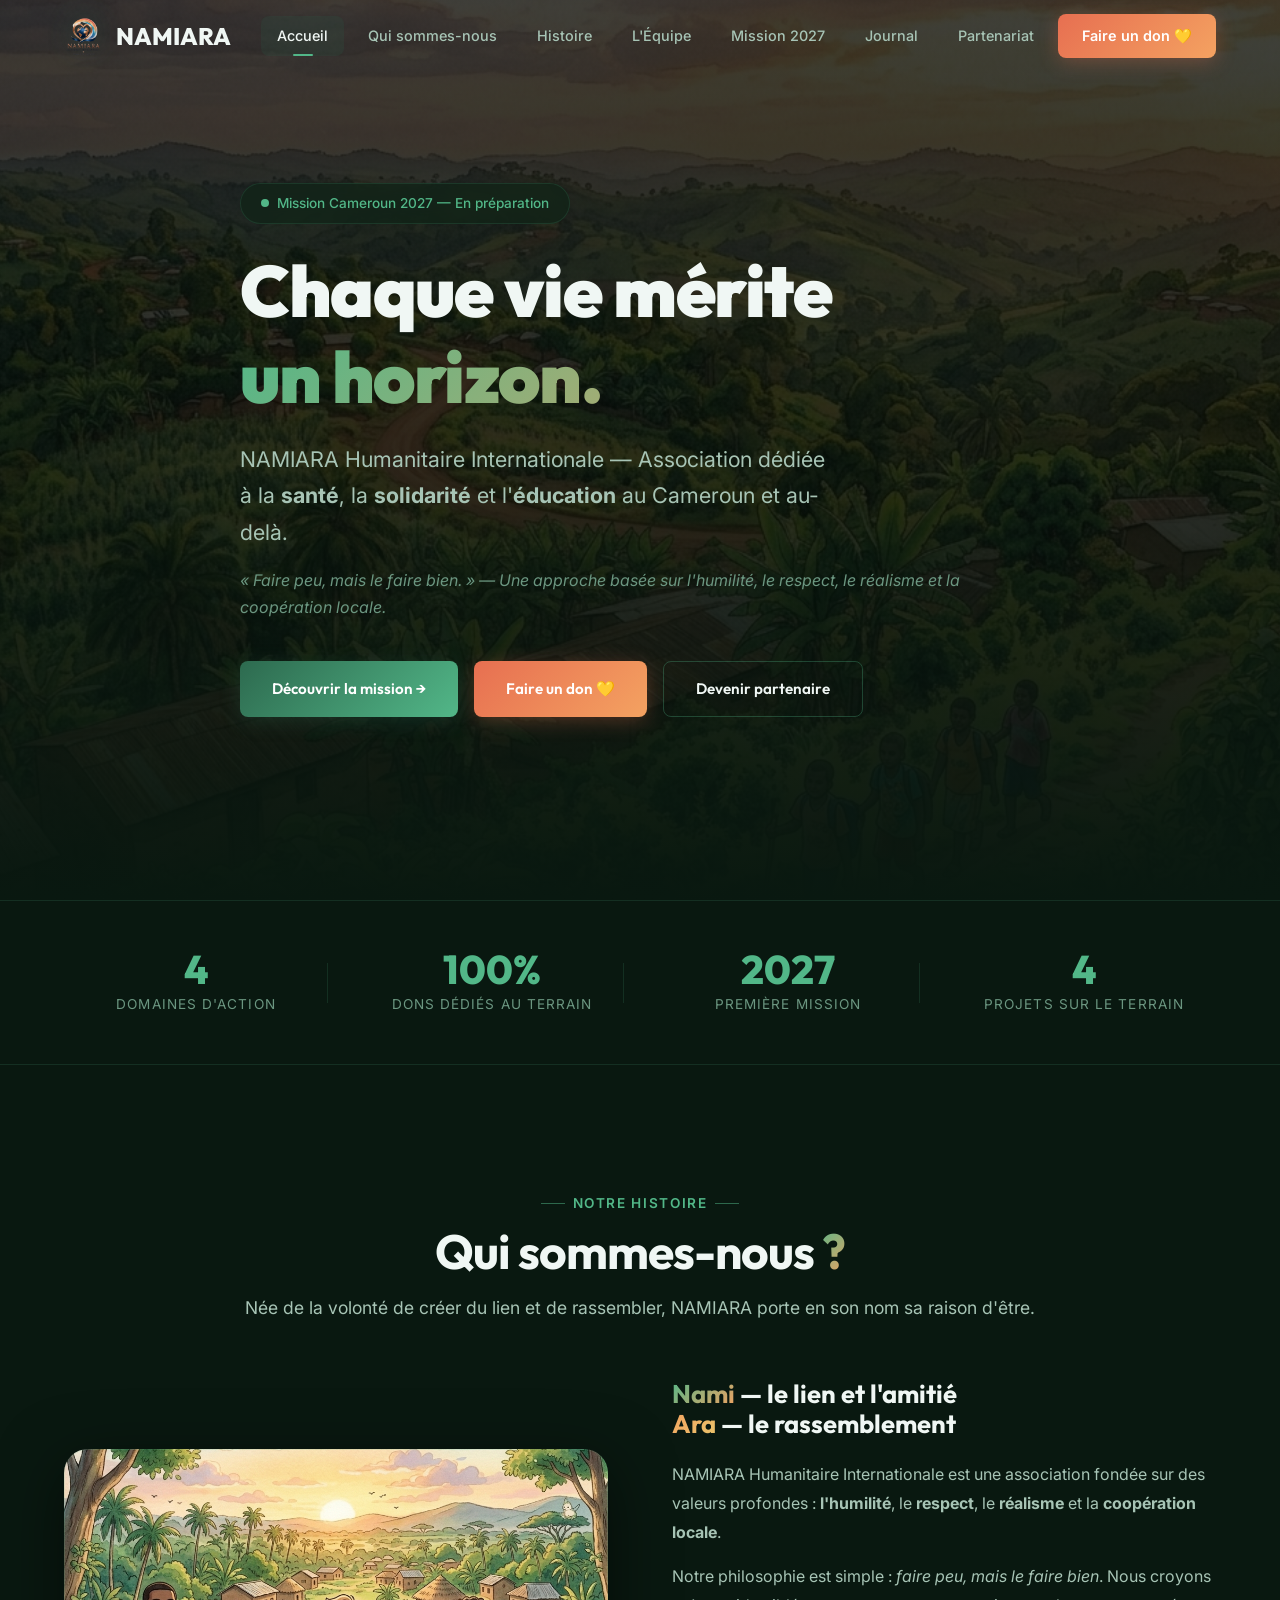
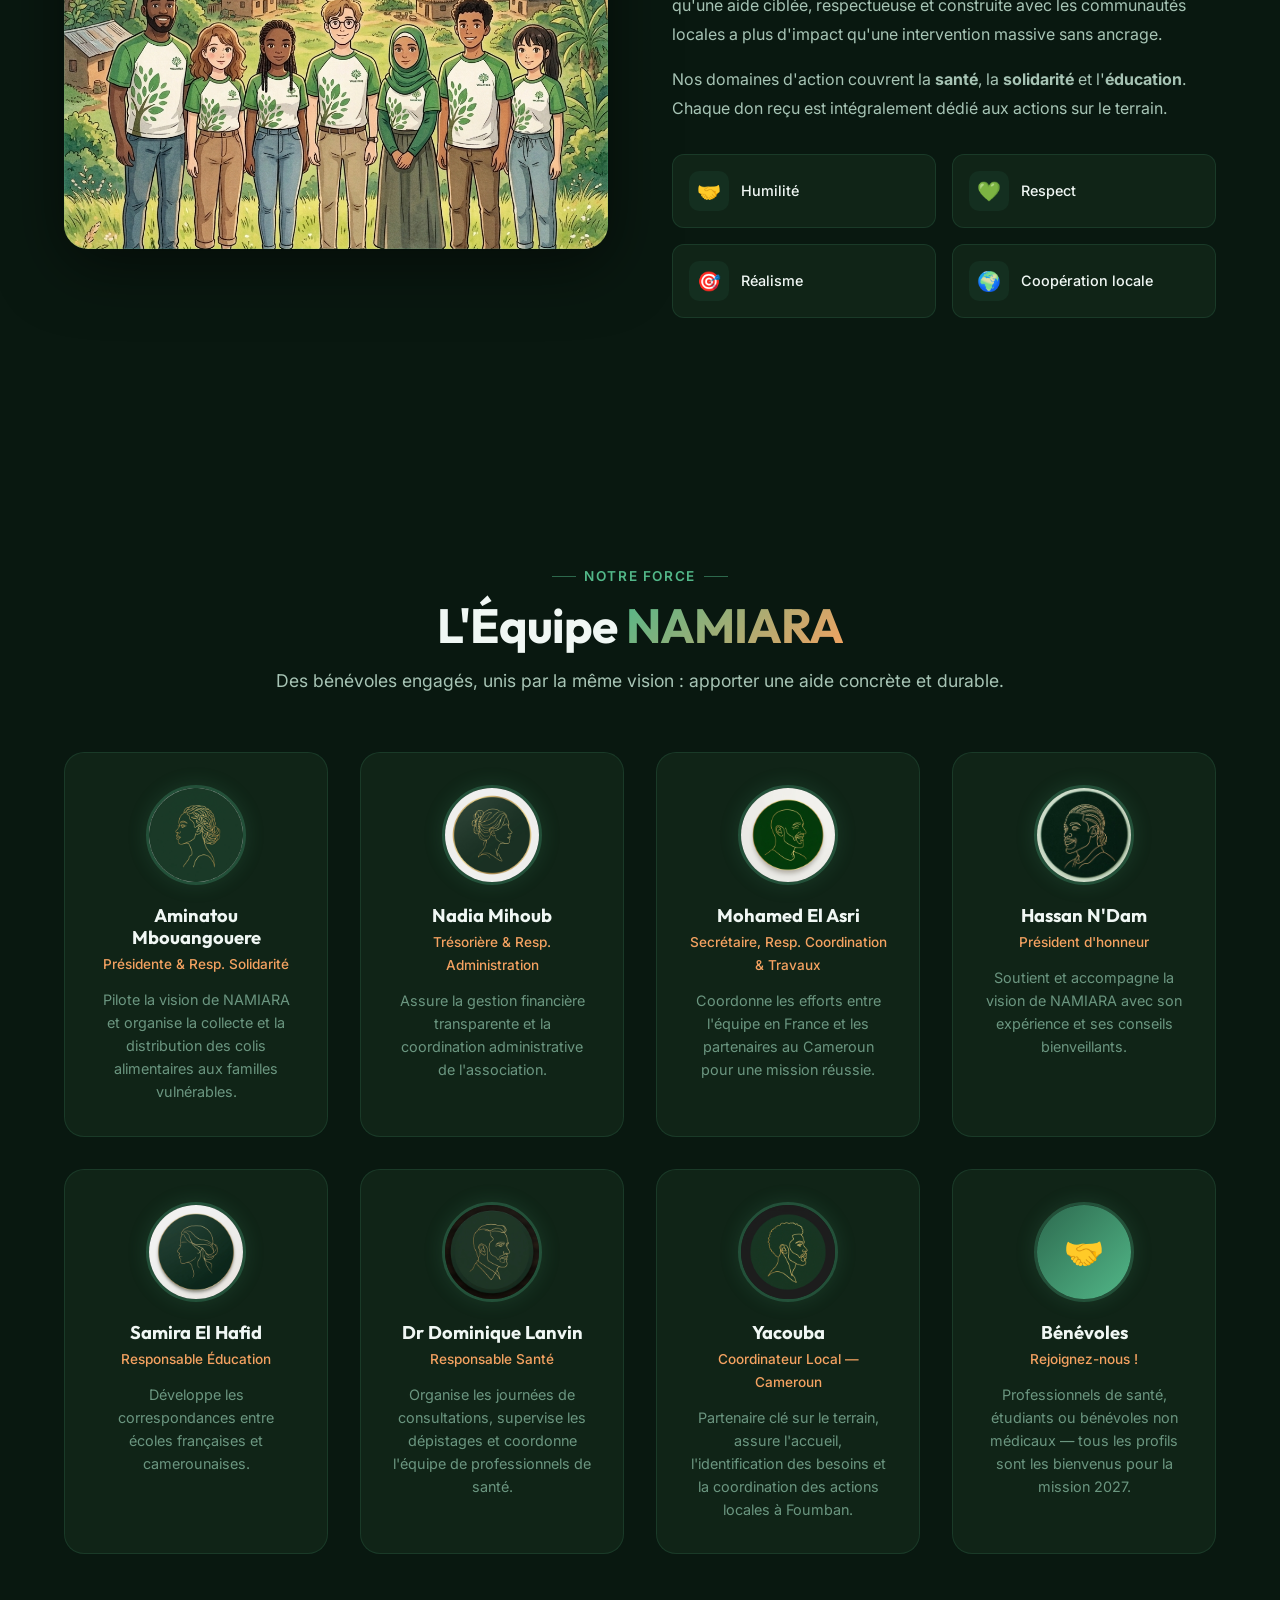
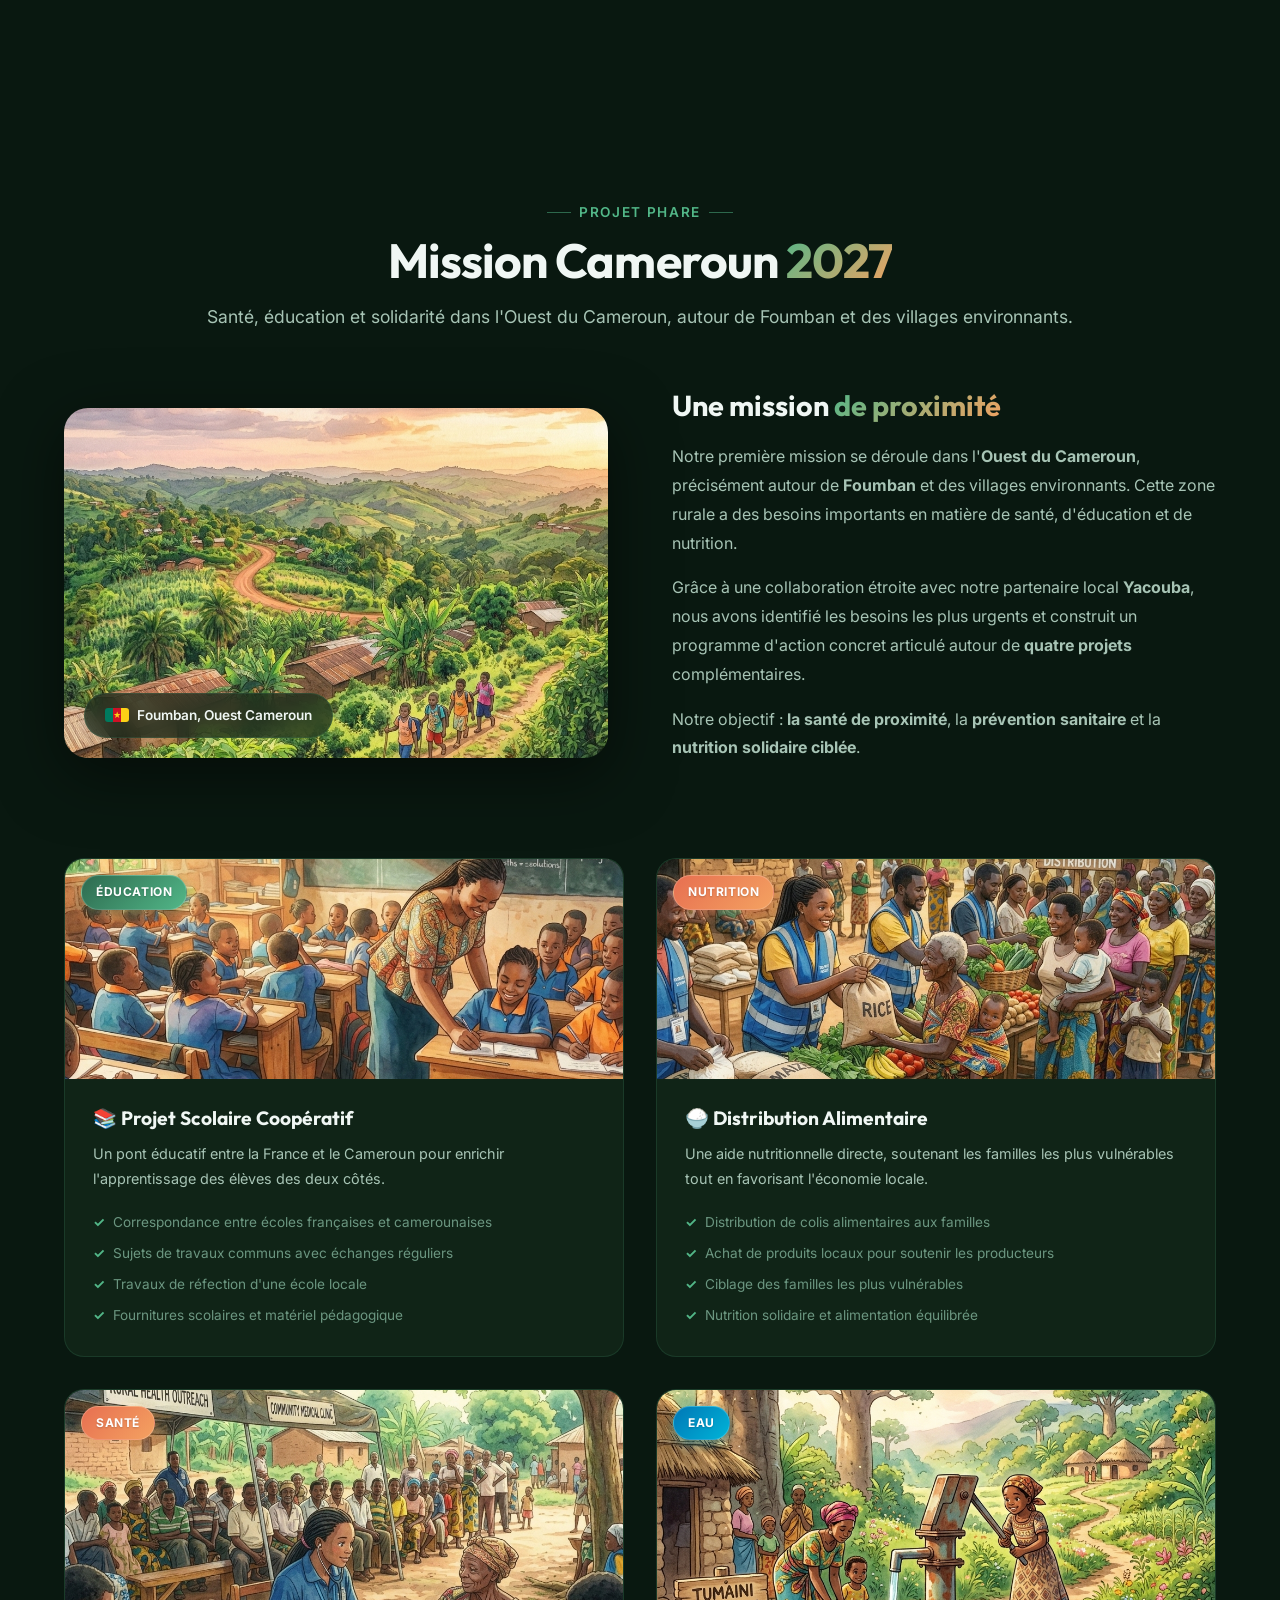
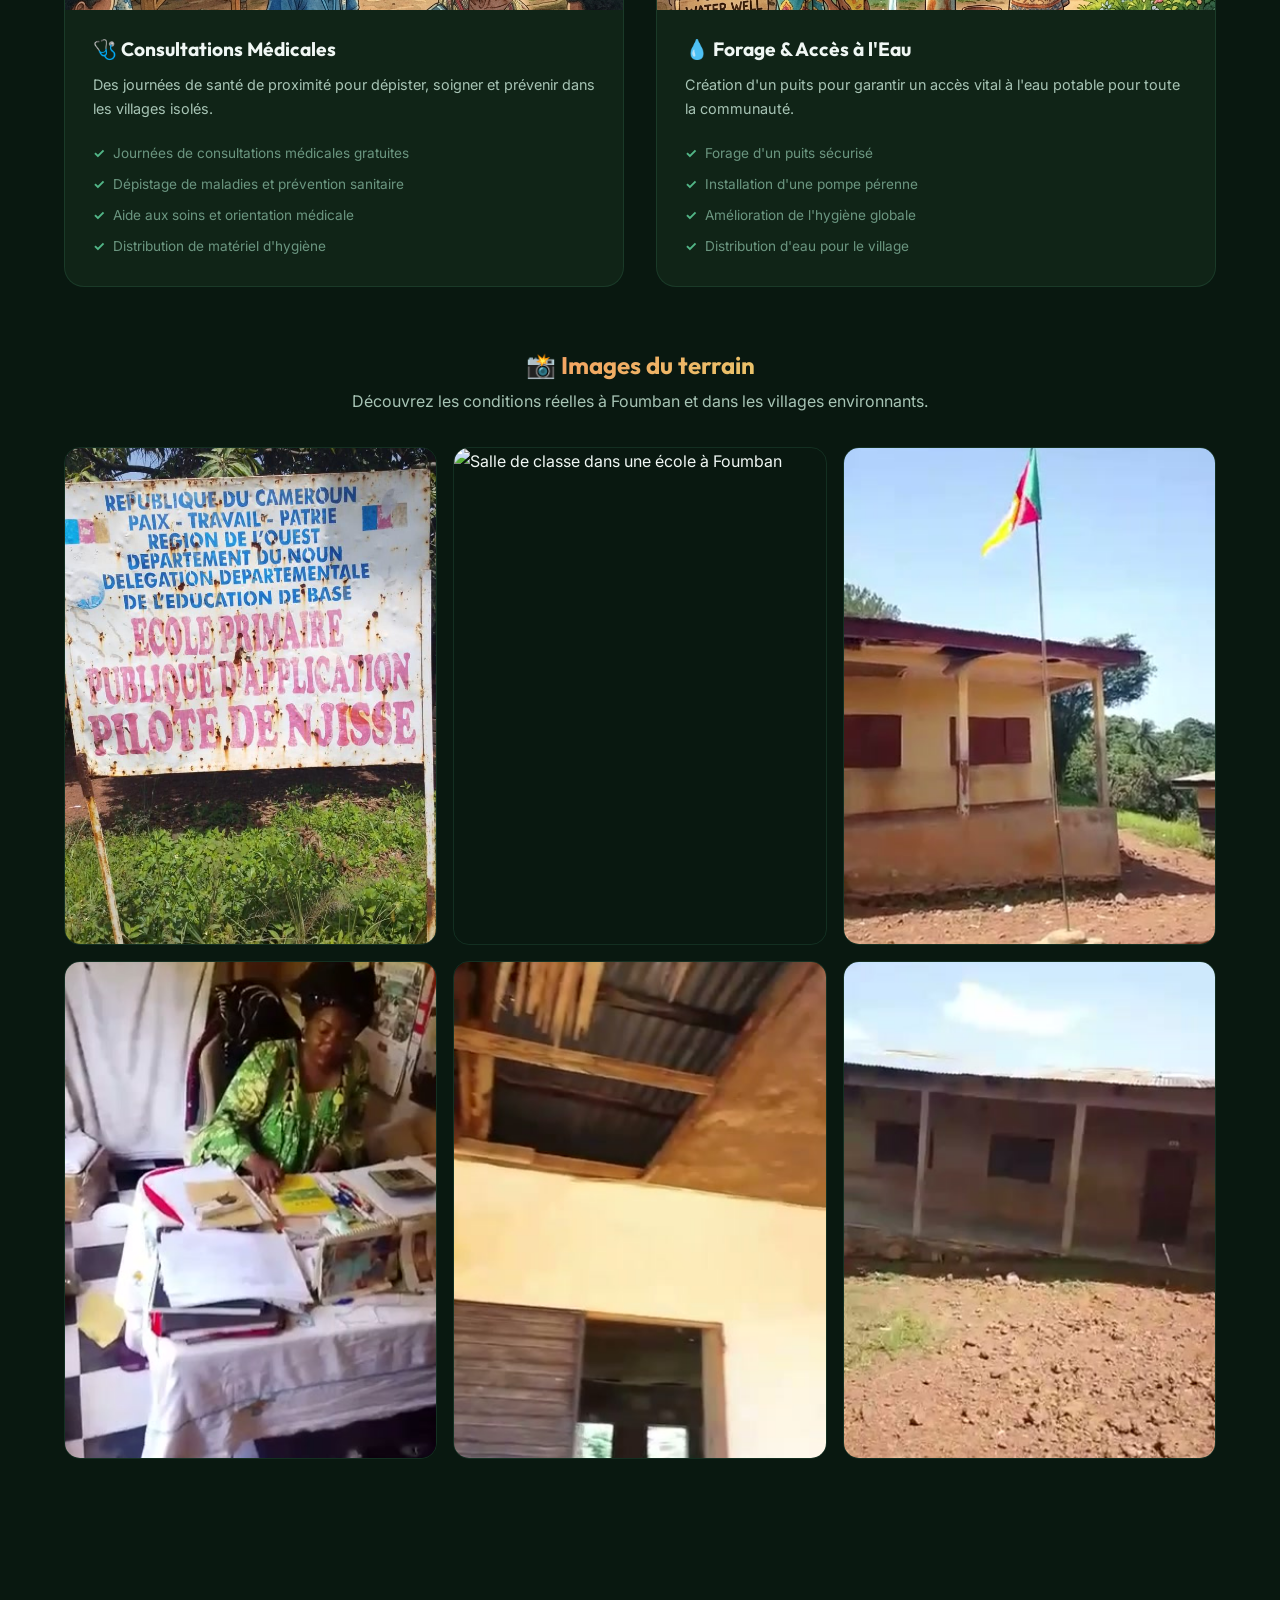
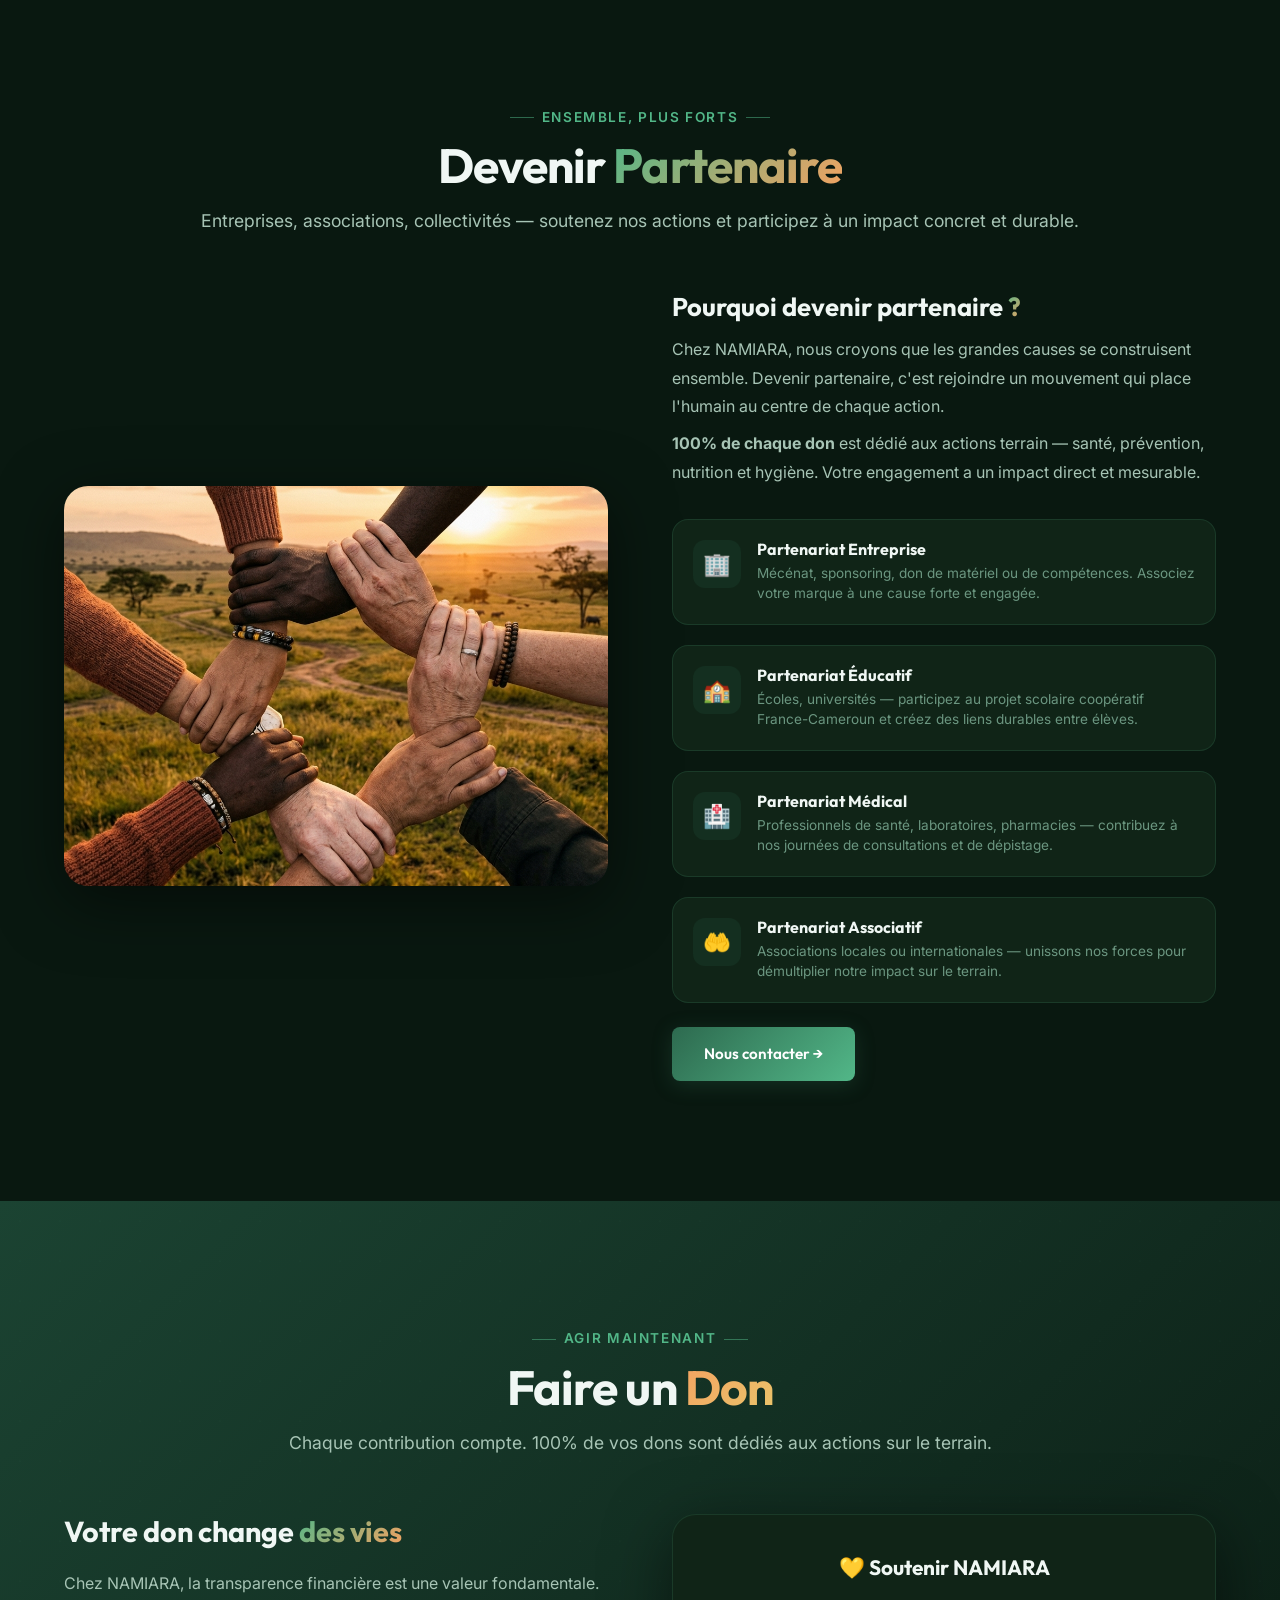
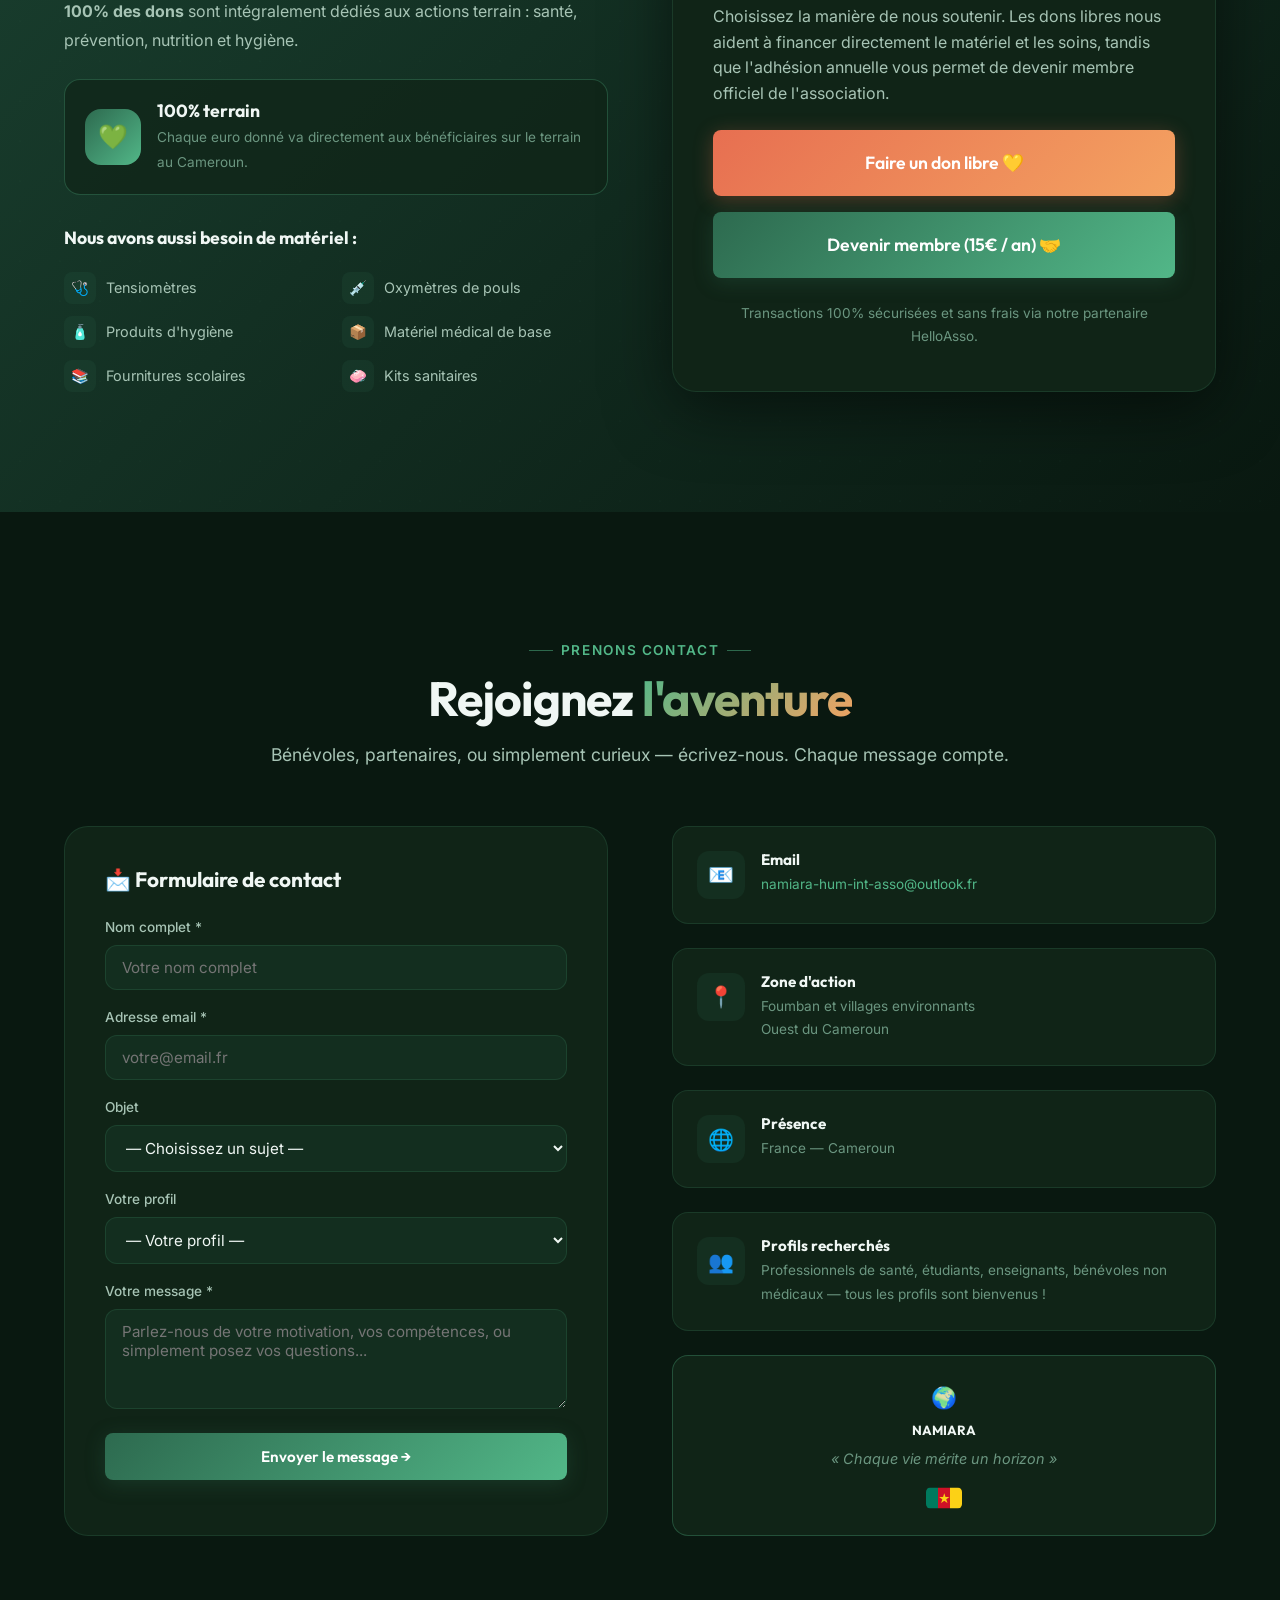
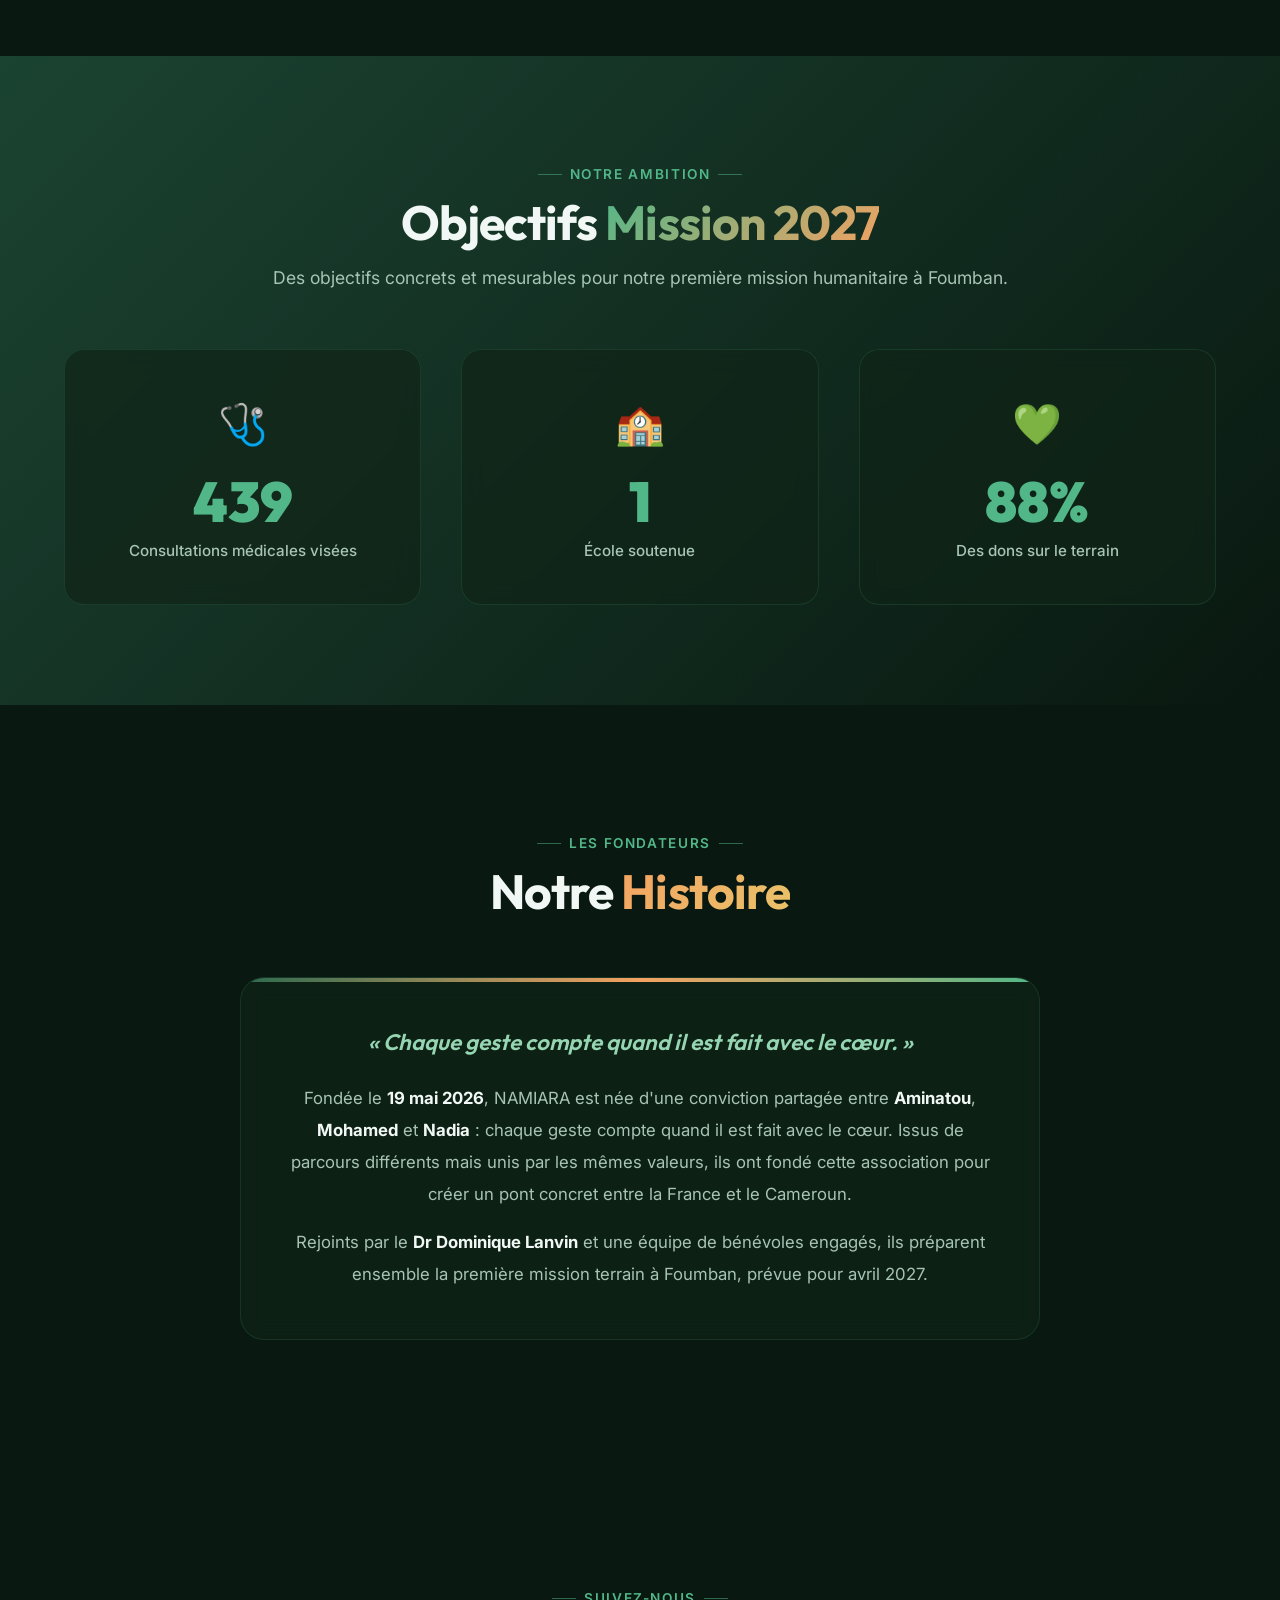
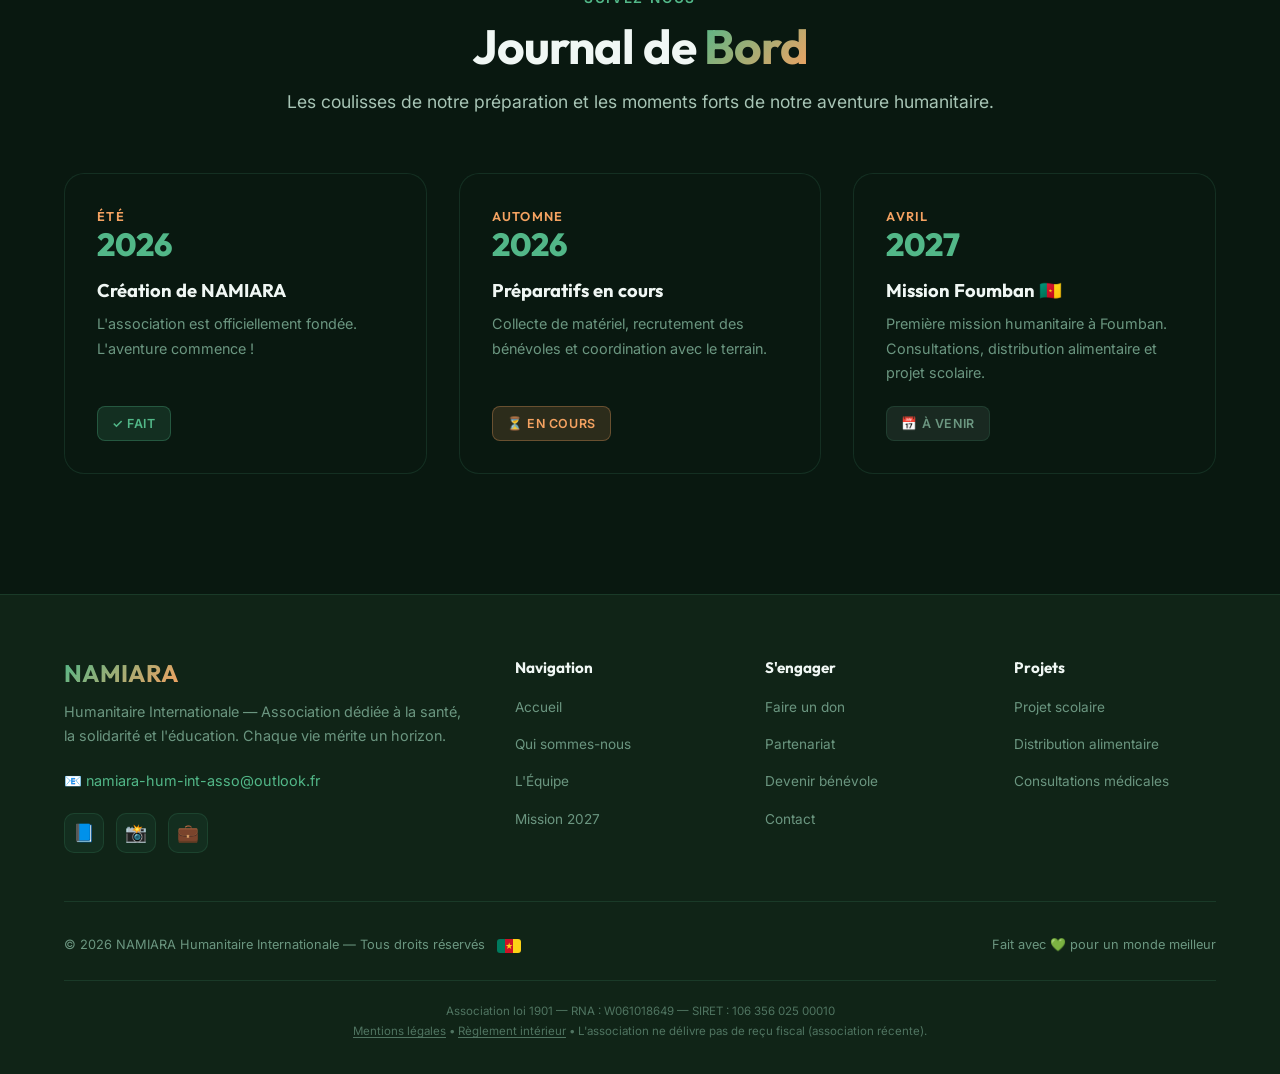
==== index.html @ 52ebce9b "Update team avatars with elegant circular designs" ====
<!DOCTYPE html>
<html lang="fr">

<head>
  <meta charset="UTF-8">
  <meta name="viewport" content="width=device-width, initial-scale=1.0">
  <title>NAMIARA — Humanitaire Internationale | Chaque vie mérite un horizon</title>
  <meta name="description"
    content="NAMIARA Humanitaire Internationale — Association dédiée à la santé, la solidarité et l'éducation. Mission Cameroun 2027 : santé de proximité, nutrition solidaire et coopération scolaire.">
  <meta name="keywords"
    content="NAMIARA, humanitaire, Cameroun, Foumban, santé, éducation, solidarité, bénévolat, don, mission humanitaire">
  <meta name="author" content="NAMIARA Humanitaire Internationale">

  <!-- Open Graph -->
  <meta property="og:title" content="NAMIARA — Humanitaire Internationale">
  <meta property="og:description"
    content="Chaque vie mérite un horizon. Association dédiée à la santé, la solidarité et l'éducation.">
  <meta property="og:type" content="website">

  <!-- Désactiver Dark Reader (le site est déjà en mode sombre) -->
  <meta name="darkreader-lock">

  <!-- Favicon -->
  <link rel="icon" type="image/png" href="images/Logo namiara.png">

  <!-- Stylesheets -->
  <link rel="stylesheet" href="css/style.css?v=1.2">
</head>

<body>

  <!-- ===== Background Animated Shapes ===== -->
  <div class="bg-shapes" aria-hidden="true">
    <div class="shape"></div>
    <div class="shape"></div>
    <div class="shape"></div>
  </div>

  <!-- ===== NAVIGATION ===== -->
  <nav class="navbar" id="navbar">
    <div class="container">
      <a href="#accueil" class="nav-logo">
        <img src="images/Logo namiara.png" alt="Logo NAMIARA" class="logo-img">
        NAMIARA
      </a>
      <ul class="nav-links" id="navLinks">
        <li><a href="#accueil" class="active">Accueil</a></li>
        <li><a href="#about">Qui sommes-nous</a></li>
        <li><a href="#histoire">Histoire</a></li>
        <li><a href="#equipe">L'Équipe</a></li>
        <li><a href="#mission">Mission 2027</a></li>
        <li><a href="#journal">Journal</a></li>
        <li><a href="#partenariat">Partenariat</a></li>
        <li><a href="#don" class="nav-cta">Faire un don 💛</a></li>
      </ul>
      <button class="nav-toggle" id="navToggle" aria-label="Ouvrir le menu de navigation">
        <span></span>
        <span></span>
        <span></span>
      </button>
    </div>
  </nav>

  <!-- ===== HERO SECTION ===== -->
  <section class="hero section-padding" id="accueil">
    <div class="hero-bg">
      <img src="images/hero.png" alt="Paysage rural de l'Ouest du Cameroun" loading="eager">
    </div>
    <div class="container">
      <div class="hero-content">
        <div class="hero-badge">
          <span class="pulse-dot"></span>
          Mission Cameroun 2027 — En préparation
        </div>
        <h1>
          <span>Chaque vie mérite</span>
          <span class="text-gradient">un horizon.</span>
        </h1>
        <p class="hero-subtitle">
          NAMIARA Humanitaire Internationale — Association dédiée à la <strong>santé</strong>, la
          <strong>solidarité</strong> et l'<strong>éducation</strong> au Cameroun et au-delà.
        </p>
        <p class="hero-philosophy">
          « Faire peu, mais le faire bien. » — Une approche basée sur l'humilité, le respect, le réalisme et la
          coopération locale.
        </p>
        <div class="hero-actions">
          <a href="#mission" class="btn btn-primary">Découvrir la mission →</a>
          <a href="#don" class="btn btn-accent">Faire un don 💛</a>
          <a href="#partenariat" class="btn btn-secondary">Devenir partenaire</a>
        </div>
      </div>
    </div>
  </section>

  <!-- ===== STATS BAR ===== -->
  <section class="stats-bar">
    <div class="container">
      <div class="stats-grid stagger-children">
        <div class="stat-item">
          <div class="stat-number" data-count="4">0</div>
          <div class="stat-label">Domaines d'action</div>
        </div>
        <div class="stat-item">
          <div class="stat-number" data-count="100" data-suffix="%">0%</div>
          <div class="stat-label">Dons dédiés au terrain</div>
        </div>
        <div class="stat-item">
          <div class="stat-number" data-count="2027" data-no-separator>0</div>
          <div class="stat-label">Première mission</div>
        </div>
        <div class="stat-item">
          <div class="stat-number" data-count="4">0</div>
          <div class="stat-label">Projets sur le terrain</div>
        </div>
      </div>
    </div>
  </section>

  <!-- ===== QUI SOMMES-NOUS ===== -->
  <section class="section-padding" id="about">
    <div class="container">
      <div class="section-header reveal">
        <div class="section-label">Notre histoire</div>
        <h2>Qui sommes-nous <span class="text-gradient">?</span></h2>
        <p>Née de la volonté de créer du lien et de rassembler, NAMIARA porte en son nom sa raison d'être.</p>
      </div>

      <div class="about-grid">
        <div class="about-image reveal-left">
          <img src="images/team.png" alt="L'équipe NAMIARA sur le terrain">
        </div>
        <div class="about-text reveal-right">
          <h3>
            <span class="text-gradient">Nami</span> — le lien et l'amitié<br>
            <span class="text-gradient-gold">Ara</span> — le rassemblement
          </h3>
          <p>
            NAMIARA Humanitaire Internationale est une association fondée sur des valeurs profondes :
            <strong>l'humilité</strong>, le <strong>respect</strong>, le <strong>réalisme</strong> et la
            <strong>coopération locale</strong>.
          </p>
          <p>
            Notre philosophie est simple : <em>faire peu, mais le faire bien</em>. Nous croyons qu'une aide ciblée,
            respectueuse et construite avec les communautés locales a plus d'impact qu'une intervention massive sans
            ancrage.
          </p>
          <p>
            Nos domaines d'action couvrent la <strong>santé</strong>, la <strong>solidarité</strong> et
            l'<strong>éducation</strong>. Chaque don reçu est intégralement dédié aux actions sur le terrain.
          </p>

          <div class="values-grid">
            <div class="value-item">
              <div class="value-icon">🤝</div>
              <span>Humilité</span>
            </div>
            <div class="value-item">
              <div class="value-icon">💚</div>
              <span>Respect</span>
            </div>
            <div class="value-item">
              <div class="value-icon">🎯</div>
              <span>Réalisme</span>
            </div>
            <div class="value-item">
              <div class="value-icon">🌍</div>
              <span>Coopération locale</span>
            </div>
          </div>
        </div>
      </div>
    </div>
  </section>

  <!-- ===== L'ÉQUIPE ===== -->
  <section class="section-padding" id="equipe">
    <div class="container">
      <div class="section-header reveal">
        <div class="section-label">Notre force</div>
        <h2>L'Équipe <span class="text-gradient">NAMIARA</span></h2>
        <p>Des bénévoles engagés, unis par la même vision : apporter une aide concrète et durable.</p>
      </div>

      <div class="team-grid stagger-children">
        <!-- Aminatou -->
        <div class="team-card">
          <div class="team-avatar">
            <img src="images/avatar-aminatou.png" alt="Aminatou Mbouangouere">
          </div>
          <h4>Aminatou Mbouangouere</h4>
          <div class="team-role">Présidente & Resp. Solidarité</div>
          <p>Pilote la vision de NAMIARA et organise la collecte et la distribution des colis alimentaires aux familles
            vulnérables.</p>
        </div>

        <!-- Nadia -->
        <div class="team-card">
          <div class="team-avatar">
            <img src="images/avatar-nadia.png" alt="Nadia Mihoub">
          </div>
          <h4>Nadia Mihoub</h4>
          <div class="team-role">Trésorière & Resp. Administration</div>
          <p>Assure la gestion financière transparente et la coordination administrative de l'association.</p>
        </div>

        <!-- Mohamed -->
        <div class="team-card">
          <div class="team-avatar">
            <img src="images/avatar-mohamed.png" alt="Mohamed El Asri">
          </div>
          <h4>Mohamed El Asri</h4>
          <div class="team-role">Secrétaire, Resp. Coordination & Travaux</div>
          <p>Coordonne les efforts entre l'équipe en France et les partenaires au Cameroun pour une mission réussie.</p>
        </div>

        <!-- Hassan -->
        <div class="team-card">
          <div class="team-avatar">
            <img src="images/avatar-hassan.jpg" alt="Hassan N'Dam">
          </div>
          <h4>Hassan N'Dam</h4>
          <div class="team-role">Président d'honneur</div>
          <p>Soutient et accompagne la vision de NAMIARA avec son expérience et ses conseils bienveillants.</p>
        </div>

        <!-- Samira -->
        <div class="team-card">
          <div class="team-avatar">
            <img src="images/avatar-samira.png" alt="Samira El Hafid">
          </div>
          <h4>Samira El Hafid</h4>
          <div class="team-role">Responsable Éducation</div>
          <p>Développe les correspondances entre écoles françaises et camerounaises.</p>
        </div>

        <!-- Dr Lanvin Dominique -->
        <div class="team-card">
          <div class="team-avatar">
            <img src="images/avatar-dominique.png" alt="Dr Dominique Lanvin">
          </div>
          <h4>Dr Dominique Lanvin</h4>
          <div class="team-role">Responsable Santé</div>
          <p>Organise les journées de consultations, supervise les dépistages et coordonne l'équipe de professionnels de
            santé.</p>
        </div>

        <!-- Yacouba -->
        <div class="team-card">
          <div class="team-avatar">
            <img src="images/avatar-yacouba.png" alt="Yacouba">
          </div>
          <h4>Yacouba</h4>
          <div class="team-role">Coordinateur Local — Cameroun</div>
          <p>Partenaire clé sur le terrain, assure l'accueil, l'identification des besoins et la coordination des
            actions locales à Foumban.</p>
        </div>

        <!-- Bénévoles -->
        <div class="team-card">
          <div class="team-avatar">
            <div class="team-avatar-placeholder">🤝</div>
          </div>
          <h4>Bénévoles</h4>
          <div class="team-role">Rejoignez-nous !</div>
          <p>Professionnels de santé, étudiants ou bénévoles non médicaux — tous les profils sont les bienvenus pour la
            mission 2027.</p>
        </div>
      </div>
    </div>
  </section>

  <!-- ===== MISSION CAMEROUN 2027 ===== -->
  <section class="section-padding" id="mission">
    <div class="container">
      <div class="section-header reveal">
        <div class="section-label">Projet phare</div>
        <h2>Mission Cameroun <span class="text-gradient">2027</span></h2>
        <p>Santé, éducation et solidarité dans l'Ouest du Cameroun, autour de Foumban et des villages environnants.</p>
      </div>

      <!-- Mission Intro -->
      <div class="mission-intro">
        <div class="mission-map reveal-left">
          <img src="images/hero.png" alt="Région de Foumban, Ouest Cameroun">
          <div class="location-badge">
            <span class="cameroon-flag">
              <span class="flag-green"></span>
              <span class="flag-red"></span>
              <span class="flag-yellow"></span>
            </span>
            Foumban, Ouest Cameroun
          </div>
        </div>
        <div class="mission-text reveal-right">
          <h3>Une mission <span class="text-gradient">de proximité</span></h3>
          <p>
            Notre première mission se déroule dans l'<strong>Ouest du Cameroun</strong>, précisément autour de
            <strong>Foumban</strong> et des villages environnants. Cette zone rurale a des besoins importants en matière
            de santé, d'éducation et de nutrition.
          </p>
          <p>
            Grâce à une collaboration étroite avec notre partenaire local <strong>Yacouba</strong>, nous avons identifié
            les besoins les plus urgents et construit un programme d'action concret articulé autour de <strong>quatre
              projets</strong> complémentaires.
          </p>
          <p>
            Notre objectif : <strong>la santé de proximité</strong>, la <strong>prévention sanitaire</strong> et la
            <strong>nutrition solidaire ciblée</strong>.
          </p>
        </div>
      </div>

      <!-- Projects Grid -->
      <div class="projects-grid stagger-children">
        <!-- Project 1: Scolaire -->
        <div class="project-card">
          <div class="project-image">
            <img src="images/school.png" alt="Projet scolaire coopératif">
            <span class="project-tag education">Éducation</span>
          </div>
          <div class="project-body">
            <h4>📚 Projet Scolaire Coopératif</h4>
            <p>Un pont éducatif entre la France et le Cameroun pour enrichir l'apprentissage des élèves des deux côtés.
            </p>
            <ul class="project-features">
              <li>Correspondance entre écoles françaises et camerounaises</li>
              <li>Sujets de travaux communs avec échanges réguliers</li>
              <li>Travaux de réfection d'une école locale</li>
              <li>Fournitures scolaires et matériel pédagogique</li>
            </ul>
          </div>
        </div>

        <!-- Project 2: Alimentaire -->
        <div class="project-card">
          <div class="project-image">
            <img src="images/food.png" alt="Distribution de colis alimentaires">
            <span class="project-tag nutrition">Nutrition</span>
          </div>
          <div class="project-body">
            <h4>🍚 Distribution Alimentaire</h4>
            <p>Une aide nutritionnelle directe, soutenant les familles les plus vulnérables tout en favorisant
              l'économie locale.</p>
            <ul class="project-features">
              <li>Distribution de colis alimentaires aux familles</li>
              <li>Achat de produits locaux pour soutenir les producteurs</li>
              <li>Ciblage des familles les plus vulnérables</li>
              <li>Nutrition solidaire et alimentation équilibrée</li>
            </ul>
          </div>
        </div>

        <!-- Project 3: Médical -->
        <div class="project-card">
          <div class="project-image">
            <img src="images/medical.png" alt="Journée consultations médicales">
            <span class="project-tag sante">Santé</span>
          </div>
          <div class="project-body">
            <h4>🩺 Consultations Médicales</h4>
            <p>Des journées de santé de proximité pour dépister, soigner et prévenir dans les villages isolés.</p>
            <ul class="project-features">
              <li>Journées de consultations médicales gratuites</li>
              <li>Dépistage de maladies et prévention sanitaire</li>
              <li>Aide aux soins et orientation médicale</li>
              <li>Distribution de matériel d'hygiène</li>
            </ul>
          </div>
        </div>
        <div class="project-card">
          <div class="project-image">
            <img src="images/water.png" alt="Forage d'un puits">
            <span class="project-tag eau">Eau</span>
          </div>
          <div class="project-body">
            <h4>💧 Forage & Accès à l'Eau</h4>
            <p>Création d'un puits pour garantir un accès vital à l'eau potable pour toute la communauté.</p>
            <ul class="project-features">
              <li>Forage d'un puits sécurisé</li>
              <li>Installation d'une pompe pérenne</li>
              <li>Amélioration de l'hygiène globale</li>
              <li>Distribution d'eau pour le village</li>
            </ul>
          </div>
        </div>
      </div>
      <!-- Galerie terrain -->
      <div class="terrain-gallery reveal" style="margin-top: 64px;">
        <h3 style="text-align: center; font-size: 1.5rem; margin-bottom: 8px;">📸 <span
            class="text-gradient-gold">Images du terrain</span></h3>
        <p style="text-align: center; color: var(--text-secondary); margin-bottom: 32px;">Découvrez les conditions
          réelles à Foumban et dans les villages environnants.</p>
        <div class="terrain-gallery-grid">
          <div class="terrain-gallery-item">
            <img src="images/terrain-panneau-njisse.jpg" alt="Panneau École Primaire Publique Pilote de Njissé"
              loading="lazy">
            <div class="terrain-gallery-caption">École Primaire de Njissé</div>
          </div>
          <div class="terrain-gallery-item">
            <img src="images/classe-ecole.gif" alt="Salle de classe dans une école à Foumban" loading="lazy">
            <div class="terrain-gallery-caption">Salle de classe 📖</div>
          </div>
          <div class="terrain-gallery-item">
            <img src="images/terrain-ecole-complete.jpg" alt="Vue complète de l'école avec drapeau camerounais"
              loading="lazy">
            <div class="terrain-gallery-caption">École avec drapeau 🇨🇲</div>
          </div>
          <div class="terrain-gallery-item">
            <img src="images/terrain-bureau.jpg" alt="Responsable locale au bureau, coordination terrain"
              loading="lazy">
            <div class="terrain-gallery-caption">Coordination locale</div>
          </div>
          <div class="terrain-gallery-item">
            <img src="images/terrain-batiment3.jpg" alt="Détail de la toiture endommagée" loading="lazy">
            <div class="terrain-gallery-caption">Urgence toiture</div>
          </div>
          <div class="terrain-gallery-item">
            <img src="images/terrain-batiment.jpg" alt="Bâtiment scolaire vu de face" loading="lazy">
            <div class="terrain-gallery-caption">Bâtiment scolaire</div>
          </div>
        </div>
      </div>
    </div>
  </section>

  <!-- ===== PARTENARIAT ===== -->
  <section class="section-padding" id="partenariat">
    <div class="container">
      <div class="section-header reveal">
        <div class="section-label">Ensemble, plus forts</div>
        <h2>Devenir <span class="text-gradient">Partenaire</span></h2>
        <p>Entreprises, associations, collectivités — soutenez nos actions et participez à un impact concret et durable.
        </p>
      </div>

      <div class="partnership-content">
        <div class="partnership-image reveal-left">
          <img src="images/partnership.png" alt="Partenariat humanitaire">
        </div>
        <div class="reveal-right">
          <h3 style="font-size: 1.6rem; margin-bottom: 12px;">Pourquoi devenir partenaire <span
              class="text-gradient">?</span></h3>
          <p style="color: var(--text-secondary); line-height: 1.8; margin-bottom: 8px;">
            Chez NAMIARA, nous croyons que les grandes causes se construisent ensemble. Devenir partenaire, c'est
            rejoindre un mouvement qui place l'humain au centre de chaque action.
          </p>
          <p style="color: var(--text-secondary); line-height: 1.8;">
            <strong>100% de chaque don</strong> est dédié aux actions terrain — santé, prévention, nutrition et hygiène.
            Votre engagement a un impact direct et mesurable.
          </p>

          <div class="partnership-types">
            <div class="partnership-type">
              <div class="partnership-type-icon">🏢</div>
              <div>
                <h5>Partenariat Entreprise</h5>
                <p>Mécénat, sponsoring, don de matériel ou de compétences. Associez votre marque à une cause forte et
                  engagée.</p>
              </div>
            </div>
            <div class="partnership-type">
              <div class="partnership-type-icon">🏫</div>
              <div>
                <h5>Partenariat Éducatif</h5>
                <p>Écoles, universités — participez au projet scolaire coopératif France-Cameroun et créez des liens
                  durables entre élèves.</p>
              </div>
            </div>
            <div class="partnership-type">
              <div class="partnership-type-icon">🏥</div>
              <div>
                <h5>Partenariat Médical</h5>
                <p>Professionnels de santé, laboratoires, pharmacies — contribuez à nos journées de consultations et de
                  dépistage.</p>
              </div>
            </div>
            <div class="partnership-type">
              <div class="partnership-type-icon">🤲</div>
              <div>
                <h5>Partenariat Associatif</h5>
                <p>Associations locales ou internationales — unissons nos forces pour démultiplier notre impact sur le
                  terrain.</p>
              </div>
            </div>
          </div>

          <a href="#contact" class="btn btn-primary" style="margin-top: 24px;">Nous contacter →</a>
        </div>
      </div>
    </div>
  </section>

  <!-- ===== FAIRE UN DON ===== -->
  <section class="donate-section section-padding" id="don">
    <div class="container">
      <div class="section-header reveal">
        <div class="section-label">Agir maintenant</div>
        <h2>Faire un <span class="text-gradient-gold">Don</span></h2>
        <p>Chaque contribution compte. 100% de vos dons sont dédiés aux actions sur le terrain.</p>
      </div>

      <div class="donate-grid">
        <div class="donate-info reveal-left">
          <h3>Votre don change <span class="text-gradient">des vies</span></h3>
          <p>
            Chez NAMIARA, la transparence financière est une valeur fondamentale. <strong>100% des dons</strong> sont
            intégralement dédiés aux actions terrain : santé, prévention, nutrition et hygiène.
          </p>

          <div class="donate-highlight">
            <div class="donate-highlight-icon">💚</div>
            <div>
              <h5>100% terrain</h5>
              <p>Chaque euro donné va directement aux bénéficiaires sur le terrain au Cameroun.</p>
            </div>
          </div>

          <h4 style="font-size: 1.1rem; margin-top: 32px; margin-bottom: 16px;">Nous avons aussi besoin de matériel :
          </h4>

          <ul class="needs-list">
            <li>
              <span class="need-icon">🩺</span>
              Tensiomètres
            </li>
            <li>
              <span class="need-icon">💉</span>
              Oxymètres de pouls
            </li>
            <li>
              <span class="need-icon">🧴</span>
              Produits d'hygiène
            </li>
            <li>
              <span class="need-icon">📦</span>
              Matériel médical de base
            </li>
            <li>
              <span class="need-icon">📚</span>
              Fournitures scolaires
            </li>
            <li>
              <span class="need-icon">🧼</span>
              Kits sanitaires
            </li>
          </ul>
        </div>

        <div class="donate-card reveal-right">
          <h4>💛 Soutenir NAMIARA</h4>
          <p style="margin-bottom: 24px; color: var(--text-secondary); line-height: 1.6;">
            Choisissez la manière de nous soutenir. Les dons libres nous aident à financer directement le matériel et les soins, 
            tandis que l'adhésion annuelle vous permet de devenir membre officiel de l'association.
          </p>

          <a href="https://www.helloasso.com/associations/namiara-humanitaire-internationale/formulaires/3" 
             target="_blank" class="btn btn-accent" 
             style="width: 100%; justify-content: center; font-size: 1.1rem; padding: 18px; margin-bottom: 16px; display: flex;">
            Faire un don libre 💛
          </a>

          <a href="https://www.helloasso.com/beta/associations/namiara-humanitaire-internationale/adhesions/adhesion-annuelle-namiara-2026" 
             target="_blank" class="btn btn-primary" 
             style="width: 100%; justify-content: center; font-size: 1.1rem; padding: 18px; display: flex;">
            Devenir membre (15€ / an) 🤝
          </a>

          <p style="text-align: center; font-size: 0.85rem; color: var(--text-muted); margin-top: 24px;">
            Transactions 100% sécurisées et sans frais via notre partenaire HelloAsso.
          </p>
        </div>
      </div>
    </div>
  </section>

  <!-- ===== CONTACT / PRÉ-INSCRIPTION ===== -->
  <section class="section-padding" id="contact">
    <div class="container">
      <div class="section-header reveal">
        <div class="section-label">Prenons contact</div>
        <h2>Rejoignez <span class="text-gradient">l'aventure</span></h2>
        <p>Bénévoles, partenaires, ou simplement curieux — écrivez-nous. Chaque message&nbsp;compte.</p>
      </div>

      <div class="contact-grid">
        <div class="contact-form-card reveal-left">
          <form action="https://formsubmit.co/namiara-hum-int-asso@outlook.fr" method="POST">
            <input type="hidden" name="_next" value="https://trunksanv1.github.io/Namiara/?success=true">
            <input type="hidden" name="_subject" value="Nouveau message depuis le site web Namiara !">
            <input type="hidden" name="_template" value="box">
            
            <h4 style="font-size: 1.3rem; margin-bottom: 24px;">📩 Formulaire de contact</h4>

            <div class="form-group">
              <label for="contactName">Nom complet *</label>
              <input type="text" id="contactName" name="name" placeholder="Votre nom complet" required>
            </div>

          <div class="form-group">
            <label for="contactEmail">Adresse email *</label>
            <input type="email" id="contactEmail" name="email" placeholder="votre@email.fr" required>
          </div>

          <div class="form-group">
            <label for="contactSubject">Objet</label>
            <select id="contactSubject" name="subject">
              <option value="">— Choisissez un sujet —</option>
              <option value="benevole">Devenir bénévole</option>
              <option value="partenariat">Proposition de partenariat</option>
              <option value="don-materiel">Don de matériel</option>
              <option value="scolaire">Projet scolaire coopératif</option>
              <option value="info">Demande d'information</option>
              <option value="autre">Autre</option>
            </select>
          </div>

          <div class="form-group">
            <label for="contactProfile">Votre profil</label>
            <select id="contactProfile" name="profile">
              <option value="">— Votre profil —</option>
              <option value="medical">Professionnel de santé</option>
              <option value="etudiant">Étudiant·e</option>
              <option value="enseignant">Enseignant·e</option>
              <option value="entreprise">Entreprise / Association</option>
              <option value="benevole">Bénévole non médical</option>
              <option value="autre">Autre</option>
            </select>
          </div>

          <div class="form-group">
            <label for="contactMessage">Votre message *</label>
            <textarea id="contactMessage" name="message"
              placeholder="Parlez-nous de votre motivation, vos compétences, ou simplement posez vos questions..."
              required></textarea>
          </div>

          <button type="submit" class="btn btn-primary" style="width: 100%; justify-content: center;" id="contactBtn">
            Envoyer le message →
          </button>
          </form>
        </div>

        <div class="contact-info-card reveal-right">
          <div class="contact-info-item">
            <div class="contact-info-icon">📧</div>
            <div>
              <h5>Email</h5>
              <p><a href="mailto:namiara-hum-int-asso@outlook.fr"
                  style="color: var(--green-soft); text-decoration: none;">namiara-hum-int-asso@outlook.fr</a></p>
            </div>
          </div>

          <div class="contact-info-item">
            <div class="contact-info-icon">📍</div>
            <div>
              <h5>Zone d'action</h5>
              <p>Foumban et villages environnants<br>Ouest du Cameroun</p>
            </div>
          </div>

          <div class="contact-info-item">
            <div class="contact-info-icon">🌐</div>
            <div>
              <h5>Présence</h5>
              <p>France — Cameroun</p>
            </div>
          </div>

          <div class="contact-info-item">
            <div class="contact-info-icon">👥</div>
            <div>
              <h5>Profils recherchés</h5>
              <p>Professionnels de santé, étudiants, enseignants, bénévoles non médicaux — tous les profils sont
                bienvenus !</p>
            </div>
          </div>

          <div
            style="padding: 24px; background: var(--bg-card); border: 1px solid var(--border-glow); border-radius: 16px; text-align: center;">
            <p style="font-size: 1.3rem; margin-bottom: 8px;">🌍</p>
            <h5 style="font-family: 'Outfit', sans-serif; margin-bottom: 8px;">NAMIARA</h5>
            <p style="font-style: italic; color: var(--text-muted); font-size: 0.9rem;">
              « Chaque vie mérite un horizon »
            </p>
            <div style="margin-top: 12px;">
              <span class="cameroon-flag" style="transform: scale(1.5); display: inline-flex;">
                <span class="flag-green"></span>
                <span class="flag-red"></span>
                <span class="flag-yellow"></span>
              </span>
            </div>
          </div>
        </div>
      </div>
    </div>
  </section>

  <!-- ===== CHIFFRES CLÉS IMPACT ===== -->
  <section class="impact-bar" id="impact">
    <div class="container">
      <div class="section-header reveal">
        <div class="section-label">Notre ambition</div>
        <h2>Objectifs <span class="text-gradient">Mission 2027</span></h2>
        <p>Des objectifs concrets et mesurables pour notre première mission humanitaire à Foumban.</p>
      </div>
      <div class="impact-grid stagger-children">
        <div class="impact-item">
          <div class="impact-icon">🩺</div>
          <div class="impact-number" data-count="500">0</div>
          <div class="impact-label">Consultations médicales visées</div>
        </div>
        <div class="impact-item">
          <div class="impact-icon">🏫</div>
          <div class="impact-number" data-count="1">0</div>
          <div class="impact-label">École soutenue</div>
        </div>
        <div class="impact-item">
          <div class="impact-icon">💚</div>
          <div class="impact-number" data-count="100" data-suffix="%">0%</div>
          <div class="impact-label">Des dons sur le terrain</div>
        </div>
      </div>
    </div>
  </section>

  <!-- ===== NOTRE HISTOIRE ===== -->
  <section class="section-padding" id="histoire">
    <div class="container">
      <div class="section-header reveal">
        <div class="section-label">Les fondateurs</div>
        <h2>Notre <span class="text-gradient-gold">Histoire</span></h2>
      </div>
      <div class="story-card reveal">
        <div class="story-quote">« Chaque geste compte quand il est fait avec le cœur. »</div>
        <p>
          Fondée le <strong>19 mai 2026</strong>, NAMIARA est née d'une conviction partagée entre
          <strong>Aminatou</strong>, <strong>Mohamed</strong> et
          <strong>Nadia</strong> : chaque geste compte quand il est fait avec le cœur. Issus de parcours différents mais
          unis par les mêmes valeurs, ils ont fondé cette association pour créer un pont concret entre la France et le
          Cameroun.
        </p>
        <p>
          Rejoints par le <strong>Dr Dominique Lanvin</strong> et une équipe de bénévoles engagés, ils préparent
          ensemble la première mission terrain à Foumban, prévue pour avril 2027.
        </p>
      </div>
    </div>
  </section>

  <!-- ===== JOURNAL DE BORD ===== -->
  <section class="section-padding" id="journal">
    <div class="container">
      <div class="section-header reveal">
        <div class="section-label">Suivez-nous</div>
        <h2>Journal de <span class="text-gradient">Bord</span></h2>
        <p>Les coulisses de notre préparation et les moments forts de notre aventure humanitaire.</p>
      </div>
      <div class="journal-grid stagger-children">
        <div class="journal-card">
          <div class="journal-date">
            <span class="journal-month">Été</span>
            <span class="journal-year">2026</span>
          </div>
          <h4>Création de NAMIARA</h4>
          <p>L'association est officiellement fondée. L'aventure commence !</p>
          <span class="journal-status done">✓ Fait</span>
        </div>
        <div class="journal-card">
          <div class="journal-date">
            <span class="journal-month">Automne</span>
            <span class="journal-year">2026</span>
          </div>
          <h4>Préparatifs en cours</h4>
          <p>Collecte de matériel, recrutement des bénévoles et coordination avec le terrain.</p>
          <span class="journal-status progress">⏳ En cours</span>
        </div>
        <div class="journal-card">
          <div class="journal-date">
            <span class="journal-month">Avril</span>
            <span class="journal-year">2027</span>
          </div>
          <h4>Mission Foumban 🇨🇲</h4>
          <p>Première mission humanitaire à Foumban. Consultations, distribution alimentaire et projet scolaire.</p>
          <span class="journal-status upcoming">📅 À venir</span>
        </div>
      </div>
    </div>
  </section>

  <!-- ===== FOOTER ===== -->
  <footer class="footer">
    <div class="container">
      <div class="footer-grid">
        <div class="footer-brand">
          <h3>
            <span class="text-gradient">NAMIARA</span>
          </h3>
          <p>
            Humanitaire Internationale — Association dédiée à la santé, la solidarité et l'éducation. Chaque vie mérite
            un horizon.
          </p>
          <p style="margin-top: 8px; font-size: 0.9rem;">
            📧 <a href="mailto:namiara-hum-int-asso@outlook.fr"
              style="color: var(--green-soft); text-decoration: none;">namiara-hum-int-asso@outlook.fr</a>
          </p>
          <div class="footer-social">
            <a href="#" aria-label="Facebook">📘</a>
            <a href="#" aria-label="Instagram">📸</a>
            <a href="#" aria-label="LinkedIn">💼</a>
          </div>
        </div>

        <div class="footer-col">
          <h4>Navigation</h4>
          <ul>
            <li><a href="#accueil">Accueil</a></li>
            <li><a href="#about">Qui sommes-nous</a></li>
            <li><a href="#equipe">L'Équipe</a></li>
            <li><a href="#mission">Mission 2027</a></li>
          </ul>
        </div>

        <div class="footer-col">
          <h4>S'engager</h4>
          <ul>
            <li><a href="#don">Faire un don</a></li>
            <li><a href="#partenariat">Partenariat</a></li>
            <li><a href="#contact">Devenir bénévole</a></li>
            <li><a href="#contact">Contact</a></li>
          </ul>
        </div>

        <div class="footer-col">
          <h4>Projets</h4>
          <ul>
            <li><a href="#mission">Projet scolaire</a></li>
            <li><a href="#mission">Distribution alimentaire</a></li>
            <li><a href="#mission">Consultations médicales</a></li>
          </ul>
        </div>
      </div>

      <div class="footer-bottom">
        <p>
          © 2026 NAMIARA Humanitaire Internationale — Tous droits réservés
          <span class="cameroon-flag" style="margin-left: 8px;">
            <span class="flag-green"></span>
            <span class="flag-red"></span>
            <span class="flag-yellow"></span>
          </span>
        </p>
        <p>Fait avec 💚 pour un monde meilleur</p>
      </div>
      <div class="footer-legal">
        <p>Association loi 1901 — RNA : W061018649 — SIRET : 106 356 025 00010</p>
        <p>
          <a href="#">Mentions légales</a> •
          <a href="documents/reglement-interieur.pdf" target="_blank">Règlement intérieur</a> •
          L'association ne délivre pas de reçu fiscal (association récente).
        </p>
      </div>
    </div>
  </footer>

  <!-- Scripts -->
  <script src="js/main.js"></script>
</body>

</html>
---- css/style.css ----
/* ============================================================
   NAMIARA — Design System
   Humanitaire Internationale
   "Chaque vie mérite un horizon"
   ============================================================ */

/* --- Google Fonts --- */
@import url('https://fonts.googleapis.com/css2?family=Outfit:wght@300;400;500;600;700;800;900&family=Inter:wght@300;400;500;600;700&display=swap');

/* --- CSS Custom Properties --- */
:root {
  /* Primary palette */
  --green-deep: #1B4332;
  --green-main: #2D6A4F;
  --green-light: #40916C;
  --green-soft: #52B788;
  --green-pale: #95D5B2;

  /* Accent palette */
  --orange-main: #E76F51;
  --orange-light: #F4A261;
  --orange-pale: #FFD7BA;
  --gold: #E9C46A;

  /* Dark palette */
  --bg-dark: #091810;
  --bg-card: #102417;
  --bg-card-hover: #16301F;
  --bg-glass: rgba(16, 36, 23, 0.7);
  --bg-glass-light: rgba(45, 106, 79, 0.15);

  /* Text */
  --text-primary: #F0F7F4;
  --text-secondary: #A7C4B5;
  --text-muted: #6B9680;

  /* Borders */
  --border-subtle: rgba(82, 183, 136, 0.15);
  --border-glow: rgba(82, 183, 136, 0.3);

  /* Shadows */
  --shadow-sm: 0 2px 8px rgba(0, 0, 0, 0.3);
  --shadow-md: 0 8px 32px rgba(0, 0, 0, 0.4);
  --shadow-lg: 0 16px 64px rgba(0, 0, 0, 0.5);
  --shadow-glow: 0 0 40px rgba(45, 106, 79, 0.2);

  /* Layout */
  --max-width: 1200px;
  --nav-height: 72px;

  /* Transitions */
  --ease-smooth: cubic-bezier(0.22, 1, 0.36, 1);
  --ease-bounce: cubic-bezier(0.34, 1.56, 0.64, 1);
}

/* --- Reset & Base --- */
*,
*::before,
*::after {
  margin: 0;
  padding: 0;
  box-sizing: border-box;
}

html {
  scroll-behavior: smooth;
  scroll-padding-top: var(--nav-height);
  font-size: 16px;
}

body {
  font-family: 'Inter', system-ui, -apple-system, sans-serif;
  background: var(--bg-dark);
  color: var(--text-primary);
  line-height: 1.7;
  overflow-x: hidden;
  -webkit-font-smoothing: antialiased;
  -moz-osx-font-smoothing: grayscale;
}

h1,
h2,
h3,
h4,
h5,
h6 {
  font-family: 'Outfit', sans-serif;
  font-weight: 700;
  line-height: 1.2;
}

a {
  color: var(--green-soft);
  text-decoration: none;
  transition: color 0.3s var(--ease-smooth);
}

a:hover {
  color: var(--orange-light);
}

img {
  max-width: 100%;
  height: auto;
  display: block;
}

/* --- Utility Classes --- */
.container {
  max-width: var(--max-width);
  margin: 0 auto;
  padding: 0 24px;
}

.section-padding {
  padding: 120px 0;
}

.text-gradient {
  color: var(--green-soft);
  /* Fallback solid color */
}

.text-gradient-gold {
  color: var(--gold);
  /* Fallback solid color */
}

@supports (background-clip: text) or (-webkit-background-clip: text) {
  .text-gradient {
    background: linear-gradient(135deg, #52B788, #F4A261);
    -webkit-background-clip: text;
    -moz-background-clip: text;
    background-clip: text;
    -webkit-text-fill-color: transparent;
    color: transparent;
  }

  .text-gradient-gold {
    background: linear-gradient(135deg, #F4A261, #E9C46A);
    -webkit-background-clip: text;
    -moz-background-clip: text;
    background-clip: text;
    -webkit-text-fill-color: transparent;
    color: transparent;
  }
}

/* --- Animated Background Shapes --- */
.bg-shapes {
  position: fixed;
  top: 0;
  left: 0;
  width: 100%;
  height: 100%;
  pointer-events: none;
  z-index: 0;
  overflow: hidden;
}

.bg-shapes .shape {
  position: absolute;
  border-radius: 50%;
  filter: blur(100px);
  opacity: 0.08;
  animation: floatShape 20s ease-in-out infinite;
}

.bg-shapes .shape:nth-child(1) {
  width: 600px;
  height: 600px;
  background: var(--green-main);
  top: -10%;
  right: -10%;
  animation-delay: 0s;
}

.bg-shapes .shape:nth-child(2) {
  width: 400px;
  height: 400px;
  background: var(--orange-main);
  bottom: 20%;
  left: -5%;
  animation-delay: -7s;
}

.bg-shapes .shape:nth-child(3) {
  width: 500px;
  height: 500px;
  background: var(--green-soft);
  top: 50%;
  right: 20%;
  animation-delay: -14s;
}

@keyframes floatShape {

  0%,
  100% {
    transform: translate(0, 0) scale(1);
  }

  33% {
    transform: translate(30px, -40px) scale(1.05);
  }

  66% {
    transform: translate(-20px, 20px) scale(0.95);
  }
}

/* --- Navigation --- */
.navbar {
  position: fixed;
  top: 0;
  left: 0;
  width: 100%;
  height: var(--nav-height);
  z-index: 1000;
  transition: all 0.4s var(--ease-smooth);
  background: transparent;
}

.navbar.scrolled {
  background: rgba(6, 14, 9, 0.92);
  backdrop-filter: blur(20px);
  -webkit-backdrop-filter: blur(20px);
  border-bottom: 1px solid var(--border-subtle);
  box-shadow: var(--shadow-md);
}

.navbar .container {
  display: flex;
  align-items: center;
  justify-content: space-between;
  height: 100%;
}

.nav-logo {
  display: flex;
  align-items: center;
  gap: 12px;
  font-family: 'Outfit', sans-serif;
  font-weight: 800;
  font-size: 1.5rem;
  color: var(--text-primary);
  text-decoration: none;
}

.nav-logo .logo-img {
  width: 40px;
  height: 40px;
  border-radius: 10px;
  object-fit: contain;
  filter: drop-shadow(0 0 12px rgba(45, 106, 79, 0.3));
}

.nav-links {
  display: flex;
  align-items: center;
  gap: 8px;
  list-style: none;
}

.nav-links a {
  display: block;
  padding: 8px 16px;
  border-radius: 8px;
  font-size: 0.9rem;
  font-weight: 500;
  color: var(--text-secondary);
  text-decoration: none;
  transition: all 0.3s var(--ease-smooth);
  position: relative;
}

.nav-links a:hover,
.nav-links a.active {
  color: var(--text-primary);
  background: var(--bg-glass-light);
}

.nav-links a.active::after {
  content: '';
  position: absolute;
  bottom: 0;
  left: 50%;
  transform: translateX(-50%);
  width: 20px;
  height: 2px;
  background: var(--green-soft);
  border-radius: 2px;
}

.nav-cta {
  padding: 10px 24px !important;
  background: linear-gradient(135deg, var(--orange-main), var(--orange-light)) !important;
  color: #fff !important;
  border-radius: 8px !important;
  font-weight: 600 !important;
  box-shadow: 0 4px 20px rgba(231, 111, 81, 0.3);
  transition: all 0.3s var(--ease-smooth) !important;
}

.nav-cta:hover {
  transform: translateY(-2px);
  box-shadow: 0 8px 30px rgba(231, 111, 81, 0.5) !important;
}

/* Mobile menu toggle */
.nav-toggle {
  display: none;
  flex-direction: column;
  gap: 5px;
  cursor: pointer;
  padding: 8px;
  background: none;
  border: none;
  z-index: 1001;
}

.nav-toggle span {
  width: 24px;
  height: 2px;
  background: var(--text-primary);
  border-radius: 4px;
  transition: all 0.3s var(--ease-smooth);
}

.nav-toggle.active span:nth-child(1) {
  transform: rotate(45deg) translate(5px, 5px);
}

.nav-toggle.active span:nth-child(2) {
  opacity: 0;
}

.nav-toggle.active span:nth-child(3) {
  transform: rotate(-45deg) translate(5px, -5px);
}

/* --- Hero Section --- */
.hero {
  position: relative;
  min-height: 100vh;
  display: flex;
  align-items: center;
  overflow: hidden;
}

.hero-bg {
  position: absolute;
  inset: 0;
  z-index: 0;
}

.hero-bg img {
  width: 100%;
  height: 100%;
  object-fit: cover;
  filter: brightness(0.35);
}

.hero-bg::after {
  content: '';
  position: absolute;
  inset: 0;
  background: linear-gradient(to bottom,
      rgba(6, 14, 9, 0.3) 0%,
      rgba(6, 14, 9, 0.5) 50%,
      var(--bg-dark) 100%);
}

.hero-content {
  position: relative;
  z-index: 2;
  max-width: 800px;
}

.hero-badge {
  display: inline-flex;
  align-items: center;
  gap: 8px;
  padding: 8px 20px;
  background: var(--bg-glass);
  backdrop-filter: blur(10px);
  border: 1px solid var(--border-subtle);
  border-radius: 50px;
  font-size: 0.85rem;
  font-weight: 500;
  color: var(--green-soft);
  margin-bottom: 24px;
  animation: fadeInUp 0.8s var(--ease-smooth) both;
}

.hero-badge .pulse-dot {
  width: 8px;
  height: 8px;
  border-radius: 50%;
  background: var(--green-soft);
  animation: pulse 2s ease-in-out infinite;
}

.hero h1 {
  font-size: clamp(2.8rem, 6vw, 4.5rem);
  font-weight: 900;
  margin-bottom: 20px;
  letter-spacing: -0.02em;
  animation: fadeInUp 0.8s var(--ease-smooth) 0.1s both;
}

.hero h1 span {
  display: block;
}

.hero-subtitle {
  font-size: clamp(1.1rem, 2.5vw, 1.35rem);
  color: var(--text-secondary);
  margin-bottom: 16px;
  max-width: 600px;
  animation: fadeInUp 0.8s var(--ease-smooth) 0.2s both;
}

.hero-philosophy {
  font-size: 1rem;
  color: var(--text-muted);
  font-style: italic;
  margin-bottom: 40px;
  animation: fadeInUp 0.8s var(--ease-smooth) 0.3s both;
}

.hero-actions {
  display: flex;
  gap: 16px;
  flex-wrap: wrap;
  animation: fadeInUp 0.8s var(--ease-smooth) 0.4s both;
}

/* Scroll indicator */
.scroll-indicator {
  position: absolute;
  bottom: 40px;
  left: 50%;
  transform: translateX(-50%);
  z-index: 2;
  animation: fadeInUp 0.8s var(--ease-smooth) 0.6s both;
}

.scroll-indicator .mouse {
  width: 28px;
  height: 42px;
  border: 2px solid var(--text-muted);
  border-radius: 14px;
  display: flex;
  justify-content: center;
  padding-top: 8px;
}

.scroll-indicator .wheel {
  width: 4px;
  height: 8px;
  background: var(--green-soft);
  border-radius: 4px;
  animation: scroll 2s ease-in-out infinite;
}

@keyframes scroll {
  0% {
    opacity: 1;
    transform: translateY(0);
  }

  100% {
    opacity: 0;
    transform: translateY(12px);
  }
}

/* --- Buttons --- */
.btn {
  display: inline-flex;
  align-items: center;
  gap: 8px;
  padding: 14px 32px;
  border-radius: 8px;
  font-family: 'Outfit', sans-serif;
  font-weight: 600;
  font-size: 0.95rem;
  border: none;
  cursor: pointer;
  transition: all 0.3s var(--ease-smooth);
  text-decoration: none;
}

.btn-primary {
  background: linear-gradient(135deg, var(--green-main), var(--green-soft));
  color: #fff;
  box-shadow: 0 4px 20px rgba(45, 106, 79, 0.3);
}

.btn-primary:hover {
  transform: translateY(-3px);
  box-shadow: 0 8px 40px rgba(45, 106, 79, 0.5);
  color: #fff;
}

.btn-secondary {
  background: transparent;
  color: var(--text-primary);
  border: 1px solid var(--border-glow);
}

.btn-secondary:hover {
  background: var(--bg-glass-light);
  border-color: var(--green-soft);
  transform: translateY(-3px);
  color: var(--text-primary);
}

.btn-accent {
  background: linear-gradient(135deg, var(--orange-main), var(--orange-light));
  color: #fff;
  box-shadow: 0 4px 20px rgba(231, 111, 81, 0.3);
}

.btn-accent:hover {
  transform: translateY(-3px);
  box-shadow: 0 8px 40px rgba(231, 111, 81, 0.5);
  color: #fff;
}

/* --- Section Headers --- */
.section-header {
  text-align: center;
  max-width: 1100px;
  margin: 0 auto 56px;
}

.section-label {
  display: inline-flex;
  align-items: center;
  gap: 8px;
  font-size: 0.85rem;
  font-weight: 600;
  text-transform: uppercase;
  letter-spacing: 0.12em;
  color: var(--green-soft);
  margin-bottom: 8px;
}

.section-label::before,
.section-label::after {
  content: '';
  width: 24px;
  height: 1px;
  background: var(--green-soft);
  opacity: 0.5;
}

.section-header h2 {
  font-size: clamp(2rem, 4vw, 3rem);
  margin-bottom: 12px;
  letter-spacing: -0.02em;
}

.section-header p {
  color: var(--text-secondary);
  font-size: 1.1rem;
}

/* --- About / Qui sommes-nous --- */
.about-grid {
  display: grid;
  grid-template-columns: 1fr 1fr;
  gap: 64px;
  align-items: center;
}

.about-image {
  position: relative;
  border-radius: 24px;
  overflow: hidden;
  box-shadow: var(--shadow-lg);
}

.about-image img {
  width: 100%;
  height: 400px;
  object-fit: cover;
  transition: transform 0.6s var(--ease-smooth);
}

.about-image:hover img {
  transform: scale(1.05);
}

.about-image::after {
  content: '';
  position: absolute;
  inset: 0;
  border: 1px solid var(--border-subtle);
  border-radius: 24px;
  pointer-events: none;
}

.about-text h3 {
  font-size: 1.6rem;
  margin-bottom: 20px;
}

.about-text p {
  color: var(--text-secondary);
  margin-bottom: 16px;
  line-height: 1.8;
}

.values-grid {
  display: grid;
  grid-template-columns: 1fr 1fr;
  gap: 16px;
  margin-top: 32px;
}

.value-item {
  display: flex;
  align-items: center;
  gap: 12px;
  padding: 16px;
  background: var(--bg-card);
  border: 1px solid var(--border-subtle);
  border-radius: 12px;
  transition: all 0.3s var(--ease-smooth);
}

.value-item:hover {
  background: var(--bg-card-hover);
  border-color: var(--border-glow);
  transform: translateY(-2px);
}

.value-icon {
  width: 40px;
  height: 40px;
  border-radius: 10px;
  background: var(--bg-glass-light);
  display: flex;
  align-items: center;
  justify-content: center;
  font-size: 1.2rem;
  flex-shrink: 0;
}

.value-item span {
  font-weight: 500;
  font-size: 0.9rem;
}

/* --- Stats Bar --- */
.stats-bar {
  background: transparent;
  border-top: 1px solid var(--border-subtle);
  border-bottom: 1px solid var(--border-subtle);
  padding: 48px 0;
}

.stats-grid {
  display: grid;
  grid-template-columns: repeat(4, 1fr);
  gap: 32px;
  text-align: center;
}

.stat-item {
  position: relative;
}

.stat-item::after {
  content: '';
  position: absolute;
  right: 0;
  top: 50%;
  transform: translateY(-50%);
  width: 1px;
  height: 40px;
  background: var(--border-subtle);
}

.stat-item:last-child::after {
  display: none;
}

.stat-number {
  font-family: 'Outfit', sans-serif;
  font-size: 2.5rem;
  font-weight: 800;
  color: var(--green-soft);
  line-height: 1;
  margin-bottom: 4px;
}

.stat-label {
  font-size: 0.85rem;
  color: var(--text-muted);
  text-transform: uppercase;
  letter-spacing: 0.08em;
}

/* --- Team Section --- */
.team-grid {
  display: grid;
  grid-template-columns: repeat(auto-fit, minmax(260px, 1fr));
  gap: 32px;
}

.team-card {
  background: var(--bg-card);
  border: 1px solid var(--border-subtle);
  border-radius: 20px;
  padding: 32px;
  text-align: center;
  transition: all 0.4s var(--ease-smooth);
  position: relative;
  overflow: hidden;
}

.team-card::before {
  content: '';
  position: absolute;
  top: 0;
  left: 0;
  right: 0;
  height: 4px;
  background: linear-gradient(90deg, var(--green-main), var(--green-soft));
  transform: scaleX(0);
  transition: transform 0.4s var(--ease-smooth);
}

.team-card:hover {
  transform: translateY(-8px);
  border-color: var(--border-glow);
  box-shadow: var(--shadow-glow);
}

.team-card:hover::before {
  transform: scaleX(1);
}

.team-avatar {
  width: 100px;
  height: 100px;
  border-radius: 50%;
  margin: 0 auto 20px;
  overflow: hidden;
  border: 3px solid var(--border-glow);
  box-shadow: 0 0 20px rgba(82, 183, 136, 0.15);
}

.team-avatar img {
  width: 100%;
  height: 100%;
  object-fit: cover;
}

.team-avatar-placeholder {
  width: 100%;
  height: 100%;
  background: linear-gradient(135deg, var(--green-main), var(--green-soft));
  display: flex;
  align-items: center;
  justify-content: center;
  font-size: 2rem;
  font-family: 'Outfit', sans-serif;
  font-weight: 700;
  color: #fff;
}

.team-card h4 {
  font-size: 1.15rem;
  margin-bottom: 4px;
}

.team-role {
  font-size: 0.85rem;
  color: var(--orange-light);
  font-weight: 500;
  margin-bottom: 12px;
}

.team-card p {
  font-size: 0.9rem;
  color: var(--text-muted);
  line-height: 1.6;
}

/* --- Mission / Projects Section --- */
.mission-intro {
  display: grid;
  grid-template-columns: 1fr 1fr;
  gap: 64px;
  align-items: center;
  margin-bottom: 80px;
}

.mission-map {
  position: relative;
  border-radius: 24px;
  overflow: hidden;
  box-shadow: var(--shadow-lg);
}

.mission-map img {
  width: 100%;
  height: 350px;
  object-fit: cover;
}

.mission-map .location-badge {
  position: absolute;
  bottom: 20px;
  left: 20px;
  padding: 10px 20px;
  background: var(--bg-glass);
  backdrop-filter: blur(10px);
  border: 1px solid var(--border-subtle);
  border-radius: 50px;
  font-size: 0.85rem;
  font-weight: 600;
  color: var(--text-primary);
  display: flex;
  align-items: center;
  gap: 8px;
}

.mission-text h3 {
  font-size: 1.8rem;
  margin-bottom: 20px;
}

.mission-text p {
  color: var(--text-secondary);
  margin-bottom: 16px;
  line-height: 1.8;
}

.projects-grid {
  display: grid;
  grid-template-columns: repeat(2, 1fr);
  gap: 32px;
}

.project-card {
  background: var(--bg-card);
  border: 1px solid var(--border-subtle);
  border-radius: 20px;
  overflow: hidden;
  transition: all 0.4s var(--ease-smooth);
  position: relative;
}

.project-card:hover {
  transform: translateY(-8px);
  border-color: var(--border-glow);
  box-shadow: var(--shadow-glow);
}

.project-image {
  position: relative;
  height: 220px;
  overflow: hidden;
}

.project-image img {
  width: 100%;
  height: 100%;
  object-fit: cover;
  transition: transform 0.6s var(--ease-smooth);
}

.project-card:hover .project-image img {
  transform: scale(1.08);
}

.project-image .project-tag {
  position: absolute;
  top: 16px;
  left: 16px;
  padding: 6px 14px;
  border-radius: 50px;
  font-size: 0.75rem;
  font-weight: 600;
  text-transform: uppercase;
  letter-spacing: 0.05em;
}

.project-tag.education {
  background: linear-gradient(135deg, var(--green-main), var(--green-soft));
  color: #ffffff;
  border: 1px solid rgba(255, 255, 255, 0.2);
  box-shadow: 0 4px 12px rgba(45, 106, 79, 0.4);
  font-weight: 700;
  text-shadow: 0 1px 2px rgba(0, 0, 0, 0.2);
}

.project-tag.nutrition {
  background: linear-gradient(135deg, var(--orange-main), var(--orange-light));
  color: #ffffff;
  border: 1px solid rgba(255, 255, 255, 0.2);
  box-shadow: 0 4px 12px rgba(231, 111, 81, 0.4);
  font-weight: 700;
  text-shadow: 0 1px 2px rgba(0, 0, 0, 0.2);
}

.project-tag.sante {
  background: linear-gradient(135deg, #e76f51, var(--orange-light));
  color: #ffffff;
  border: 1px solid rgba(255, 255, 255, 0.2);
  box-shadow: 0 4px 12px rgba(244, 162, 97, 0.4);
  font-weight: 700;
  text-shadow: 0 1px 2px rgba(0, 0, 0, 0.2);
}

.project-tag.eau {
  background: linear-gradient(135deg, #0077b6, #00b4d8);
  color: #ffffff;
  border: 1px solid rgba(255, 255, 255, 0.2);
  box-shadow: 0 4px 12px rgba(0, 180, 216, 0.4);
  font-weight: 700;
  text-shadow: 0 1px 2px rgba(0, 0, 0, 0.2);
}

.project-body {
  padding: 28px;
}

.project-body h4 {
  font-size: 1.2rem;
  margin-bottom: 12px;
}

.project-body p {
  font-size: 0.9rem;
  color: var(--text-secondary);
  line-height: 1.7;
  margin-bottom: 20px;
}

.project-features {
  list-style: none;
  display: flex;
  flex-direction: column;
  gap: 8px;
}

.project-features li {
  display: flex;
  align-items: center;
  gap: 8px;
  font-size: 0.85rem;
  color: var(--text-muted);
}

.project-features li::before {
  content: '✓';
  color: var(--green-soft);
  font-weight: 700;
}

/* --- Partnership Section --- */
.partnership-content {
  display: grid;
  grid-template-columns: 1fr 1fr;
  gap: 64px;
  align-items: center;
}

.partnership-image {
  border-radius: 24px;
  overflow: hidden;
  box-shadow: var(--shadow-lg);
}

.partnership-image img {
  width: 100%;
  height: 400px;
  object-fit: cover;
}

.partnership-types {
  display: flex;
  flex-direction: column;
  gap: 20px;
  margin-top: 32px;
}

.partnership-type {
  display: flex;
  gap: 16px;
  padding: 20px;
  background: var(--bg-card);
  border: 1px solid var(--border-subtle);
  border-radius: 16px;
  transition: all 0.3s var(--ease-smooth);
}

.partnership-type:hover {
  border-color: var(--border-glow);
  background: var(--bg-card-hover);
  transform: translateX(8px);
}

.partnership-type-icon {
  width: 48px;
  height: 48px;
  border-radius: 12px;
  background: var(--bg-glass-light);
  display: flex;
  align-items: center;
  justify-content: center;
  font-size: 1.4rem;
  flex-shrink: 0;
}

.partnership-type h5 {
  font-size: 1rem;
  margin-bottom: 4px;
}

.partnership-type p {
  font-size: 0.85rem;
  color: var(--text-muted);
  line-height: 1.5;
}

/* --- Donate Section --- */
.donate-section {
  position: relative;
  background: linear-gradient(135deg, var(--green-deep) 0%, var(--bg-dark) 100%);
}

.donate-section::before {
  content: '';
  position: absolute;
  inset: 0;
  background: url('data:image/svg+xml,<svg xmlns="http://www.w3.org/2000/svg" viewBox="0 0 80 80"><circle cx="40" cy="40" r="1" fill="rgba(82,183,136,0.08)"/></svg>');
  background-size: 40px 40px;
}

.donate-grid {
  display: grid;
  grid-template-columns: 1fr 1fr;
  gap: 64px;
  position: relative;
  z-index: 1;
}

.donate-info h3 {
  font-size: 1.8rem;
  margin-bottom: 20px;
}

.donate-info p {
  color: var(--text-secondary);
  margin-bottom: 16px;
  line-height: 1.8;
}

.donate-highlight {
  display: flex;
  align-items: center;
  gap: 16px;
  padding: 20px;
  background: var(--bg-glass);
  border: 1px solid var(--border-glow);
  border-radius: 16px;
  margin: 24px 0;
}

.donate-highlight-icon {
  width: 56px;
  height: 56px;
  border-radius: 16px;
  background: linear-gradient(135deg, var(--green-main), var(--green-soft));
  display: flex;
  align-items: center;
  justify-content: center;
  font-size: 1.5rem;
  flex-shrink: 0;
}

.donate-highlight h5 {
  font-size: 1.1rem;
  margin-bottom: 4px;
}

.donate-highlight p {
  font-size: 0.85rem;
  color: var(--text-muted);
  margin-bottom: 0;
}

.needs-list {
  list-style: none;
  display: grid;
  grid-template-columns: 1fr 1fr;
  gap: 12px;
  margin-top: 24px;
}

.needs-list li {
  display: flex;
  align-items: center;
  gap: 10px;
  font-size: 0.9rem;
  color: var(--text-secondary);
}

.needs-list li .need-icon {
  width: 32px;
  height: 32px;
  border-radius: 8px;
  background: var(--bg-glass-light);
  display: flex;
  align-items: center;
  justify-content: center;
  font-size: 0.9rem;
  flex-shrink: 0;
}

/* Donate form card */
.donate-card {
  background: var(--bg-card);
  border: 1px solid var(--border-subtle);
  border-radius: 24px;
  padding: 40px;
  box-shadow: var(--shadow-lg);
}

.donate-card h4 {
  font-size: 1.3rem;
  margin-bottom: 24px;
  text-align: center;
}

.amount-grid {
  display: grid;
  grid-template-columns: repeat(3, 1fr);
  gap: 12px;
  margin-bottom: 24px;
}

.amount-btn {
  padding: 14px;
  background: var(--bg-glass-light);
  border: 1px solid var(--border-subtle);
  border-radius: 8px;
  color: var(--text-primary);
  font-family: 'Outfit', sans-serif;
  font-size: 1.1rem;
  font-weight: 600;
  cursor: pointer;
  transition: all 0.3s var(--ease-smooth);
  text-align: center;
}

.amount-btn:hover,
.amount-btn.active {
  background: var(--green-main);
  border-color: var(--green-soft);
  box-shadow: 0 0 20px rgba(45, 106, 79, 0.3);
}

.form-group {
  margin-bottom: 16px;
}

.form-group label {
  display: block;
  font-size: 0.85rem;
  font-weight: 500;
  color: var(--text-secondary);
  margin-bottom: 6px;
}

.form-group input,
.form-group textarea,
.form-group select {
  width: 100%;
  padding: 12px 16px;
  background: var(--bg-glass-light);
  border: 1px solid var(--border-subtle);
  border-radius: 12px;
  color: var(--text-primary);
  font-family: 'Inter', sans-serif;
  font-size: 0.95rem;
  transition: all 0.3s var(--ease-smooth);
  outline: none;
}

.form-group input:focus,
.form-group textarea:focus,
.form-group select:focus {
  border-color: var(--green-soft);
  box-shadow: 0 0 0 3px rgba(82, 183, 136, 0.15);
}

.form-group textarea {
  resize: vertical;
  min-height: 100px;
}

.form-group select option {
  background: var(--bg-card);
  color: var(--text-primary);
}

/* --- Contact Form Section --- */
.contact-grid {
  display: grid;
  grid-template-columns: 1fr 1fr;
  gap: 64px;
}

.contact-form-card {
  background: var(--bg-card);
  border: 1px solid var(--border-subtle);
  border-radius: 24px;
  padding: 40px;
}

.contact-info-card {
  display: flex;
  flex-direction: column;
  gap: 24px;
}

.contact-info-item {
  display: flex;
  gap: 16px;
  padding: 24px;
  background: var(--bg-card);
  border: 1px solid var(--border-subtle);
  border-radius: 16px;
  transition: all 0.3s var(--ease-smooth);
}

.contact-info-item:hover {
  border-color: var(--border-glow);
  transform: translateY(-2px);
}

.contact-info-icon {
  width: 48px;
  height: 48px;
  border-radius: 12px;
  background: var(--bg-glass-light);
  display: flex;
  align-items: center;
  justify-content: center;
  font-size: 1.3rem;
  flex-shrink: 0;
}

.contact-info-item h5 {
  font-size: 0.95rem;
  margin-bottom: 4px;
}

.contact-info-item p {
  font-size: 0.85rem;
  color: var(--text-muted);
}

/* --- Footer --- */
.footer {
  background: var(--bg-card);
  border-top: 1px solid var(--border-subtle);
  padding: 64px 0 32px;
}

.footer-grid {
  display: grid;
  grid-template-columns: 2fr 1fr 1fr 1fr;
  gap: 48px;
  margin-bottom: 48px;
}

.footer-brand h3 {
  font-size: 1.5rem;
  margin-bottom: 12px;
}

.footer-brand p {
  color: var(--text-muted);
  font-size: 0.9rem;
  line-height: 1.7;
  margin-bottom: 20px;
}

.footer-social {
  display: flex;
  gap: 12px;
}

.footer-social a {
  width: 40px;
  height: 40px;
  border-radius: 10px;
  background: var(--bg-glass-light);
  border: 1px solid var(--border-subtle);
  display: flex;
  align-items: center;
  justify-content: center;
  font-size: 1.1rem;
  transition: all 0.3s var(--ease-smooth);
  color: var(--text-secondary);
}

.footer-social a:hover {
  background: var(--green-main);
  border-color: var(--green-soft);
  transform: translateY(-3px);
  color: var(--text-primary);
}

.footer-col h4 {
  font-size: 0.95rem;
  margin-bottom: 16px;
  color: var(--text-primary);
}

.footer-col ul {
  list-style: none;
  display: flex;
  flex-direction: column;
  gap: 10px;
}

.footer-col ul a {
  font-size: 0.85rem;
  color: var(--text-muted);
  transition: all 0.3s var(--ease-smooth);
}

.footer-col ul a:hover {
  color: var(--green-soft);
  padding-left: 4px;
}

.footer-bottom {
  padding-top: 32px;
  border-top: 1px solid var(--border-subtle);
  display: flex;
  justify-content: space-between;
  align-items: center;
  font-size: 0.8rem;
  color: var(--text-muted);
}

.cameroon-flag {
  display: inline-flex;
  gap: 0;
  border-radius: 3px;
  overflow: hidden;
  vertical-align: middle;
}

.cameroon-flag span {
  width: 8px;
  height: 14px;
}

.cameroon-flag .flag-green {
  background: #007A5E;
}

.cameroon-flag .flag-red {
  background: #CE1126;
  position: relative;
  display: inline-flex;
  align-items: center;
  justify-content: center;
}

.cameroon-flag .flag-red::after {
  content: '★';
  color: #FCD116;
  font-size: 8px;
  position: absolute;
  top: 50%;
  left: 50%;
  transform: translate(-50%, -50%);
  line-height: 1;
}

.cameroon-flag .flag-yellow {
  background: #FCD116;
}

/* --- Animations --- */
@keyframes fadeInUp {
  from {
    opacity: 0;
    transform: translateY(30px);
  }

  to {
    opacity: 1;
    transform: translateY(0);
  }
}

@keyframes pulse {

  0%,
  100% {
    opacity: 1;
    transform: scale(1);
  }

  50% {
    opacity: 0.5;
    transform: scale(1.5);
  }
}

/* Reveal on scroll */
.reveal {
  opacity: 0;
  transform: translateY(40px);
  transition: all 0.8s var(--ease-smooth);
}

.reveal.visible {
  opacity: 1;
  transform: translateY(0);
}

.reveal-left {
  opacity: 0;
  transform: translateX(-40px);
  transition: all 0.8s var(--ease-smooth);
}

.reveal-left.visible {
  opacity: 1;
  transform: translateX(0);
}

.reveal-right {
  opacity: 0;
  transform: translateX(40px);
  transition: all 0.8s var(--ease-smooth);
}

.reveal-right.visible {
  opacity: 1;
  transform: translateX(0);
}

/* Stagger children */
.stagger-children>* {
  opacity: 0;
  transform: translateY(20px);
  transition: all 0.6s var(--ease-smooth);
}

.stagger-children.visible>*:nth-child(1) {
  transition-delay: 0s;
  opacity: 1;
  transform: translateY(0);
}

.stagger-children.visible>*:nth-child(2) {
  transition-delay: 0.1s;
  opacity: 1;
  transform: translateY(0);
}

.stagger-children.visible>*:nth-child(3) {
  transition-delay: 0.2s;
  opacity: 1;
  transform: translateY(0);
}

.stagger-children.visible>*:nth-child(4) {
  transition-delay: 0.3s;
  opacity: 1;
  transform: translateY(0);
}

.stagger-children.visible>*:nth-child(5) {
  transition-delay: 0.4s;
  opacity: 1;
  transform: translateY(0);
}

.stagger-children.visible>*:nth-child(6) {
  transition-delay: 0.5s;
  opacity: 1;
  transform: translateY(0);
}

.stagger-children.visible>*:nth-child(7) {
  transition-delay: 0.6s;
  opacity: 1;
  transform: translateY(0);
}

.stagger-children.visible>*:nth-child(8) {
  transition-delay: 0.7s;
  opacity: 1;
  transform: translateY(0);
}

/* --- Responsive --- */
@media (max-width: 1024px) {

  .about-grid,
  .mission-intro,
  .partnership-content,
  .donate-grid,
  .contact-grid {
    grid-template-columns: 1fr;
    gap: 40px;
  }

  .projects-grid {
    grid-template-columns: 1fr 1fr;
  }

  .footer-grid {
    grid-template-columns: 1fr 1fr;
    gap: 32px;
  }

  .stats-grid {
    grid-template-columns: repeat(2, 1fr);
    gap: 24px;
  }

  .stat-item:nth-child(2)::after {
    display: none;
  }
}

@media (max-width: 768px) {
  .section-padding {
    padding: 80px 0;
  }

  .nav-links {
    position: fixed;
    top: 0;
    right: -100%;
    width: 300px;
    height: 100vh;
    flex-direction: column;
    background: rgba(6, 14, 9, 0.97);
    backdrop-filter: blur(20px);
    padding: 100px 32px 32px;
    gap: 4px;
    transition: right 0.4s var(--ease-smooth);
    border-left: 1px solid var(--border-subtle);
  }

  .nav-links.open {
    right: 0;
  }

  .nav-links a {
    font-size: 1.1rem;
    padding: 12px 16px;
  }

  .nav-toggle {
    display: flex;
  }

  .projects-grid {
    grid-template-columns: 1fr;
  }

  .values-grid {
    grid-template-columns: 1fr;
  }

  .needs-list {
    grid-template-columns: 1fr;
  }

  .amount-grid {
    grid-template-columns: repeat(2, 1fr);
  }

  .footer-grid {
    grid-template-columns: 1fr;
    gap: 32px;
  }

  .footer-bottom {
    flex-direction: column;
    gap: 12px;
    text-align: center;
  }

  .hero-actions {
    flex-direction: column;
    align-items: flex-start;
  }

  .hero-actions .btn {
    width: 100%;
    justify-content: center;
  }
}

/* --- Custom Scrollbar --- */
::-webkit-scrollbar {
  width: 8px;
}

::-webkit-scrollbar-track {
  background: var(--bg-dark);
}

::-webkit-scrollbar-thumb {
  background: var(--green-deep);
  border-radius: 4px;
}

::-webkit-scrollbar-thumb:hover {
  background: var(--green-main);
}

/* --- Selection --- */
::selection {
  background: rgba(82, 183, 136, 0.3);
  color: var(--text-primary);
}

/* --- Impact Bar (Chiffres Clés) --- */
.impact-bar {
  background: linear-gradient(135deg, var(--green-deep) 0%, var(--bg-dark) 100%);
  padding: 100px 0;
  position: relative;
}

.impact-bar::before {
  content: '';
  position: absolute;
  inset: 0;
  background: url('data:image/svg+xml,<svg xmlns="http://www.w3.org/2000/svg" viewBox="0 0 80 80"><circle cx="40" cy="40" r="1" fill="rgba(82,183,136,0.06)"/></svg>');
  background-size: 40px 40px;
}

.impact-grid {
  display: grid;
  grid-template-columns: repeat(3, 1fr);
  gap: 40px;
  text-align: center;
  position: relative;
  z-index: 1;
}

.impact-item {
  padding: 40px 24px;
  background: var(--bg-glass);
  backdrop-filter: blur(10px);
  -webkit-backdrop-filter: blur(10px);
  border: 1px solid var(--border-subtle);
  border-radius: 20px;
  transition: all 0.4s var(--ease-smooth);
}

.impact-item:hover {
  border-color: var(--border-glow);
  transform: translateY(-6px);
  box-shadow: var(--shadow-glow);
}

.impact-icon {
  font-size: 2.5rem;
  margin-bottom: 16px;
}

.impact-number {
  font-family: 'Outfit', sans-serif;
  font-size: 3.5rem;
  font-weight: 900;
  color: var(--green-soft);
  line-height: 1;
  margin-bottom: 8px;
}

.impact-label {
  font-size: 0.95rem;
  color: var(--text-secondary);
  font-weight: 500;
}

/* --- Story Card (Notre Histoire) --- */
.story-card {
  max-width: 800px;
  margin: 0 auto;
  padding: 48px;
  background: var(--bg-glass);
  backdrop-filter: blur(10px);
  -webkit-backdrop-filter: blur(10px);
  border: 1px solid var(--border-subtle);
  border-radius: 24px;
  text-align: center;
  position: relative;
  overflow: hidden;
}

.story-card::before {
  content: '';
  position: absolute;
  top: 0;
  left: 0;
  right: 0;
  height: 4px;
  background: linear-gradient(90deg, var(--green-main), var(--orange-light), var(--green-soft));
}

.story-quote {
  font-family: 'Outfit', sans-serif;
  font-size: 1.4rem;
  font-weight: 600;
  font-style: italic;
  color: var(--green-pale);
  margin-bottom: 24px;
  line-height: 1.5;
}

.story-card p {
  color: var(--text-secondary);
  line-height: 1.9;
  font-size: 1.05rem;
  margin-bottom: 16px;
}

.story-card p:last-child {
  margin-bottom: 0;
}

.story-card strong {
  color: var(--text-primary);
}

/* --- Journal de Bord --- */
.journal-grid {
  display: grid;
  grid-template-columns: repeat(3, 1fr);
  gap: 32px;
}

.journal-card {
  background: var(--bg-dark);
  border: 1px solid var(--border-subtle);
  border-radius: 20px;
  padding: 32px;
  transition: all 0.4s var(--ease-smooth);
  position: relative;
  display: flex;
  flex-direction: column;
}

.journal-card:hover {
  border-color: var(--border-glow);
  transform: translateY(-6px);
  box-shadow: var(--shadow-glow);
}

.journal-date {
  display: flex;
  flex-direction: column;
  align-items: flex-start;
  margin-bottom: 20px;
}

.journal-month {
  font-family: 'Outfit', sans-serif;
  font-size: 0.8rem;
  font-weight: 600;
  text-transform: uppercase;
  letter-spacing: 0.1em;
  color: var(--orange-light);
}

.journal-year {
  font-family: 'Outfit', sans-serif;
  font-size: 2rem;
  font-weight: 800;
  color: var(--green-soft);
  line-height: 1;
}

.journal-card h4 {
  font-size: 1.15rem;
  margin-bottom: 10px;
  color: var(--text-primary);
}

.journal-card p {
  font-size: 0.9rem;
  color: var(--text-muted);
  line-height: 1.7;
  margin-bottom: 20px;
  flex-grow: 1;
}

.journal-status {
  display: inline-flex;
  align-items: center;
  gap: 6px;
  padding: 6px 14px;
  border-radius: 8px;
  font-size: 0.78rem;
  font-weight: 600;
  text-transform: uppercase;
  letter-spacing: 0.05em;
  align-self: flex-start;
}

.journal-status.done {
  background: rgba(82, 183, 136, 0.15);
  color: var(--green-soft);
  border: 1px solid rgba(82, 183, 136, 0.3);
}

.journal-status.progress {
  background: rgba(244, 162, 97, 0.15);
  color: var(--orange-light);
  border: 1px solid rgba(244, 162, 97, 0.3);
}

.journal-status.upcoming {
  background: rgba(167, 196, 181, 0.1);
  color: var(--text-muted);
  border: 1px solid var(--border-subtle);
}

/* --- Footer Legal --- */
.footer-legal {
  margin-top: 24px;
  padding-top: 20px;
  border-top: 1px solid var(--border-subtle);
  text-align: center;
}

.footer-legal p {
  font-size: 0.72rem;
  color: var(--text-muted);
  line-height: 1.8;
  opacity: 0.7;
}

.footer-legal a {
  color: var(--text-muted);
  text-decoration: underline;
  text-underline-offset: 2px;
}

.footer-legal a:hover {
  color: var(--green-soft);
}

/* --- Responsive additions --- */
@media (max-width: 1024px) {
  .impact-grid {
    grid-template-columns: repeat(3, 1fr);
    gap: 24px;
  }

  .journal-grid {
    grid-template-columns: 1fr 1fr;
    gap: 24px;
  }
}

@media (max-width: 768px) {
  .impact-grid {
    grid-template-columns: 1fr;
    gap: 20px;
  }

  .impact-item {
    padding: 28px 20px;
  }

  .impact-number {
    font-size: 2.5rem;
  }

  .story-card {
    padding: 32px 24px;
  }

  .story-quote {
    font-size: 1.15rem;
  }

  .journal-grid {
    grid-template-columns: 1fr;
  }
}

/* ============================================================
   TERRAIN GALLERY
   ============================================================ */

.terrain-gallery-grid {
  display: grid;
  grid-template-columns: repeat(3, 1fr);
  gap: 16px;
}

.terrain-gallery-item {
  position: relative;
  border-radius: 16px;
  overflow: hidden;
  aspect-ratio: 3 / 4;
  cursor: pointer;
  border: 1px solid var(--border-subtle);
  transition: transform 0.4s ease, box-shadow 0.4s ease, border-color 0.4s ease;
}

.terrain-gallery-item:hover {
  transform: translateY(-4px) scale(1.02);
  box-shadow: var(--shadow-lg), var(--shadow-glow);
  border-color: var(--border-glow);
}

.terrain-gallery-item img {
  width: 100%;
  height: 100%;
  object-fit: cover;
  transition: transform 0.6s ease;
}

.terrain-gallery-item:hover img {
  transform: scale(1.08);
}

.terrain-gallery-caption {
  position: absolute;
  bottom: 0;
  left: 0;
  right: 0;
  padding: 16px;
  background: linear-gradient(transparent, rgba(9, 24, 16, 0.9));
  color: var(--text-primary);
  font-family: 'Outfit', sans-serif;
  font-weight: 600;
  font-size: 0.9rem;
  transform: translateY(100%);
  transition: transform 0.4s ease;
}

.terrain-gallery-item:hover .terrain-gallery-caption {
  transform: translateY(0);
}

/* Appareils tactiles (sans souris) : légendes toujours visibles */
@media (hover: none) {
  .terrain-gallery-caption {
    transform: translateY(0);
  }
}

@media (max-width: 1024px) {
  .terrain-gallery-grid {
    grid-template-columns: repeat(2, 1fr);
  }
}

@media (max-width: 768px) {
  .terrain-gallery-grid {
    grid-template-columns: repeat(2, 1fr);
    gap: 12px;
  }

  .terrain-gallery-caption {
    transform: translateY(0);
    font-size: 0.8rem;
    padding: 10px;
  }
}

@media (max-width: 480px) {
  .terrain-gallery-grid {
    grid-template-columns: 1fr;
    gap: 12px;
  }
}
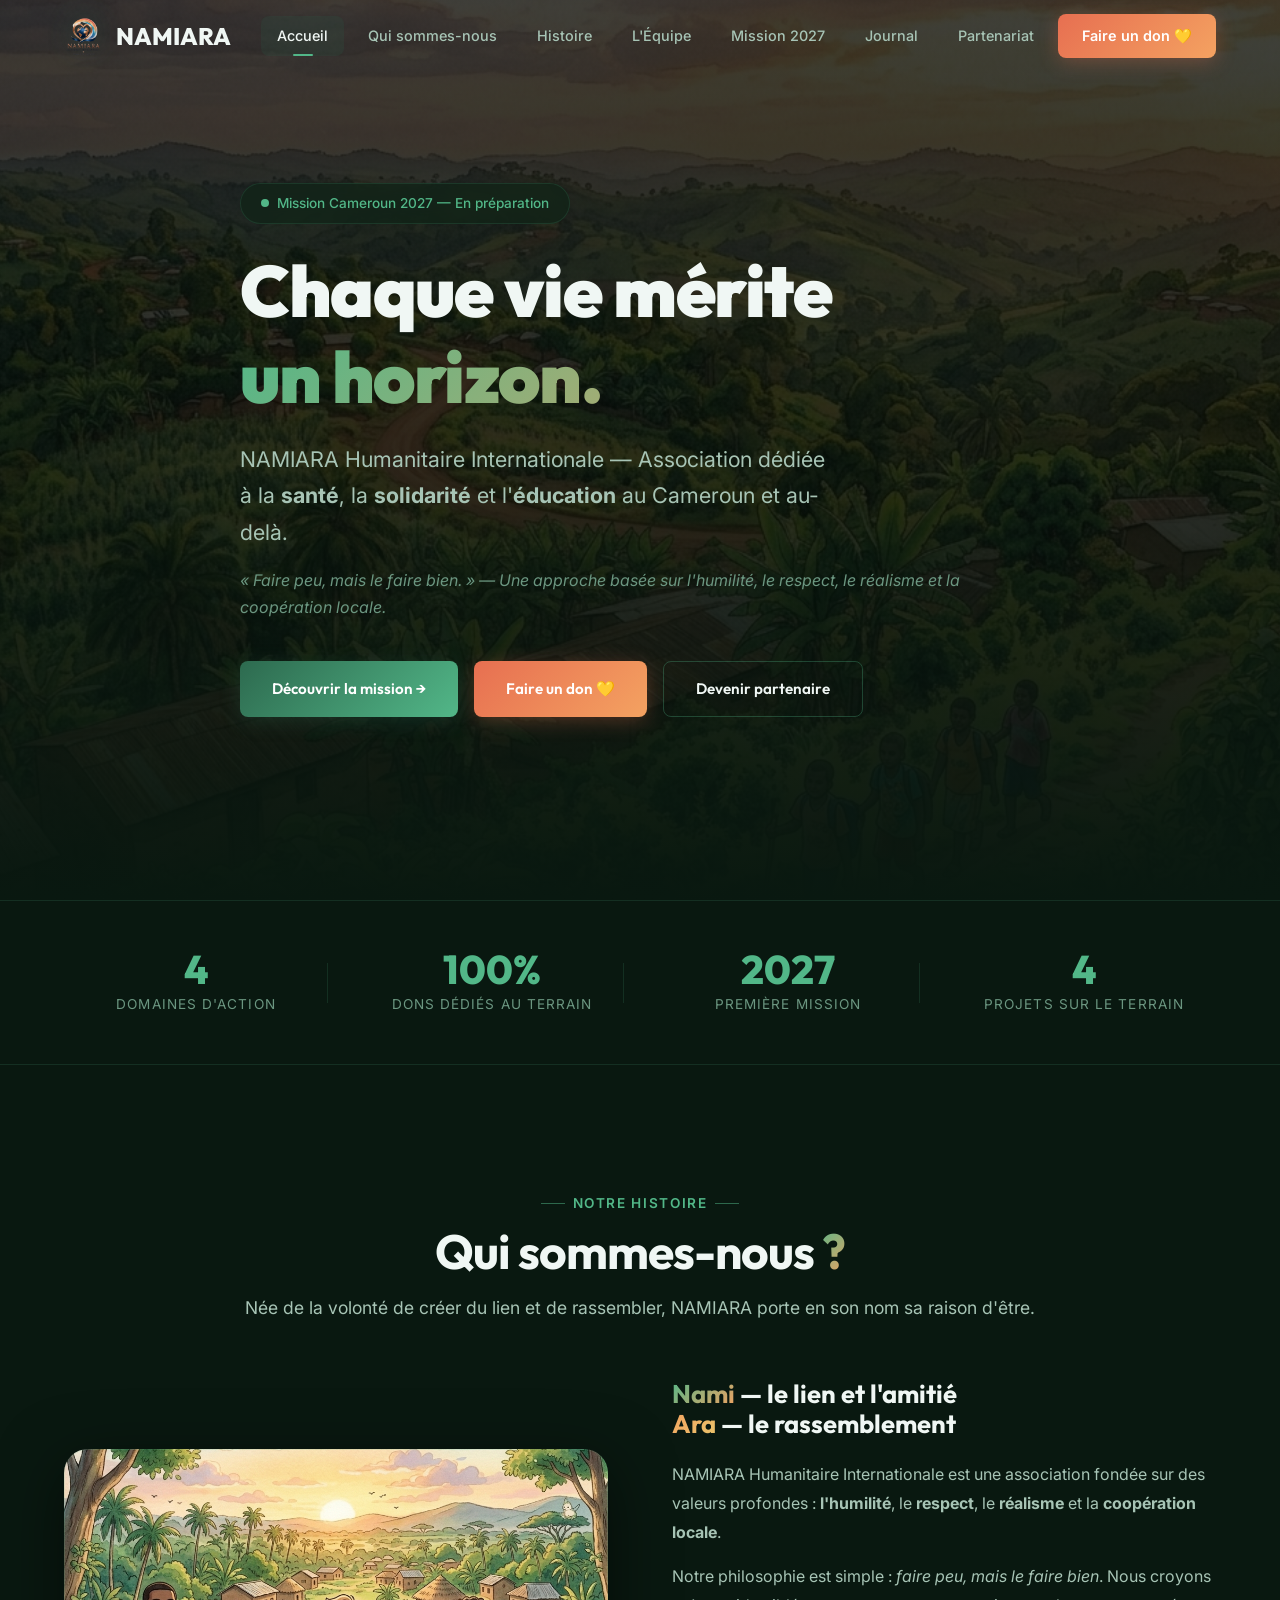
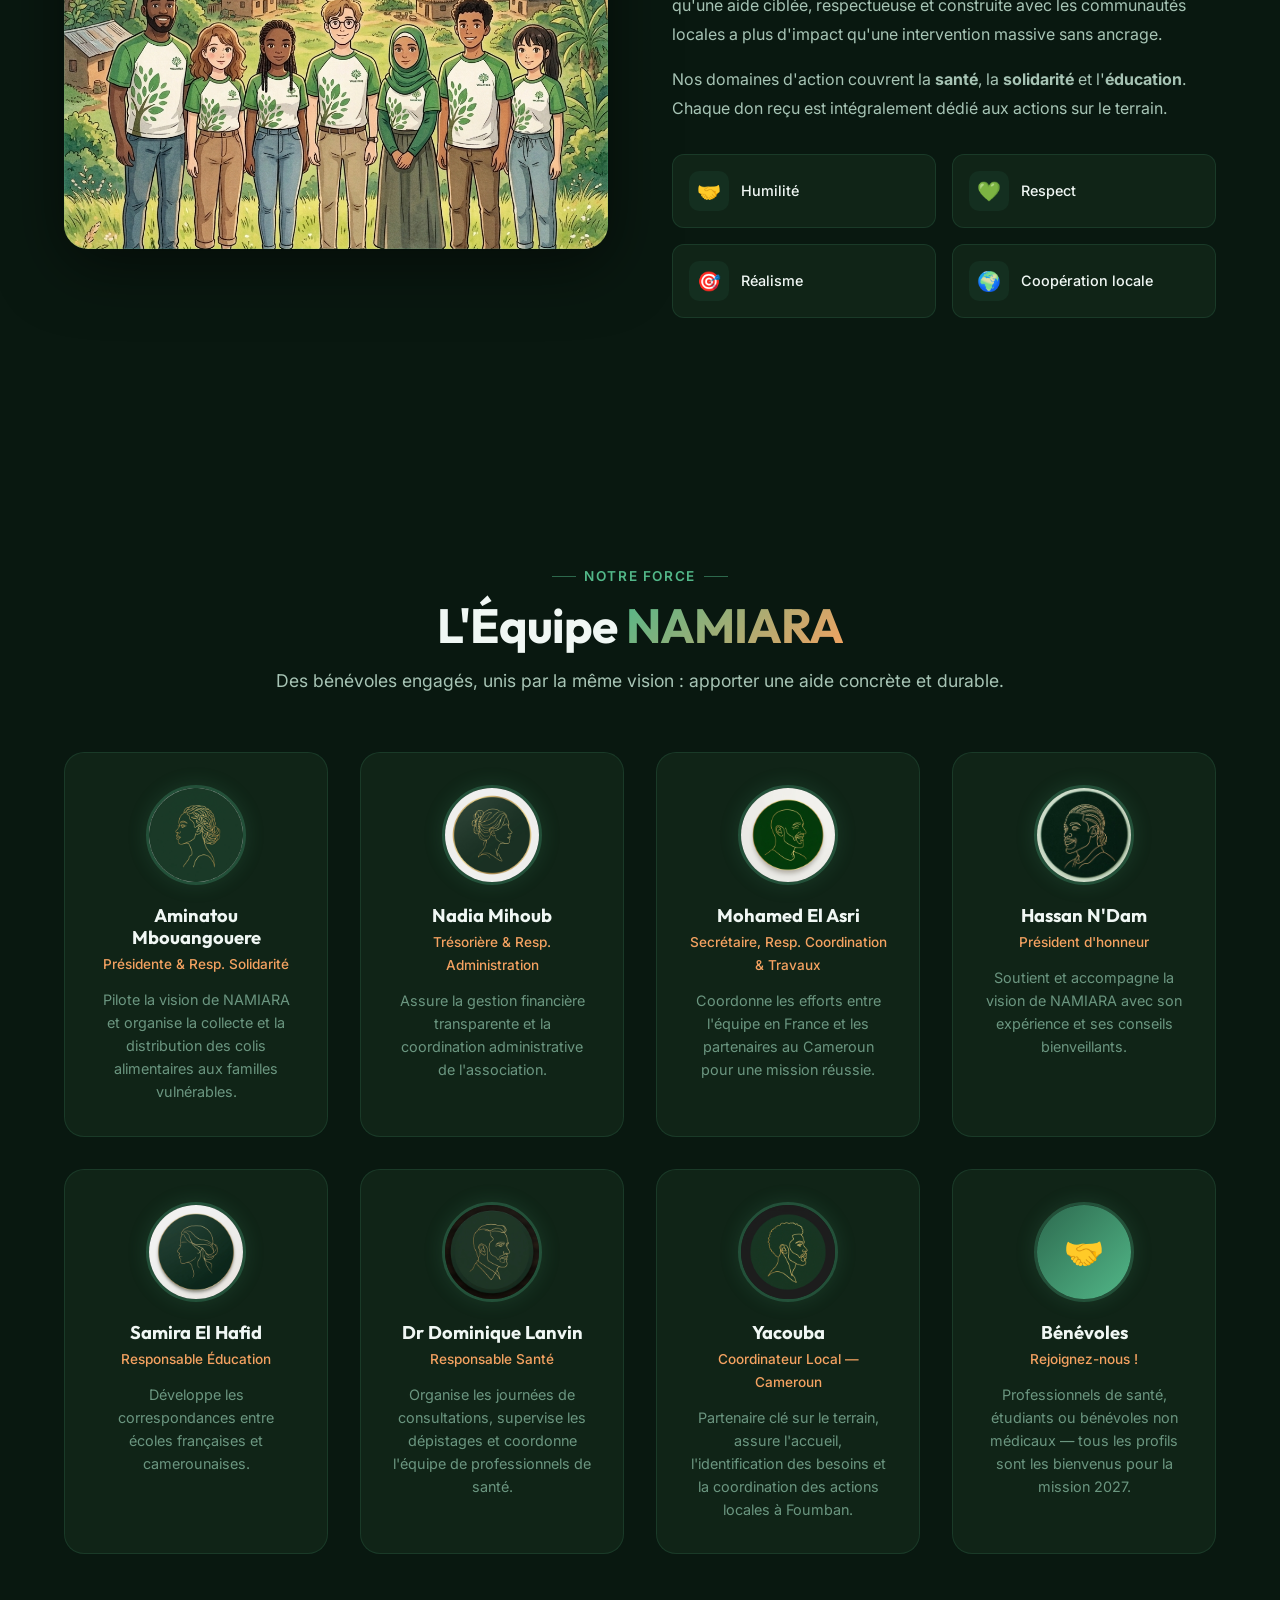
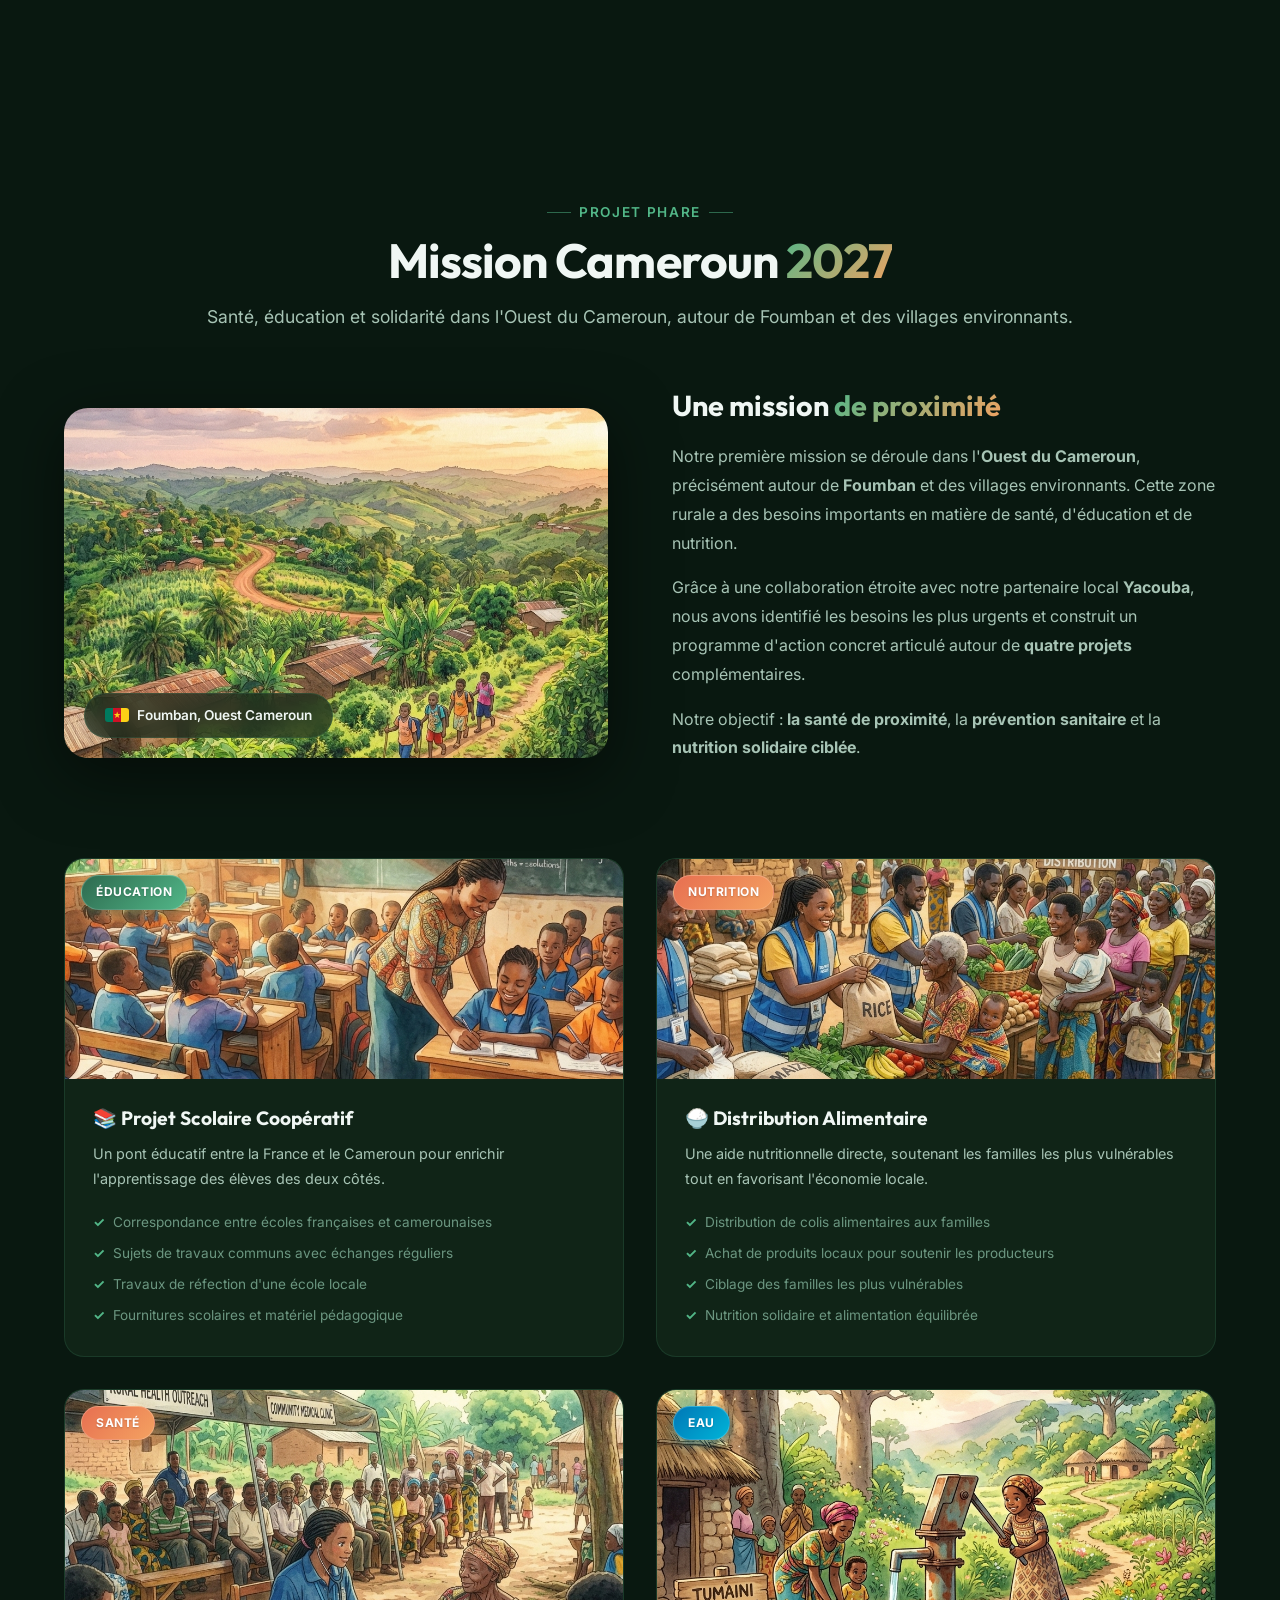
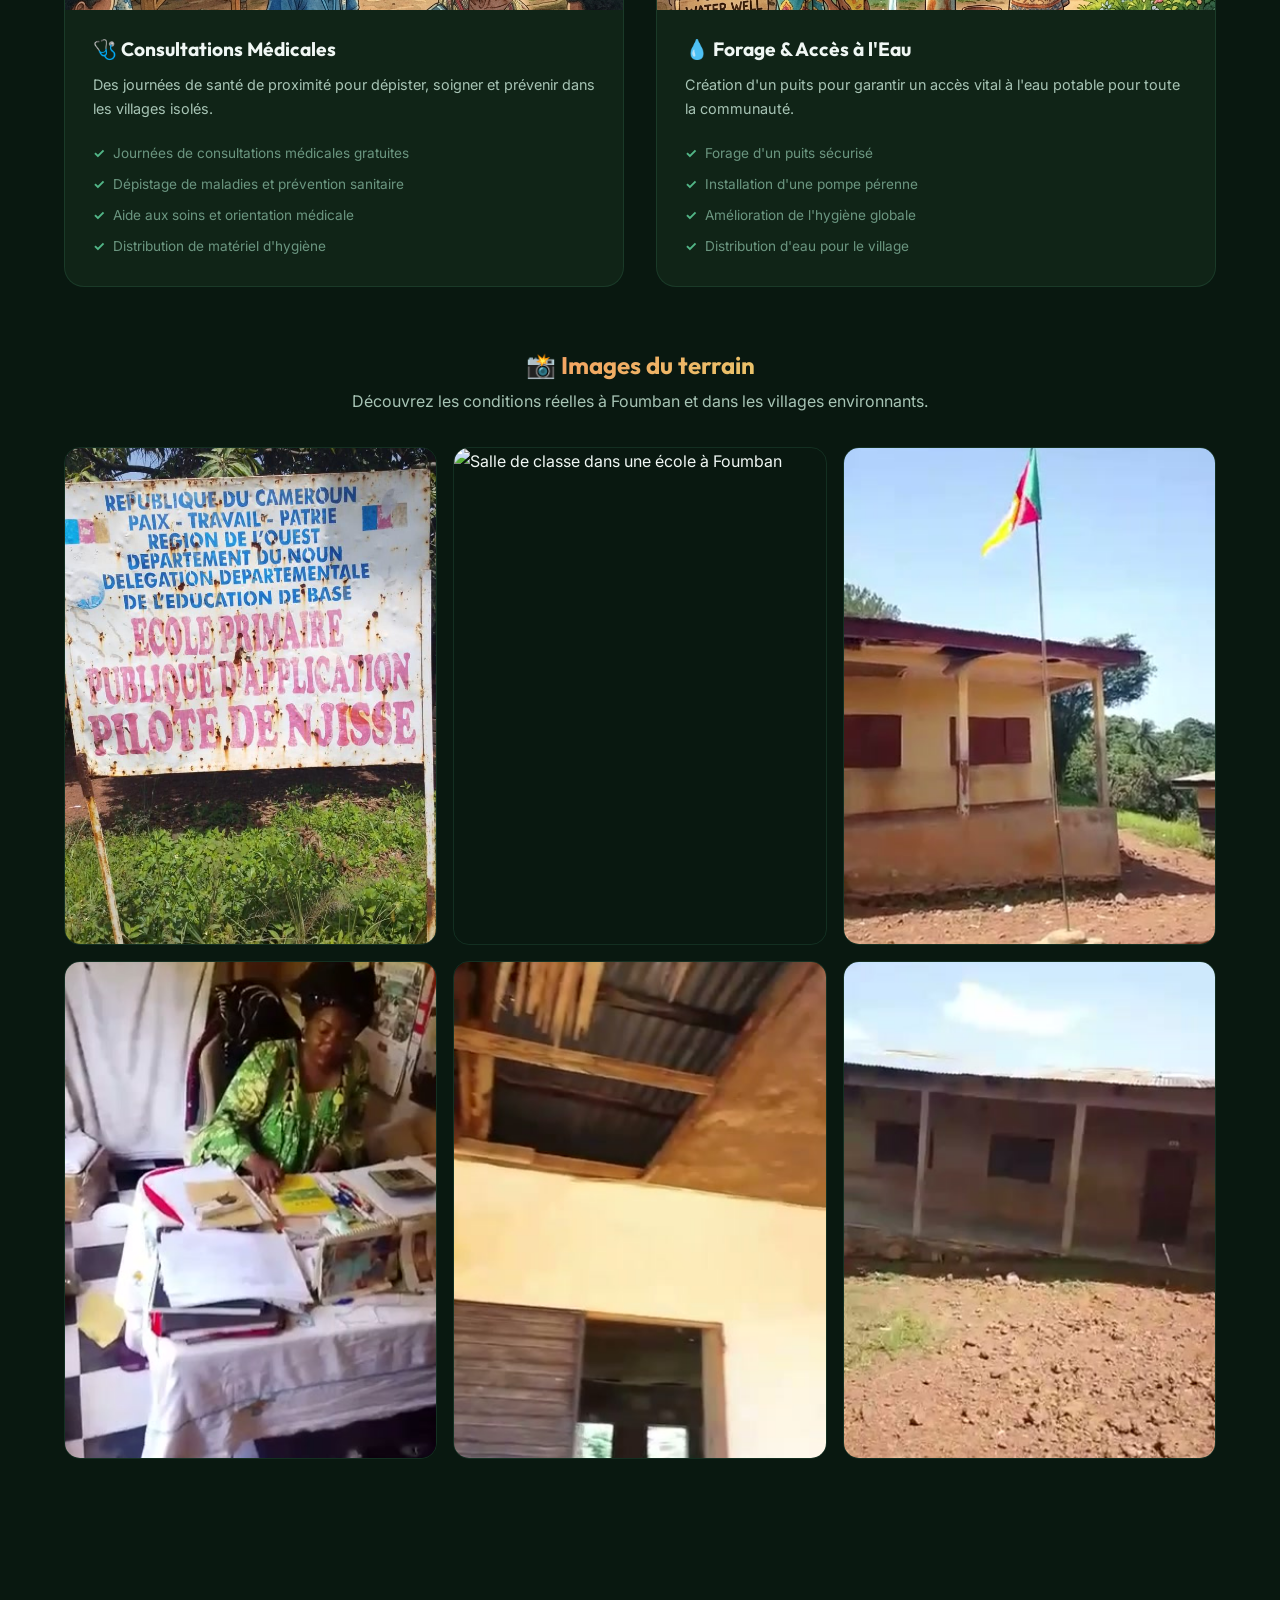
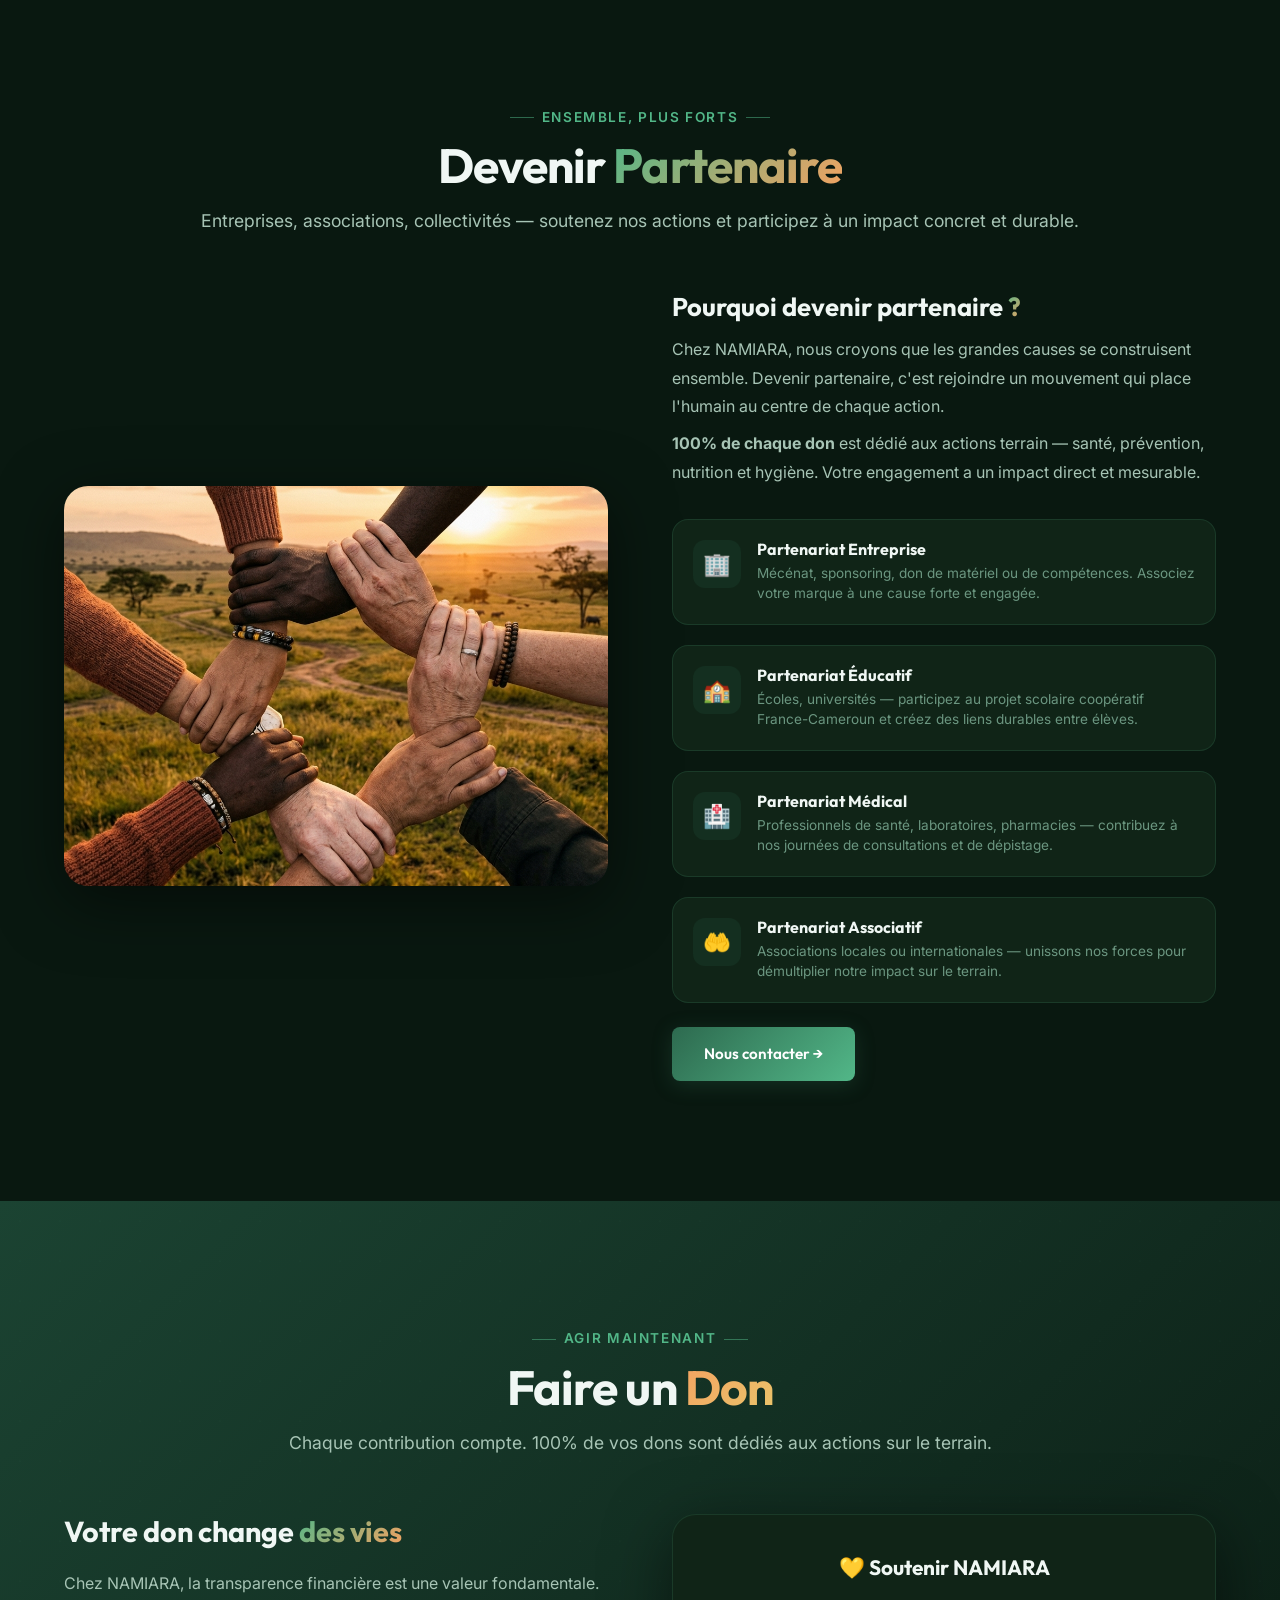
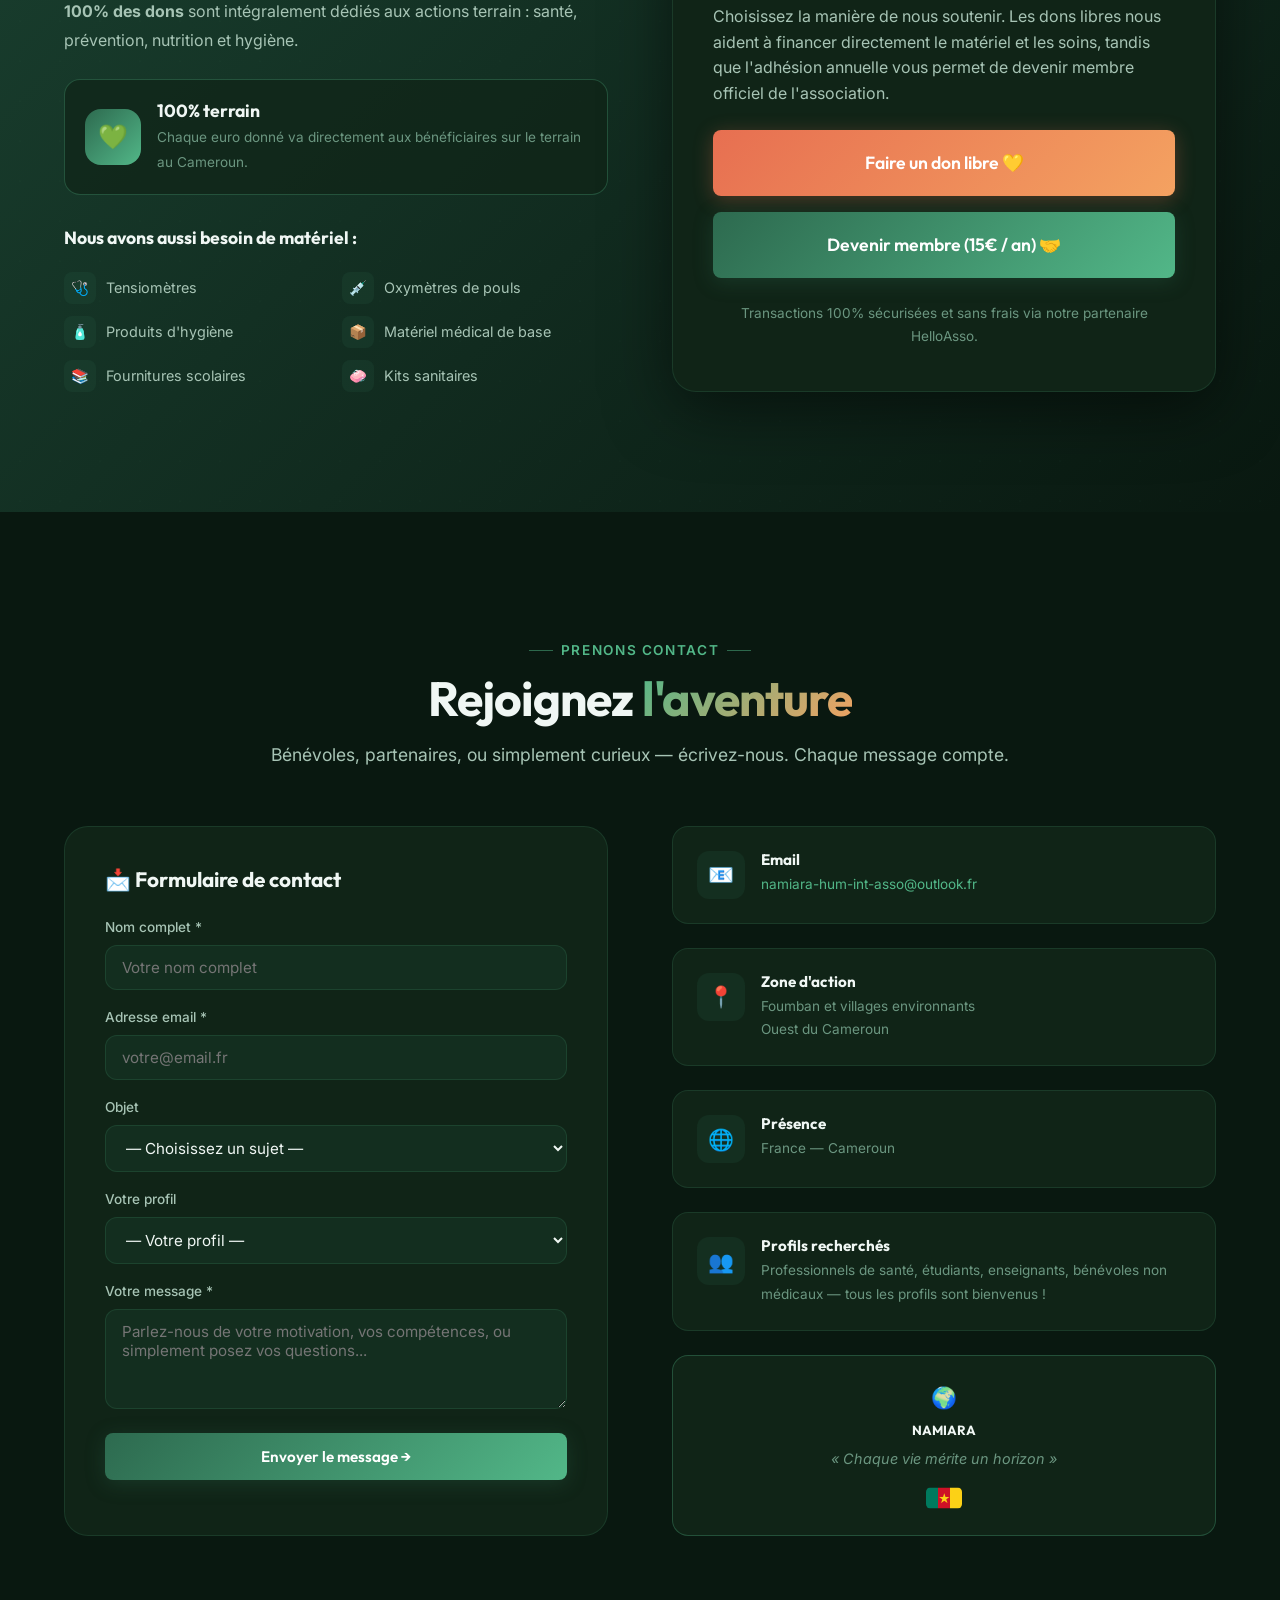
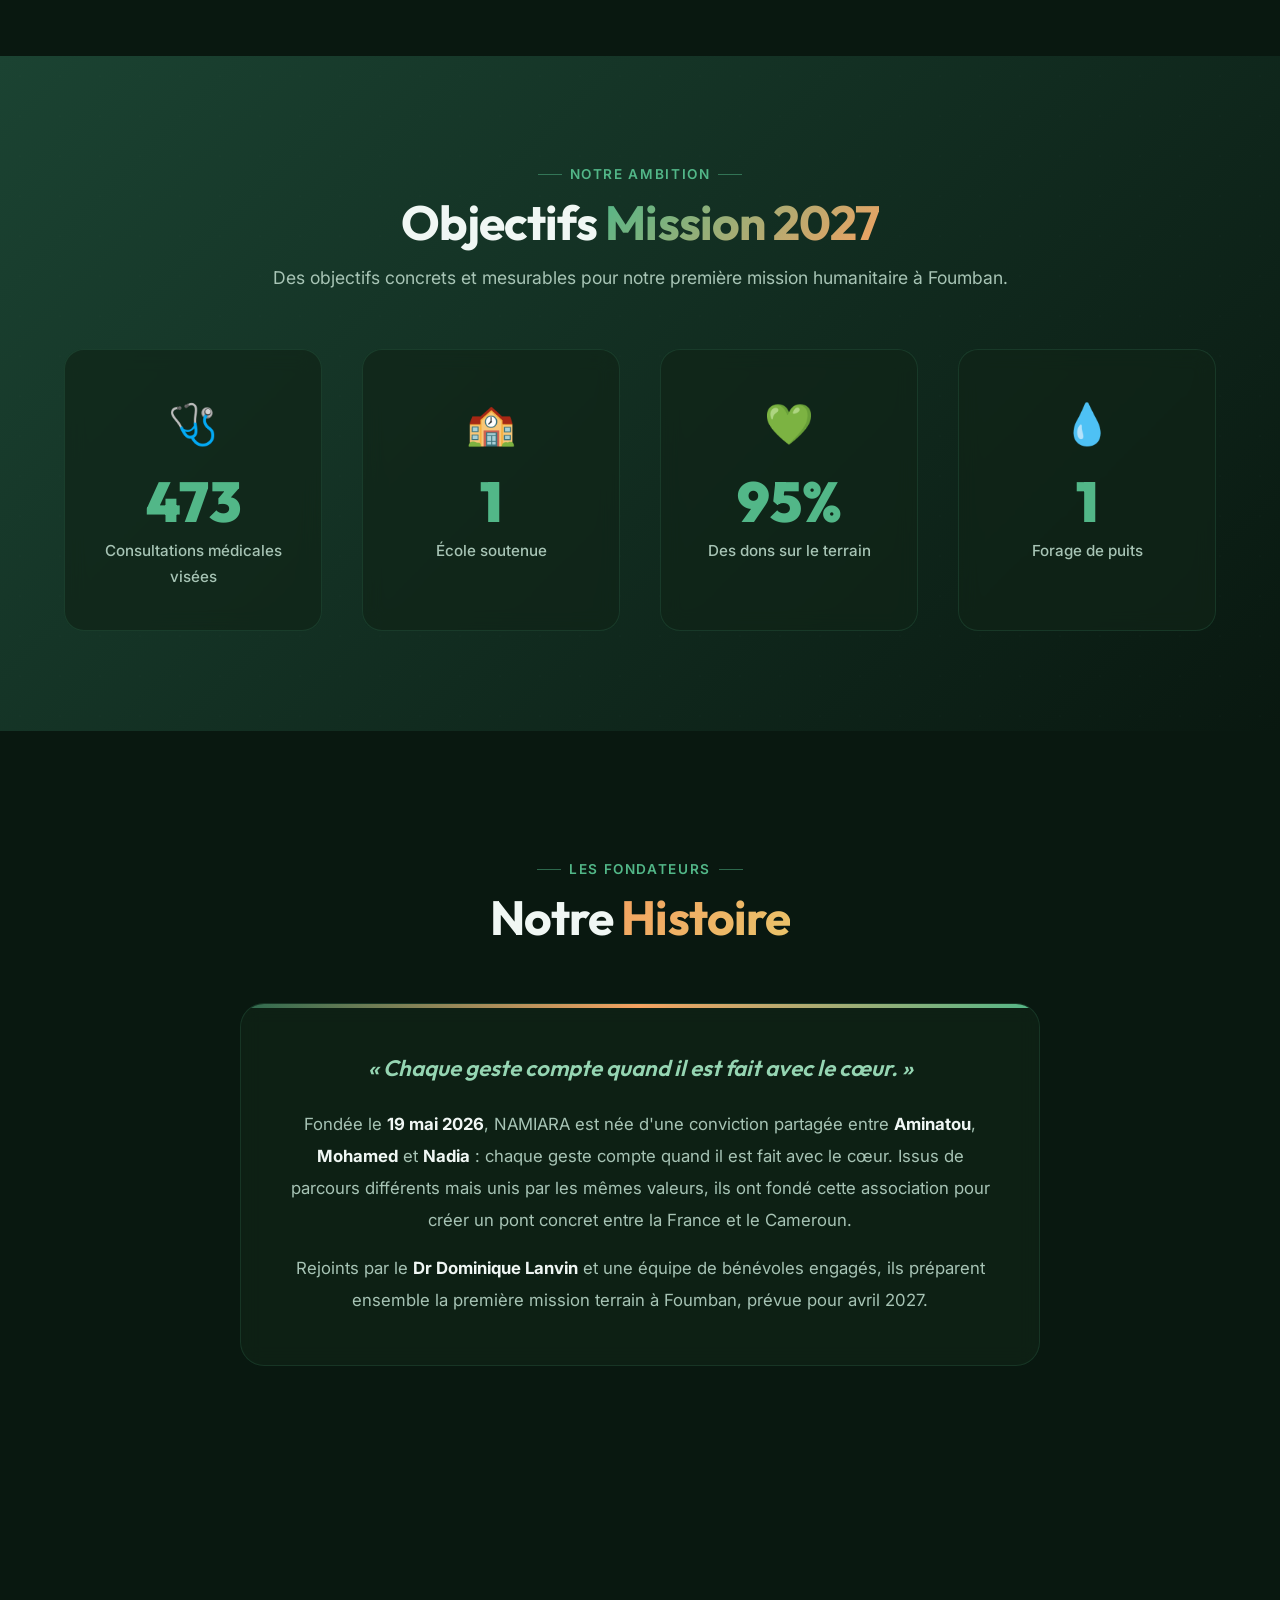
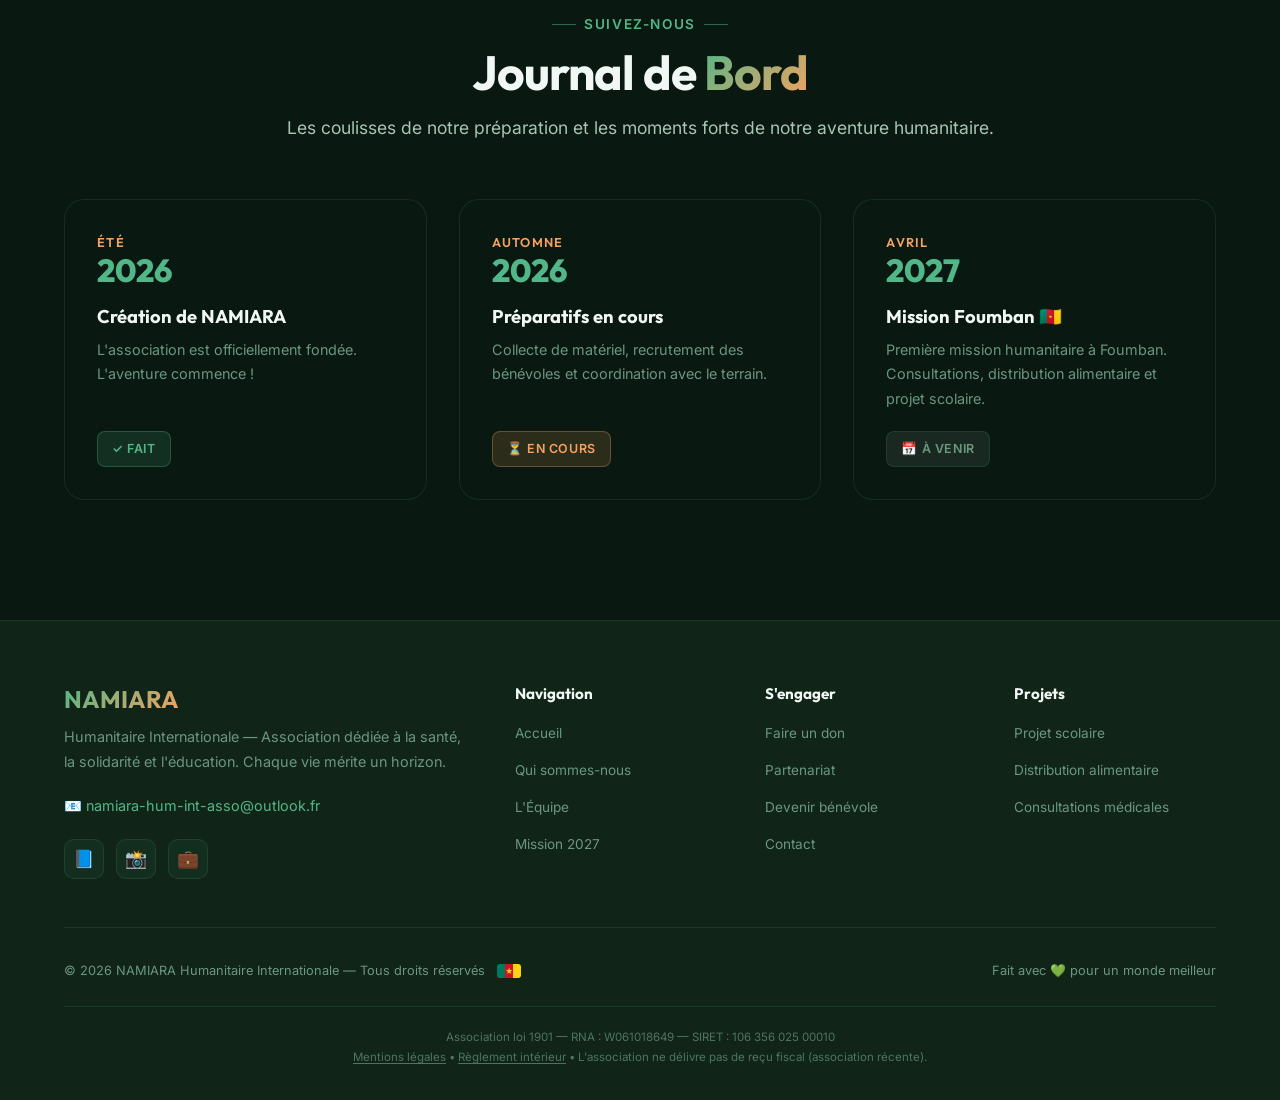
==== commit 2c602ca4: "Add well drilling metric to Mission 2027 goals" ====
--- a/index.html
+++ b/index.html
@@ -720,6 +720,11 @@
           <div class="impact-number" data-count="100" data-suffix="%">0%</div>
           <div class="impact-label">Des dons sur le terrain</div>
         </div>
+        <div class="impact-item">
+          <div class="impact-icon">💧</div>
+          <div class="impact-number" data-count="1">0</div>
+          <div class="impact-label">Forage de puits</div>
+        </div>
       </div>
     </div>
   </section>
--- a/css/style.css
+++ b/css/style.css
@@ -1655,7 +1655,7 @@
 
 .impact-grid {
   display: grid;
-  grid-template-columns: repeat(3, 1fr);
+  grid-template-columns: repeat(4, 1fr);
   gap: 40px;
   text-align: center;
   position: relative;
@@ -1869,7 +1869,7 @@
 /* --- Responsive additions --- */
 @media (max-width: 1024px) {
   .impact-grid {
-    grid-template-columns: repeat(3, 1fr);
+    grid-template-columns: repeat(2, 1fr);
     gap: 24px;
   }
 
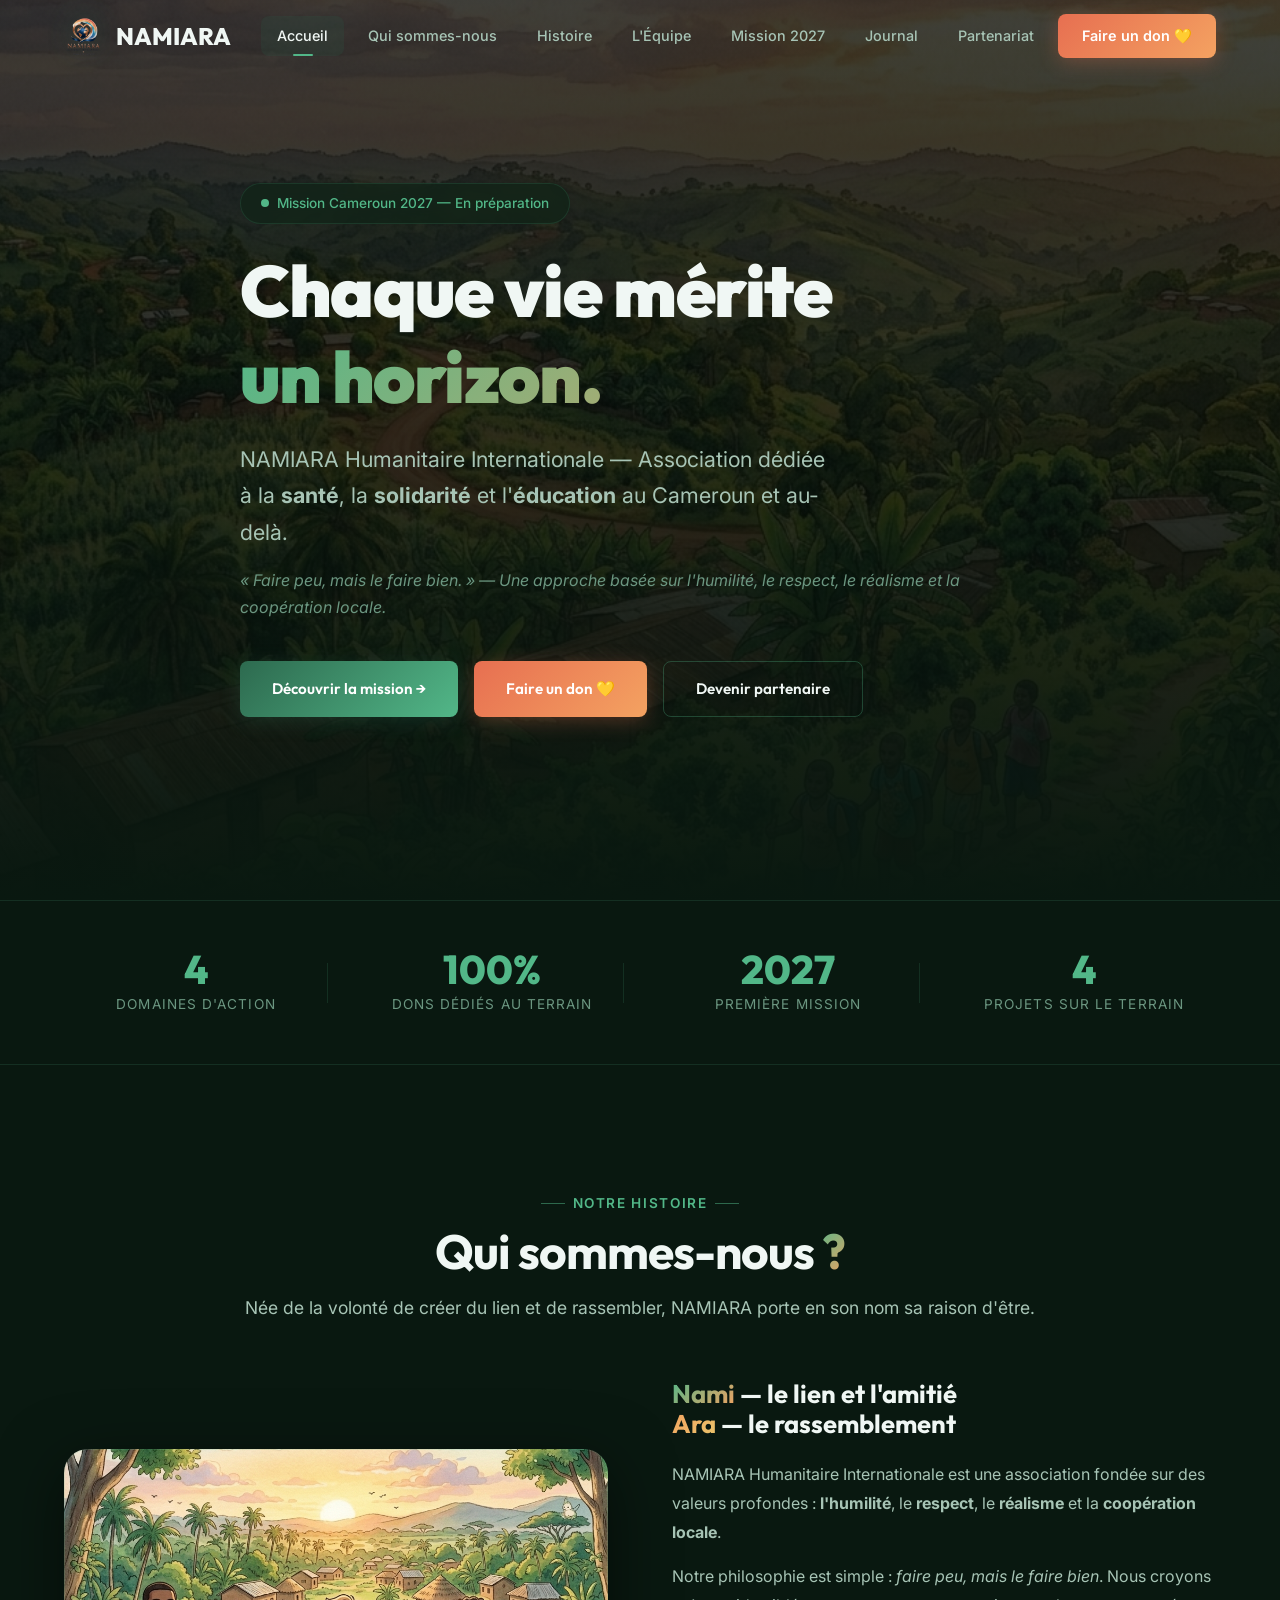
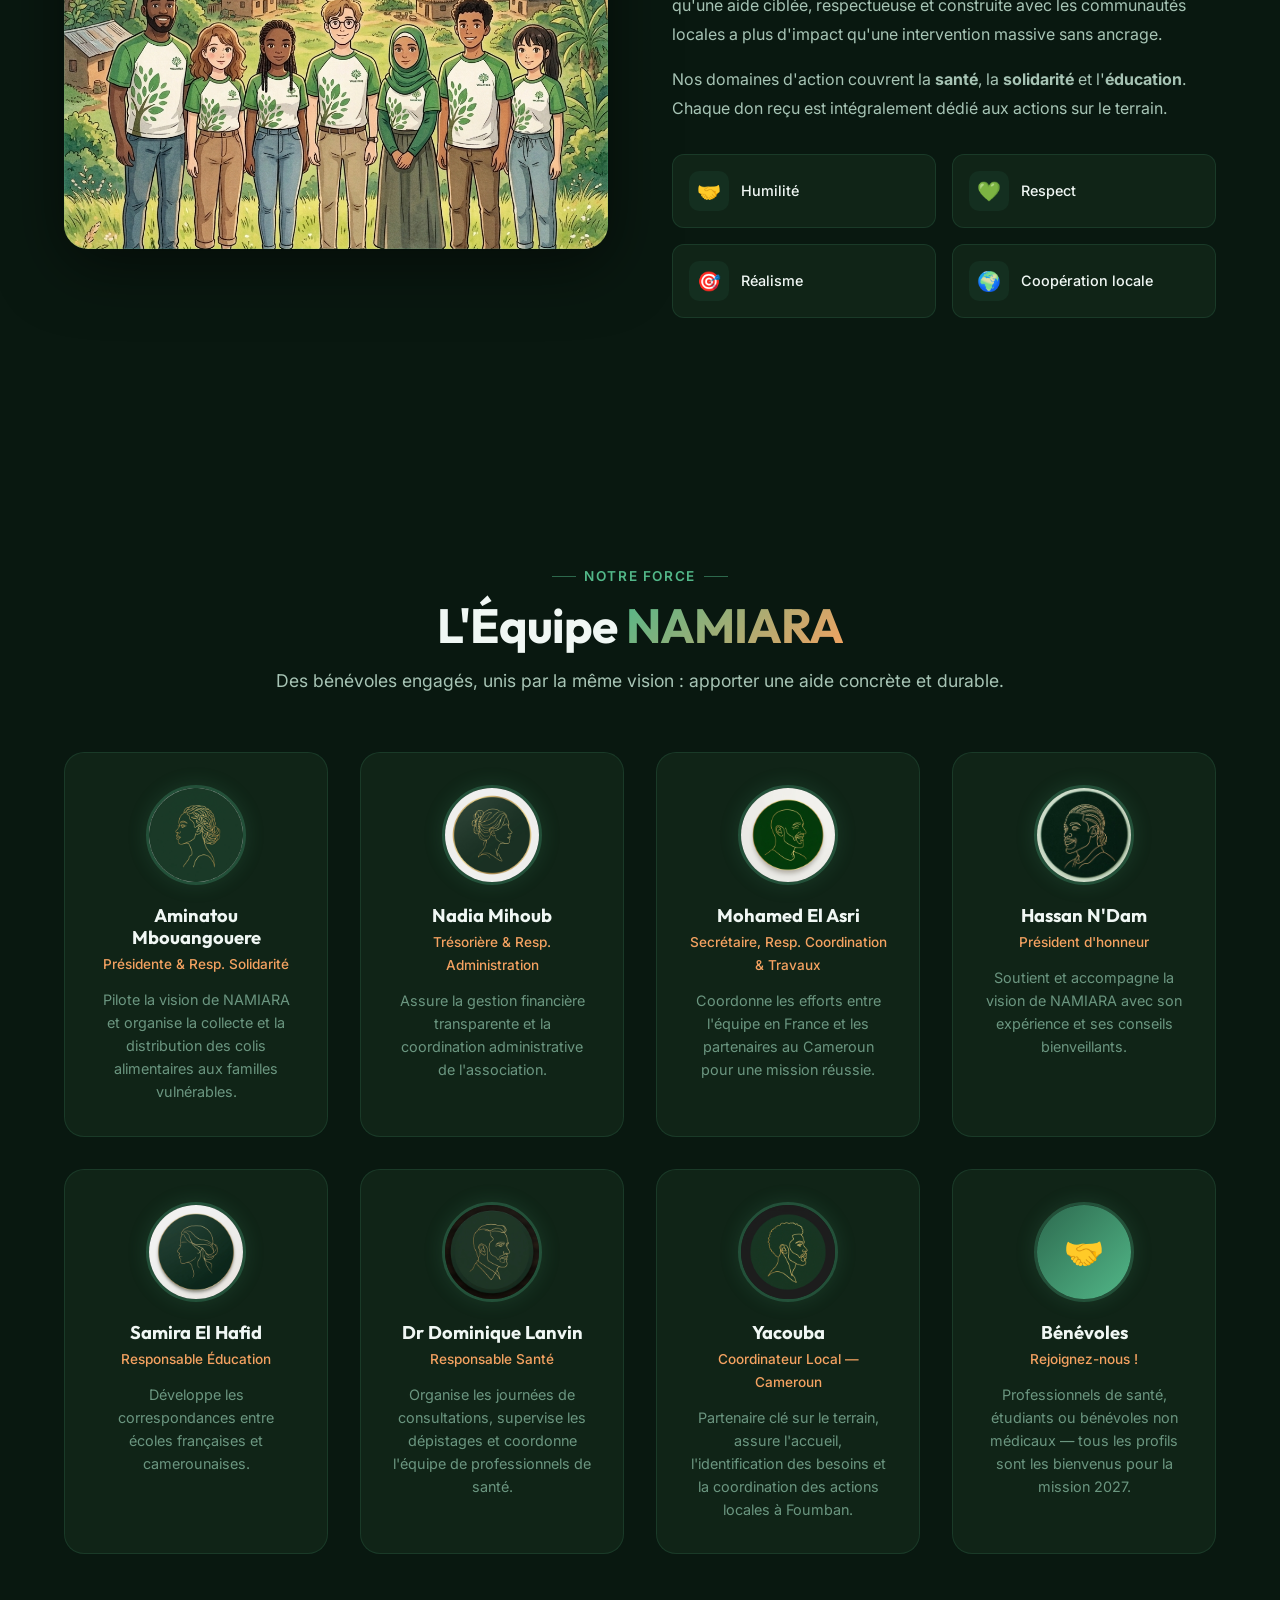
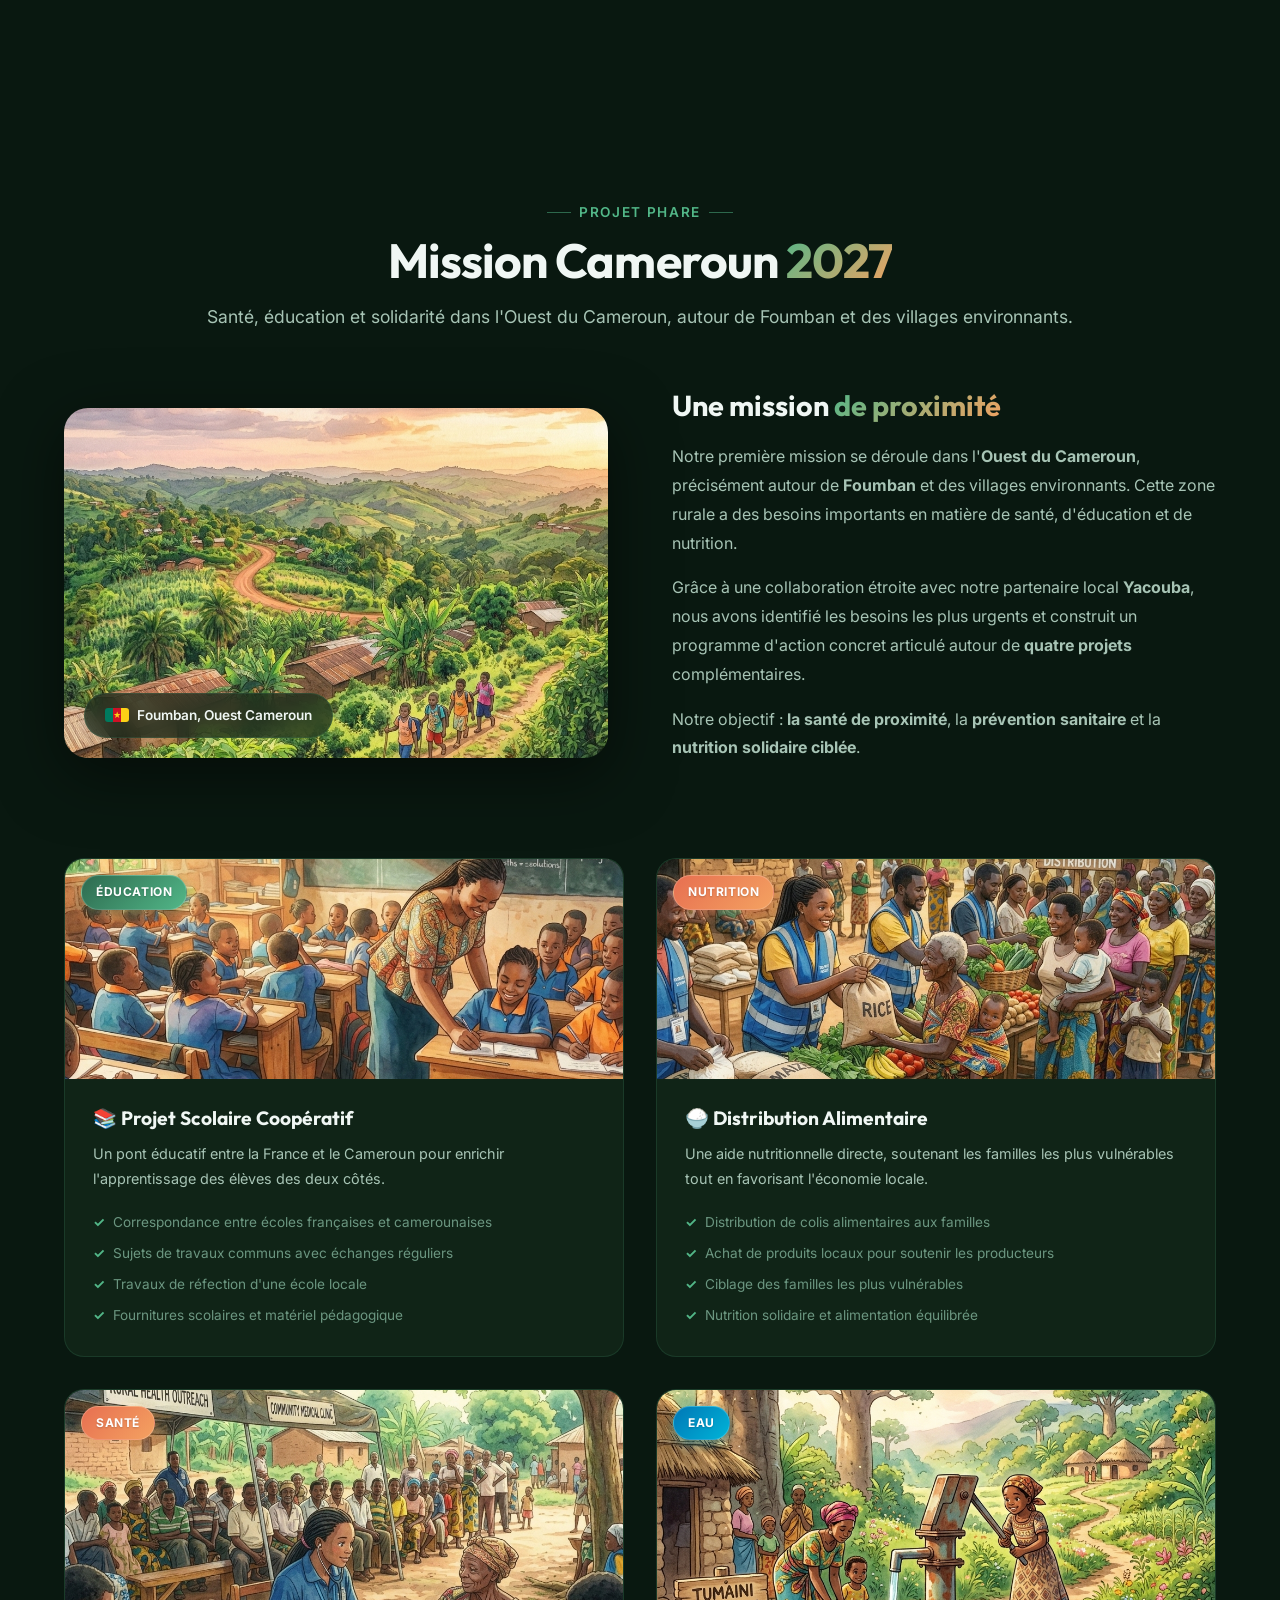
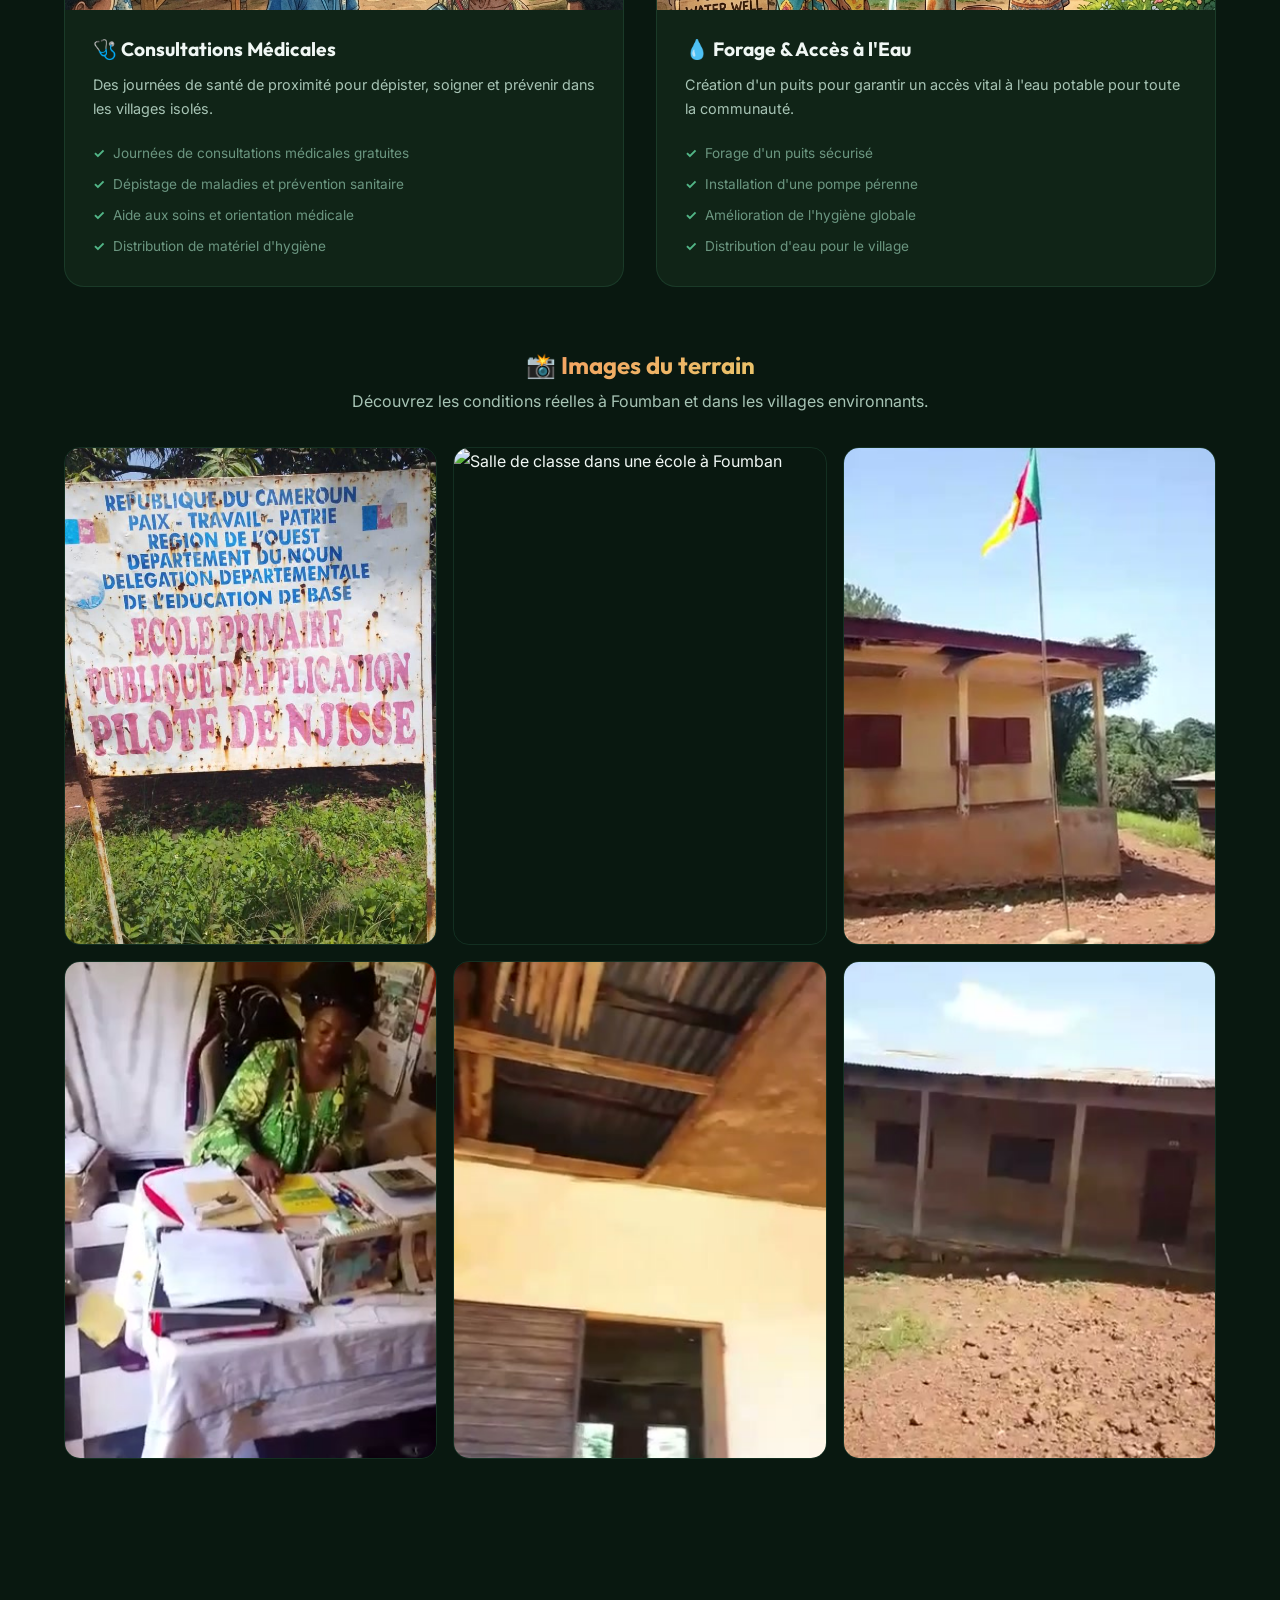
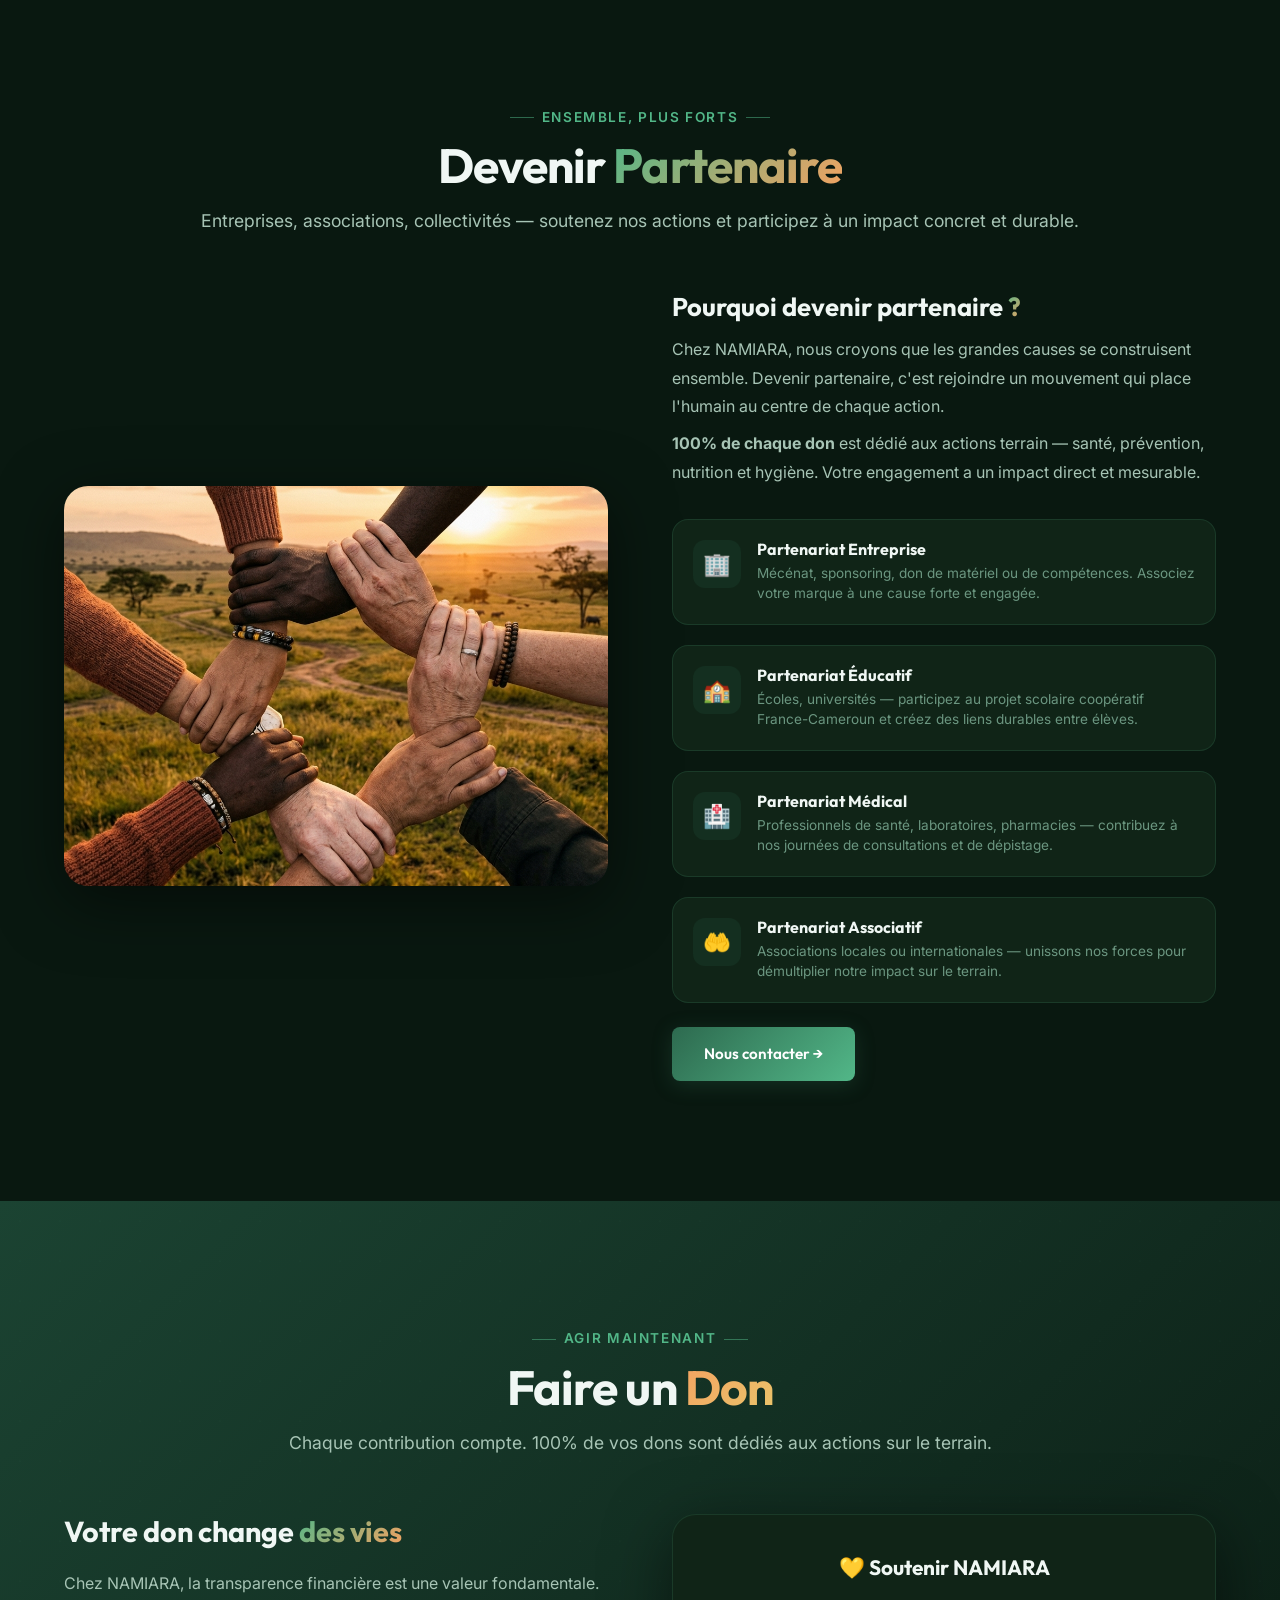
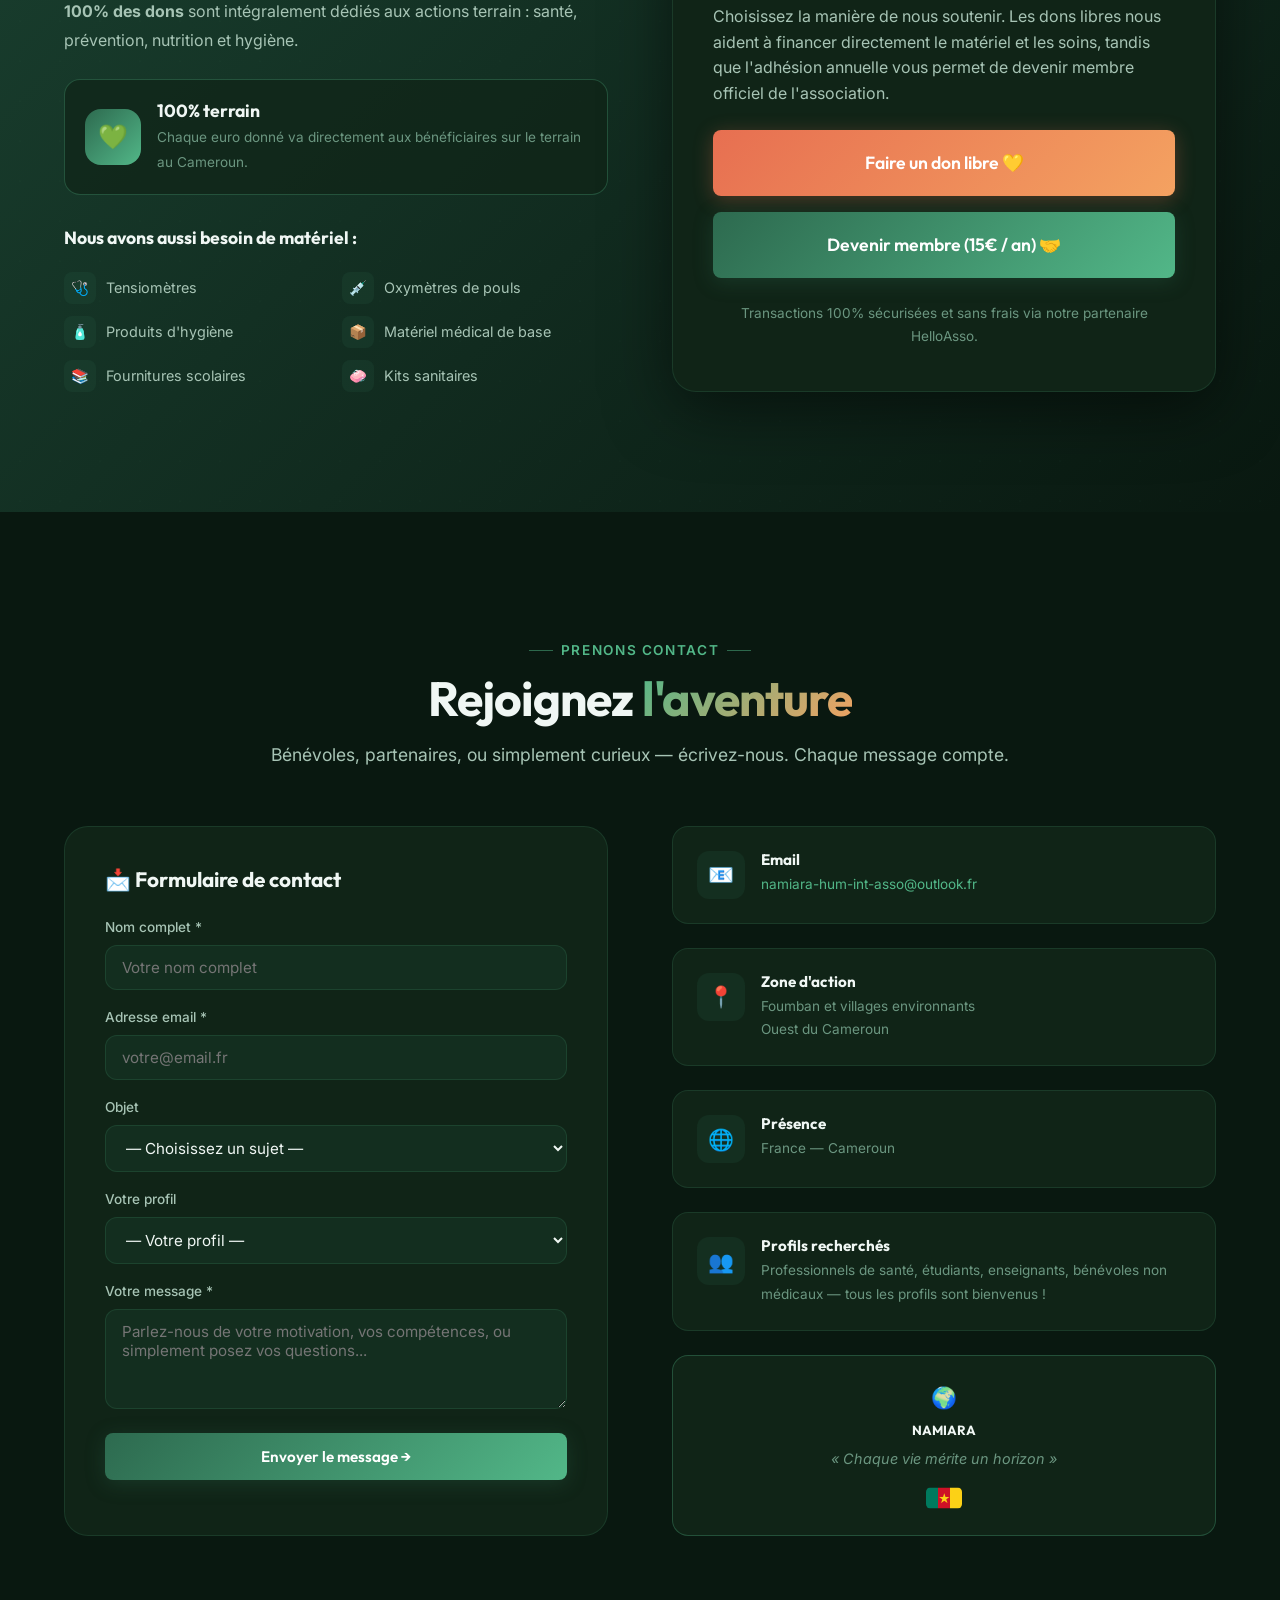
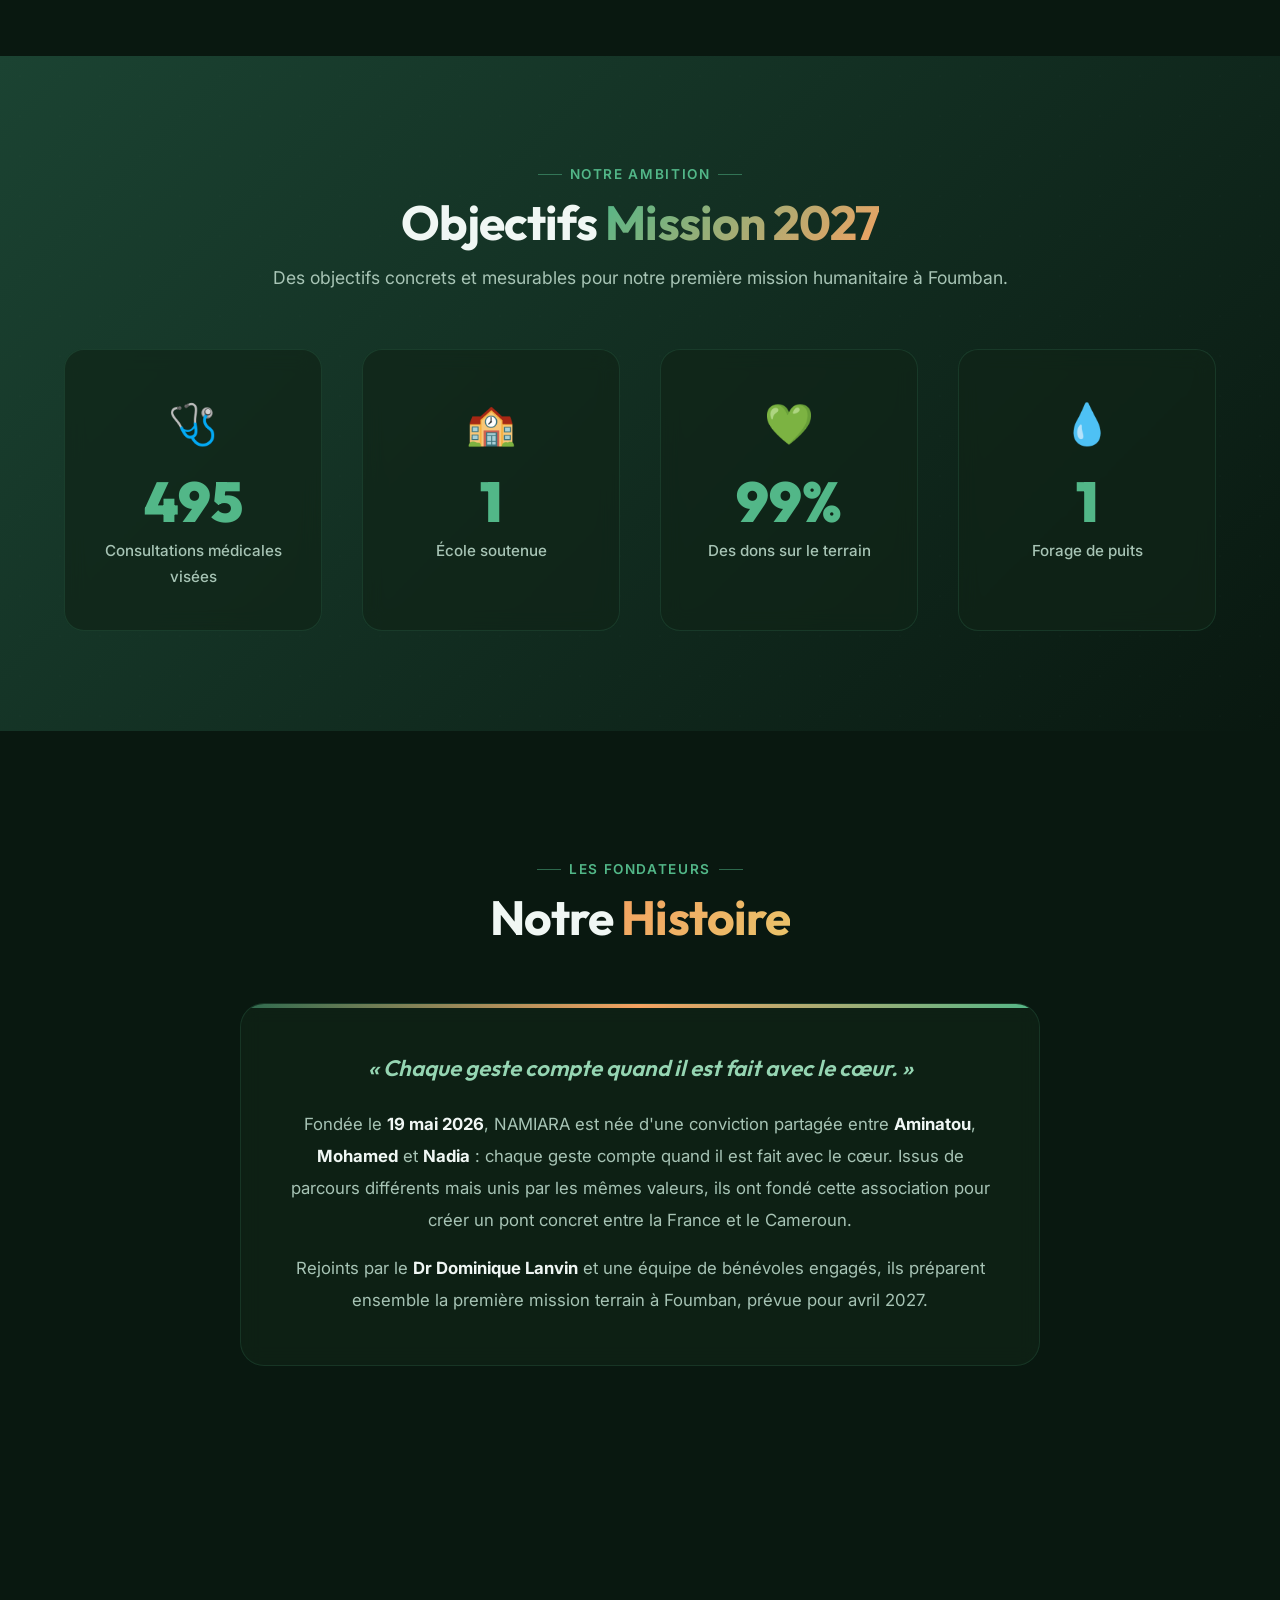
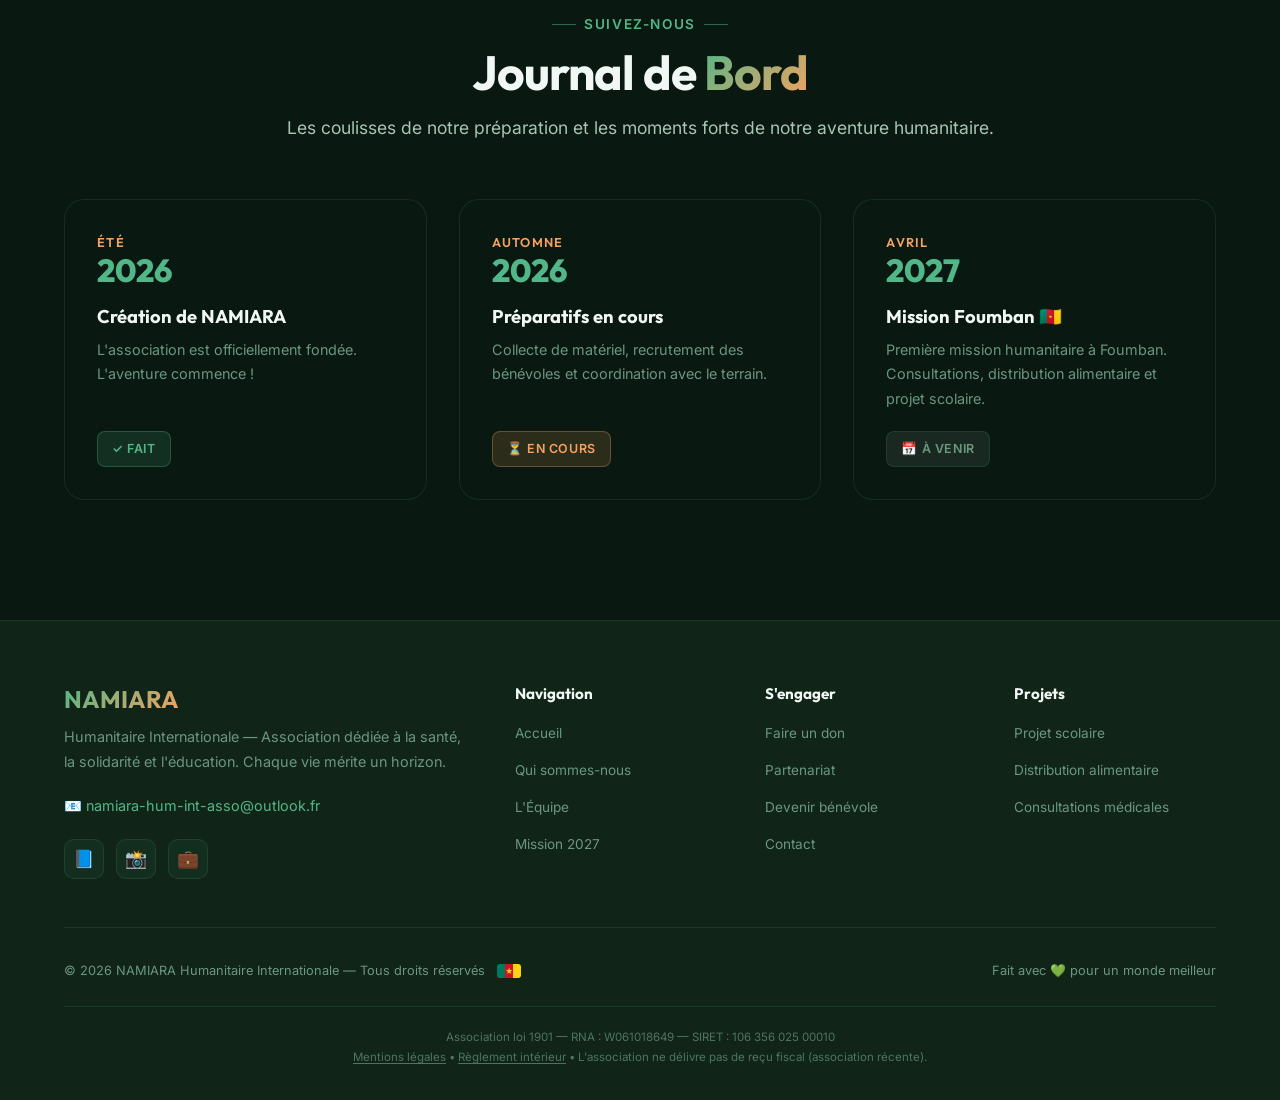
==== commit 34918a54: "Add mentions légales page and link in footer" ====
--- a/index.html
+++ b/index.html
@@ -860,7 +860,7 @@
       <div class="footer-legal">
         <p>Association loi 1901 — RNA : W061018649 — SIRET : 106 356 025 00010</p>
         <p>
-          <a href="#">Mentions légales</a> •
+          <a href="mentions-legales.html">Mentions légales</a> •
           <a href="documents/reglement-interieur.pdf" target="_blank">Règlement intérieur</a> •
           L'association ne délivre pas de reçu fiscal (association récente).
         </p>
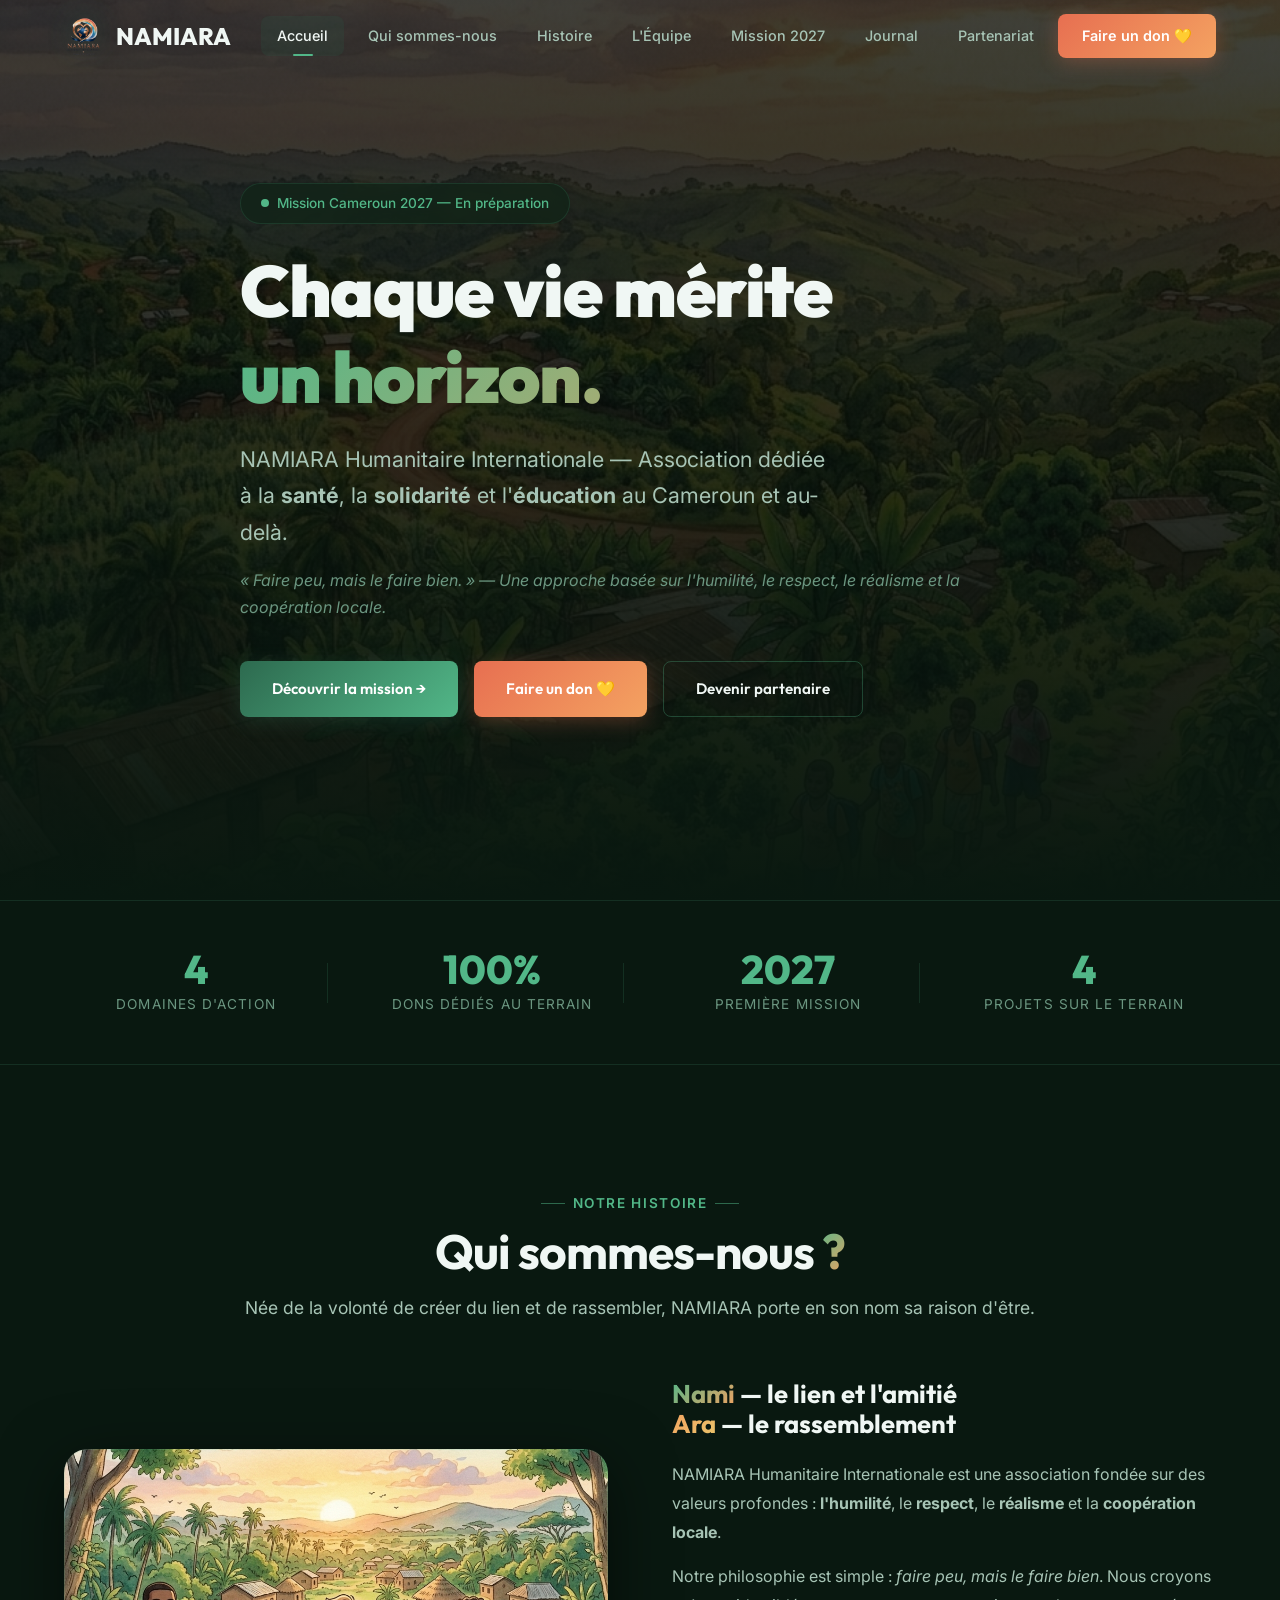
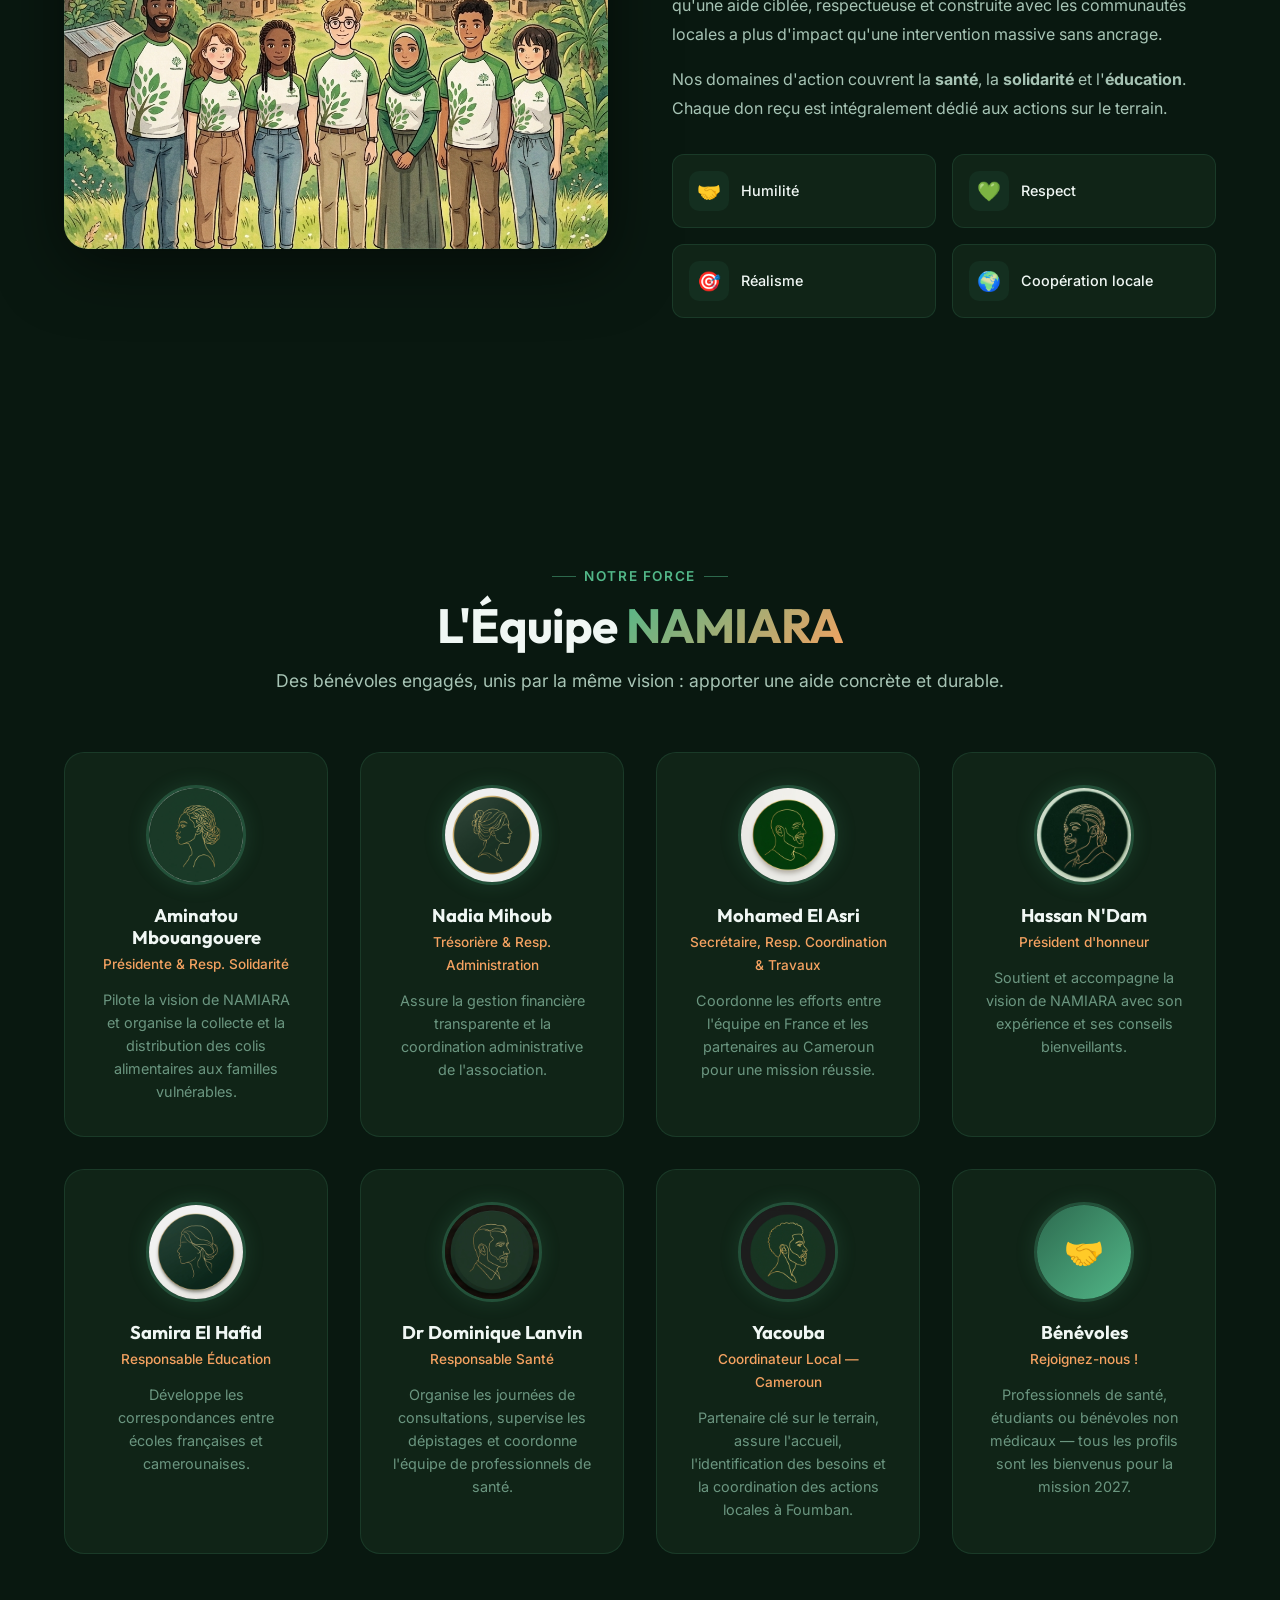
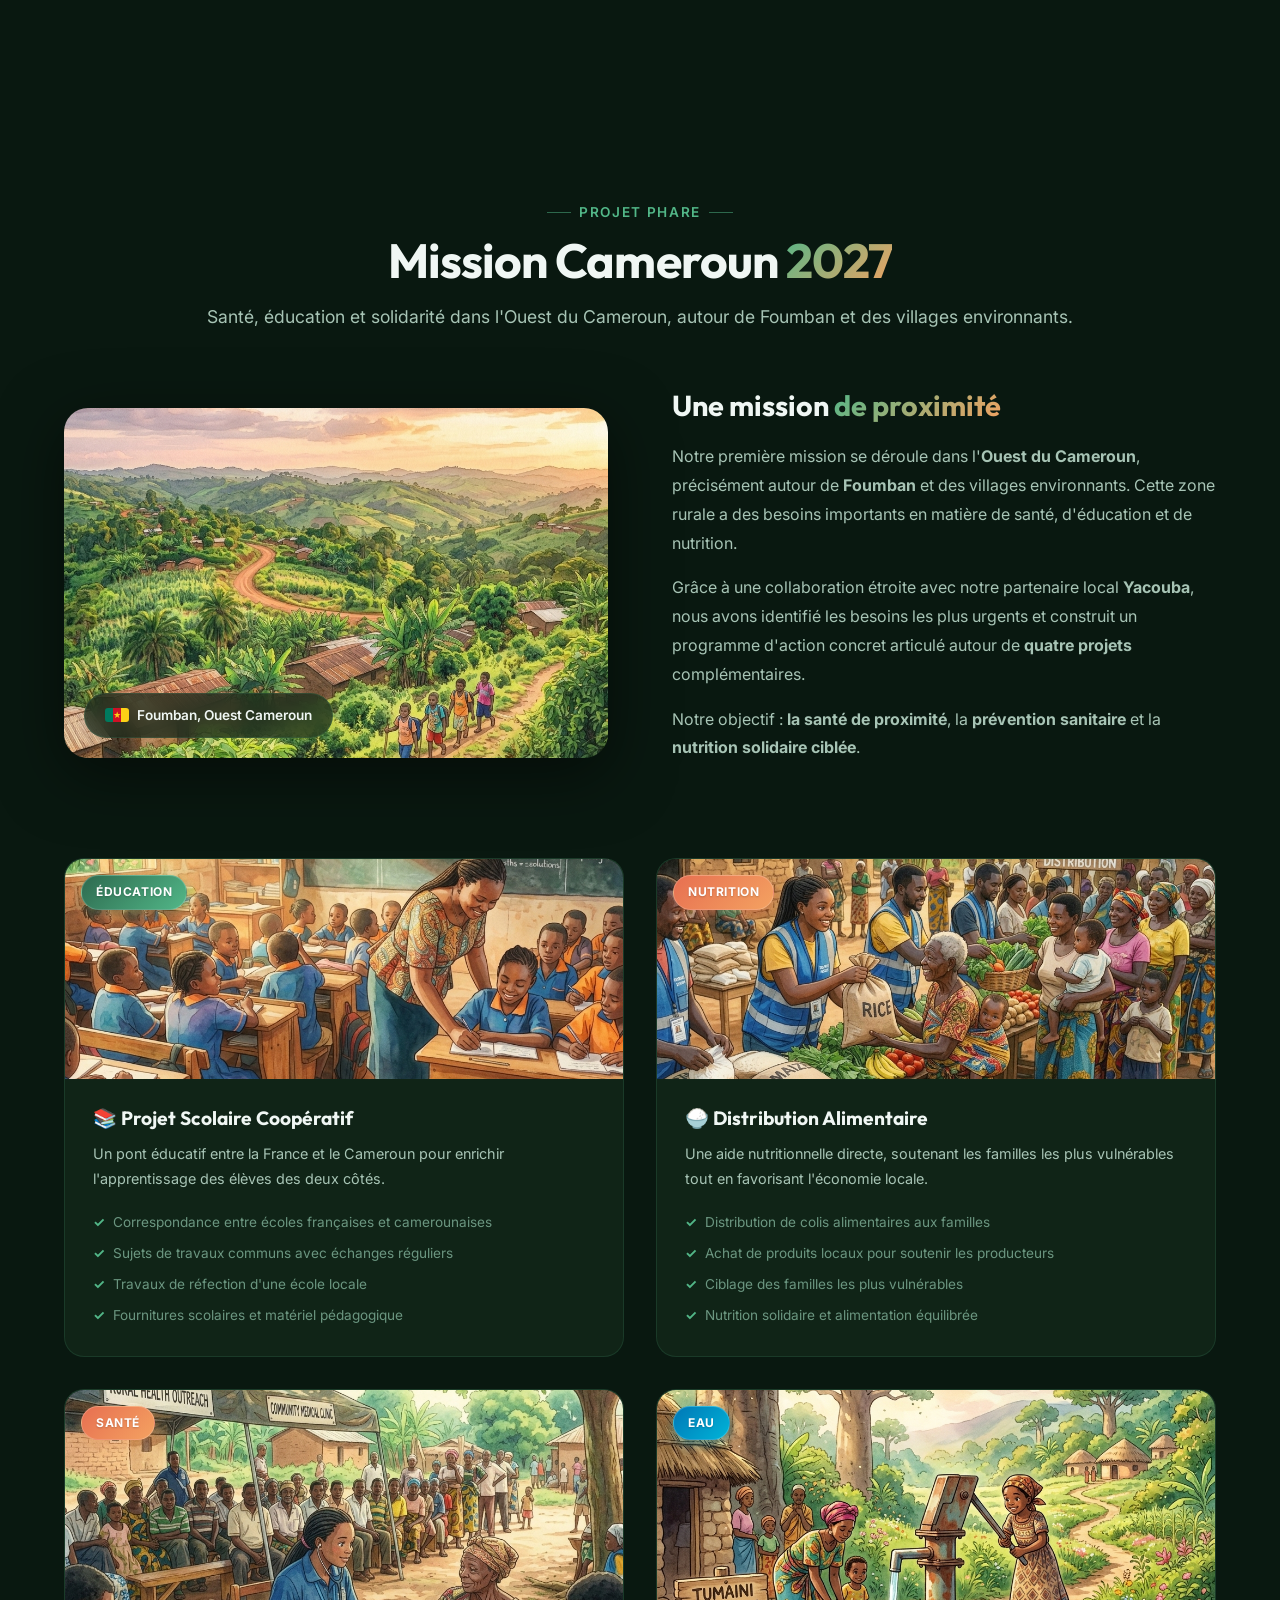
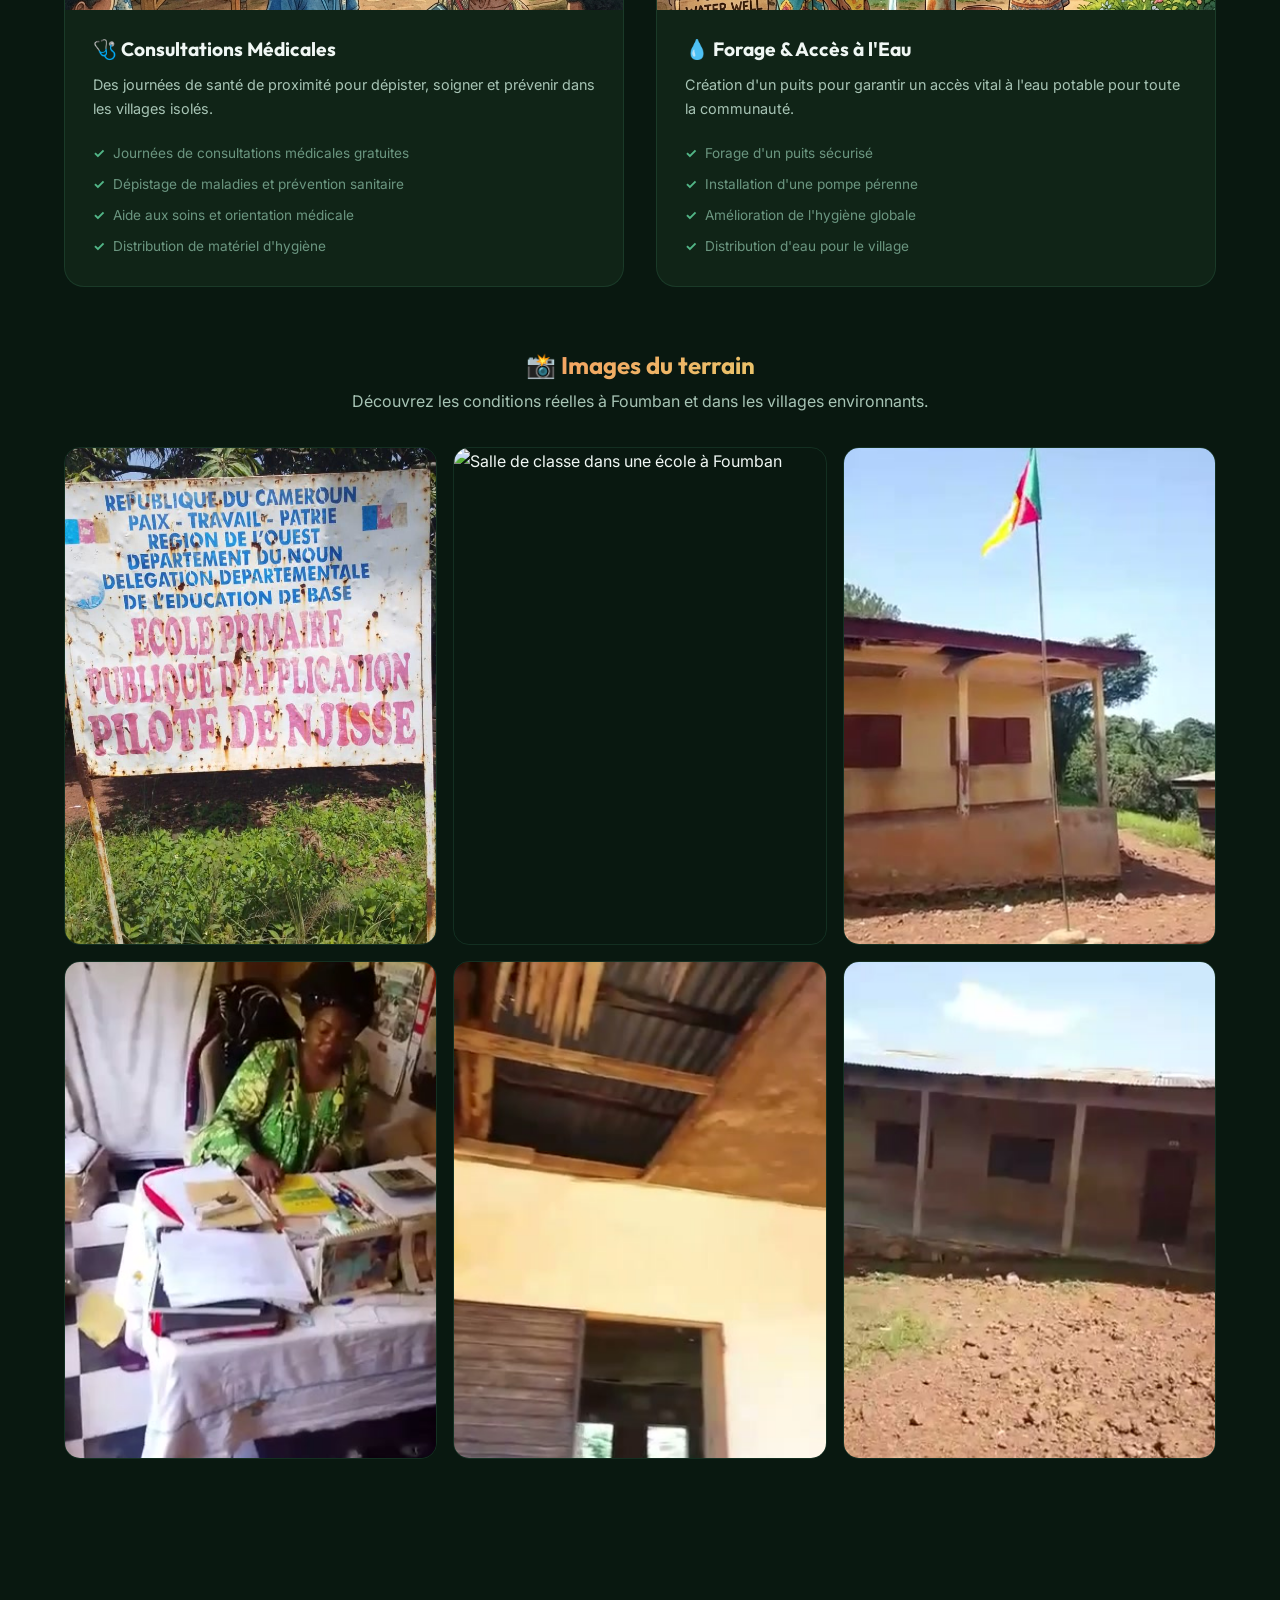
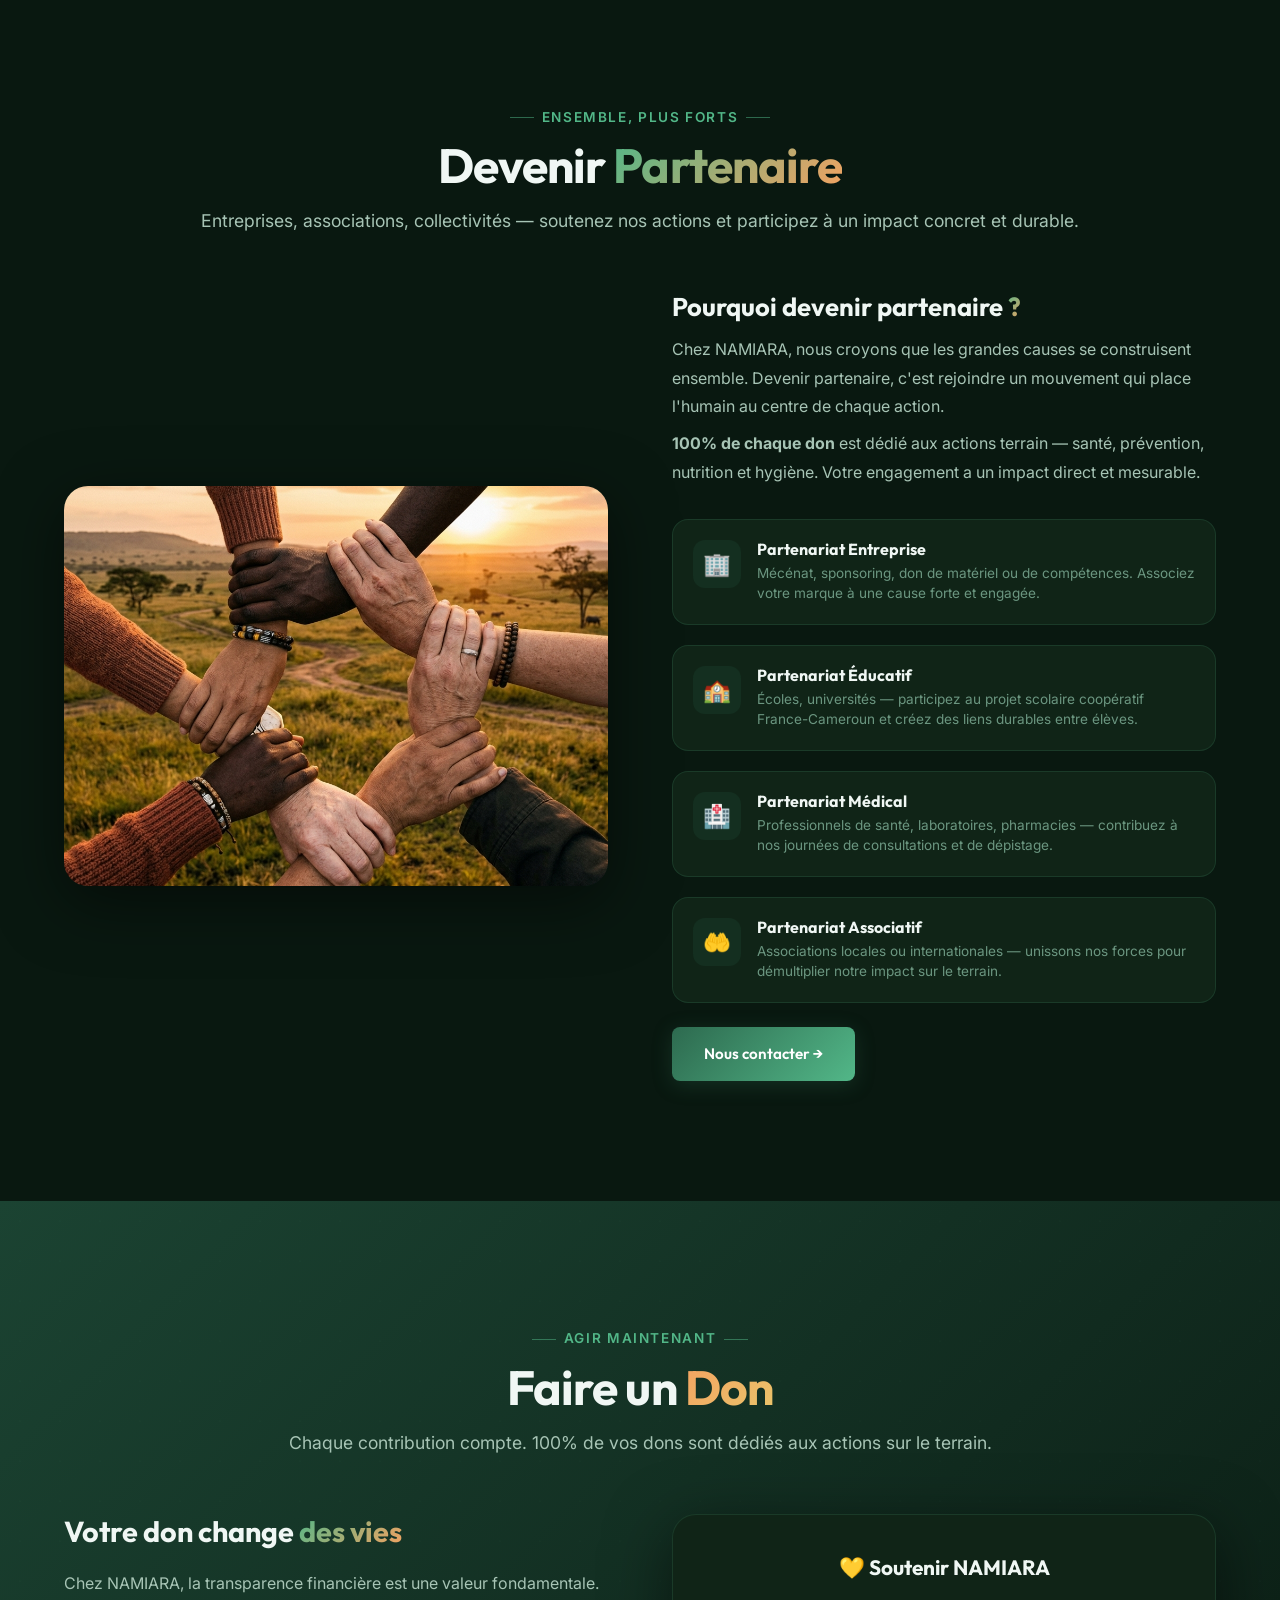
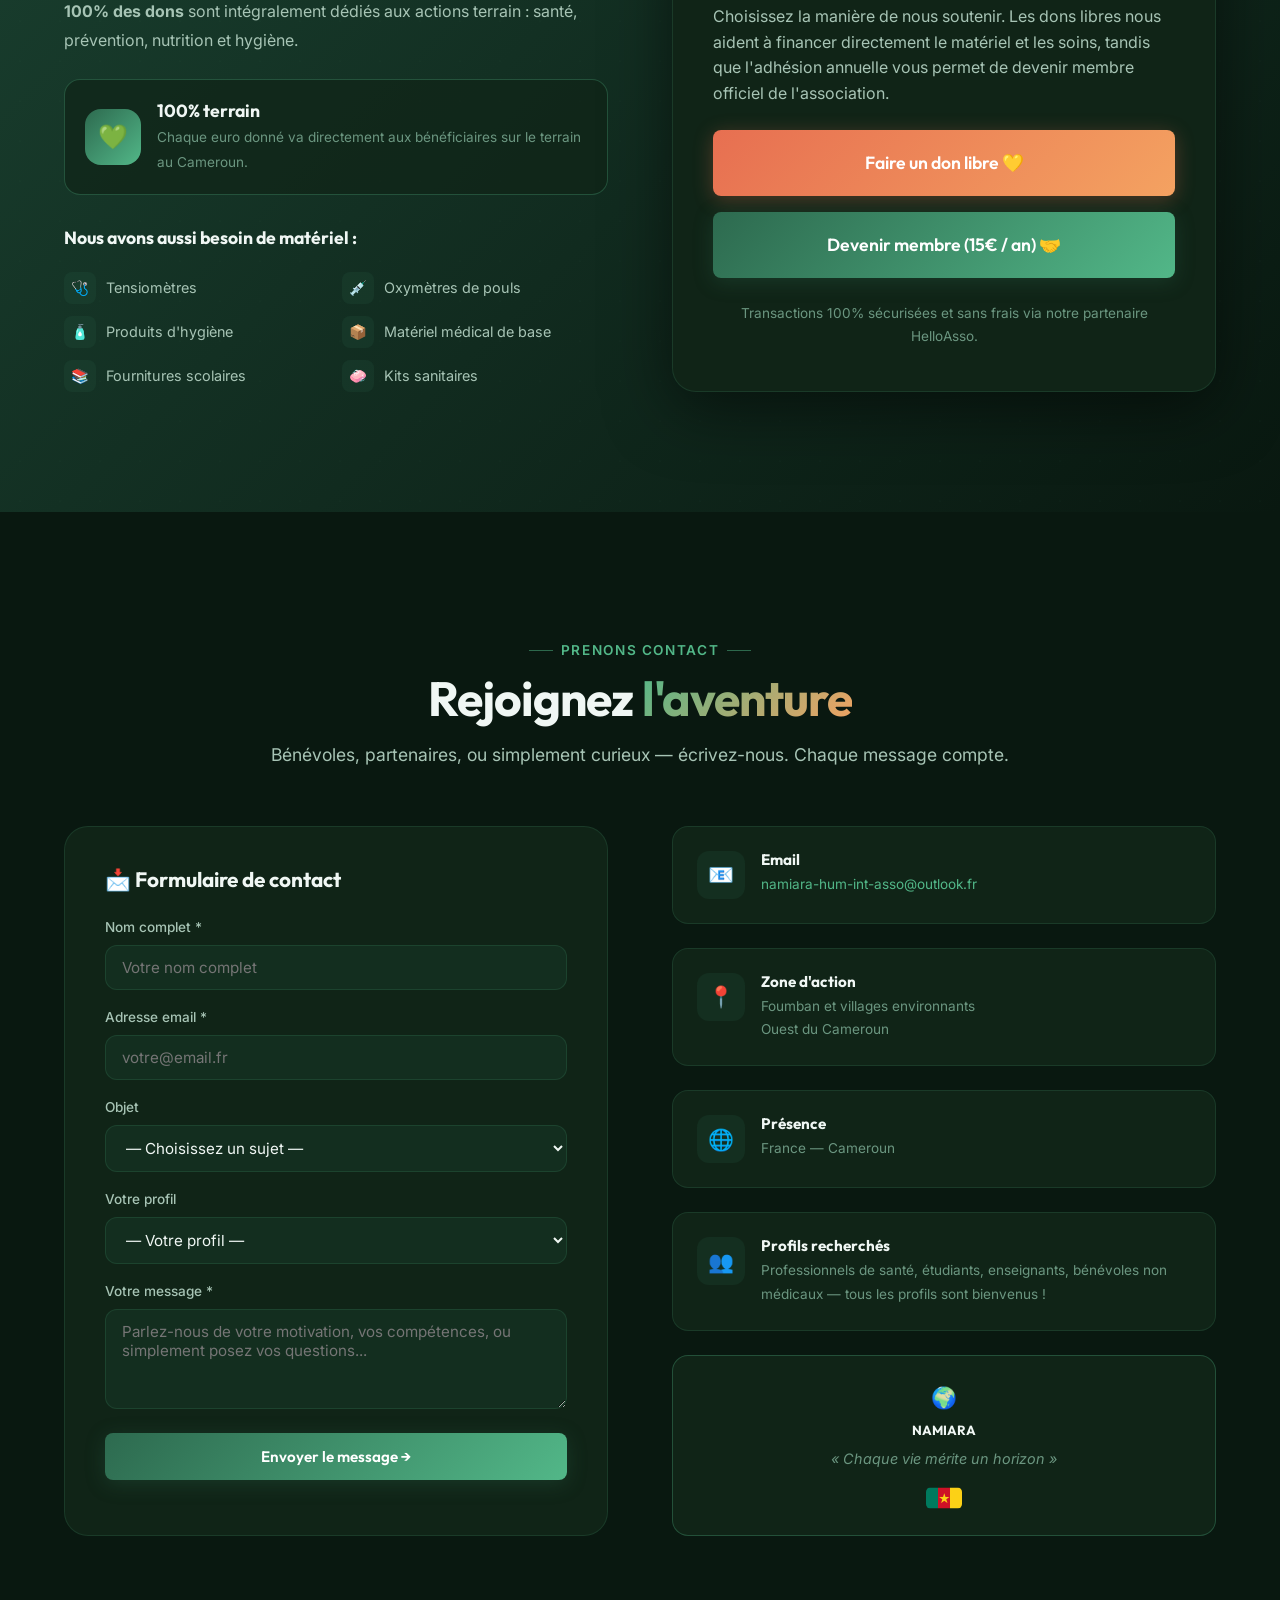
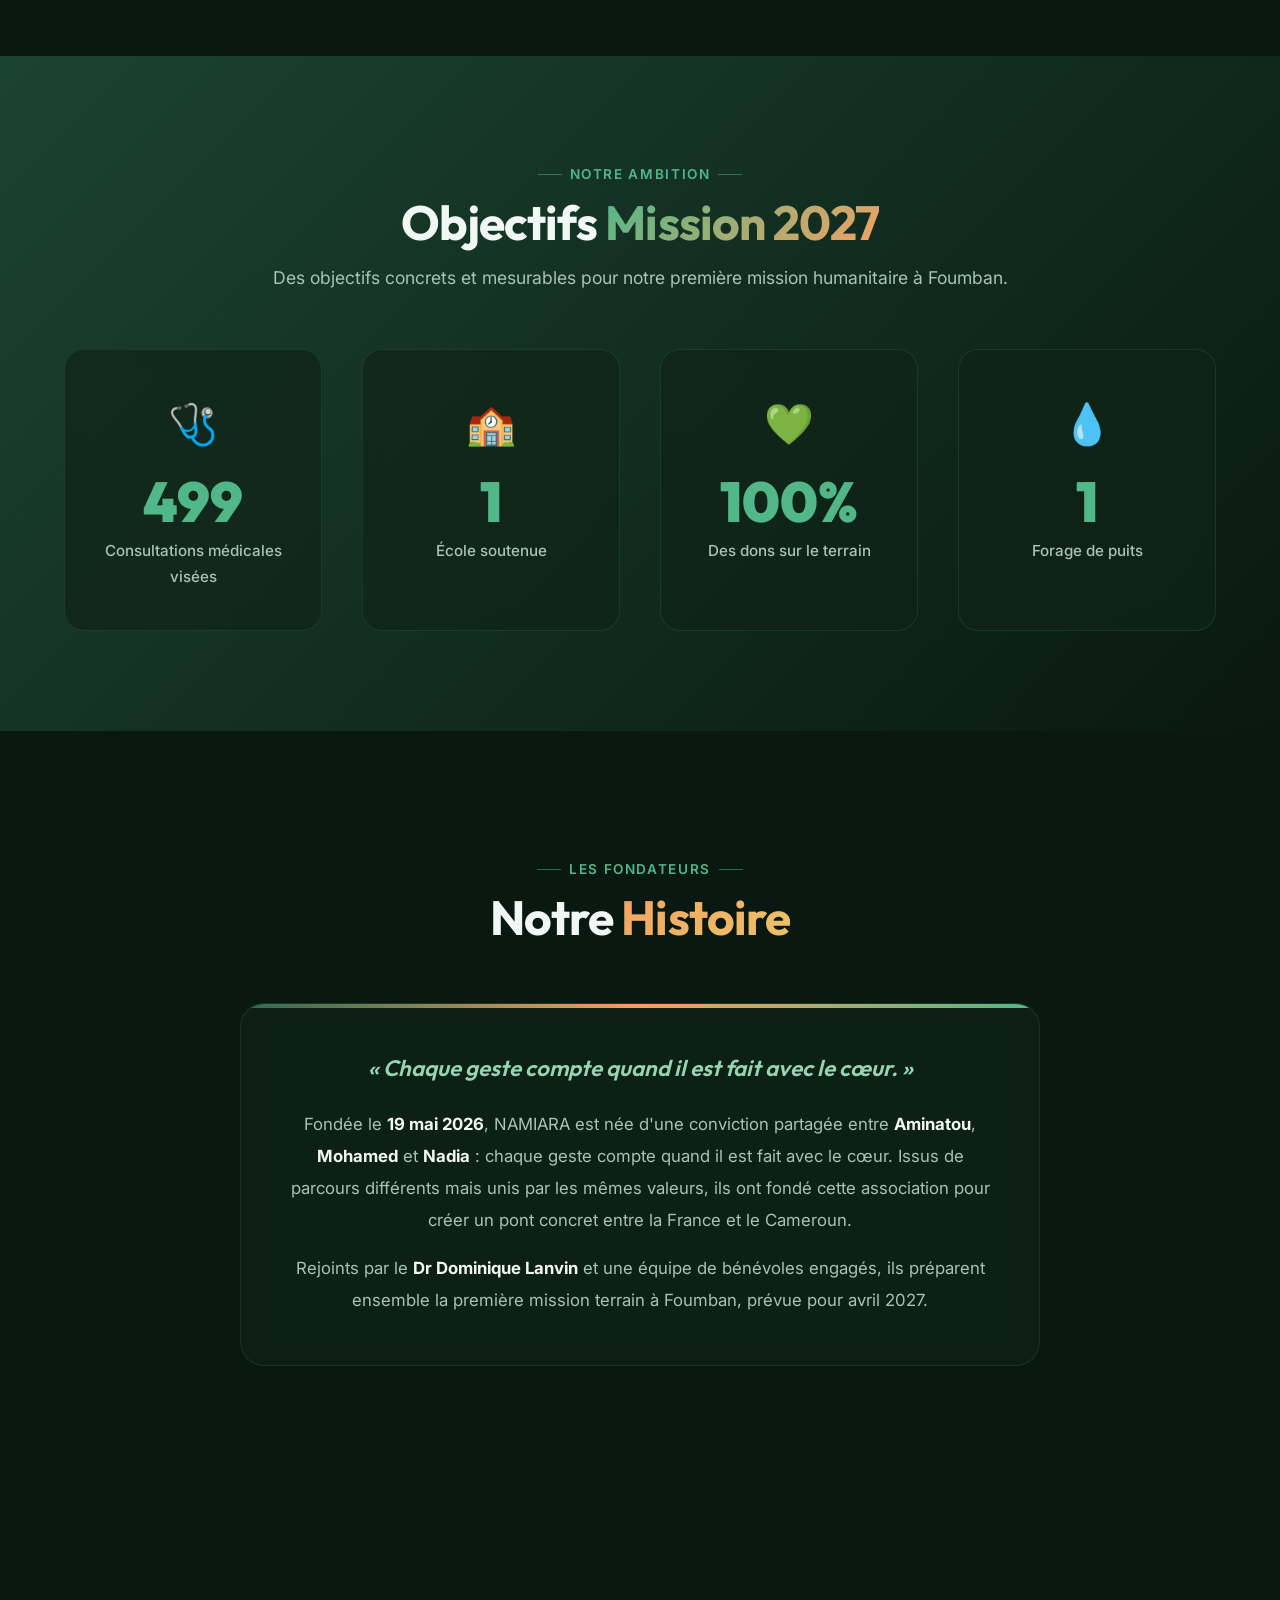
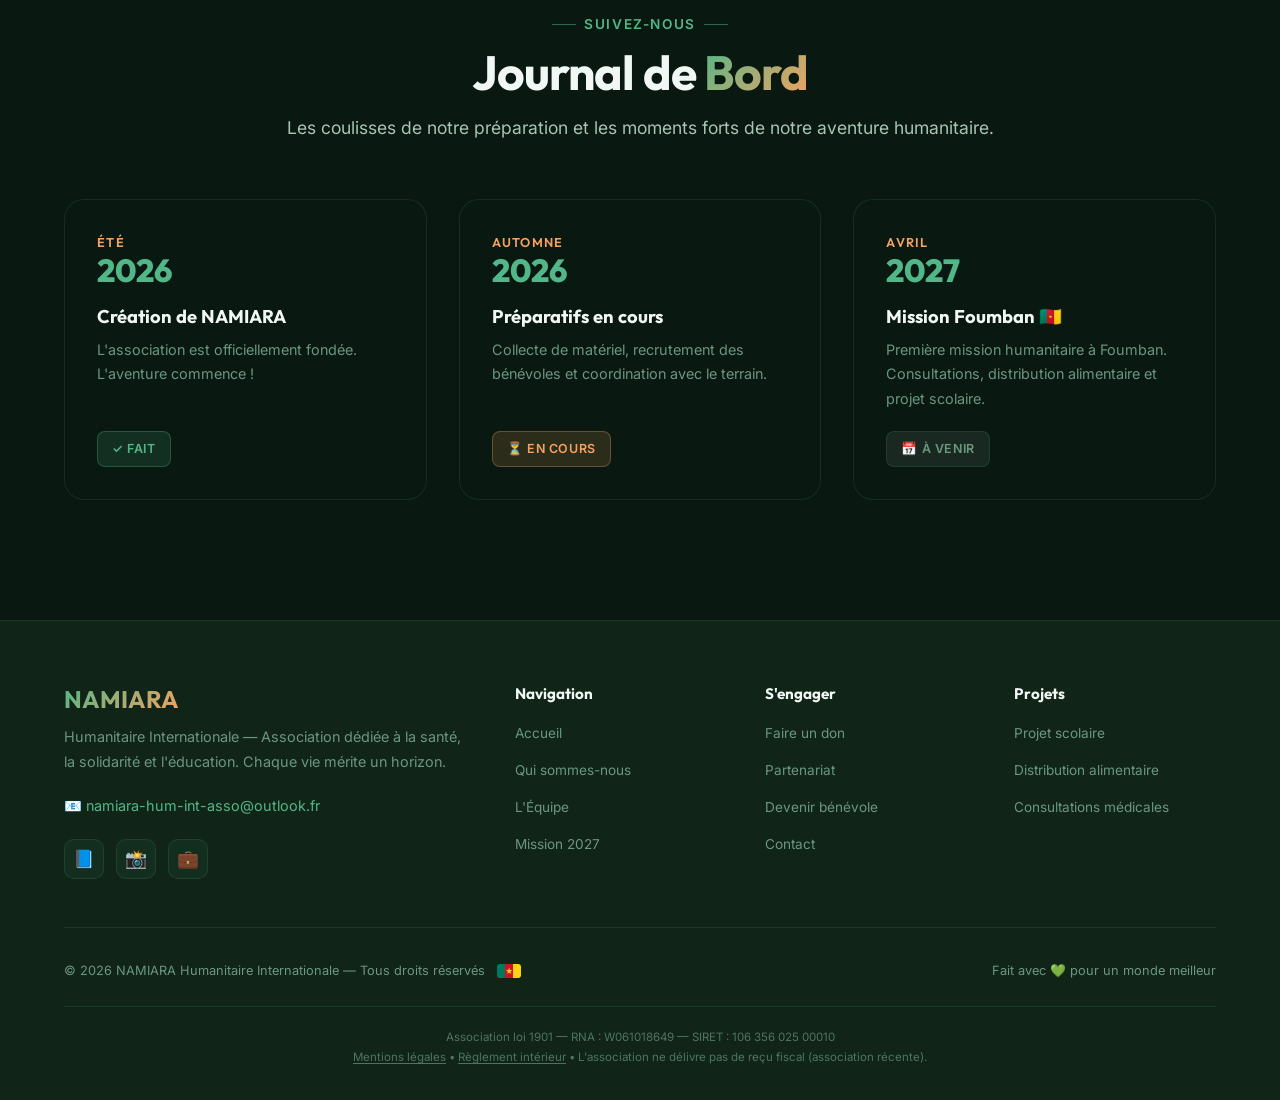
==== commit 740170f7: "Update contact form redirect URL" ====
--- a/index.html
+++ b/index.html
@@ -586,7 +586,7 @@
       <div class="contact-grid">
         <div class="contact-form-card reveal-left">
           <form action="https://formsubmit.co/namiara-hum-int-asso@outlook.fr" method="POST">
-            <input type="hidden" name="_next" value="https://trunksanv1.github.io/Namiara/?success=true">
+            <input type="hidden" name="_next" value="https://namiaraassociation.github.io/Namiara-Website/?success=true">
             <input type="hidden" name="_subject" value="Nouveau message depuis le site web Namiara !">
             <input type="hidden" name="_template" value="box">
             
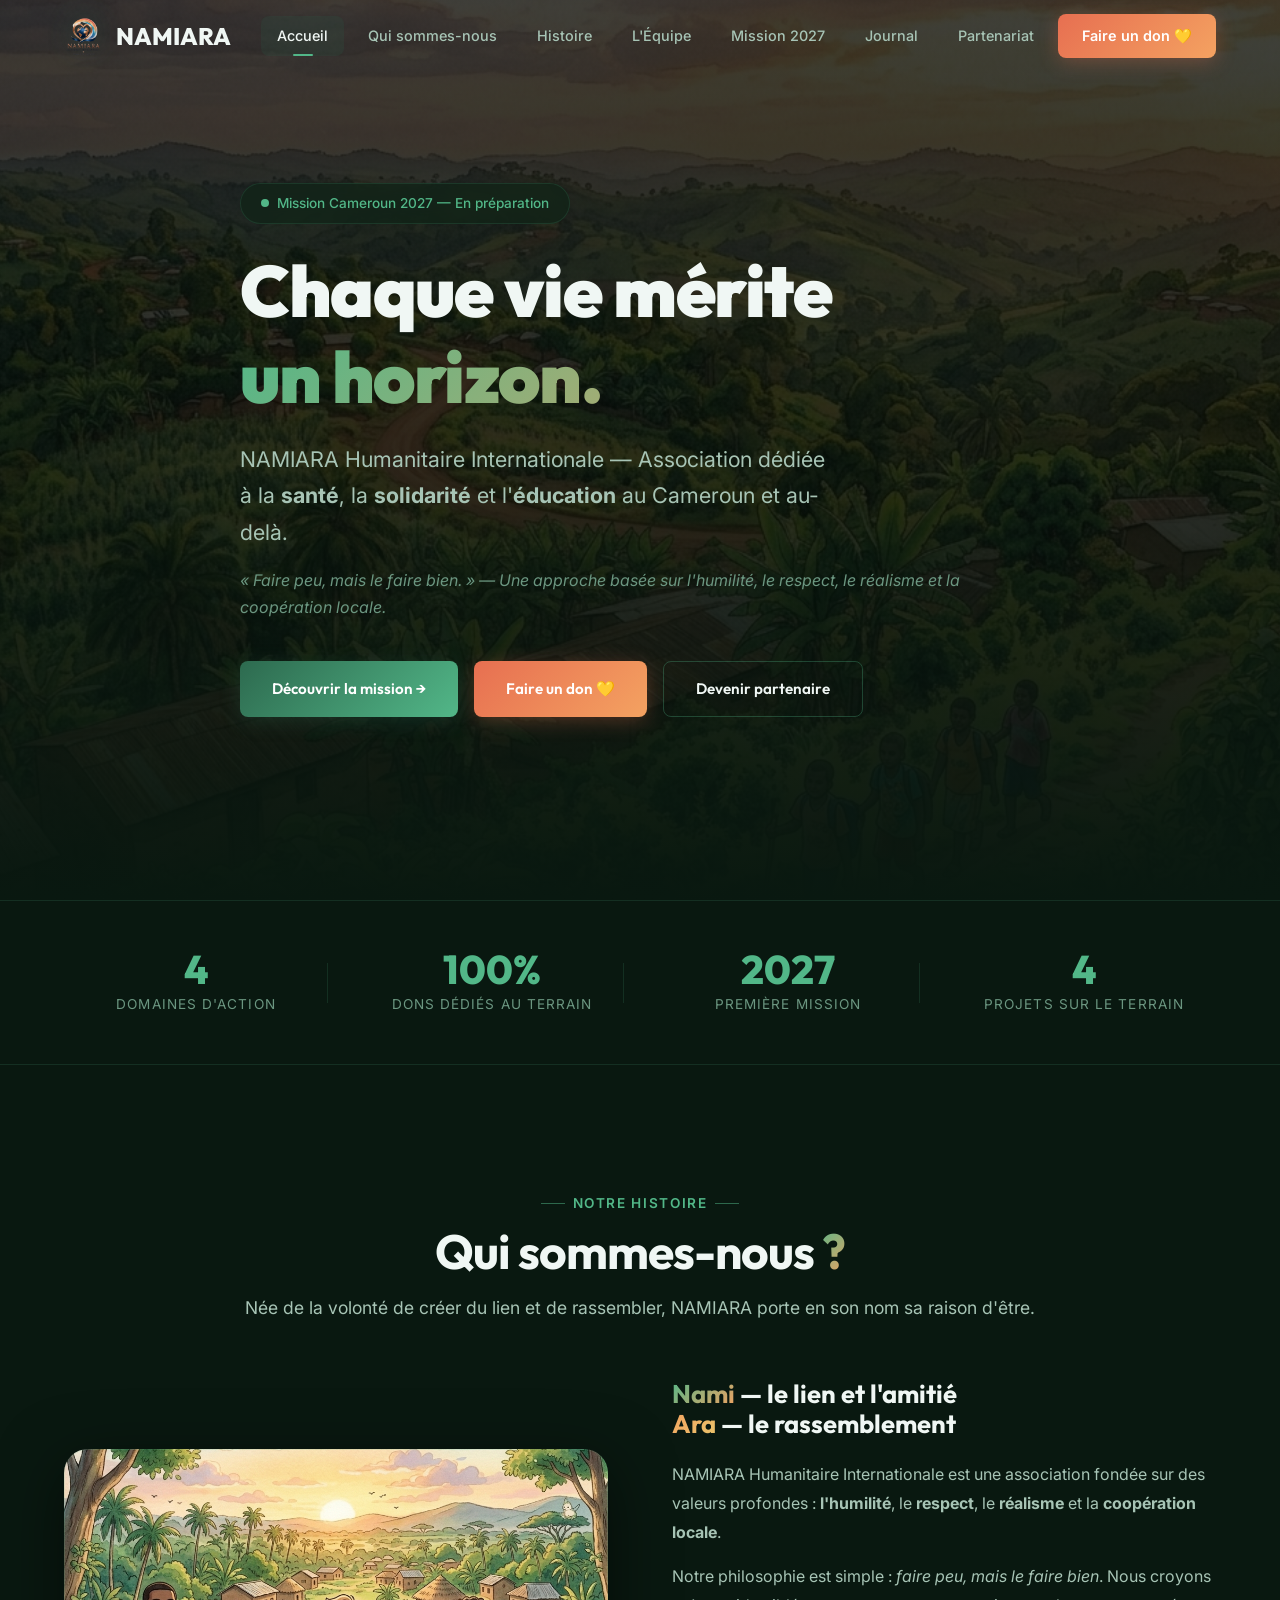
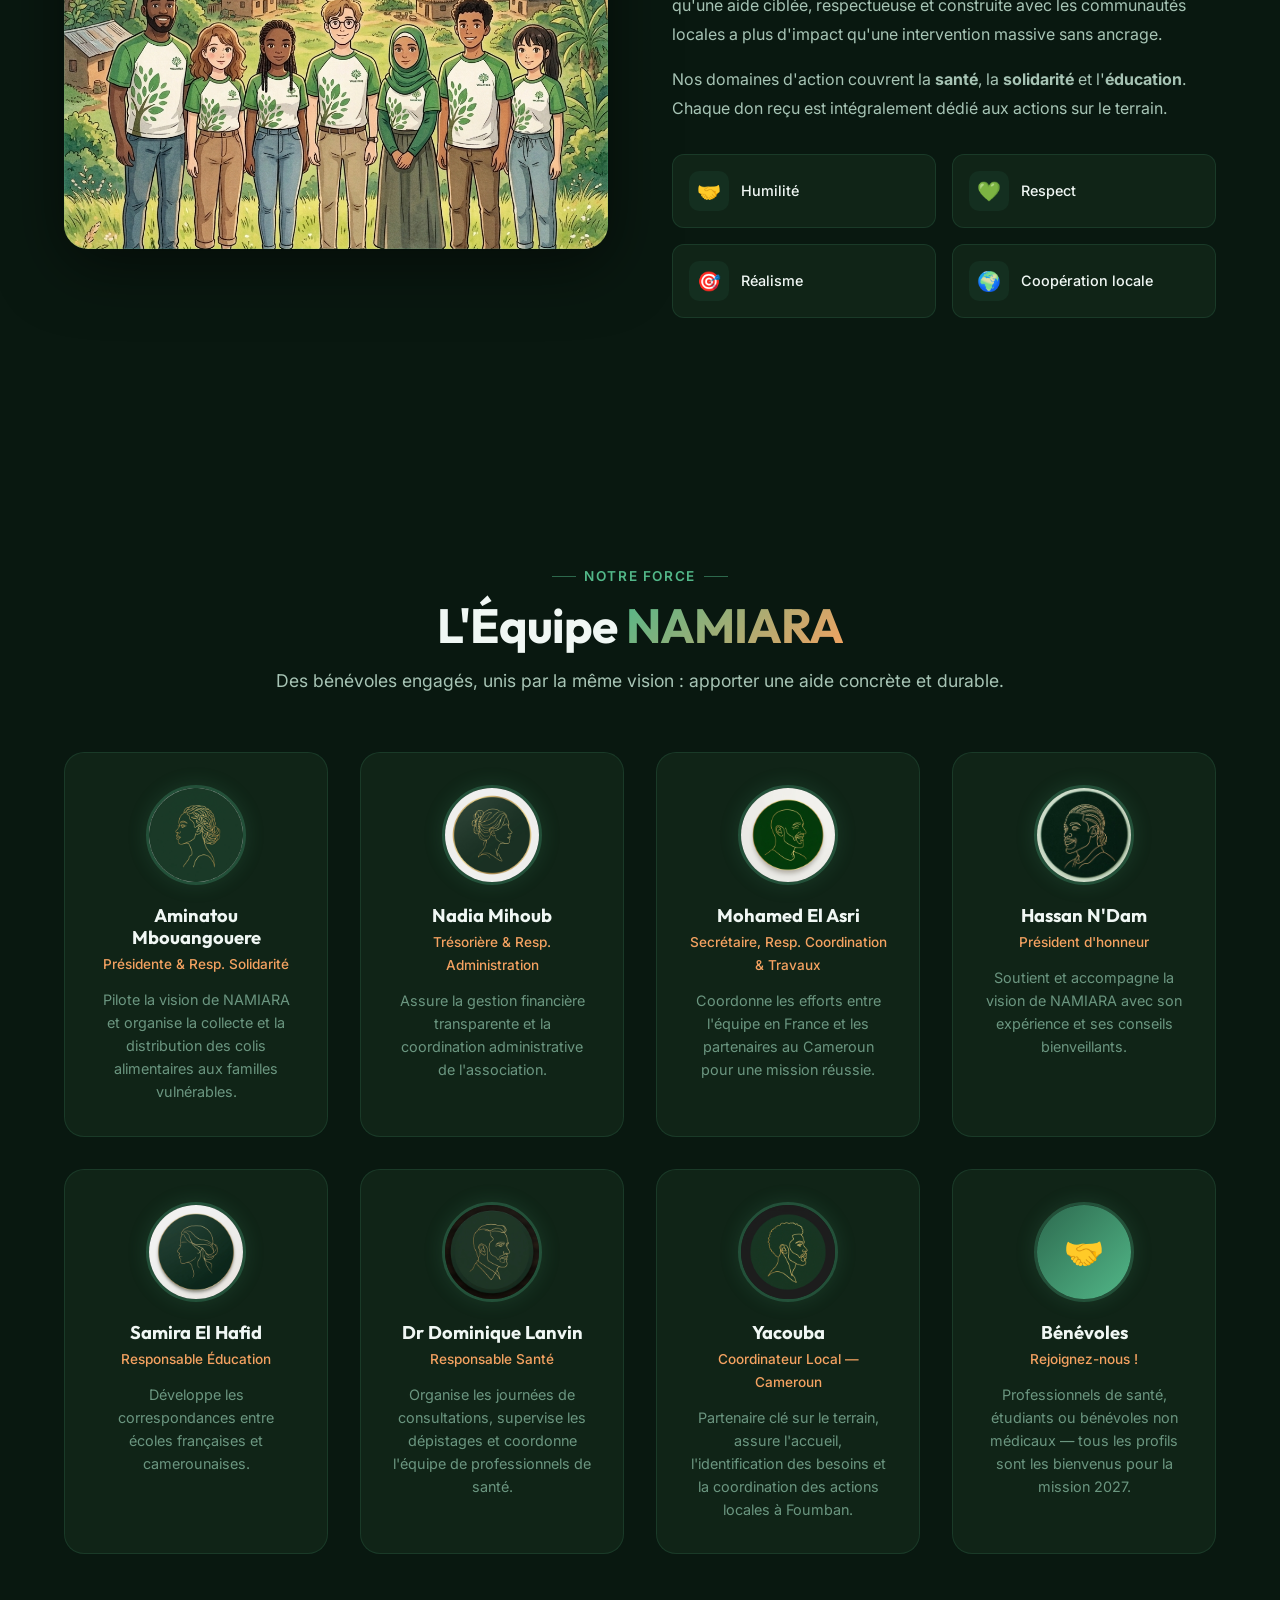
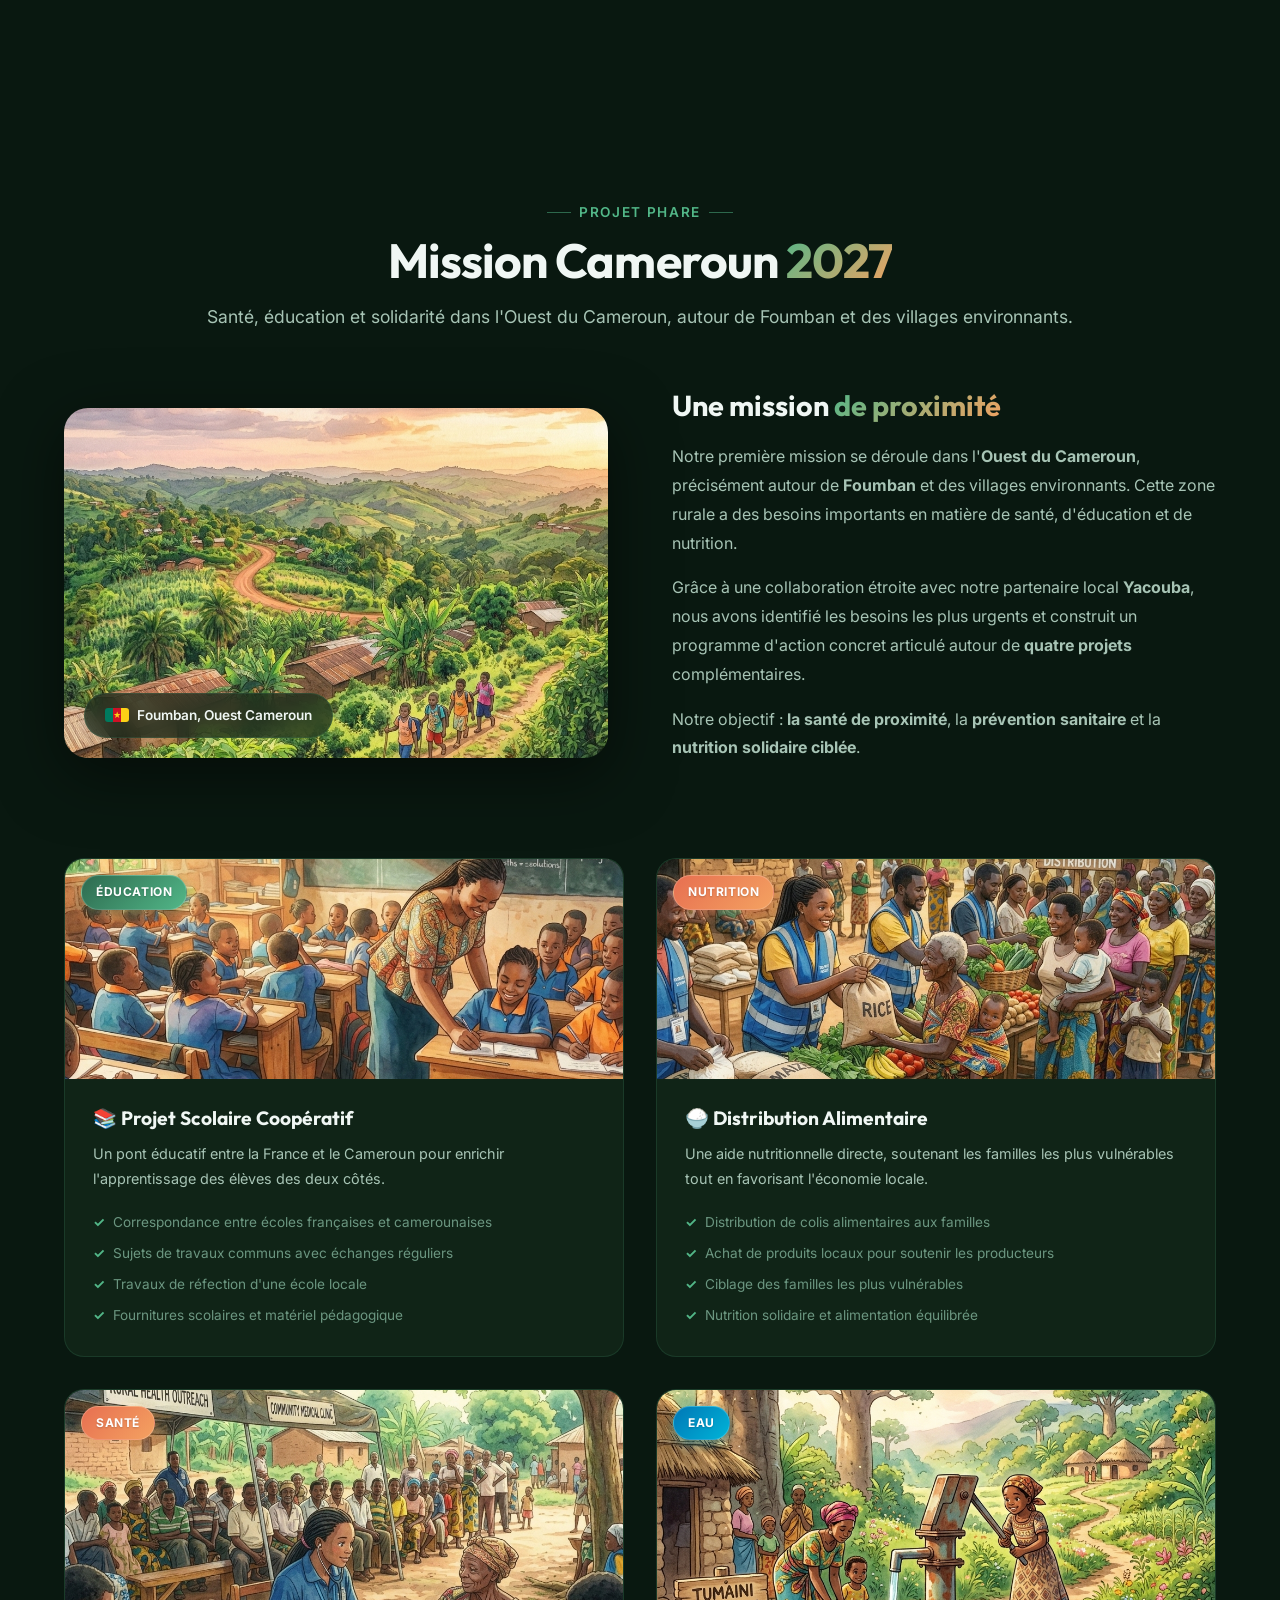
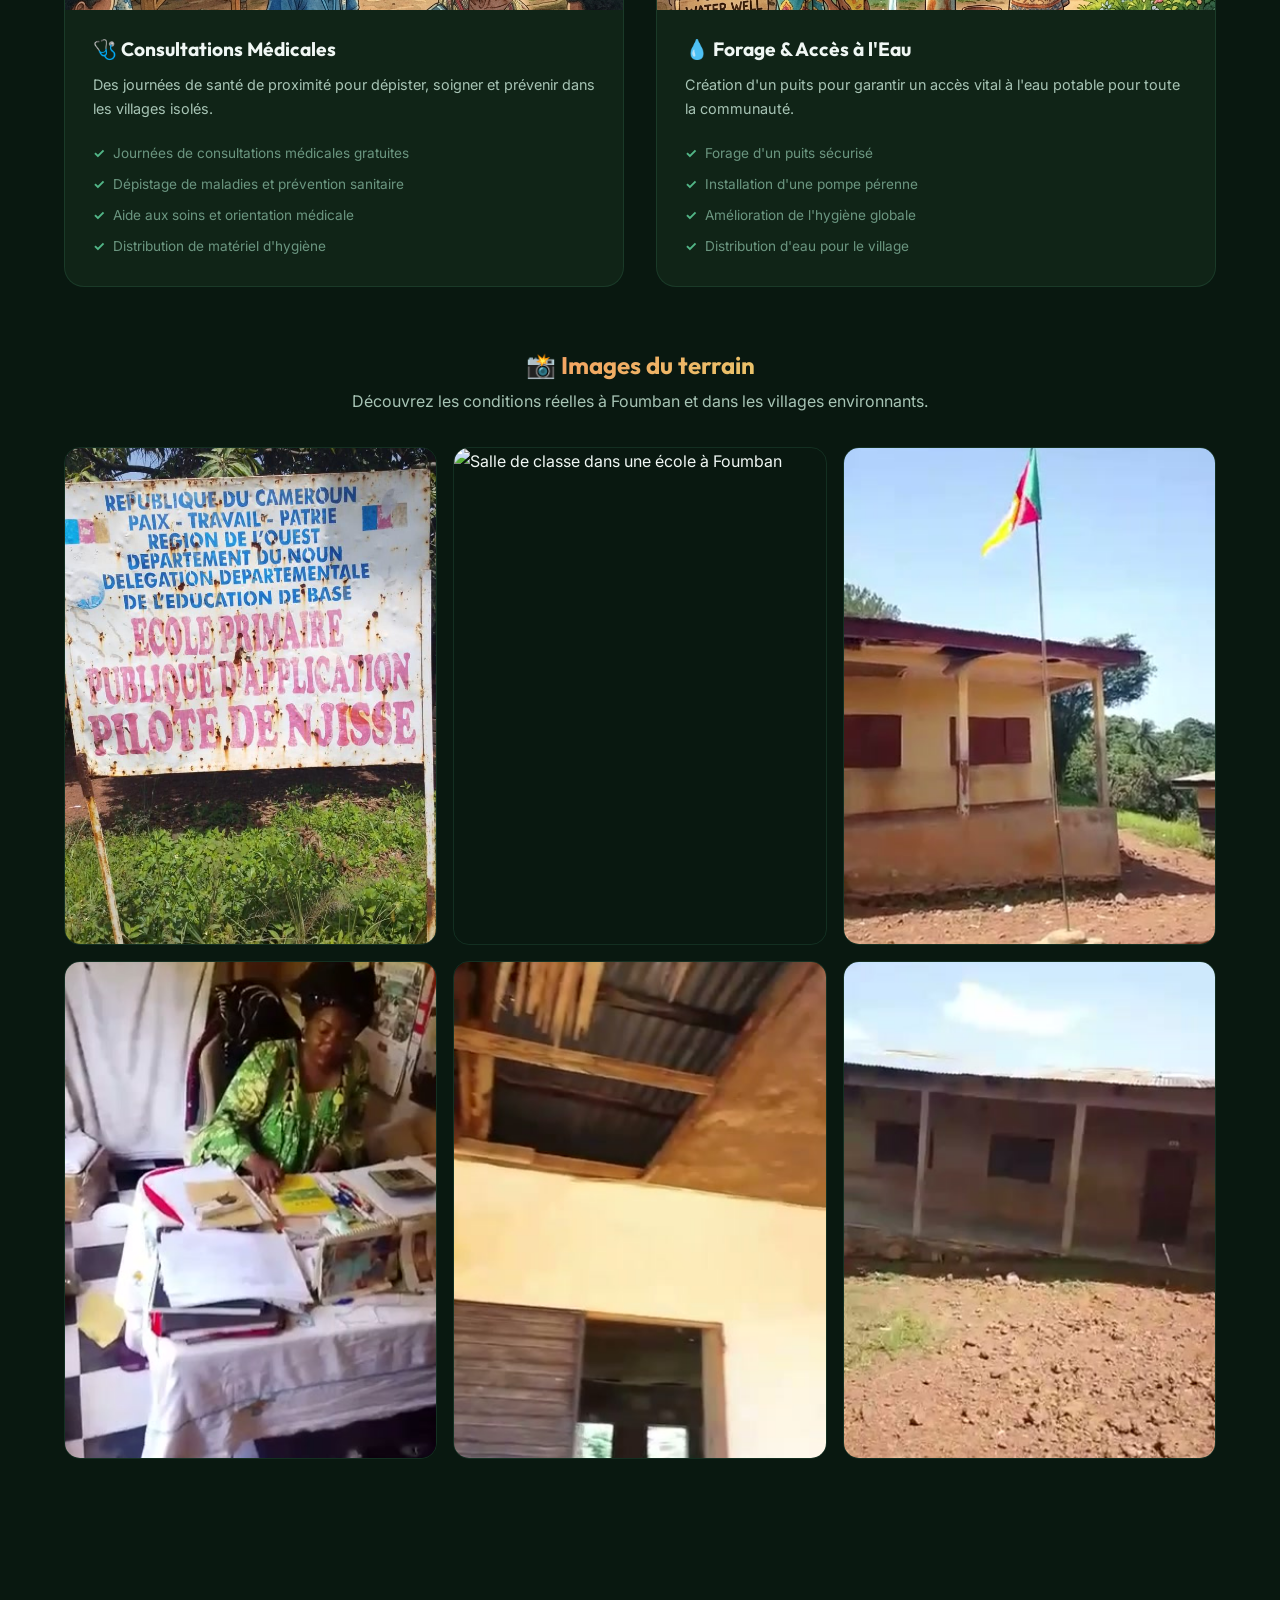
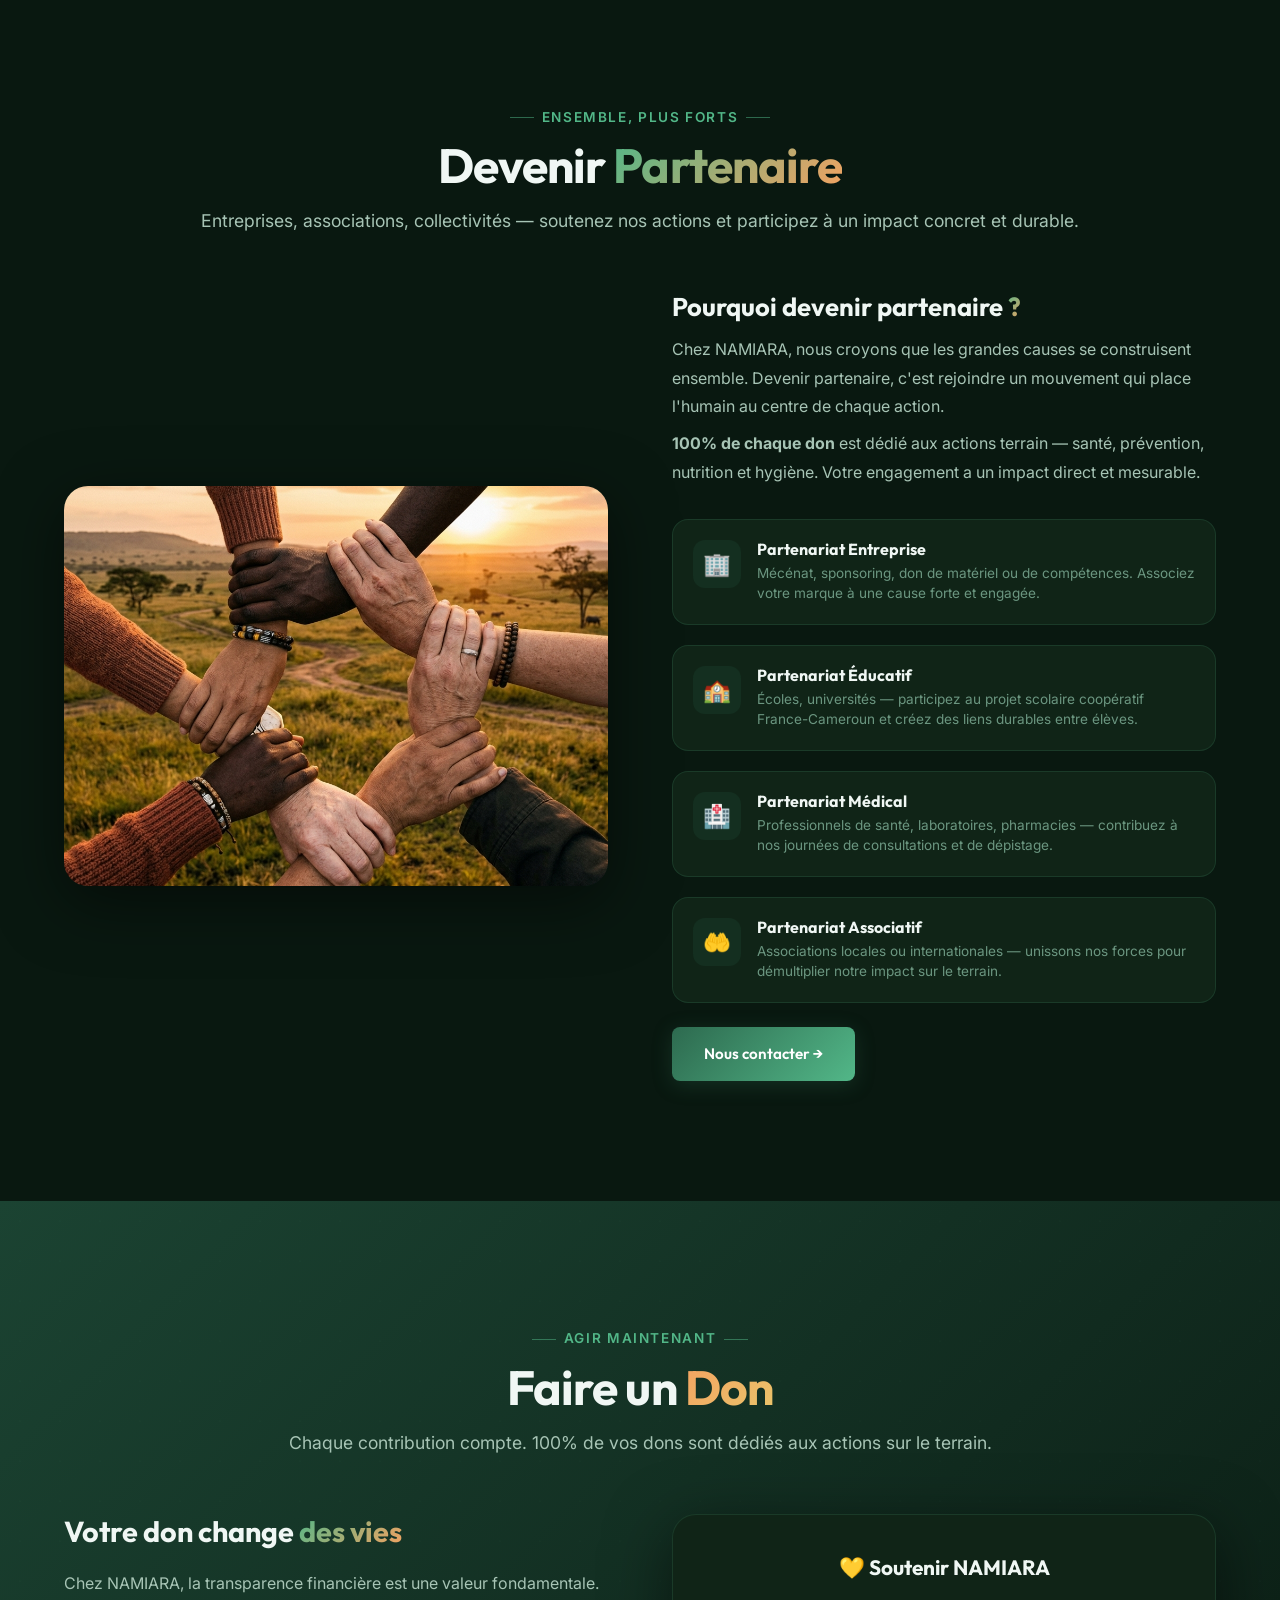
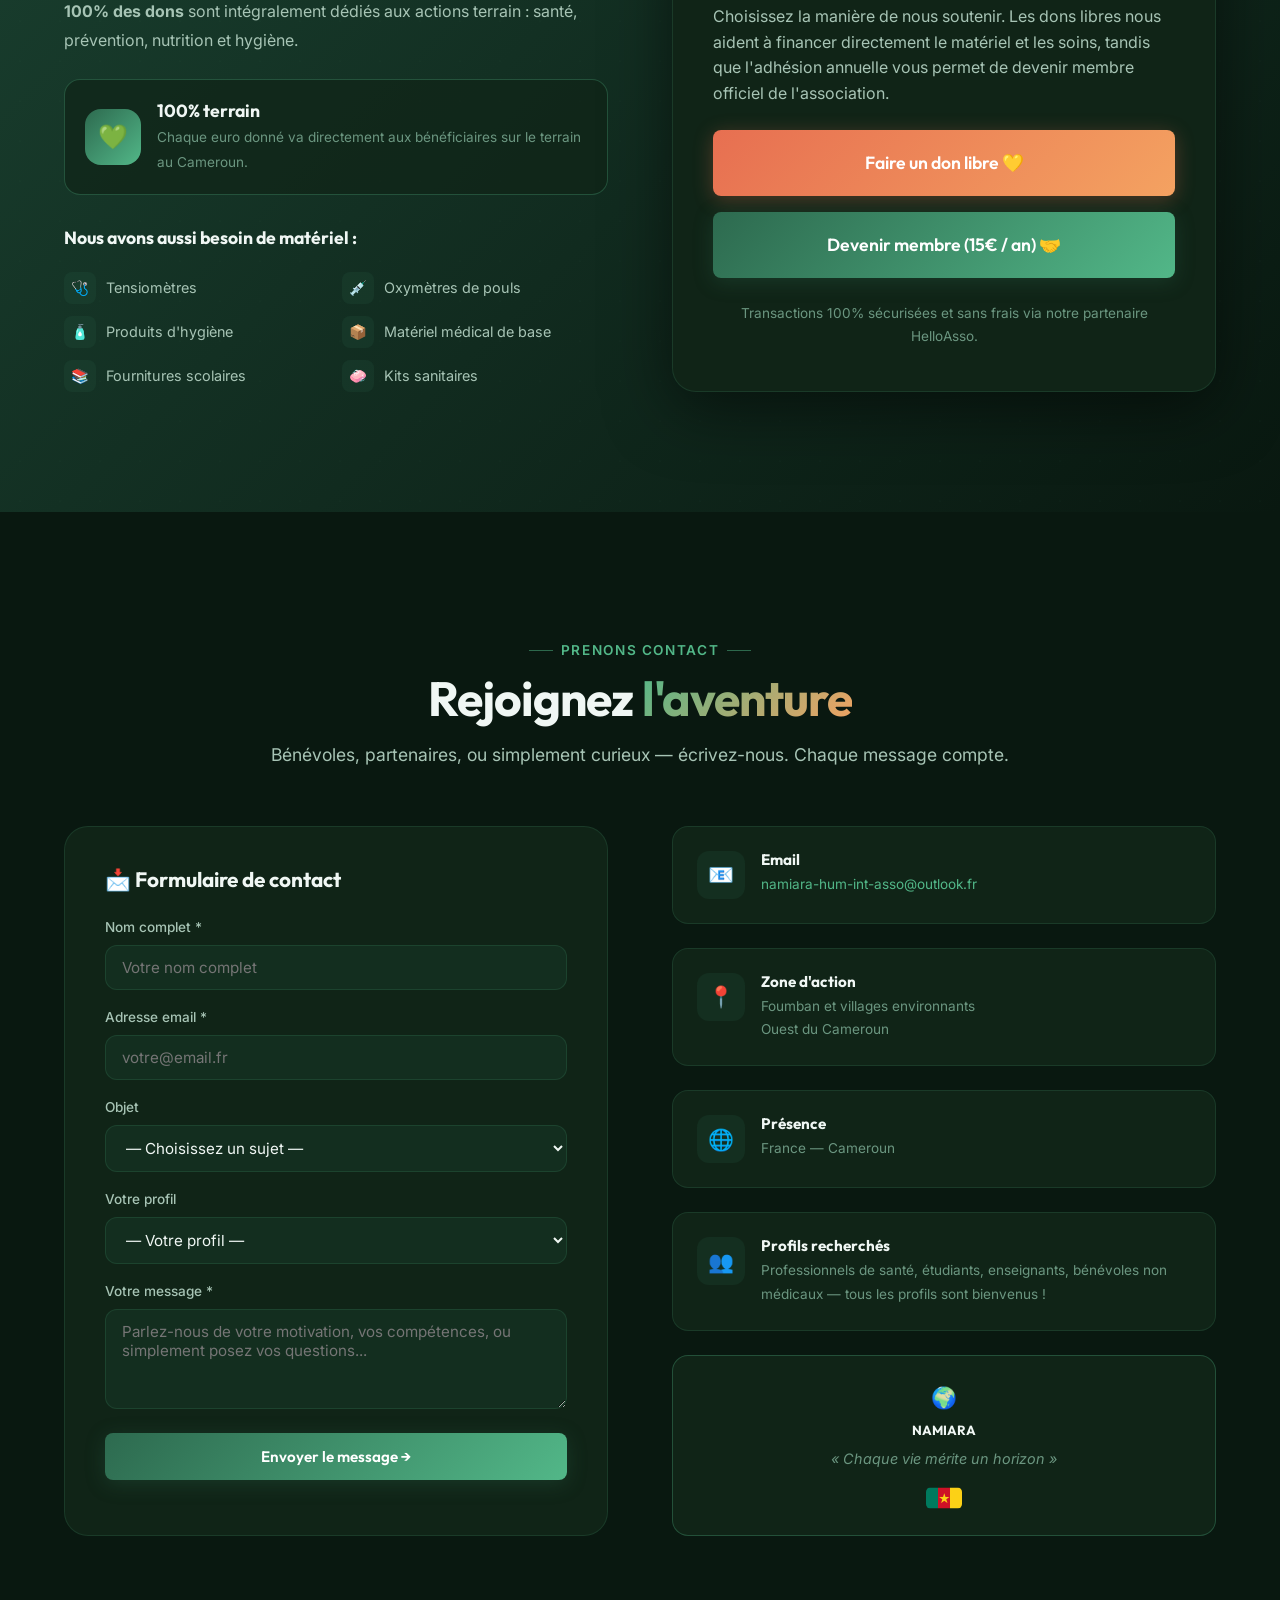
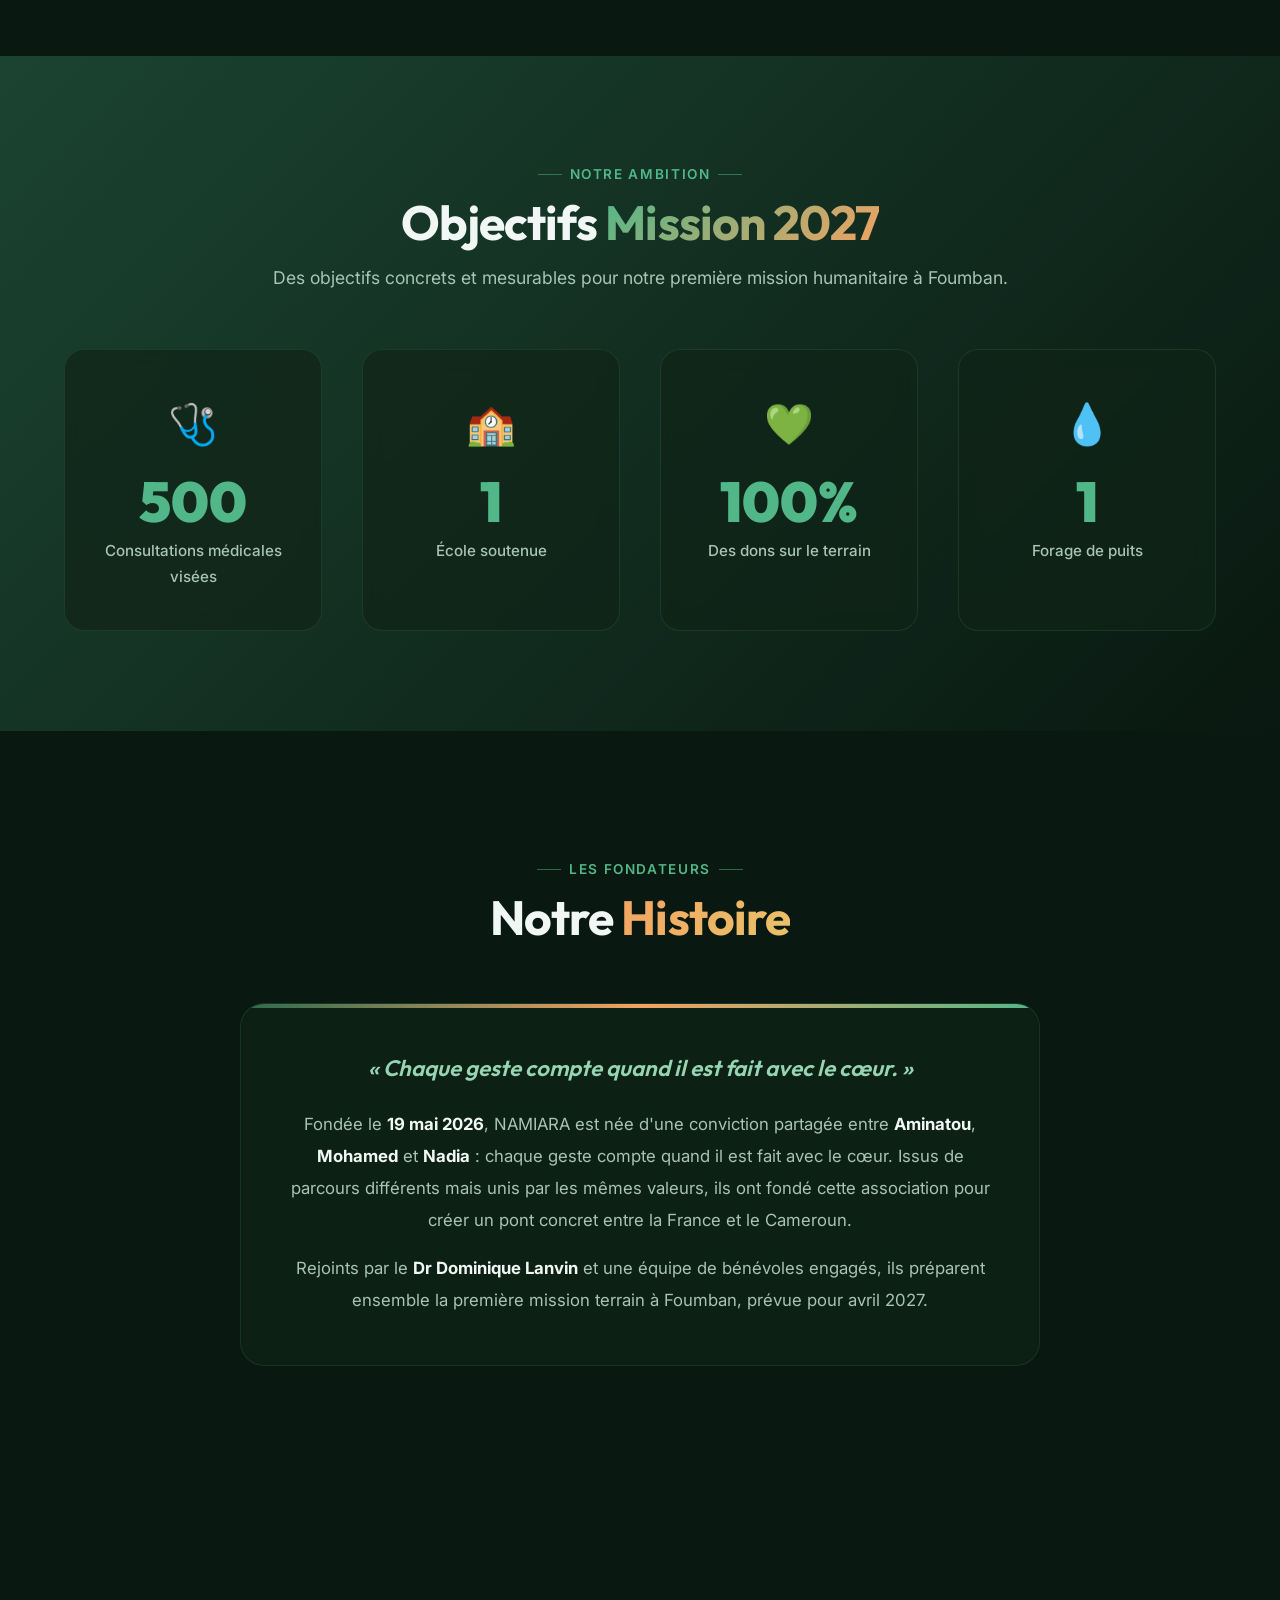
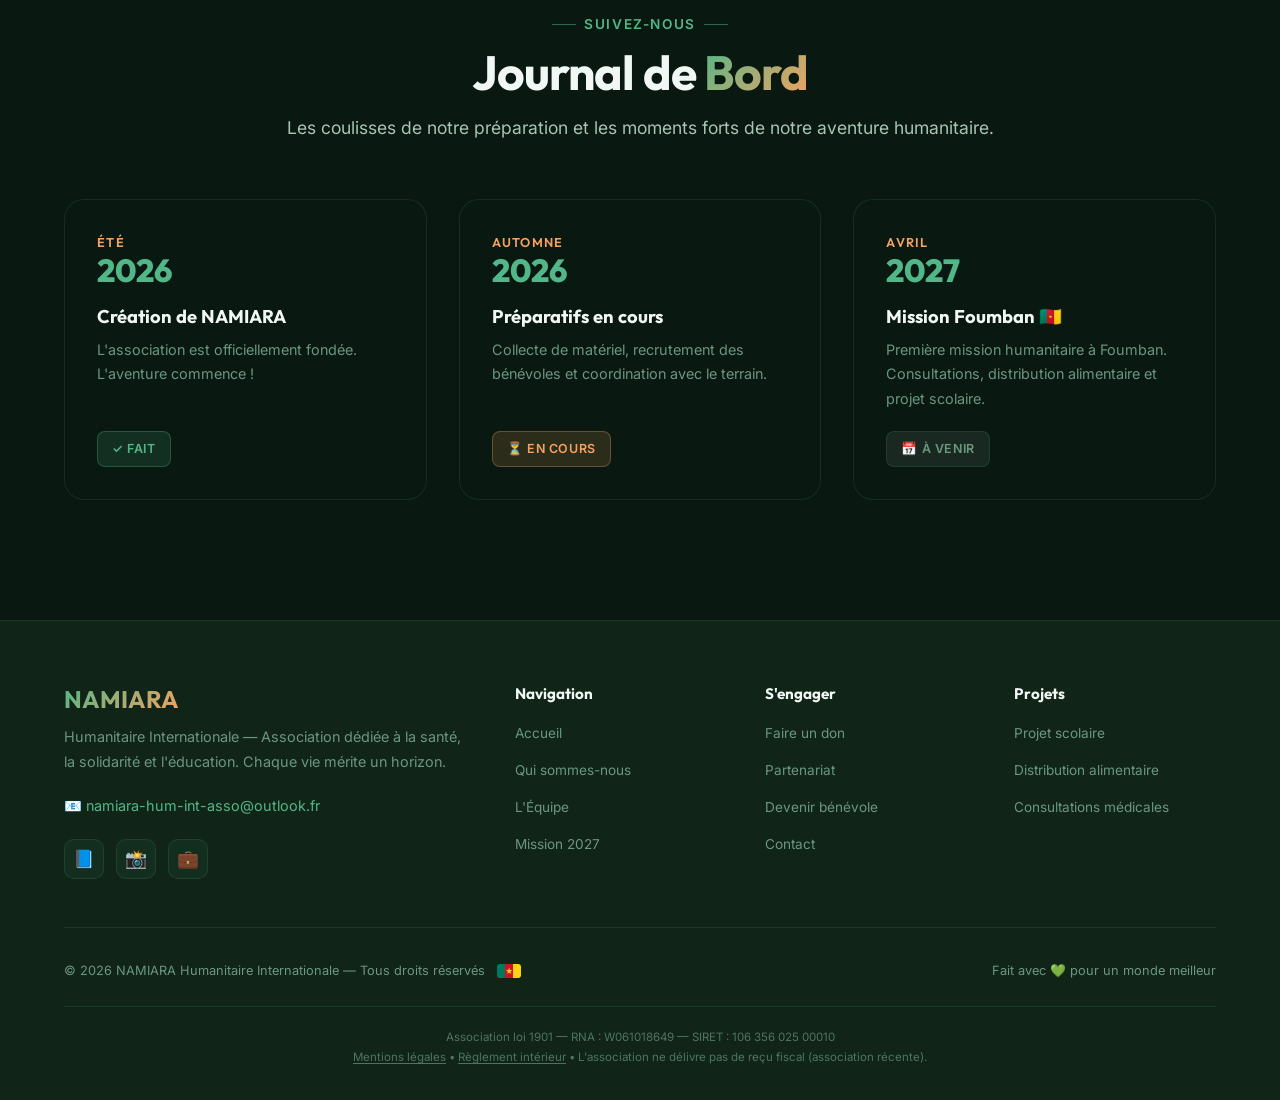
==== commit be1c83e4: "adding qrcode, website link and form redirection" ====
--- a/index.html
+++ b/index.html
@@ -586,7 +586,7 @@
       <div class="contact-grid">
         <div class="contact-form-card reveal-left">
           <form action="https://formsubmit.co/namiara-hum-int-asso@outlook.fr" method="POST">
-            <input type="hidden" name="_next" value="https://namiaraassociation.github.io/Namiara-Website/?success=true">
+            <input type="hidden" name="_next" value="https://namiara.fr/?success=true">
             <input type="hidden" name="_subject" value="Nouveau message depuis le site web Namiara !">
             <input type="hidden" name="_template" value="box">
             
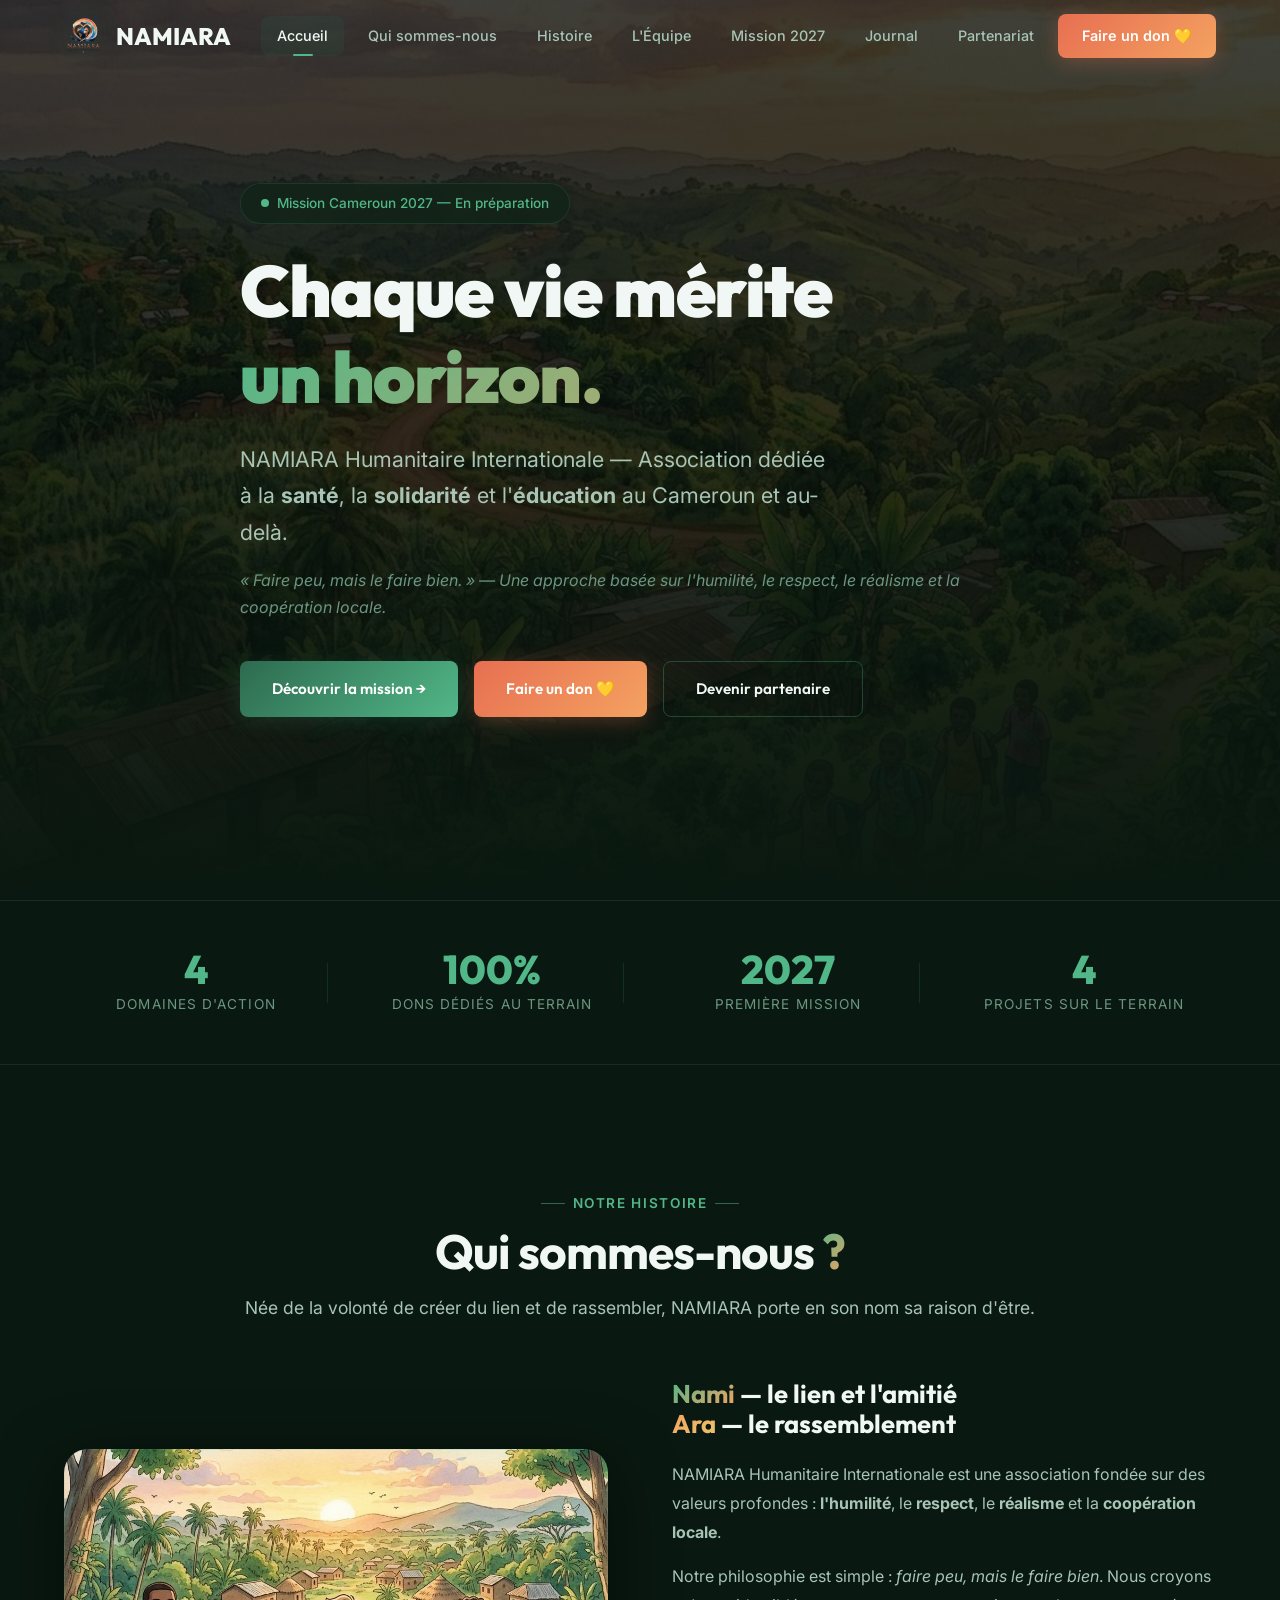
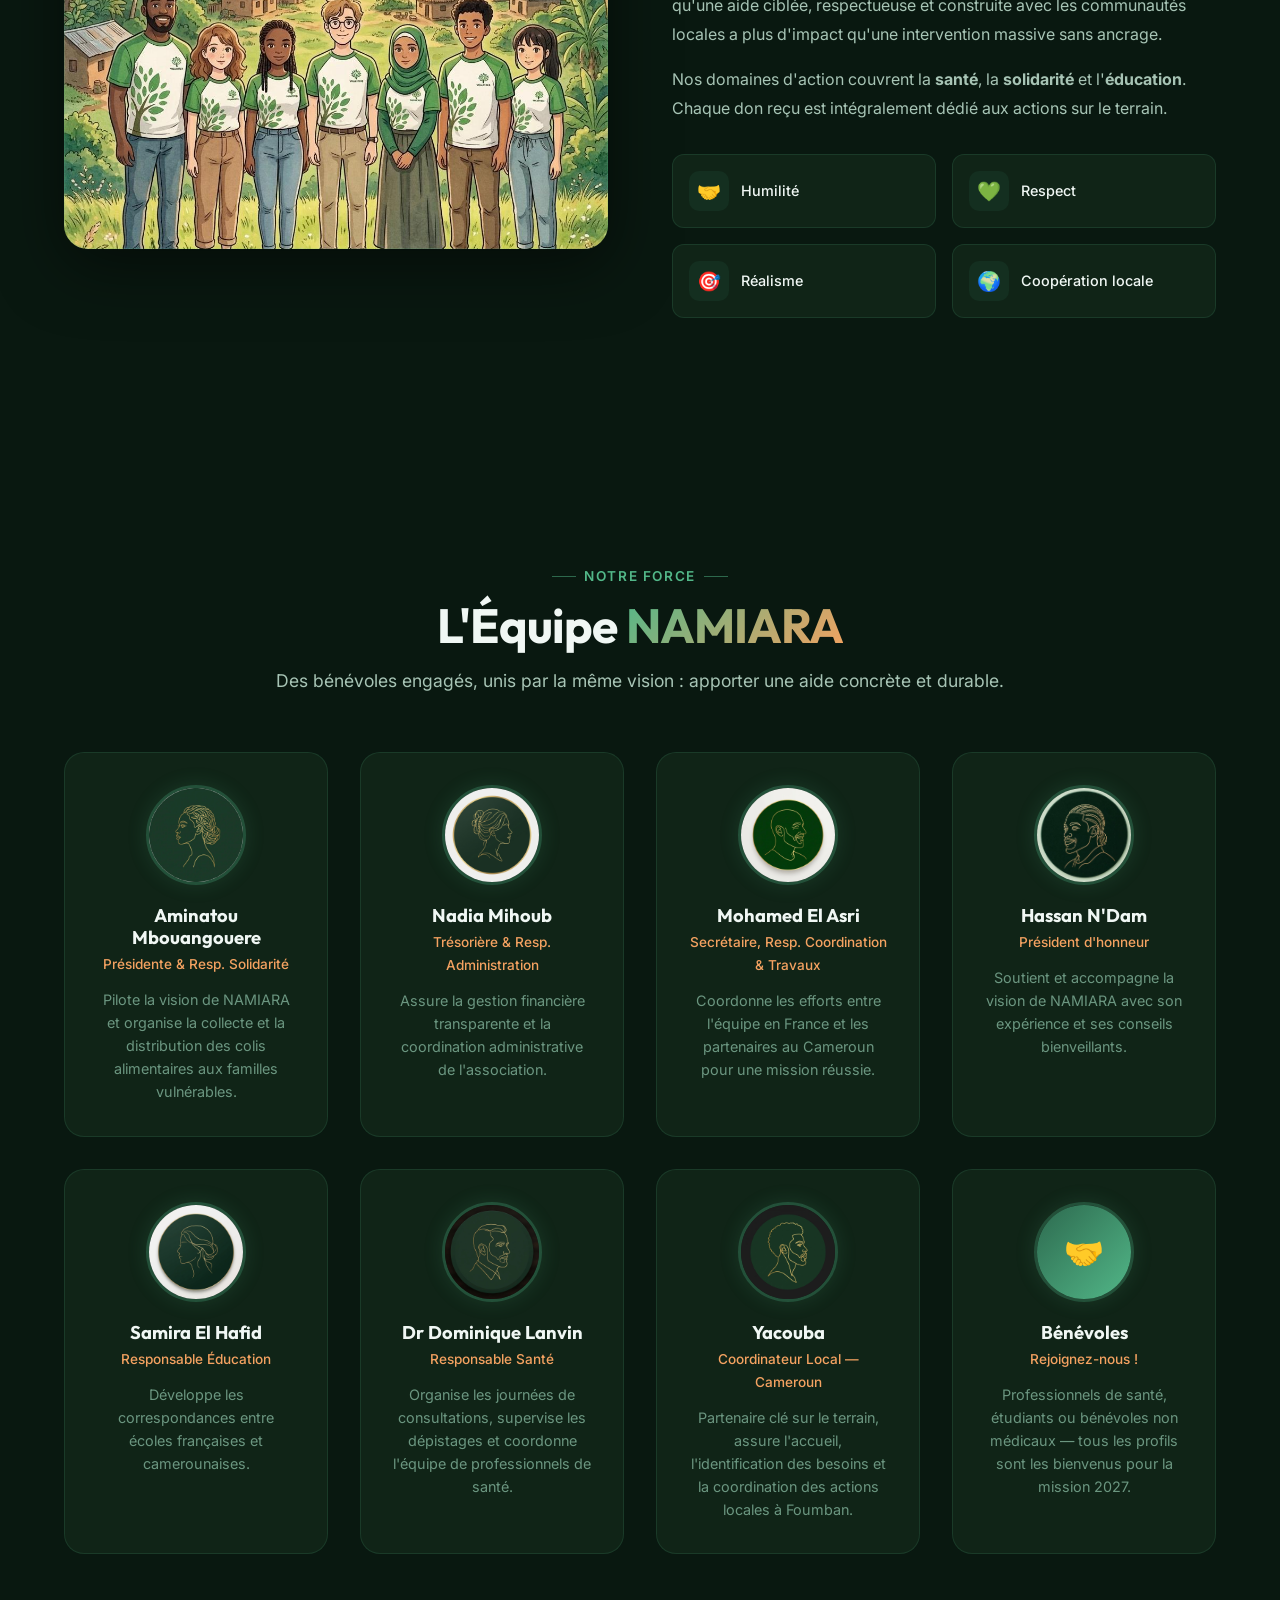
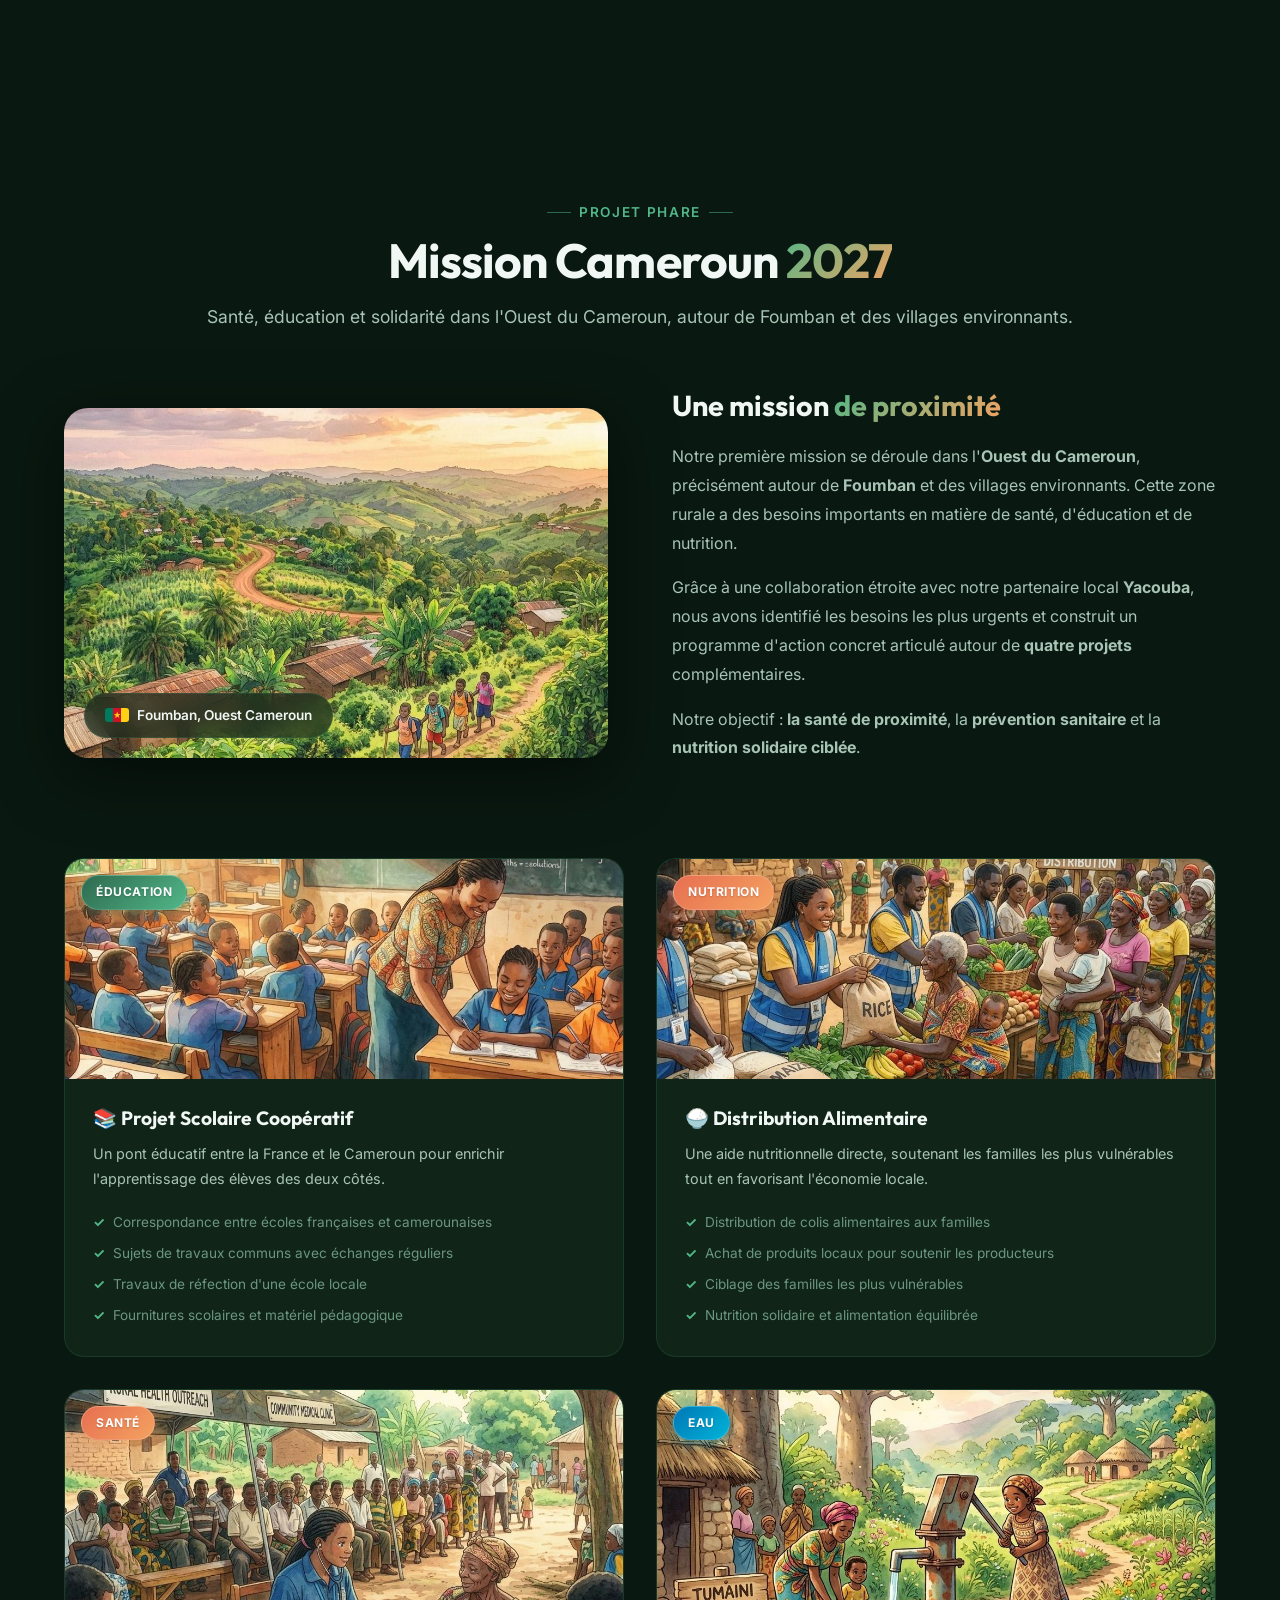
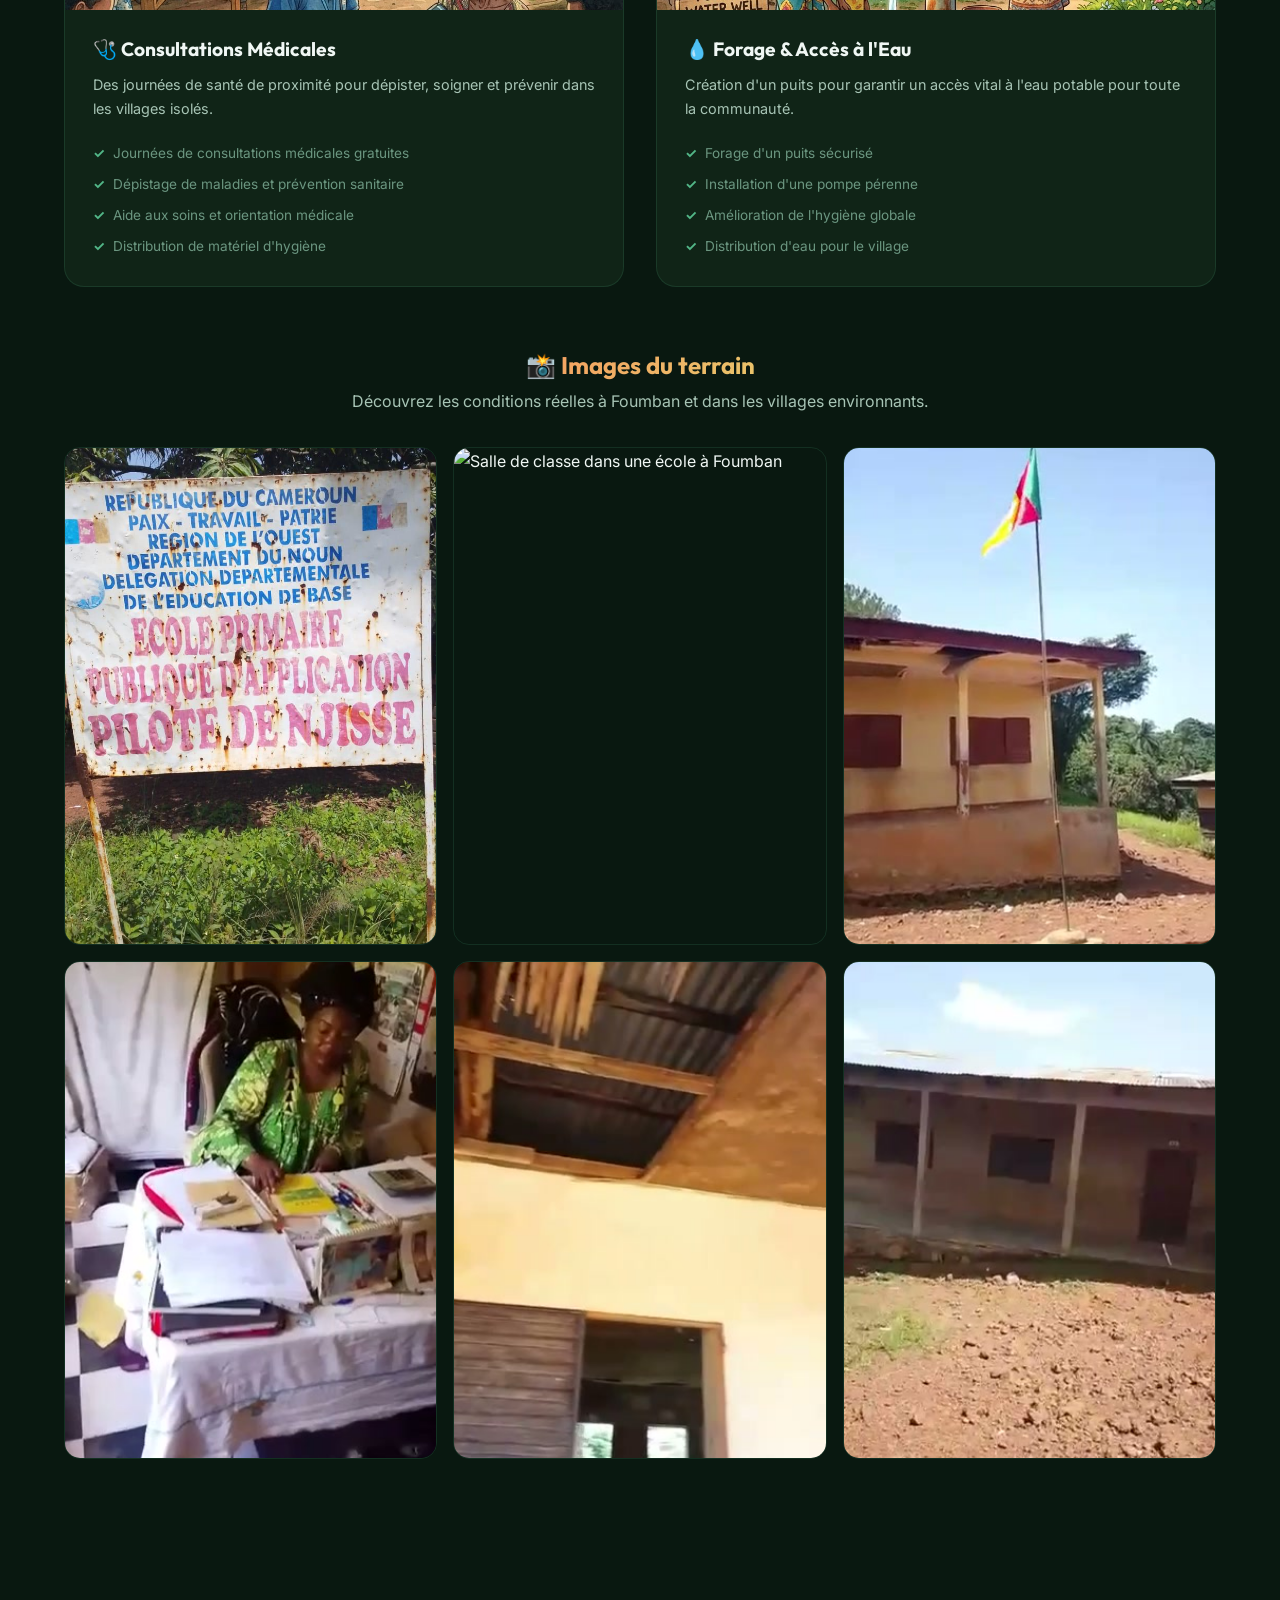
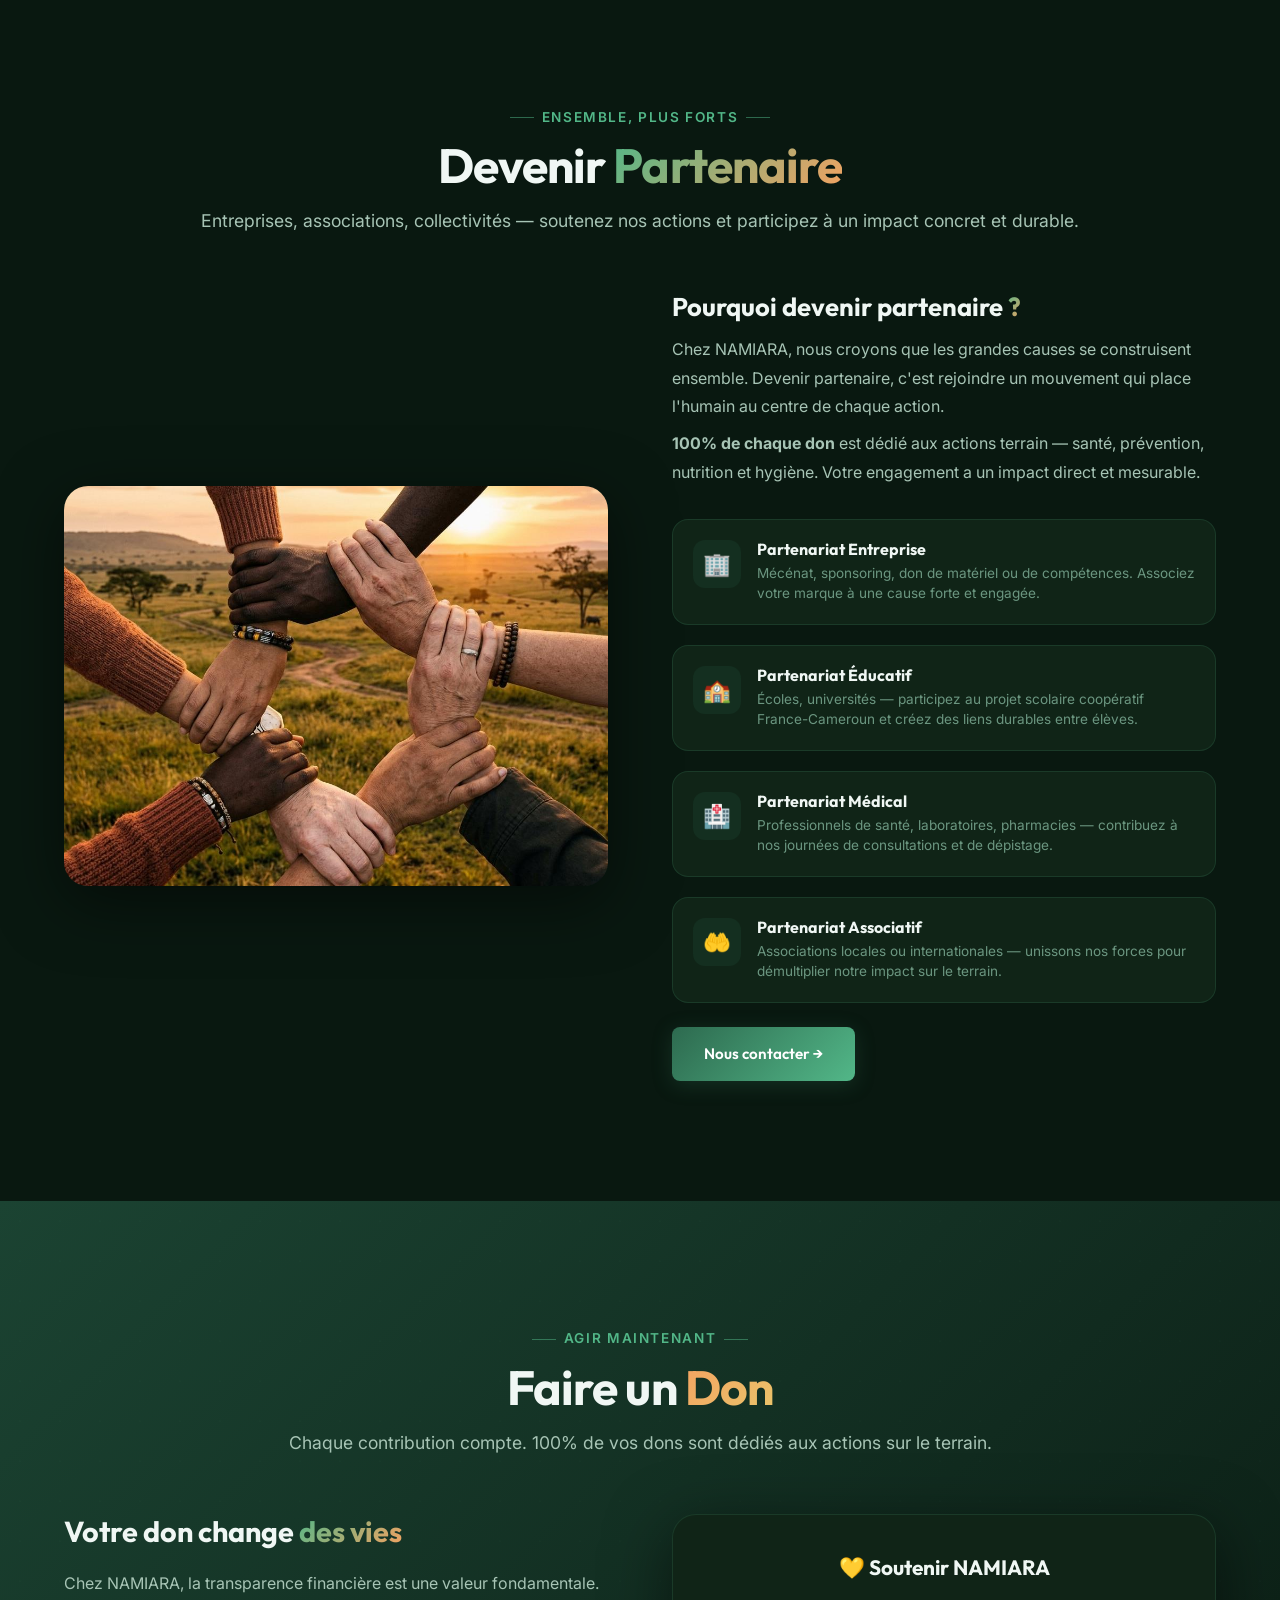
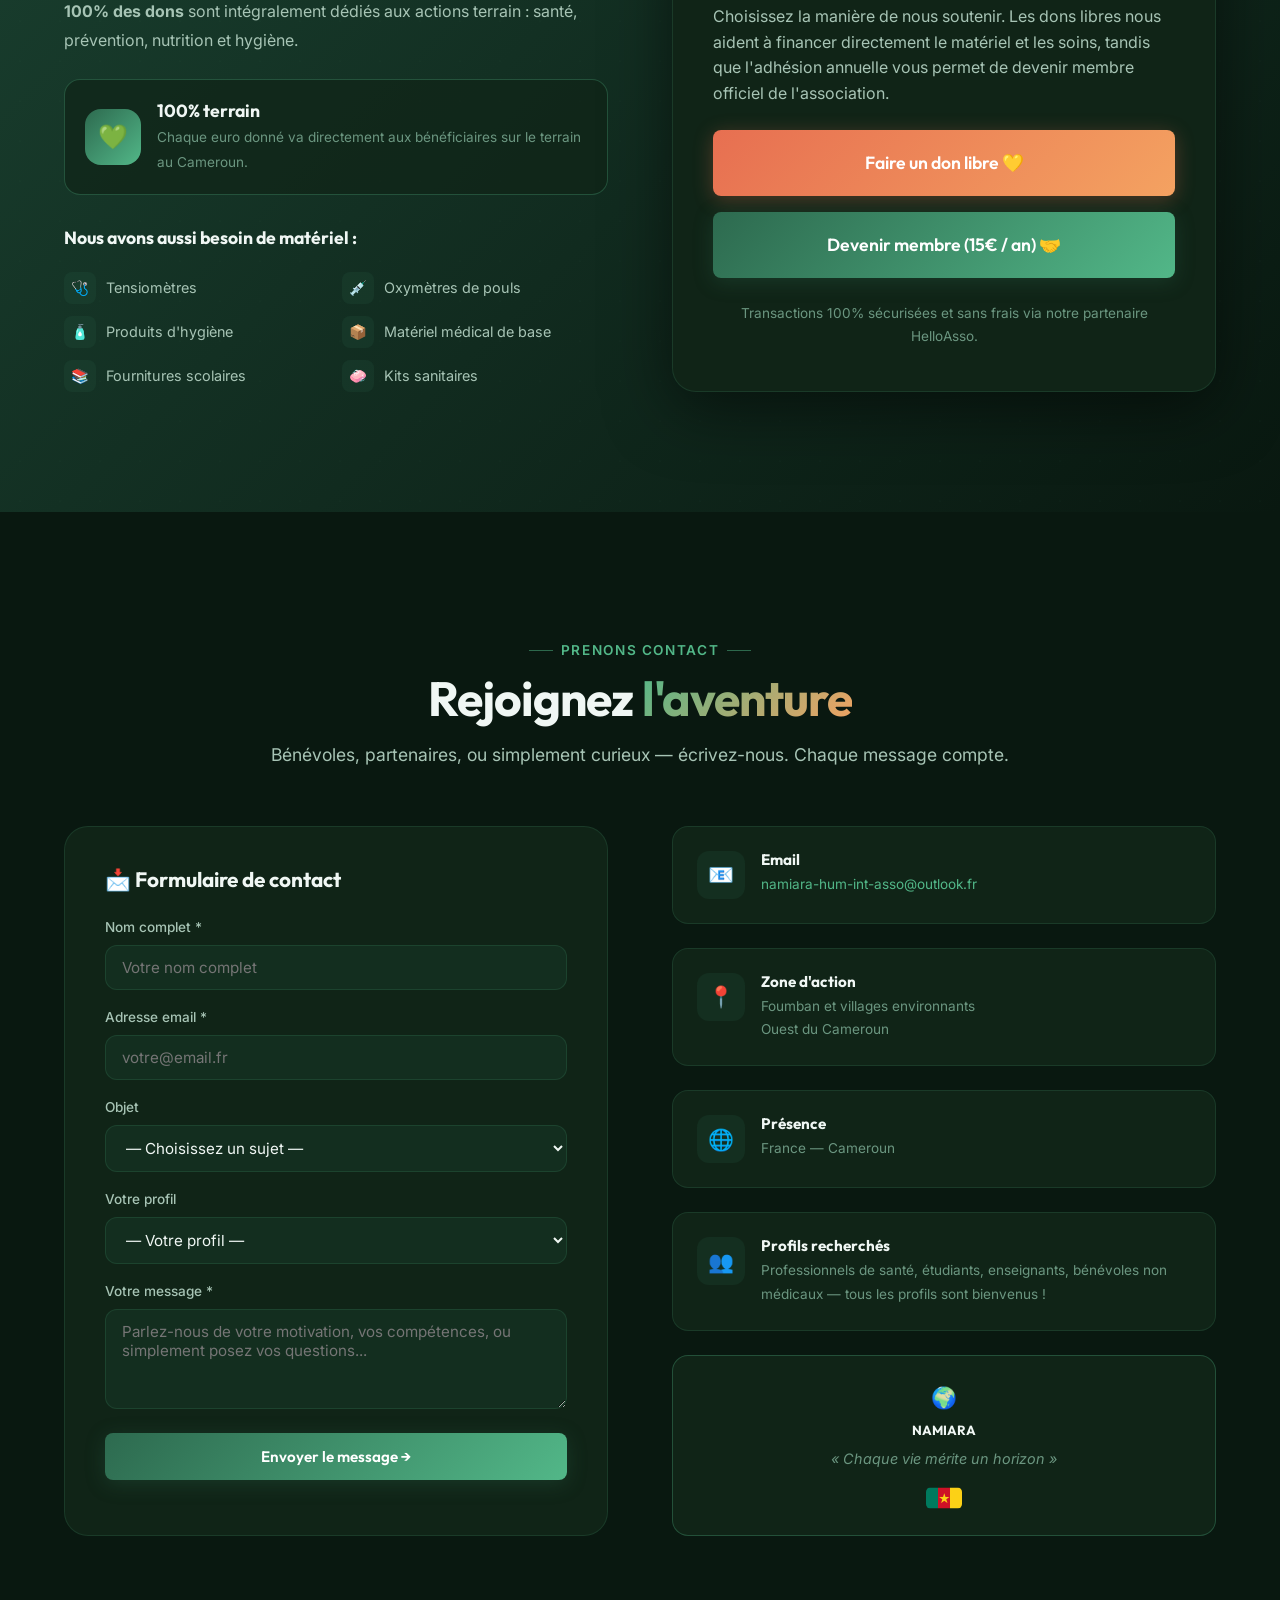
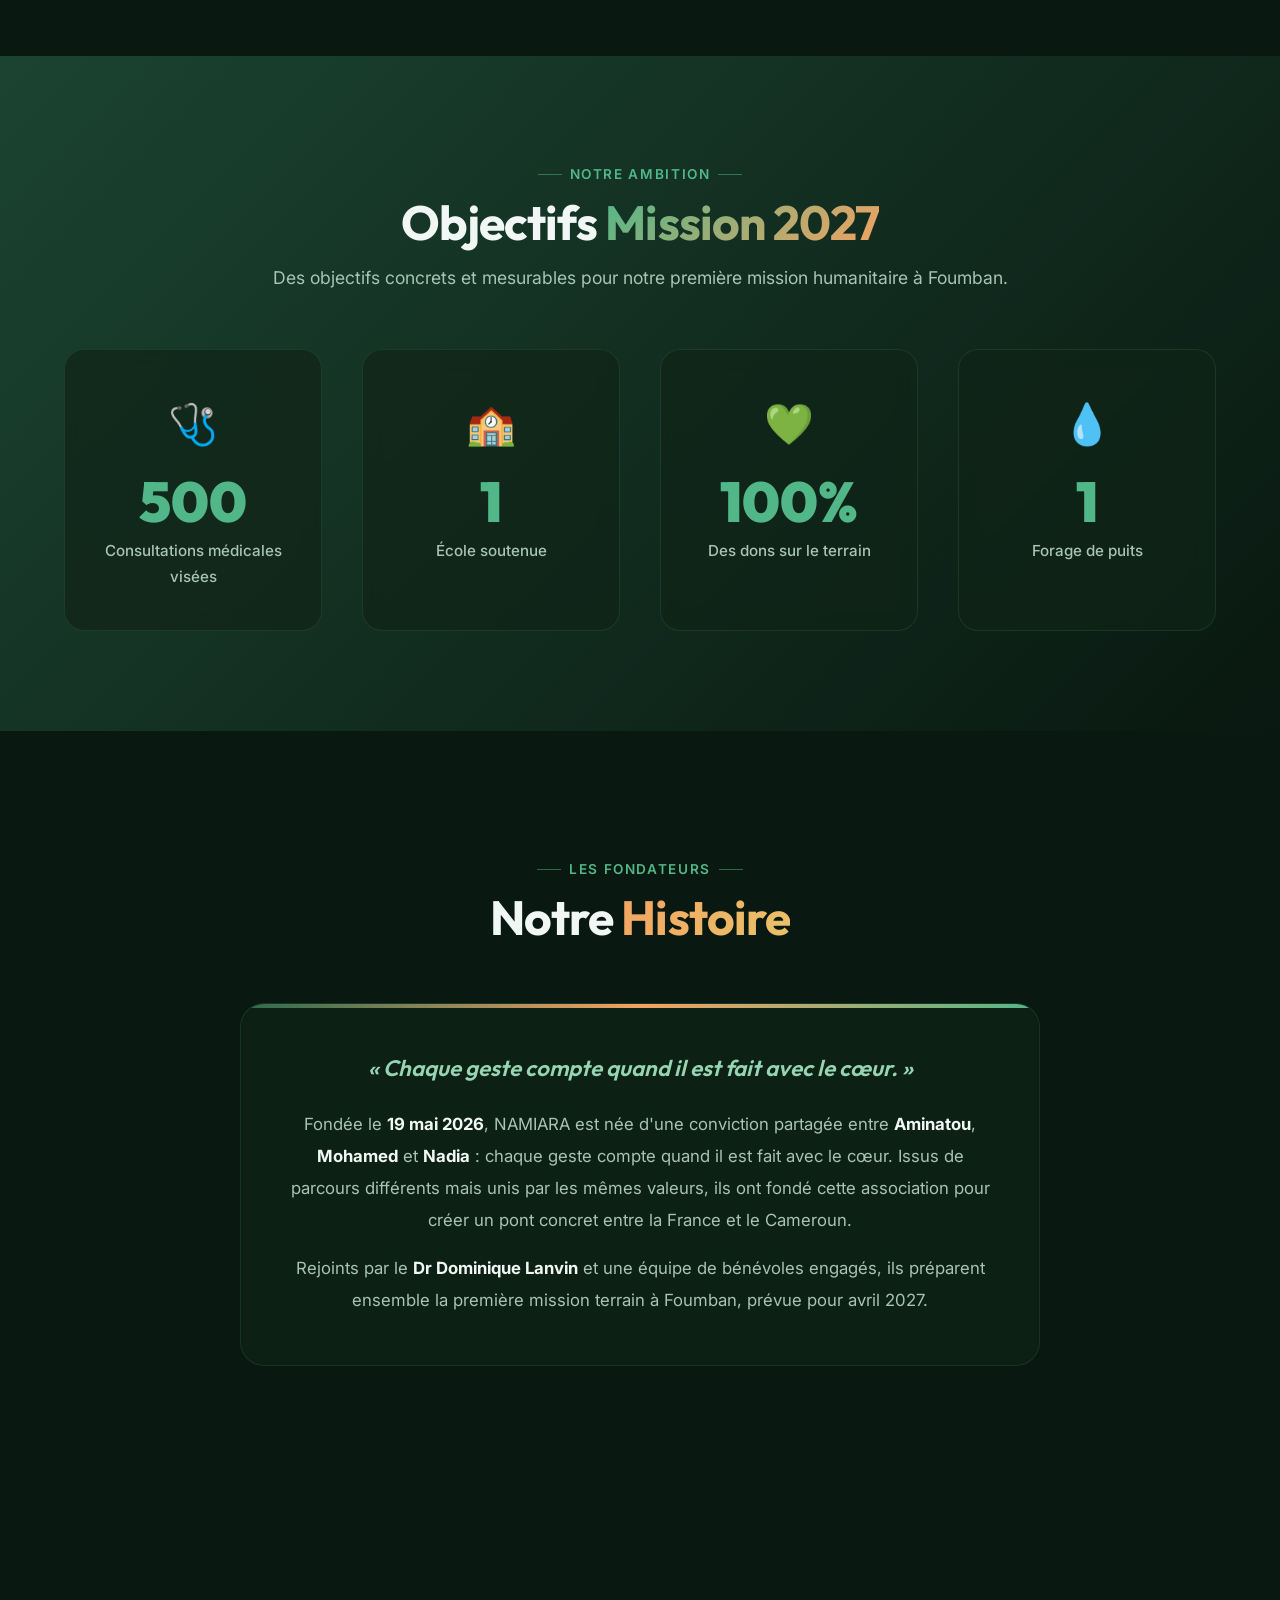
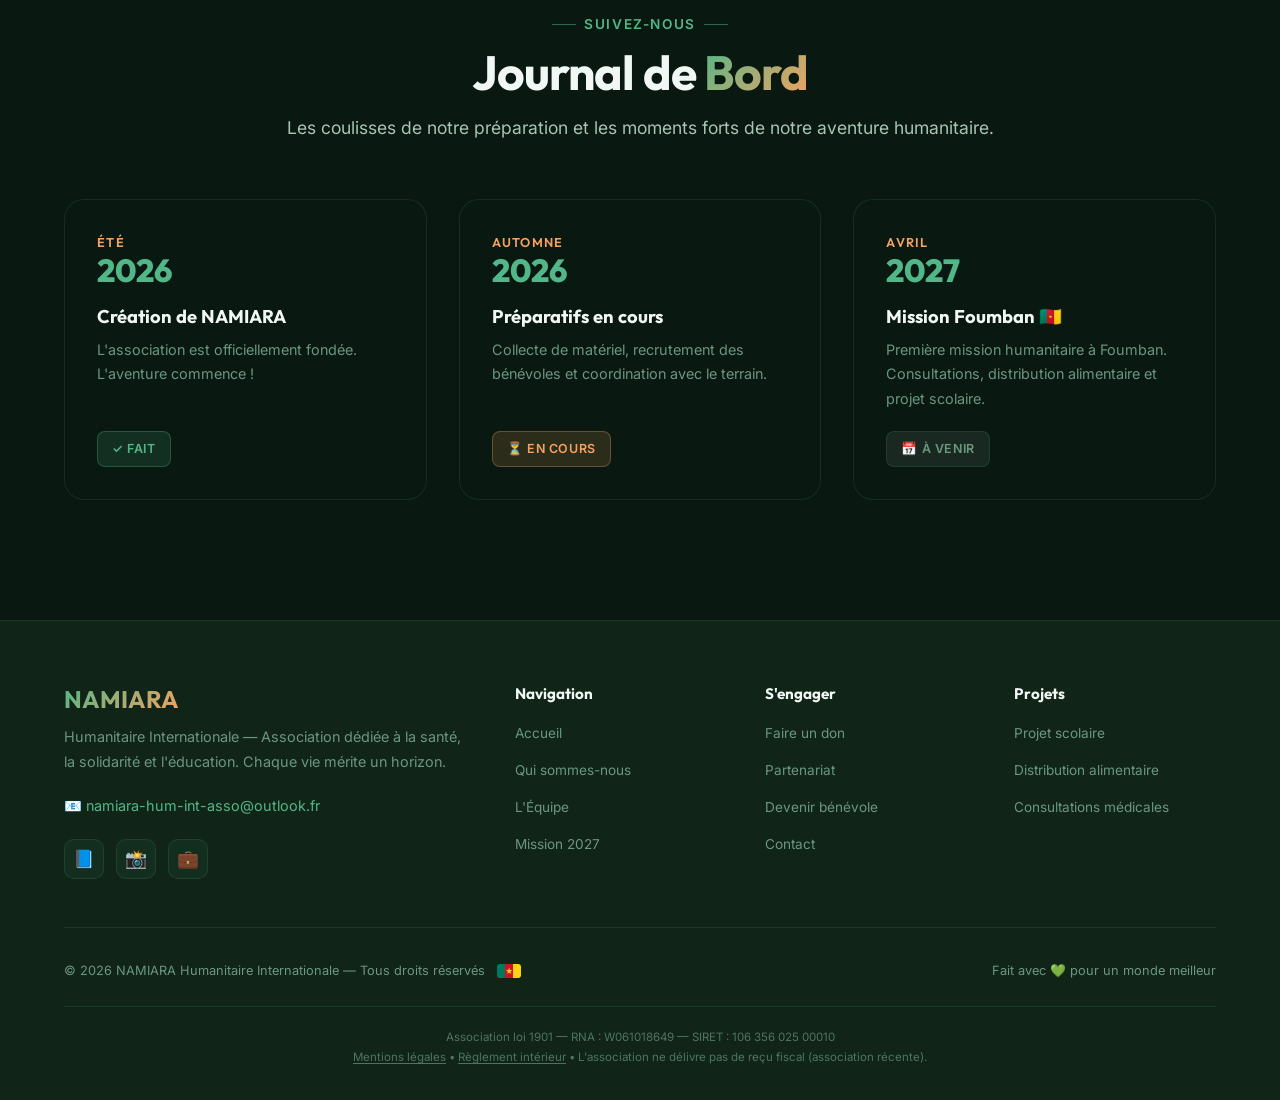
==== commit b702ce1f: "Optimize images: compress PNG to JPG (-90%), add lazy loading for faster page load" ====
--- a/index.html
+++ b/index.html
@@ -64,7 +64,7 @@
   <!-- ===== HERO SECTION ===== -->
   <section class="hero section-padding" id="accueil">
     <div class="hero-bg">
-      <img src="images/hero.png" alt="Paysage rural de l'Ouest du Cameroun" loading="eager">
+      <img src="images/hero.jpg" alt="Paysage rural de l'Ouest du Cameroun" loading="eager">
     </div>
     <div class="container">
       <div class="hero-content">
@@ -128,7 +128,7 @@
 
       <div class="about-grid">
         <div class="about-image reveal-left">
-          <img src="images/team.png" alt="L'équipe NAMIARA sur le terrain">
+          <img src="images/team.jpg" alt="L'équipe NAMIARA sur le terrain" loading="lazy">
         </div>
         <div class="about-text reveal-right">
           <h3>
@@ -186,7 +186,7 @@
         <!-- Aminatou -->
         <div class="team-card">
           <div class="team-avatar">
-            <img src="images/avatar-aminatou.png" alt="Aminatou Mbouangouere">
+            <img src="images/avatar-aminatou.jpg" alt="Aminatou Mbouangouere" loading="lazy">
           </div>
           <h4>Aminatou Mbouangouere</h4>
           <div class="team-role">Présidente & Resp. Solidarité</div>
@@ -197,7 +197,7 @@
         <!-- Nadia -->
         <div class="team-card">
           <div class="team-avatar">
-            <img src="images/avatar-nadia.png" alt="Nadia Mihoub">
+            <img src="images/avatar-nadia.jpg" alt="Nadia Mihoub" loading="lazy">
           </div>
           <h4>Nadia Mihoub</h4>
           <div class="team-role">Trésorière & Resp. Administration</div>
@@ -207,7 +207,7 @@
         <!-- Mohamed -->
         <div class="team-card">
           <div class="team-avatar">
-            <img src="images/avatar-mohamed.png" alt="Mohamed El Asri">
+            <img src="images/avatar-mohamed.jpg" alt="Mohamed El Asri" loading="lazy">
           </div>
           <h4>Mohamed El Asri</h4>
           <div class="team-role">Secrétaire, Resp. Coordination & Travaux</div>
@@ -217,7 +217,7 @@
         <!-- Hassan -->
         <div class="team-card">
           <div class="team-avatar">
-            <img src="images/avatar-hassan.jpg" alt="Hassan N'Dam">
+            <img src="images/avatar-hassan.jpg" alt="Hassan N'Dam" loading="lazy">
           </div>
           <h4>Hassan N'Dam</h4>
           <div class="team-role">Président d'honneur</div>
@@ -227,7 +227,7 @@
         <!-- Samira -->
         <div class="team-card">
           <div class="team-avatar">
-            <img src="images/avatar-samira.png" alt="Samira El Hafid">
+            <img src="images/avatar-samira.jpg" alt="Samira El Hafid" loading="lazy">
           </div>
           <h4>Samira El Hafid</h4>
           <div class="team-role">Responsable Éducation</div>
@@ -237,7 +237,7 @@
         <!-- Dr Lanvin Dominique -->
         <div class="team-card">
           <div class="team-avatar">
-            <img src="images/avatar-dominique.png" alt="Dr Dominique Lanvin">
+            <img src="images/avatar-dominique.jpg" alt="Dr Dominique Lanvin" loading="lazy">
           </div>
           <h4>Dr Dominique Lanvin</h4>
           <div class="team-role">Responsable Santé</div>
@@ -248,7 +248,7 @@
         <!-- Yacouba -->
         <div class="team-card">
           <div class="team-avatar">
-            <img src="images/avatar-yacouba.png" alt="Yacouba">
+            <img src="images/avatar-yacouba.jpg" alt="Yacouba" loading="lazy">
           </div>
           <h4>Yacouba</h4>
           <div class="team-role">Coordinateur Local — Cameroun</div>
@@ -282,7 +282,7 @@
       <!-- Mission Intro -->
       <div class="mission-intro">
         <div class="mission-map reveal-left">
-          <img src="images/hero.png" alt="Région de Foumban, Ouest Cameroun">
+          <img src="images/hero.jpg" alt="Région de Foumban, Ouest Cameroun" loading="lazy">
           <div class="location-badge">
             <span class="cameroon-flag">
               <span class="flag-green"></span>
@@ -316,7 +316,7 @@
         <!-- Project 1: Scolaire -->
         <div class="project-card">
           <div class="project-image">
-            <img src="images/school.png" alt="Projet scolaire coopératif">
+            <img src="images/school.jpg" alt="Projet scolaire coopératif" loading="lazy">
             <span class="project-tag education">Éducation</span>
           </div>
           <div class="project-body">
@@ -335,7 +335,7 @@
         <!-- Project 2: Alimentaire -->
         <div class="project-card">
           <div class="project-image">
-            <img src="images/food.png" alt="Distribution de colis alimentaires">
+            <img src="images/food.jpg" alt="Distribution de colis alimentaires" loading="lazy">
             <span class="project-tag nutrition">Nutrition</span>
           </div>
           <div class="project-body">
@@ -354,7 +354,7 @@
         <!-- Project 3: Médical -->
         <div class="project-card">
           <div class="project-image">
-            <img src="images/medical.png" alt="Journée consultations médicales">
+            <img src="images/medical.jpg" alt="Journée consultations médicales" loading="lazy">
             <span class="project-tag sante">Santé</span>
           </div>
           <div class="project-body">
@@ -370,7 +370,7 @@
         </div>
         <div class="project-card">
           <div class="project-image">
-            <img src="images/water.png" alt="Forage d'un puits">
+            <img src="images/water.jpg" alt="Forage d'un puits" loading="lazy">
             <span class="project-tag eau">Eau</span>
           </div>
           <div class="project-body">
@@ -436,7 +436,7 @@
 
       <div class="partnership-content">
         <div class="partnership-image reveal-left">
-          <img src="images/partnership.png" alt="Partenariat humanitaire">
+          <img src="images/partnership.jpg" alt="Partenariat humanitaire" loading="lazy">
         </div>
         <div class="reveal-right">
           <h3 style="font-size: 1.6rem; margin-bottom: 12px;">Pourquoi devenir partenaire <span
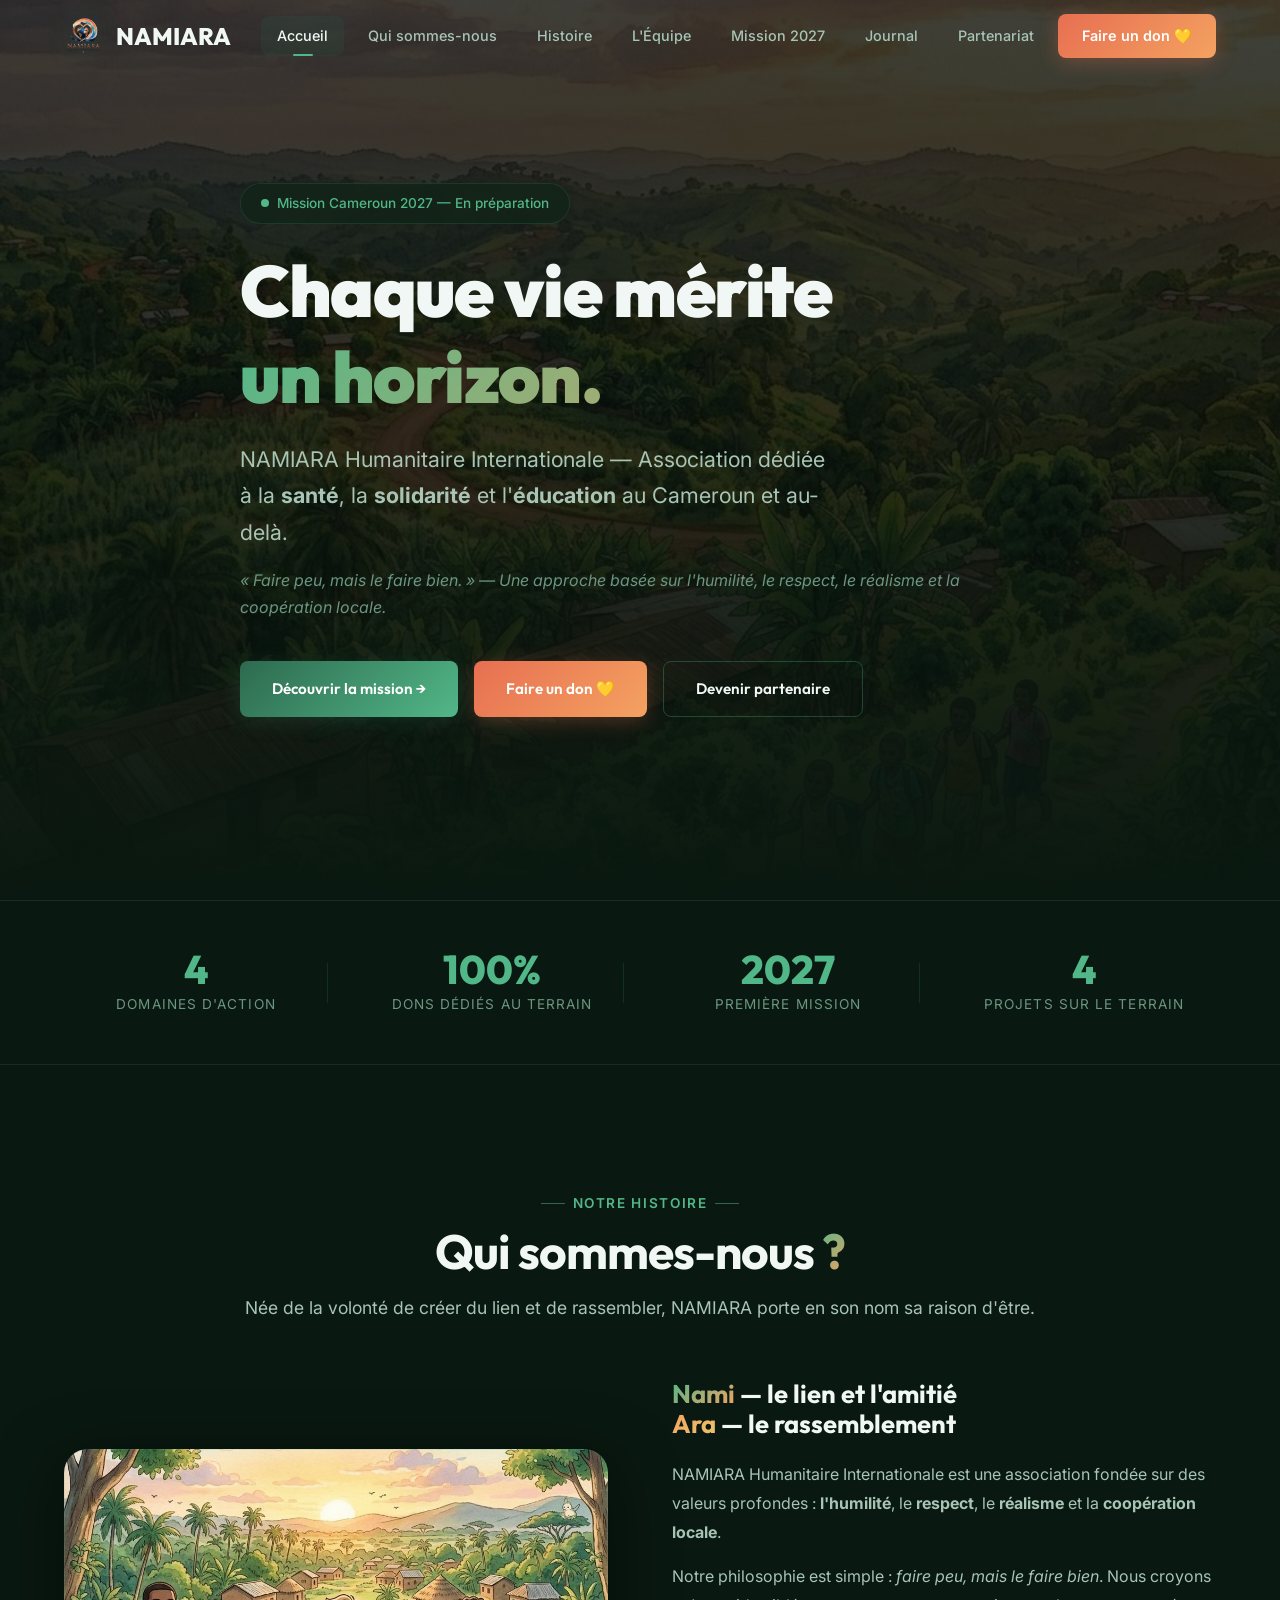
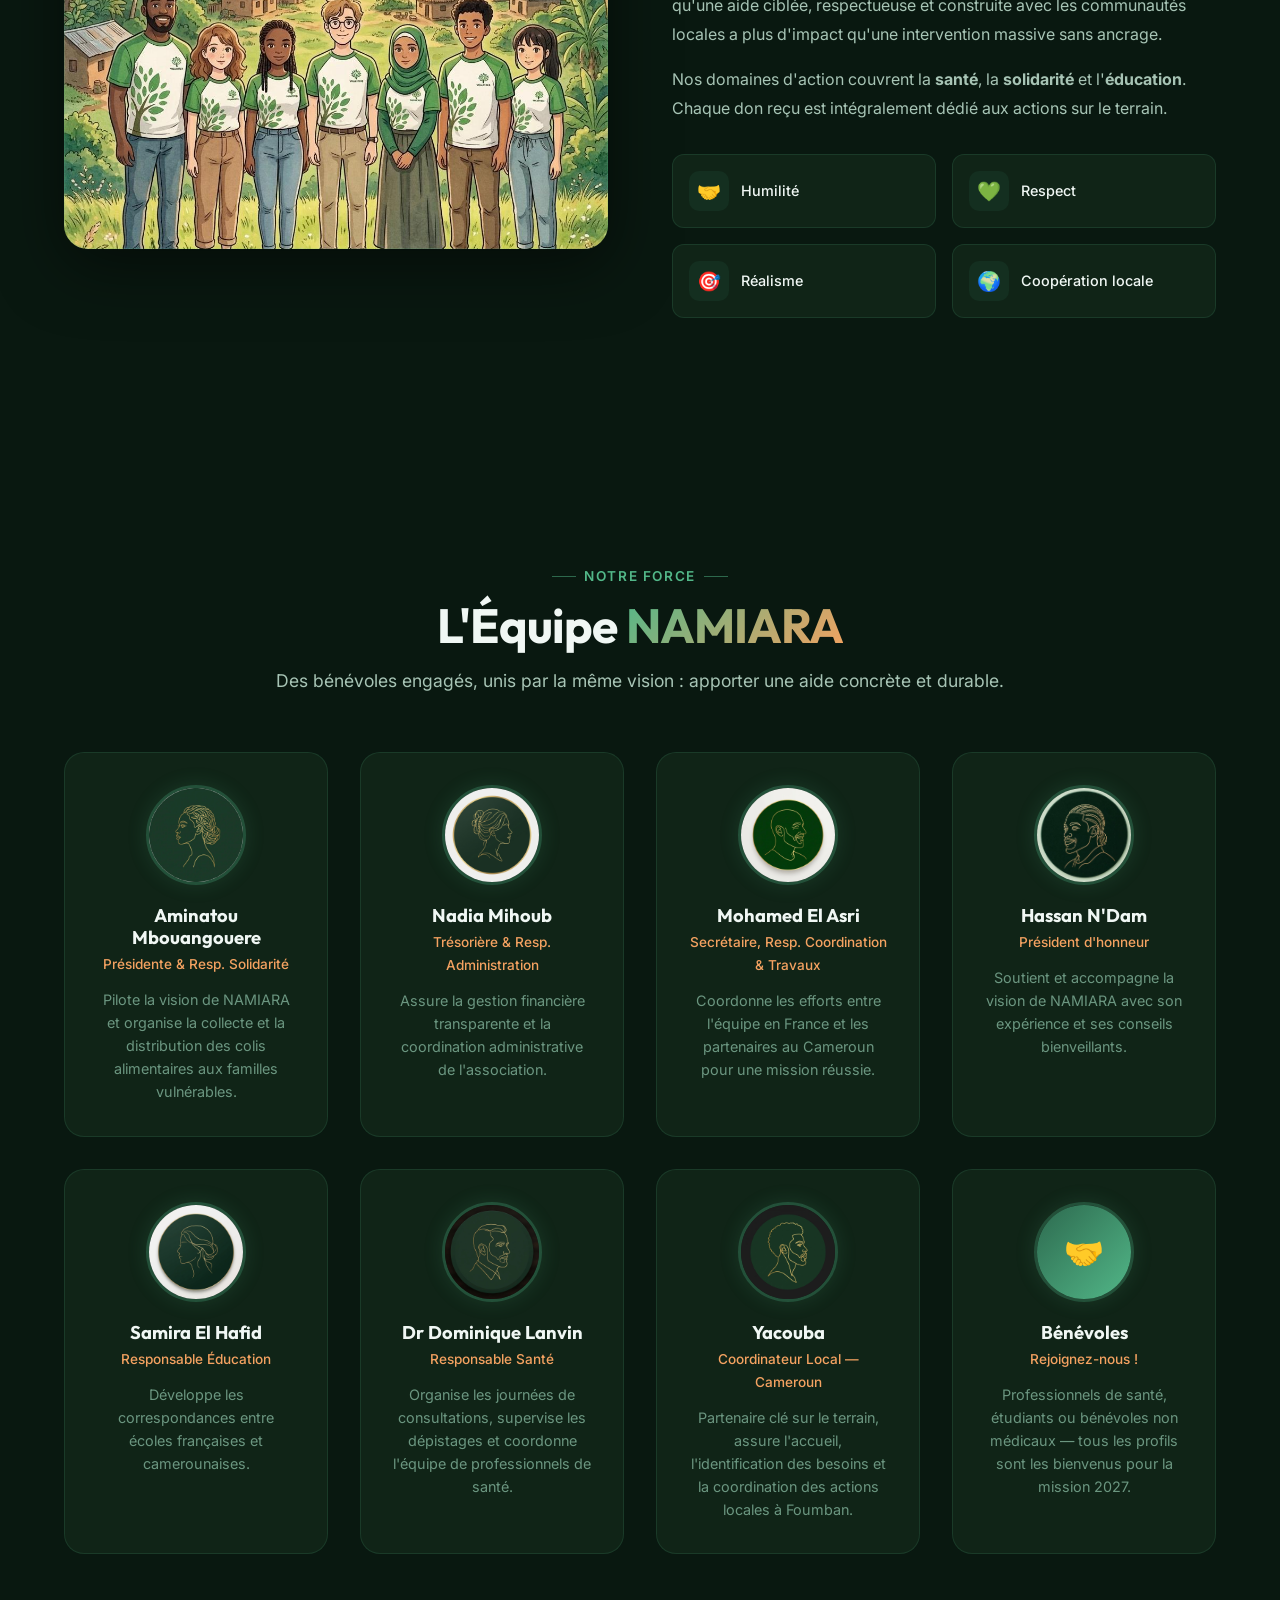
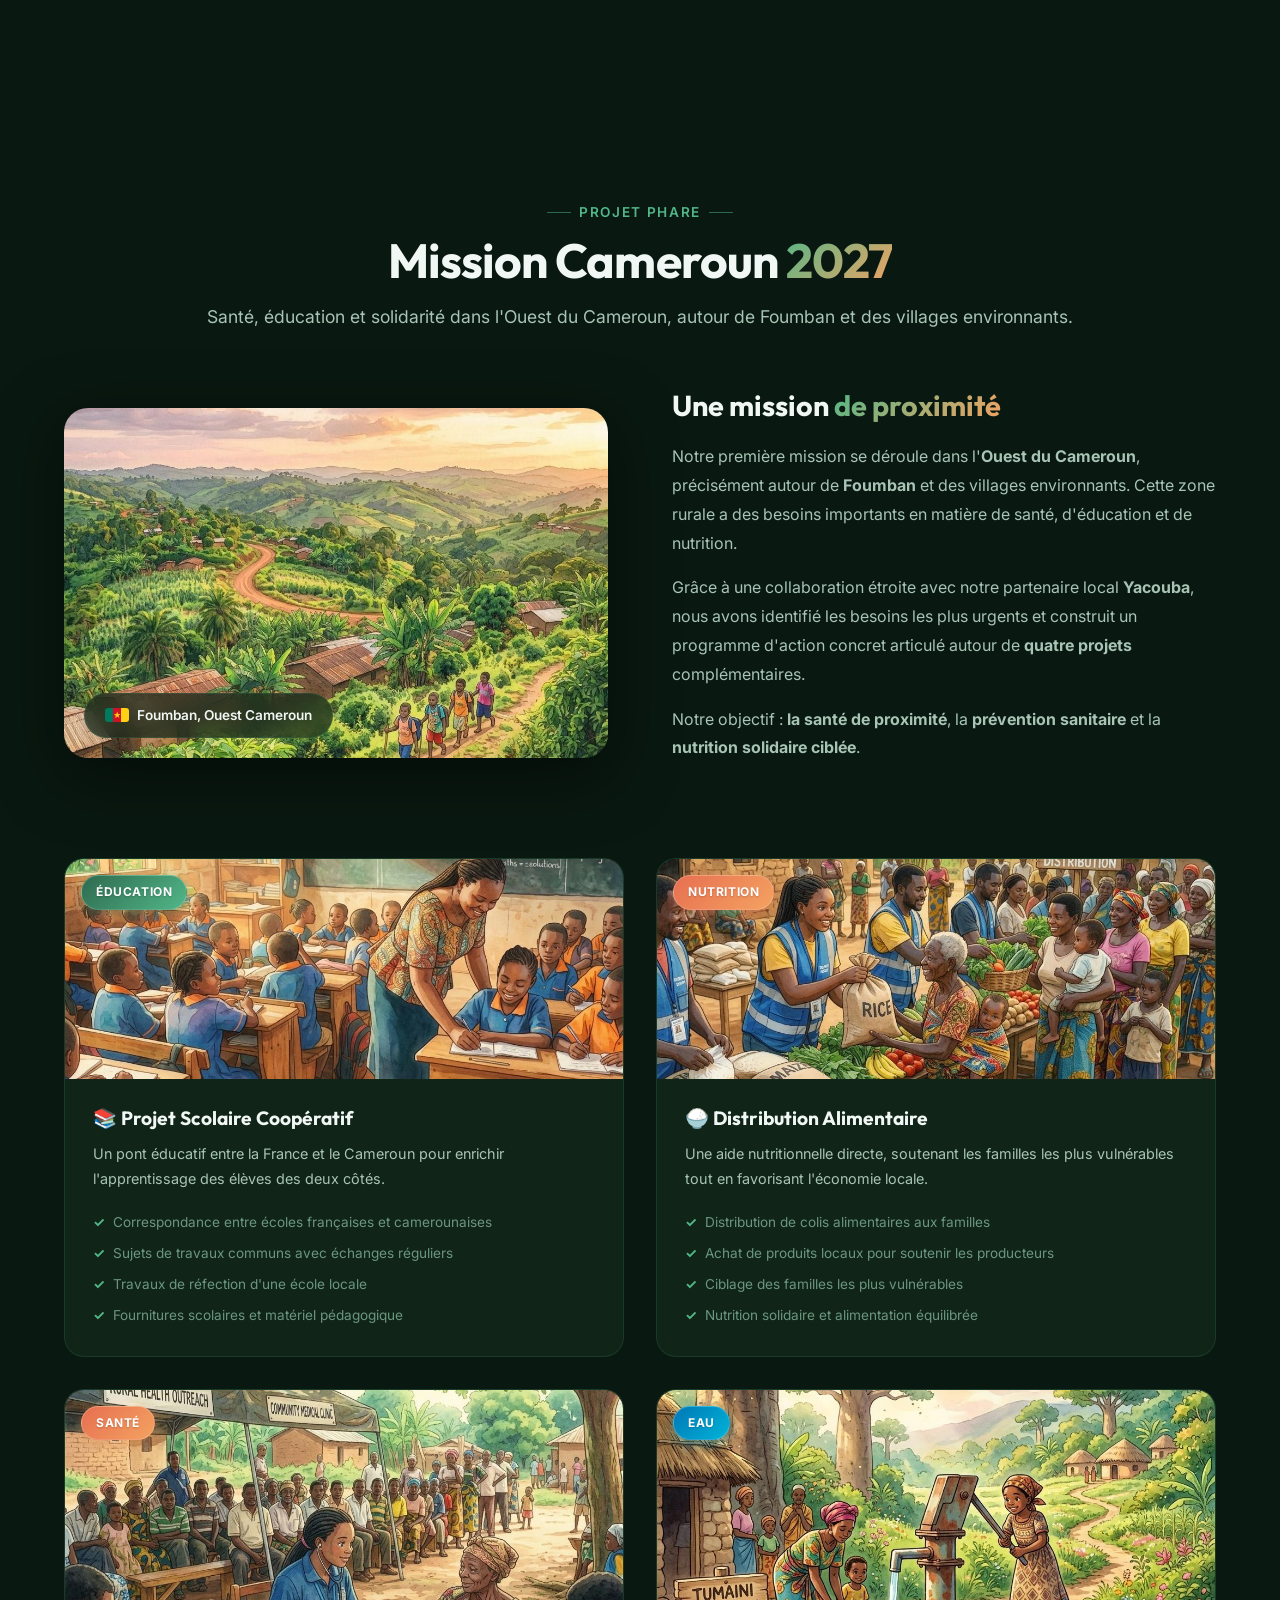
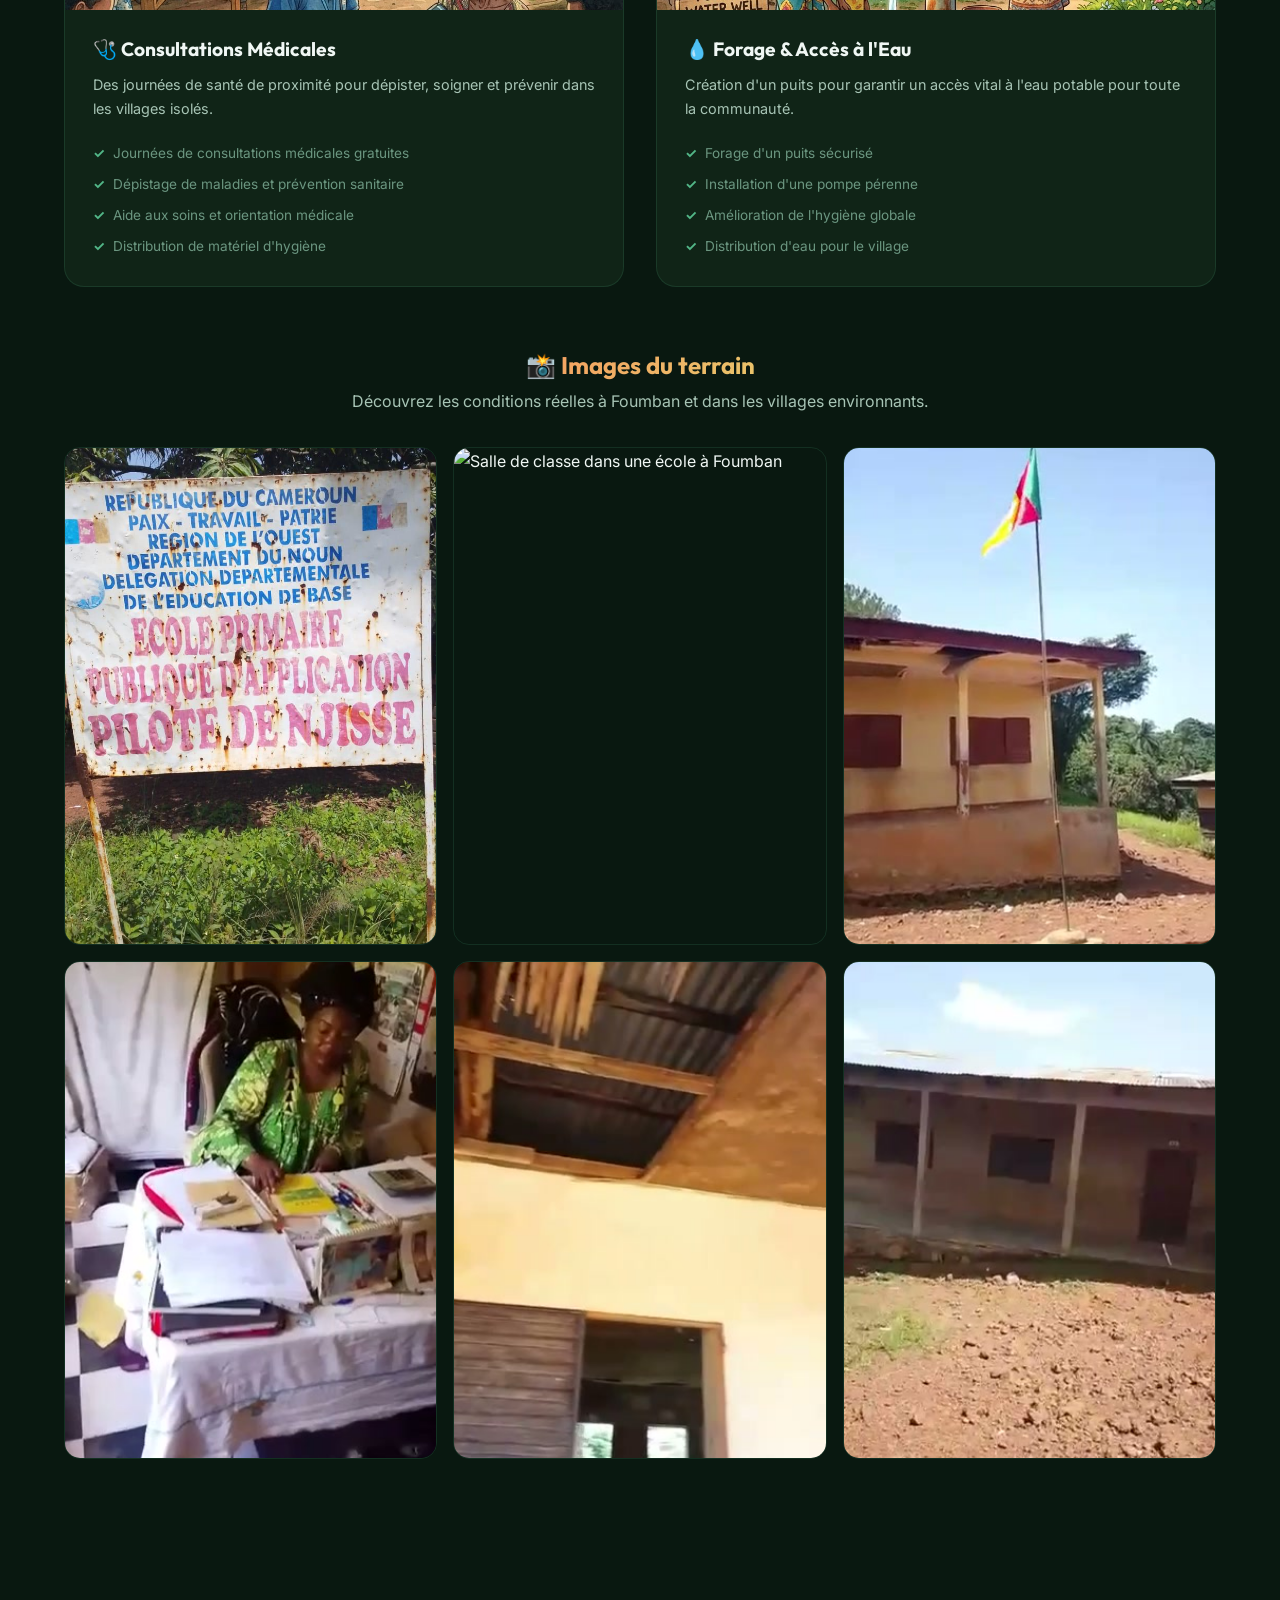
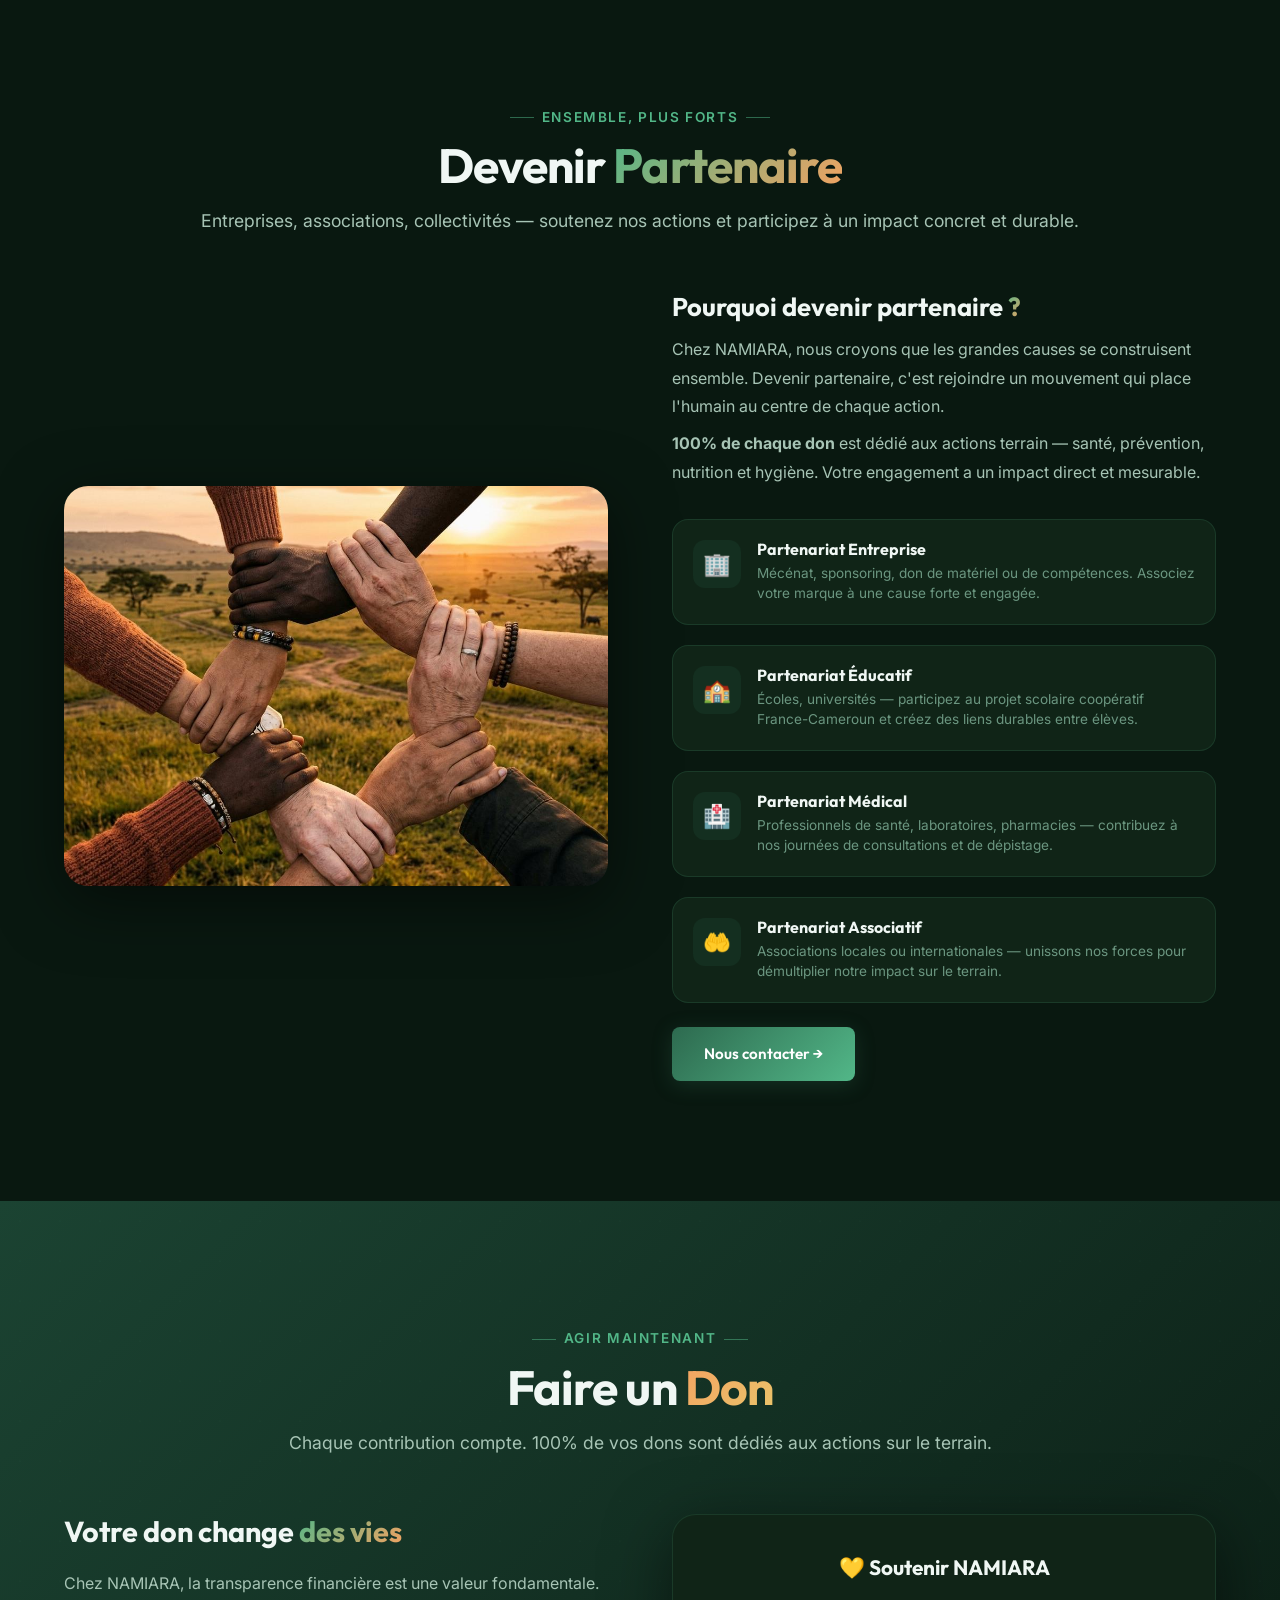
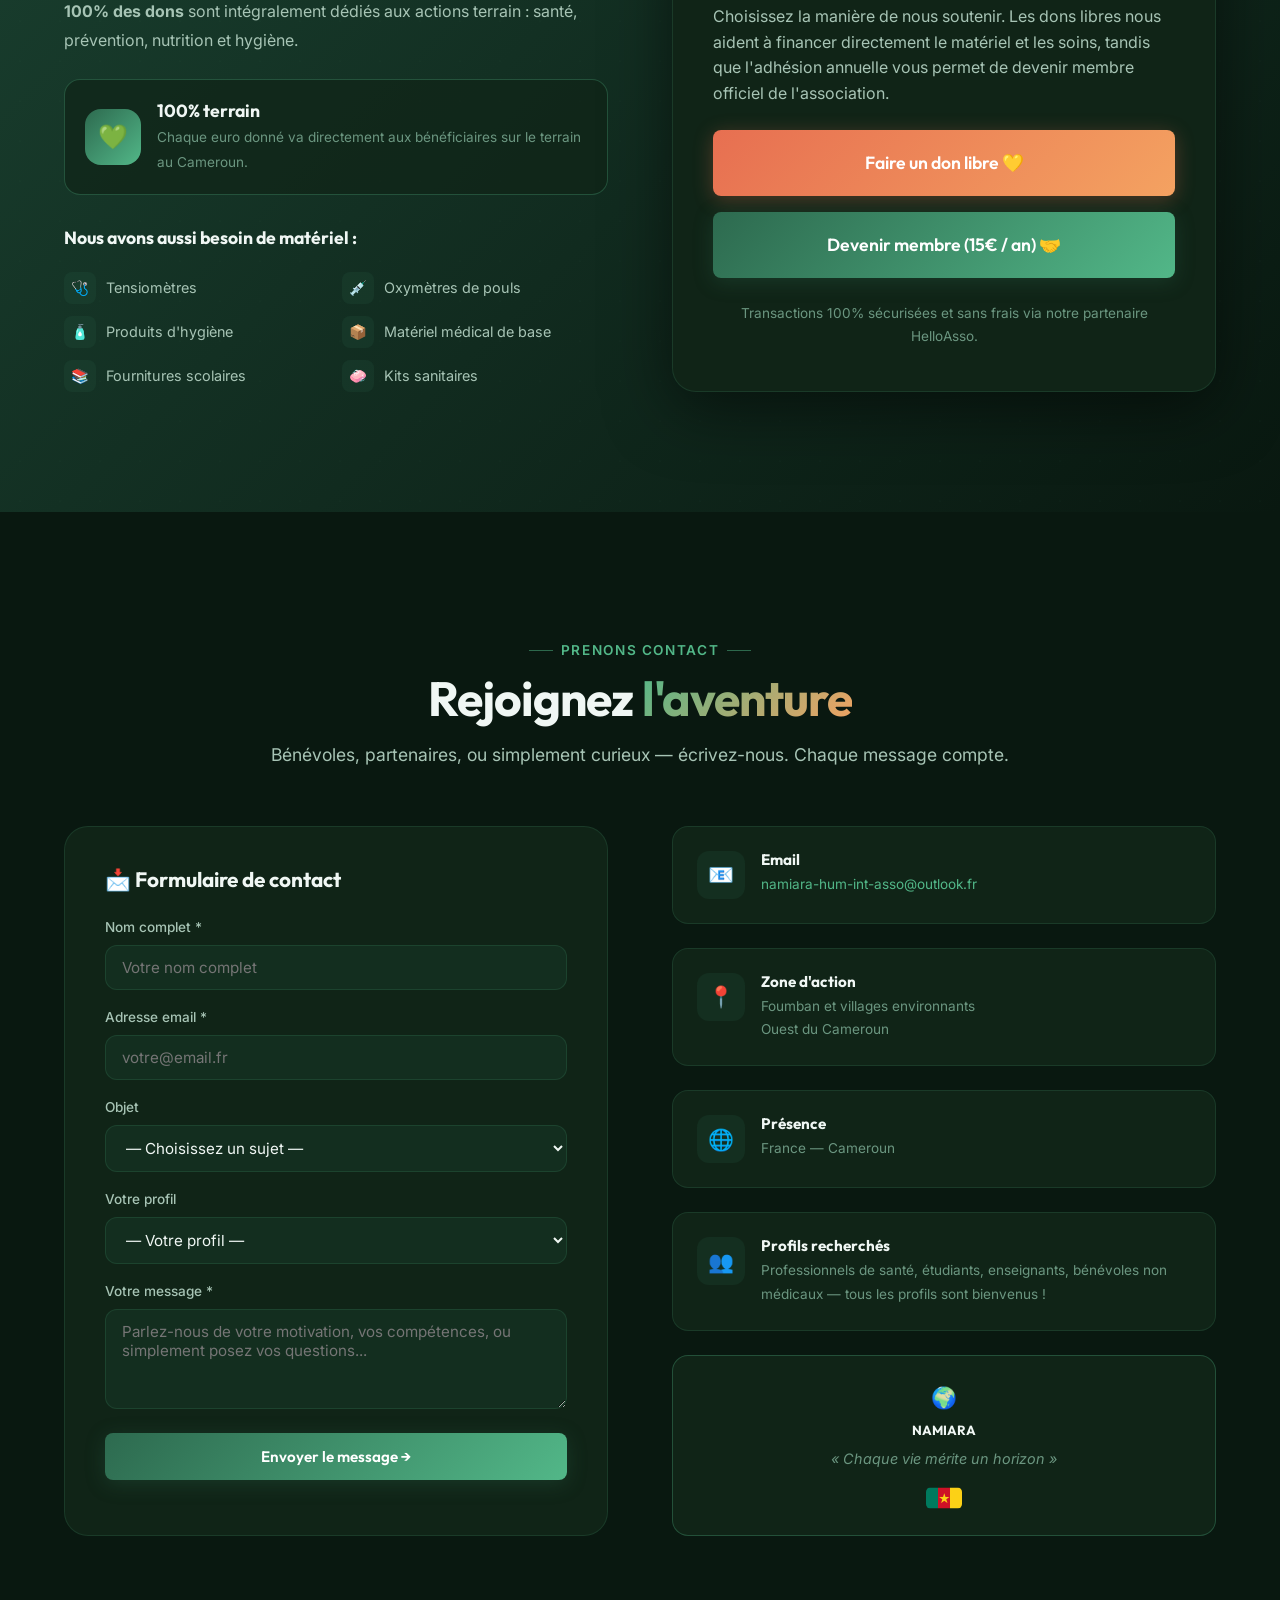
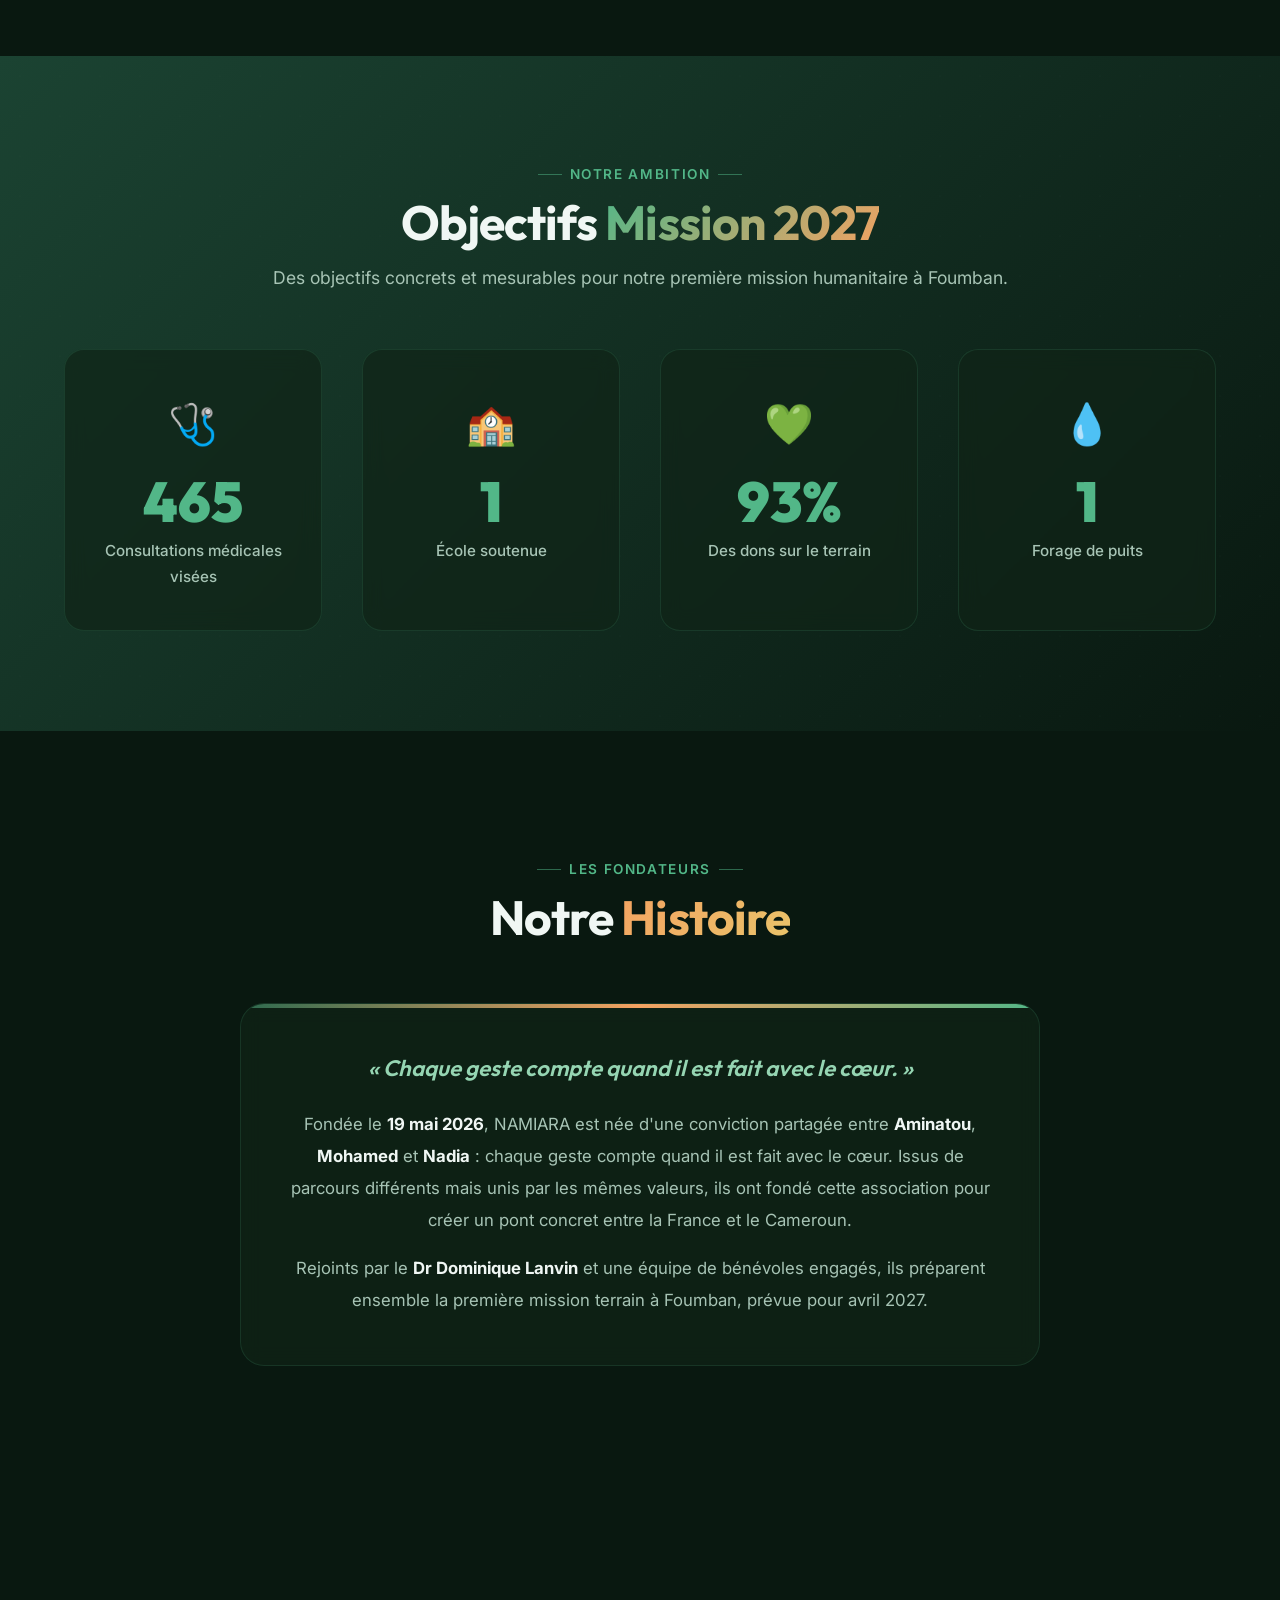
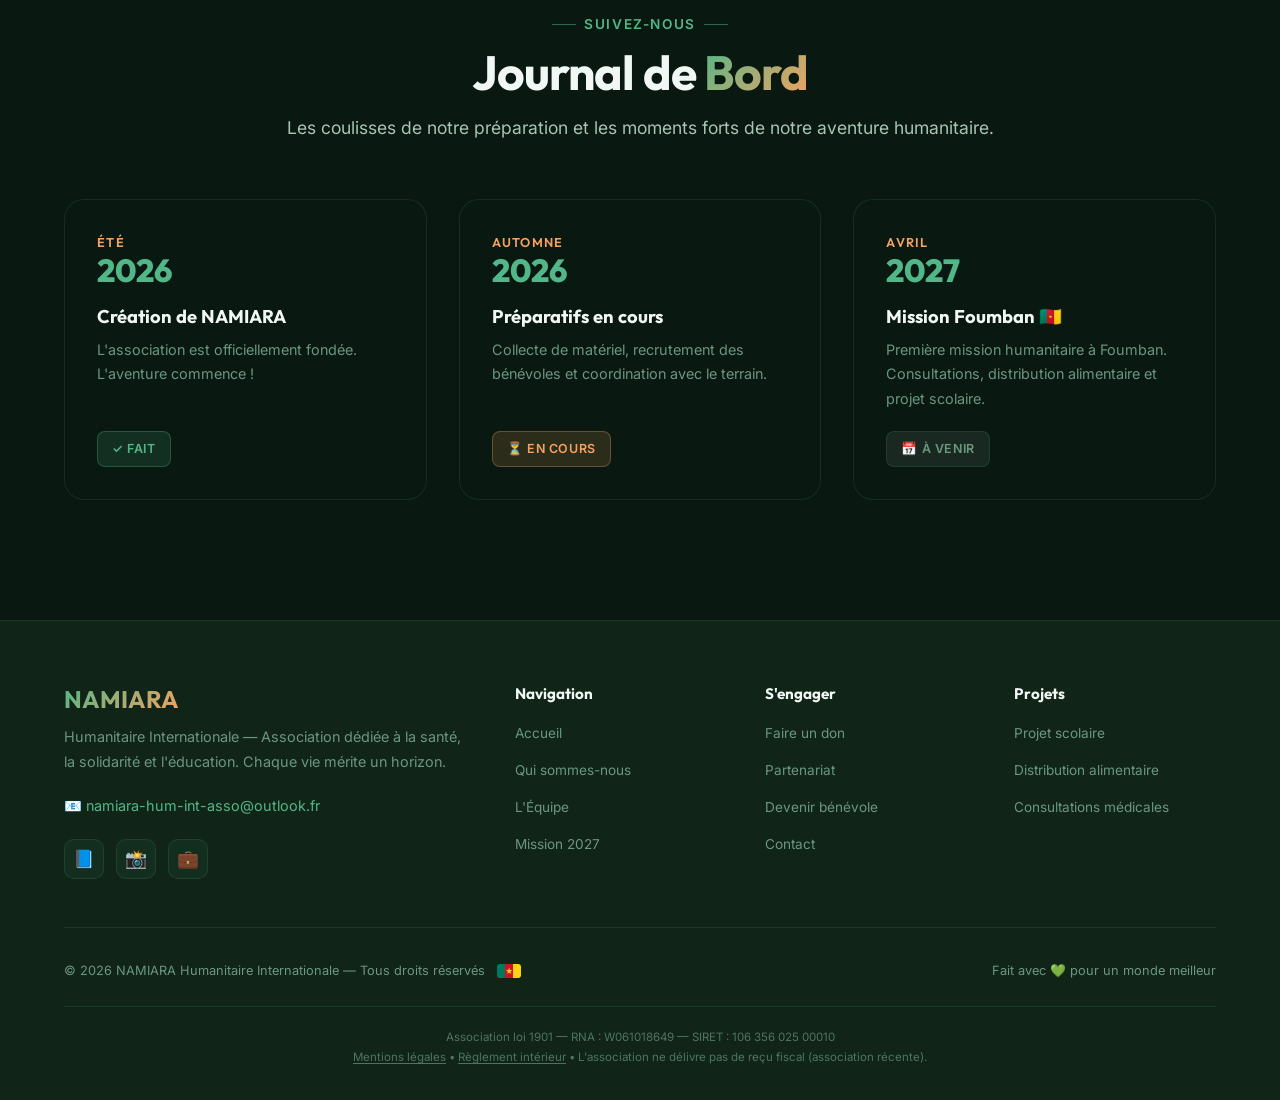
==== commit 2f83d1ce: "QR Code actualisation + minor changes on pdf docs" ====
--- a/index.html
+++ b/index.html
@@ -550,19 +550,20 @@
         <div class="donate-card reveal-right">
           <h4>💛 Soutenir NAMIARA</h4>
           <p style="margin-bottom: 24px; color: var(--text-secondary); line-height: 1.6;">
-            Choisissez la manière de nous soutenir. Les dons libres nous aident à financer directement le matériel et les soins, 
+            Choisissez la manière de nous soutenir. Les dons libres nous aident à financer directement le matériel et
+            les soins,
             tandis que l'adhésion annuelle vous permet de devenir membre officiel de l'association.
           </p>
 
-          <a href="https://www.helloasso.com/associations/namiara-humanitaire-internationale/formulaires/3" 
-             target="_blank" class="btn btn-accent" 
-             style="width: 100%; justify-content: center; font-size: 1.1rem; padding: 18px; margin-bottom: 16px; display: flex;">
+          <a href="https://www.helloasso.com/associations/namiara-humanitaire-internationale/formulaires/3"
+            target="_blank" class="btn btn-accent"
+            style="width: 100%; justify-content: center; font-size: 1.1rem; padding: 18px; margin-bottom: 16px; display: flex;">
             Faire un don libre 💛
           </a>
 
-          <a href="https://www.helloasso.com/beta/associations/namiara-humanitaire-internationale/adhesions/adhesion-annuelle-namiara-2026" 
-             target="_blank" class="btn btn-primary" 
-             style="width: 100%; justify-content: center; font-size: 1.1rem; padding: 18px; display: flex;">
+          <a href="https://www.helloasso.com/beta/associations/namiara-humanitaire-internationale/adhesions/adhesion-annuelle-namiara-2026"
+            target="_blank" class="btn btn-primary"
+            style="width: 100%; justify-content: center; font-size: 1.1rem; padding: 18px; display: flex;">
             Devenir membre (15€ / an) 🤝
           </a>
 
@@ -589,7 +590,7 @@
             <input type="hidden" name="_next" value="https://namiara.fr/?success=true">
             <input type="hidden" name="_subject" value="Nouveau message depuis le site web Namiara !">
             <input type="hidden" name="_template" value="box">
-            
+
             <h4 style="font-size: 1.3rem; margin-bottom: 24px;">📩 Formulaire de contact</h4>
 
             <div class="form-group">
@@ -597,47 +598,47 @@
               <input type="text" id="contactName" name="name" placeholder="Votre nom complet" required>
             </div>
 
-          <div class="form-group">
-            <label for="contactEmail">Adresse email *</label>
-            <input type="email" id="contactEmail" name="email" placeholder="votre@email.fr" required>
-          </div>
-
-          <div class="form-group">
-            <label for="contactSubject">Objet</label>
-            <select id="contactSubject" name="subject">
-              <option value="">— Choisissez un sujet —</option>
-              <option value="benevole">Devenir bénévole</option>
-              <option value="partenariat">Proposition de partenariat</option>
-              <option value="don-materiel">Don de matériel</option>
-              <option value="scolaire">Projet scolaire coopératif</option>
-              <option value="info">Demande d'information</option>
-              <option value="autre">Autre</option>
-            </select>
-          </div>
-
-          <div class="form-group">
-            <label for="contactProfile">Votre profil</label>
-            <select id="contactProfile" name="profile">
-              <option value="">— Votre profil —</option>
-              <option value="medical">Professionnel de santé</option>
-              <option value="etudiant">Étudiant·e</option>
-              <option value="enseignant">Enseignant·e</option>
-              <option value="entreprise">Entreprise / Association</option>
-              <option value="benevole">Bénévole non médical</option>
-              <option value="autre">Autre</option>
-            </select>
-          </div>
-
-          <div class="form-group">
-            <label for="contactMessage">Votre message *</label>
-            <textarea id="contactMessage" name="message"
-              placeholder="Parlez-nous de votre motivation, vos compétences, ou simplement posez vos questions..."
-              required></textarea>
-          </div>
-
-          <button type="submit" class="btn btn-primary" style="width: 100%; justify-content: center;" id="contactBtn">
-            Envoyer le message →
-          </button>
+            <div class="form-group">
+              <label for="contactEmail">Adresse email *</label>
+              <input type="email" id="contactEmail" name="email" placeholder="votre@email.fr" required>
+            </div>
+
+            <div class="form-group">
+              <label for="contactSubject">Objet</label>
+              <select id="contactSubject" name="subject">
+                <option value="">— Choisissez un sujet —</option>
+                <option value="benevole">Devenir bénévole</option>
+                <option value="partenariat">Proposition de partenariat</option>
+                <option value="don-materiel">Don de matériel</option>
+                <option value="scolaire">Projet scolaire coopératif</option>
+                <option value="info">Demande d'information</option>
+                <option value="autre">Autre</option>
+              </select>
+            </div>
+
+            <div class="form-group">
+              <label for="contactProfile">Votre profil</label>
+              <select id="contactProfile" name="profile">
+                <option value="">— Votre profil —</option>
+                <option value="medical">Professionnel de santé</option>
+                <option value="etudiant">Étudiant·e</option>
+                <option value="enseignant">Enseignant·e</option>
+                <option value="entreprise">Entreprise / Association</option>
+                <option value="benevole">Bénévole non médical</option>
+                <option value="autre">Autre</option>
+              </select>
+            </div>
+
+            <div class="form-group">
+              <label for="contactMessage">Votre message *</label>
+              <textarea id="contactMessage" name="message"
+                placeholder="Parlez-nous de votre motivation, vos compétences, ou simplement posez vos questions..."
+                required></textarea>
+            </div>
+
+            <button type="submit" class="btn btn-primary" style="width: 100%; justify-content: center;" id="contactBtn">
+              Envoyer le message →
+            </button>
           </form>
         </div>
 
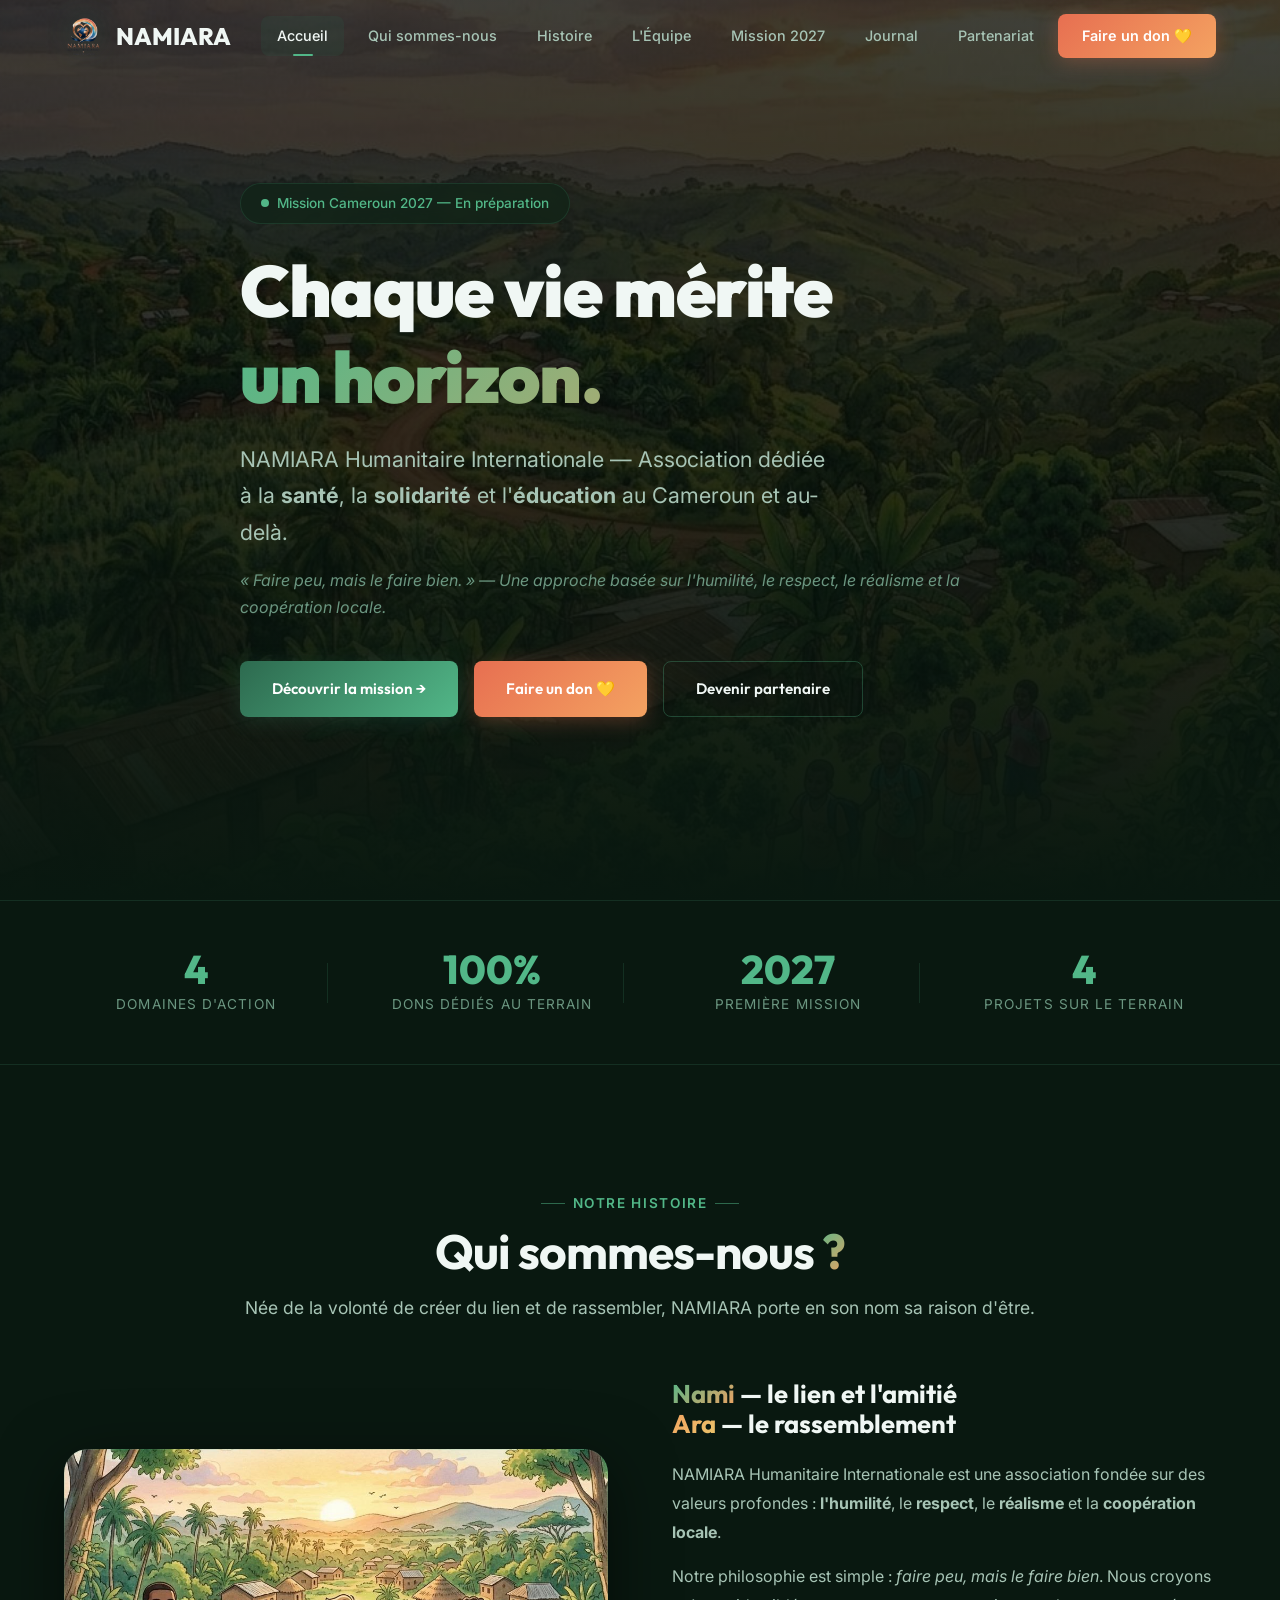
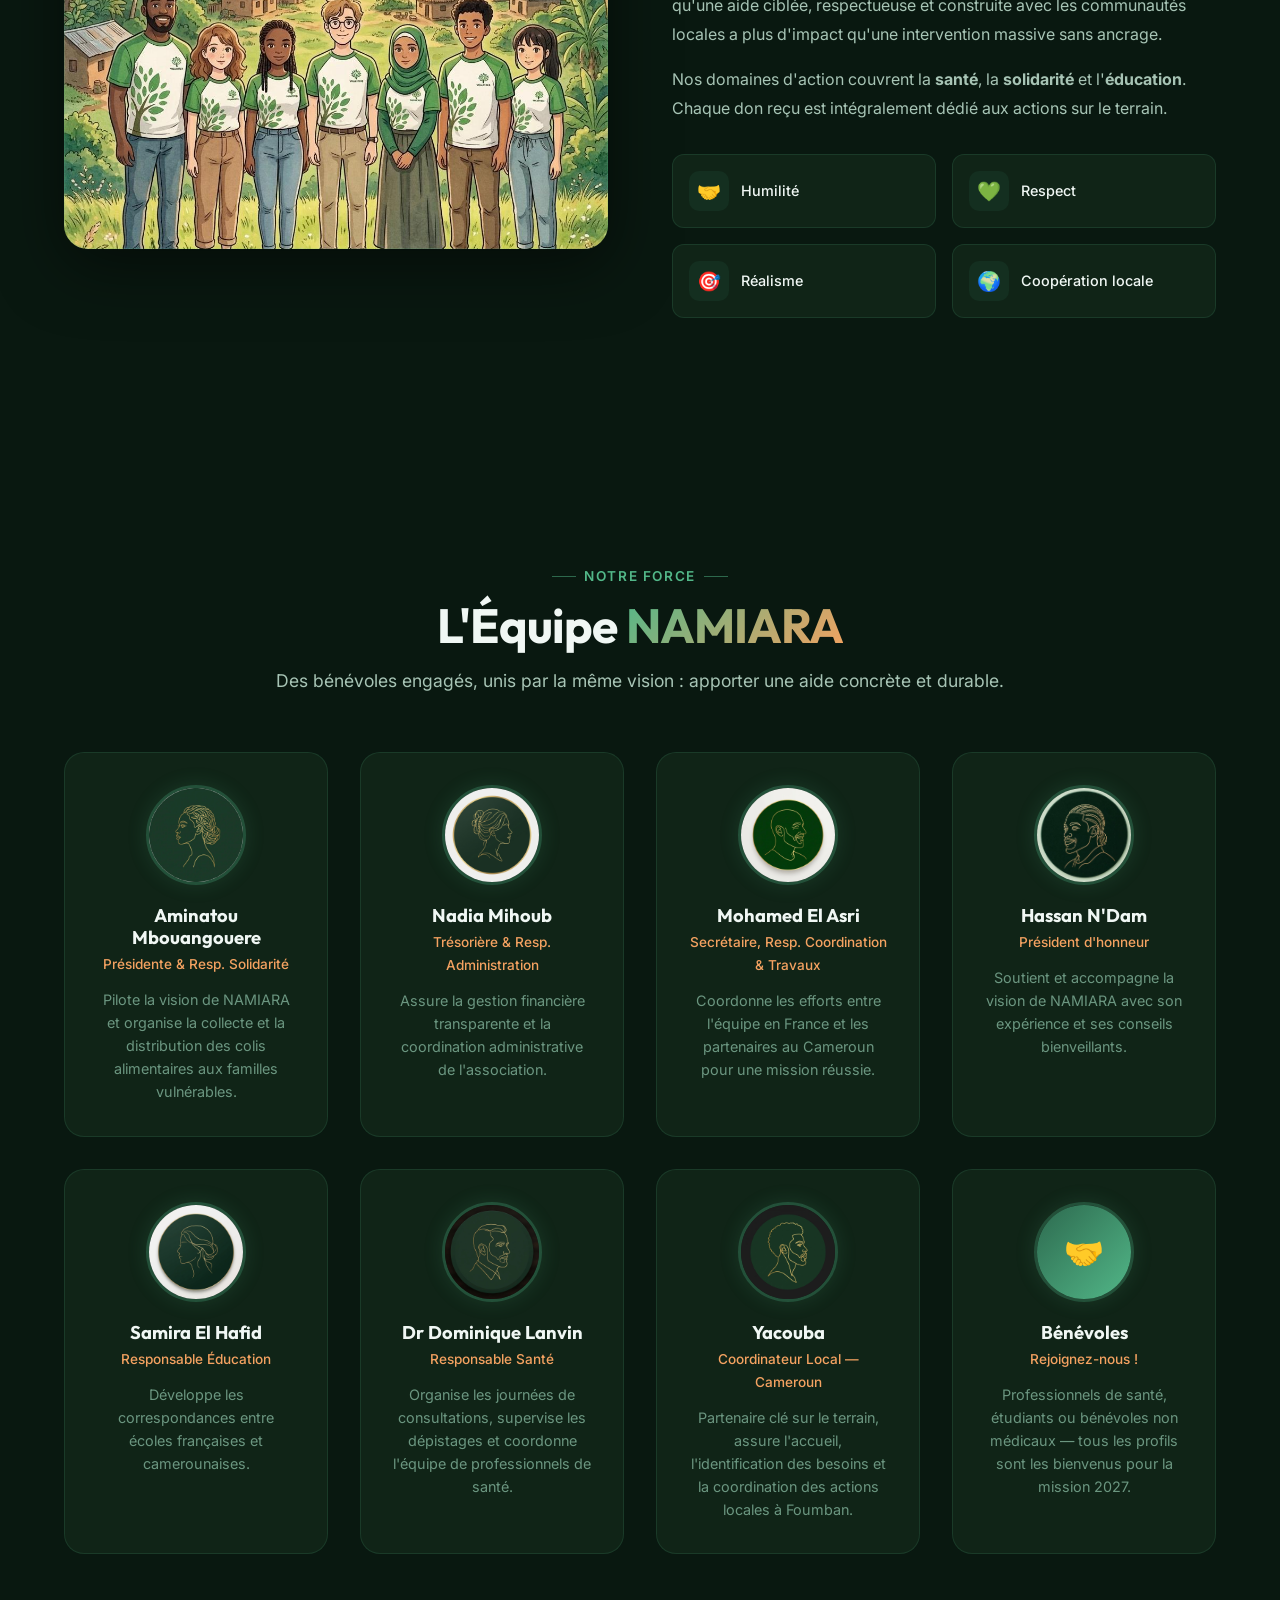
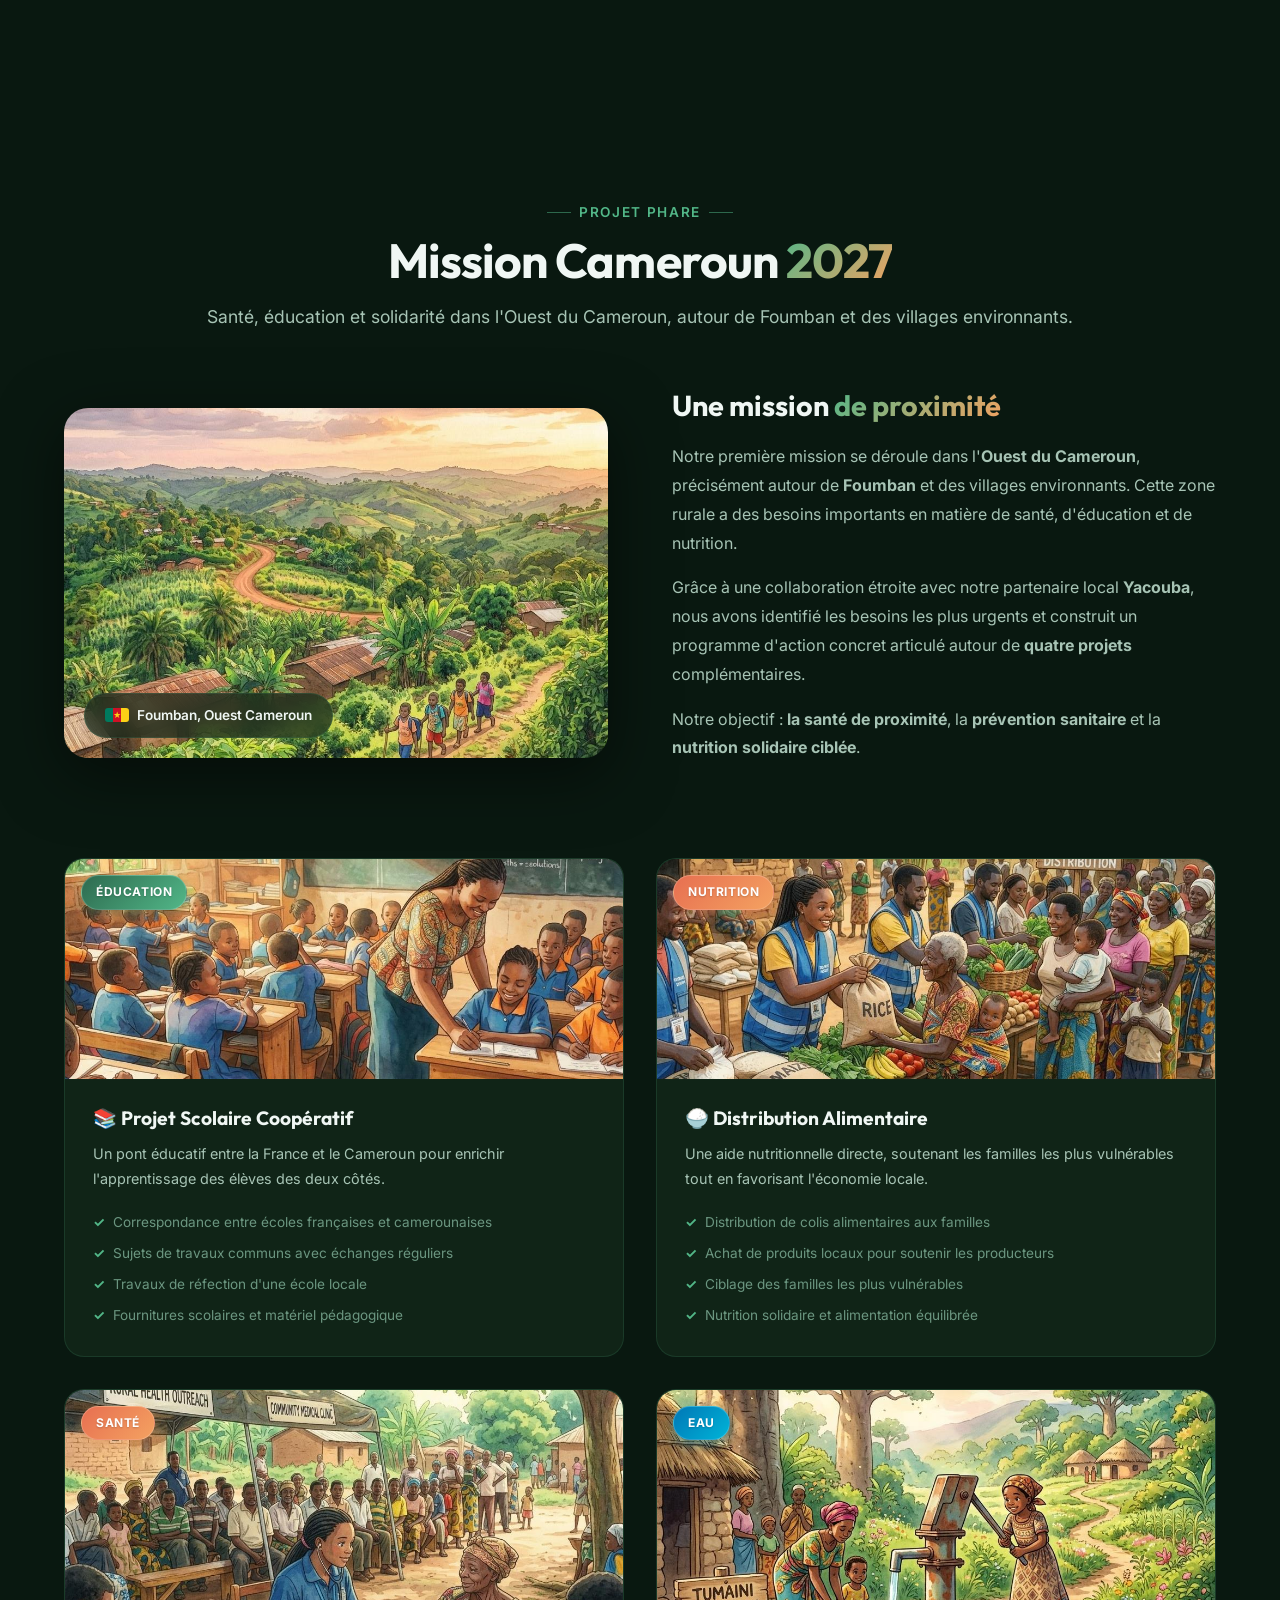
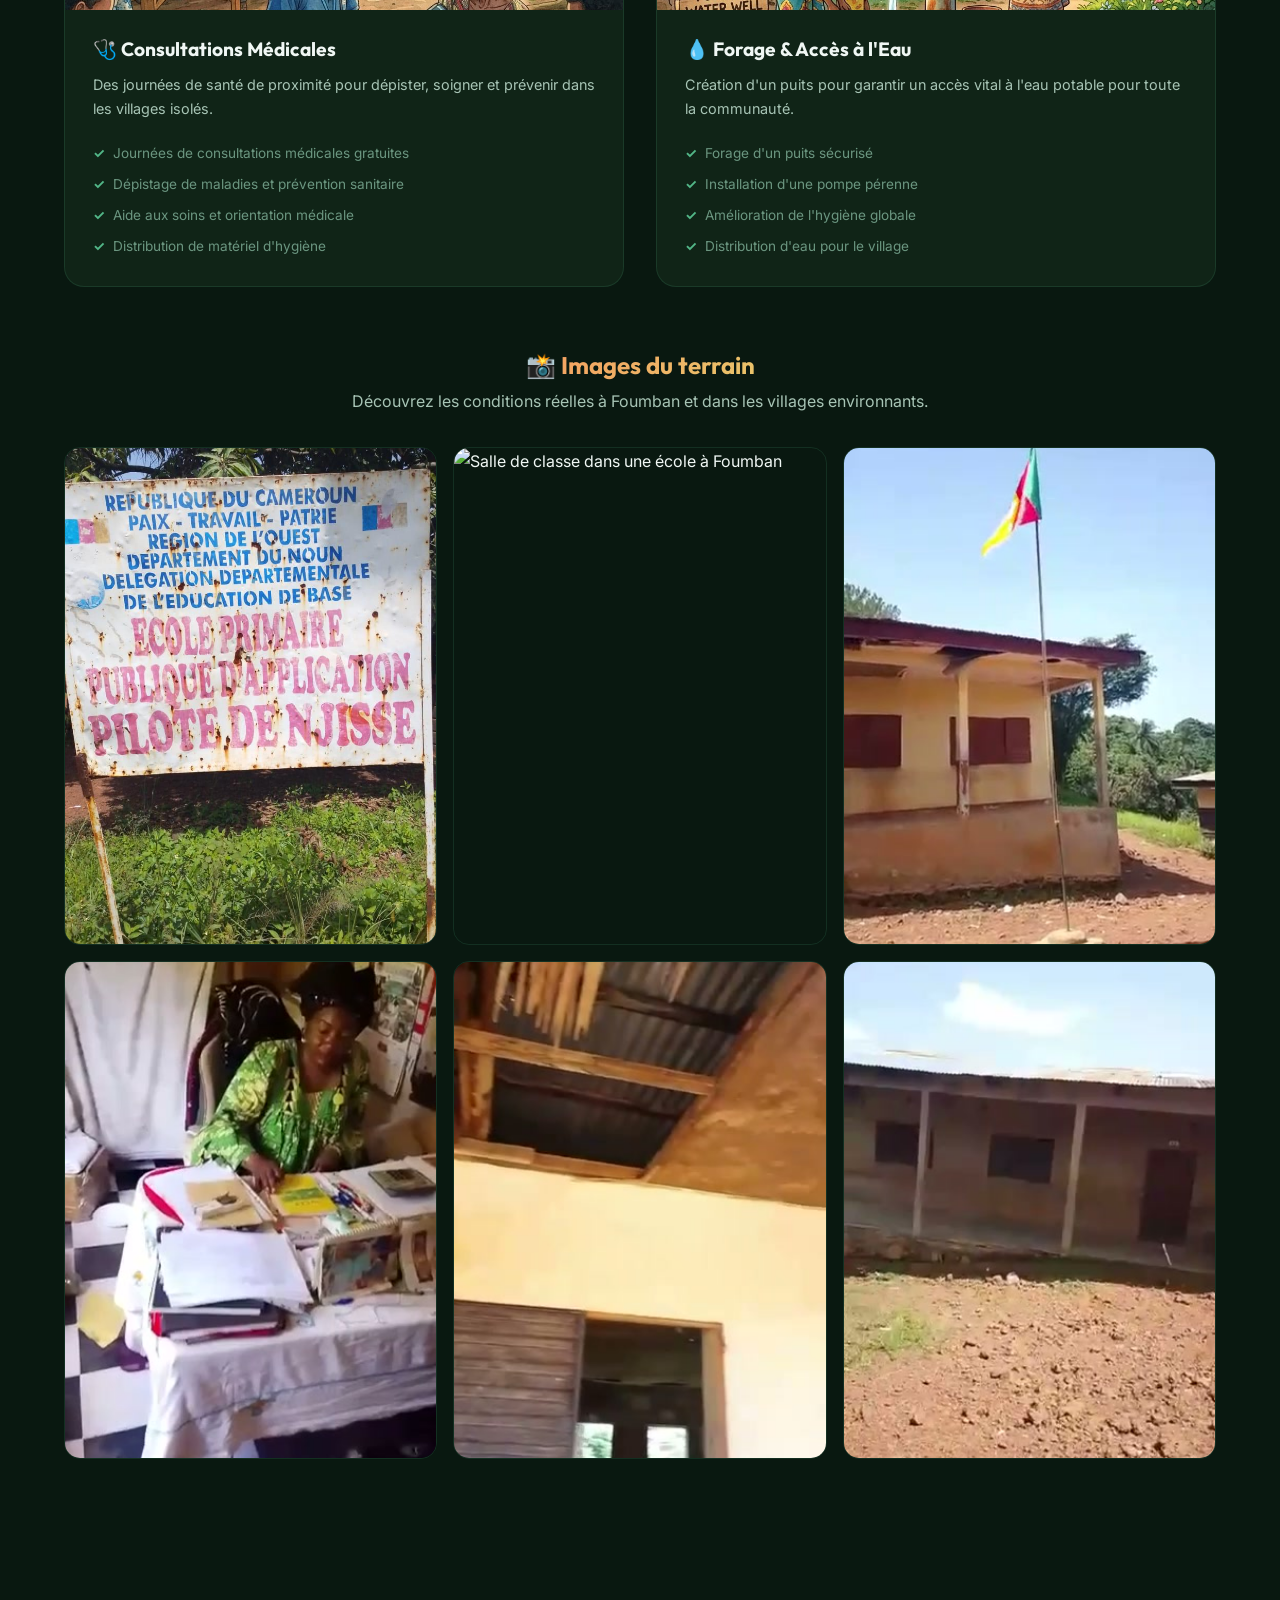
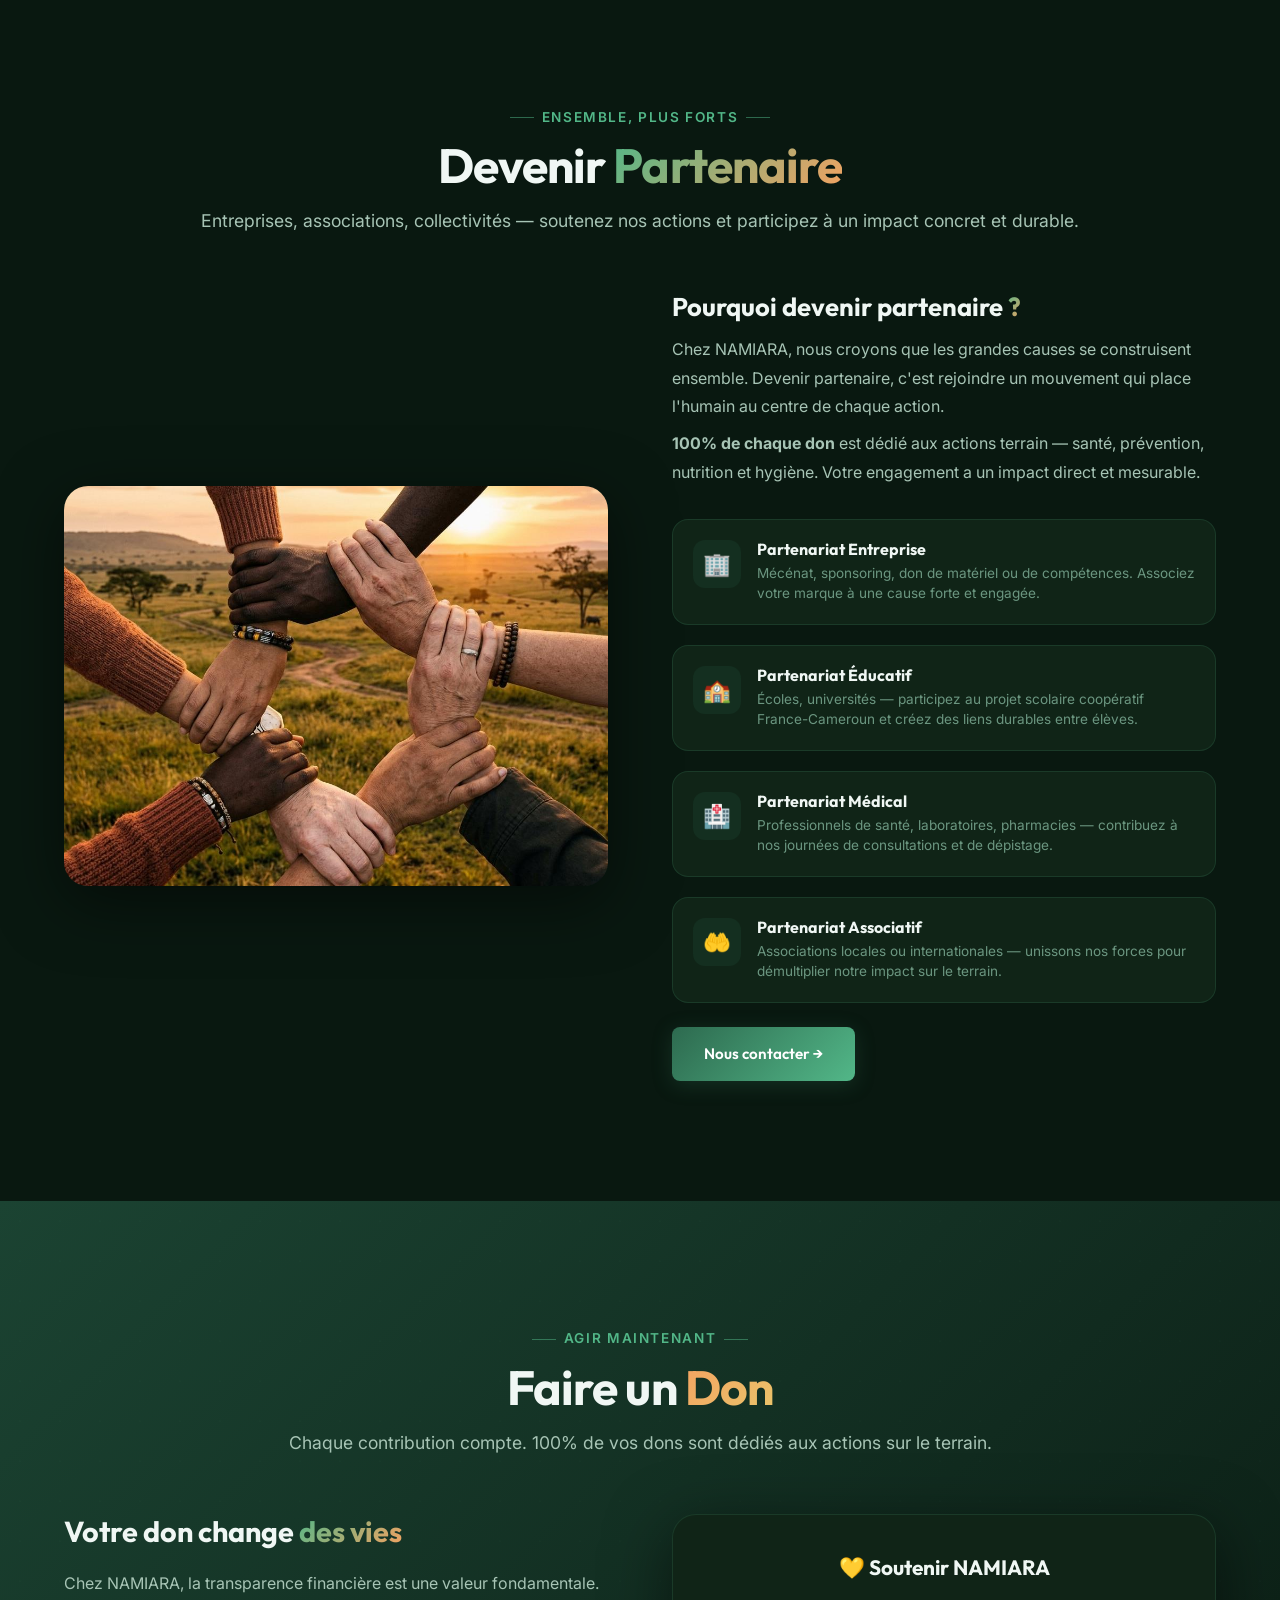
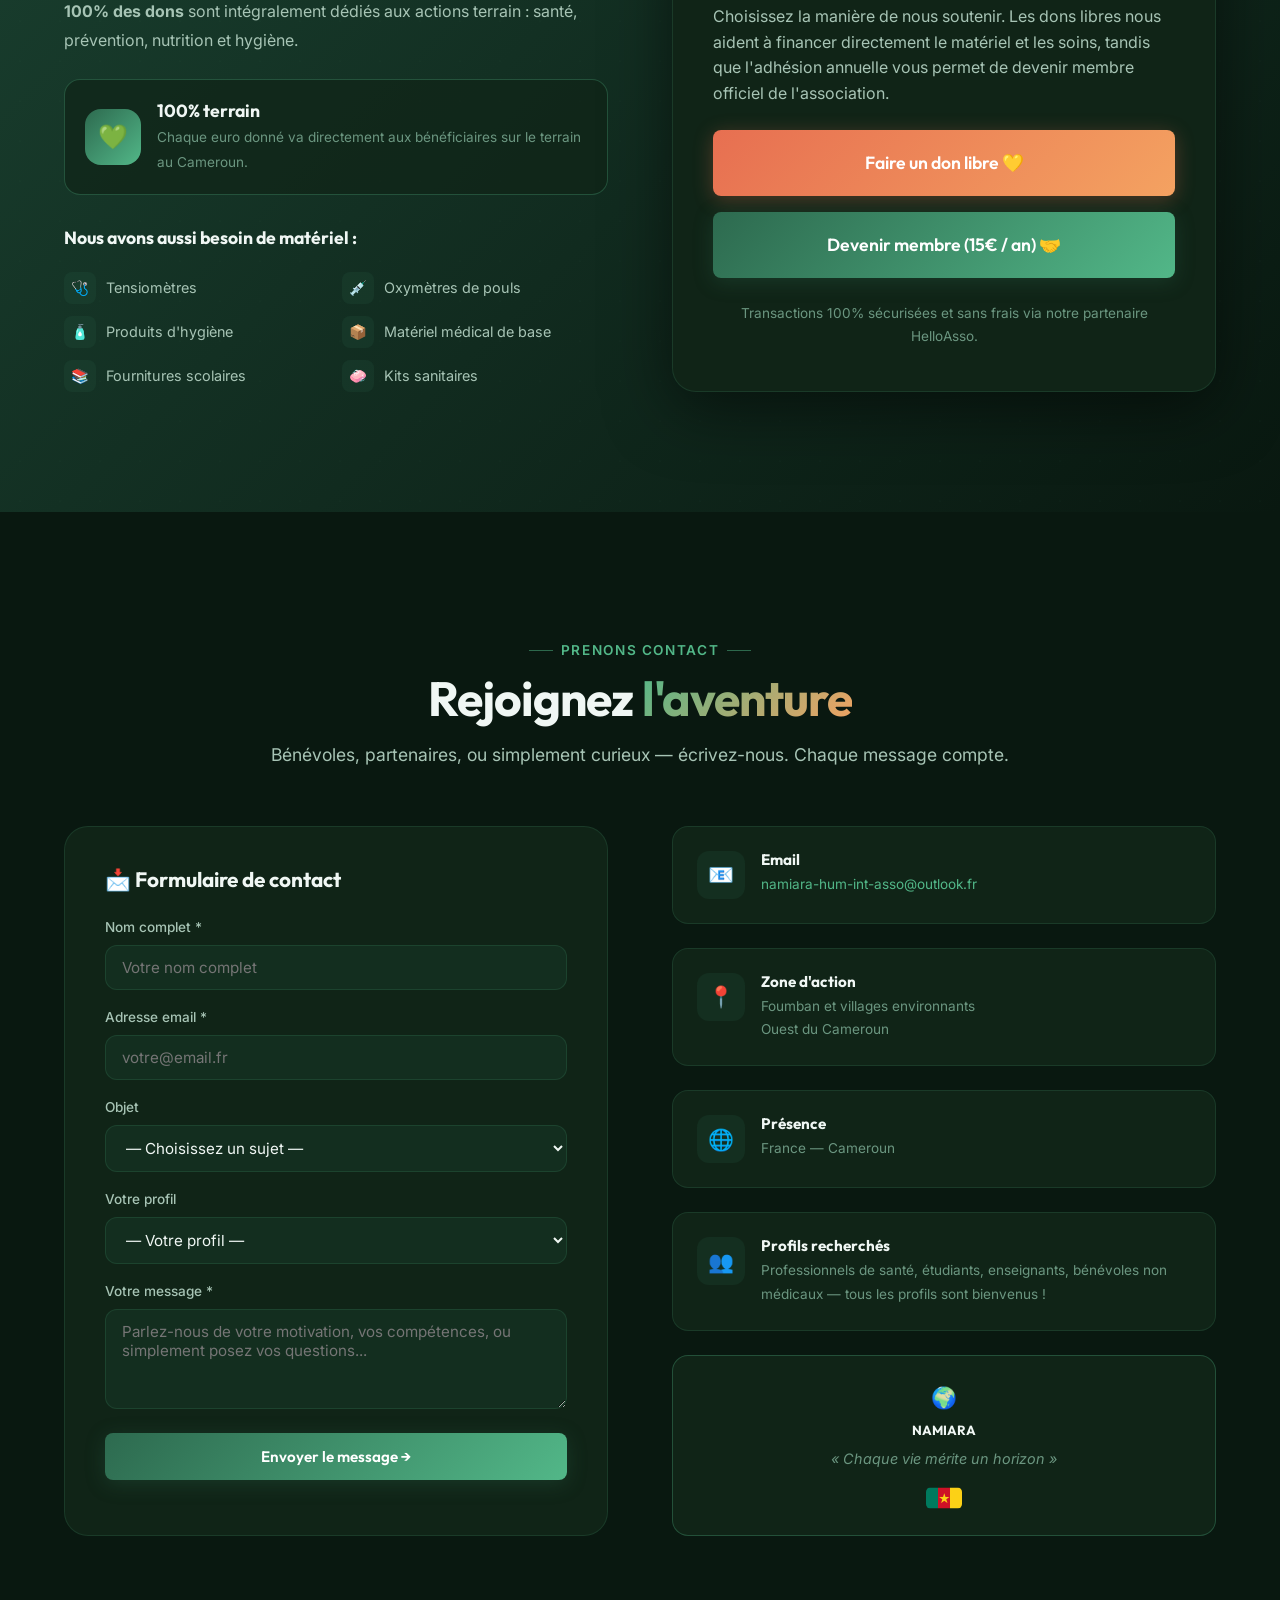
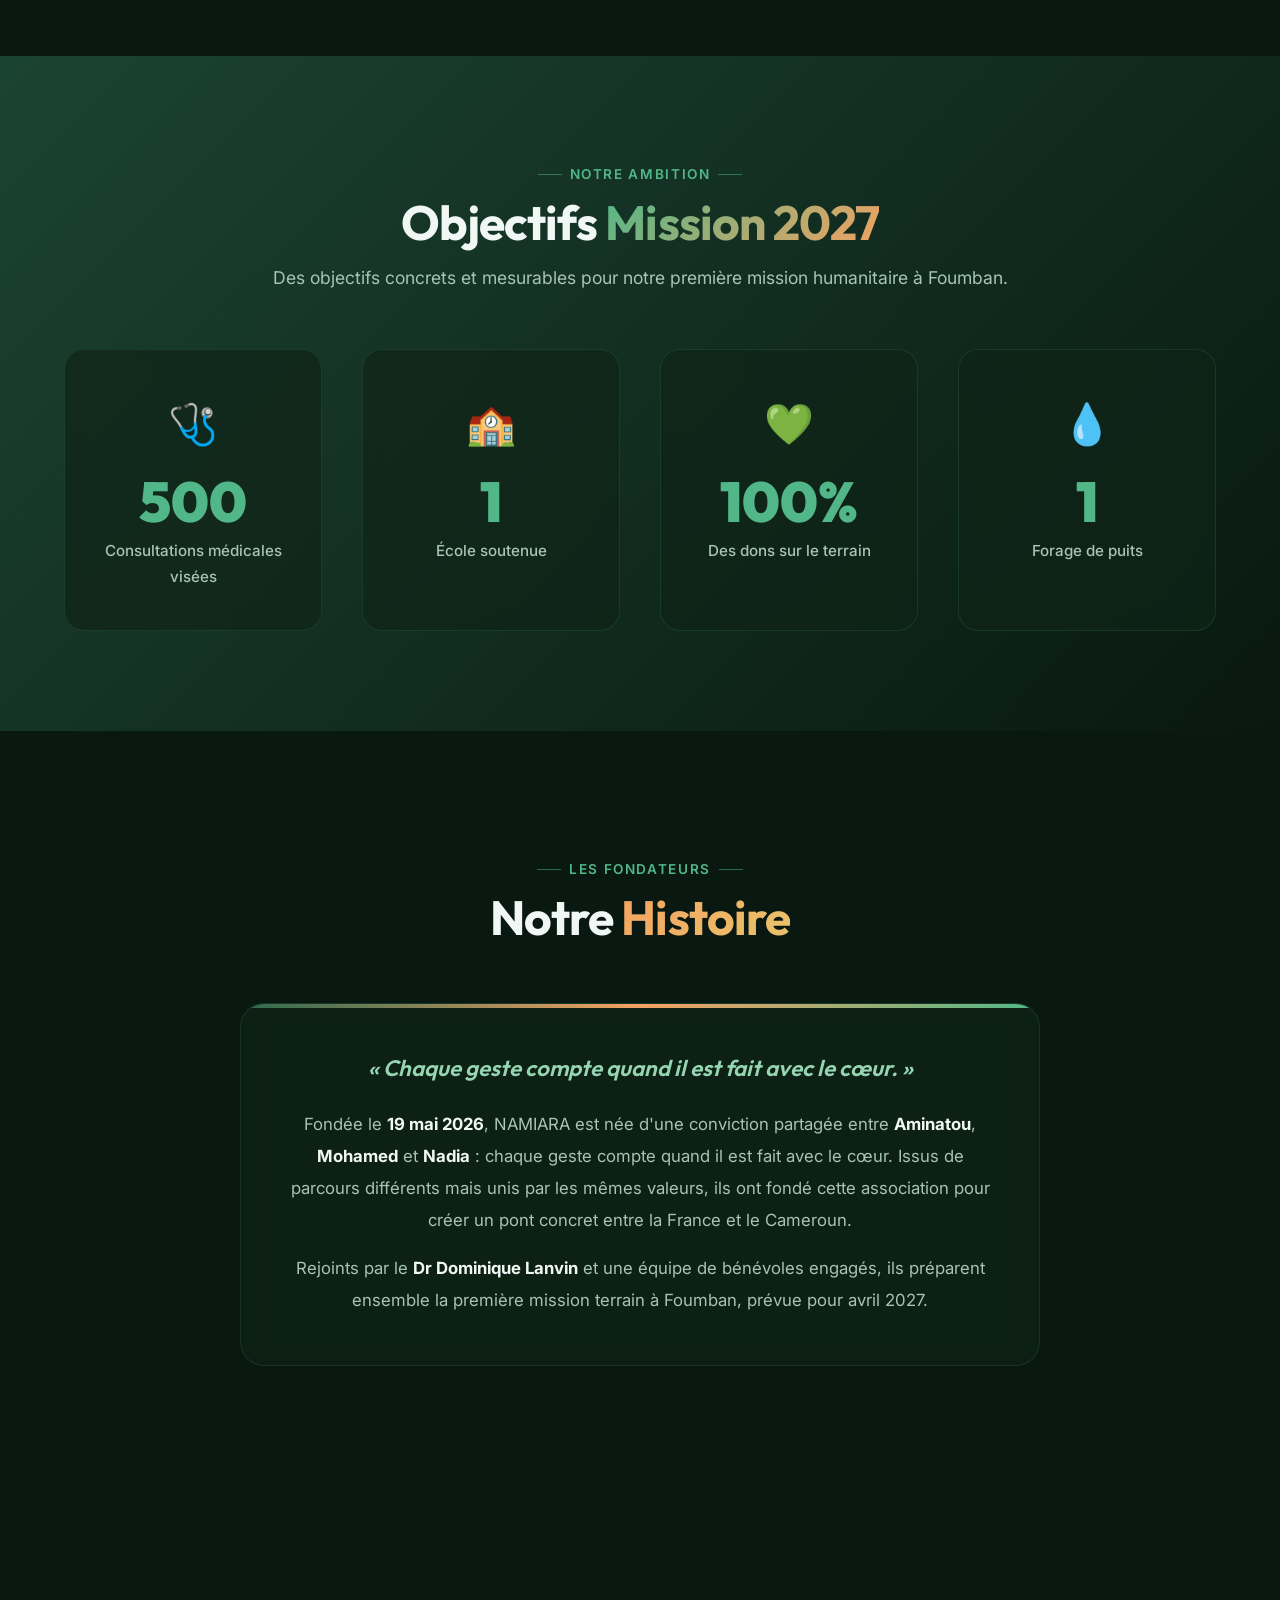
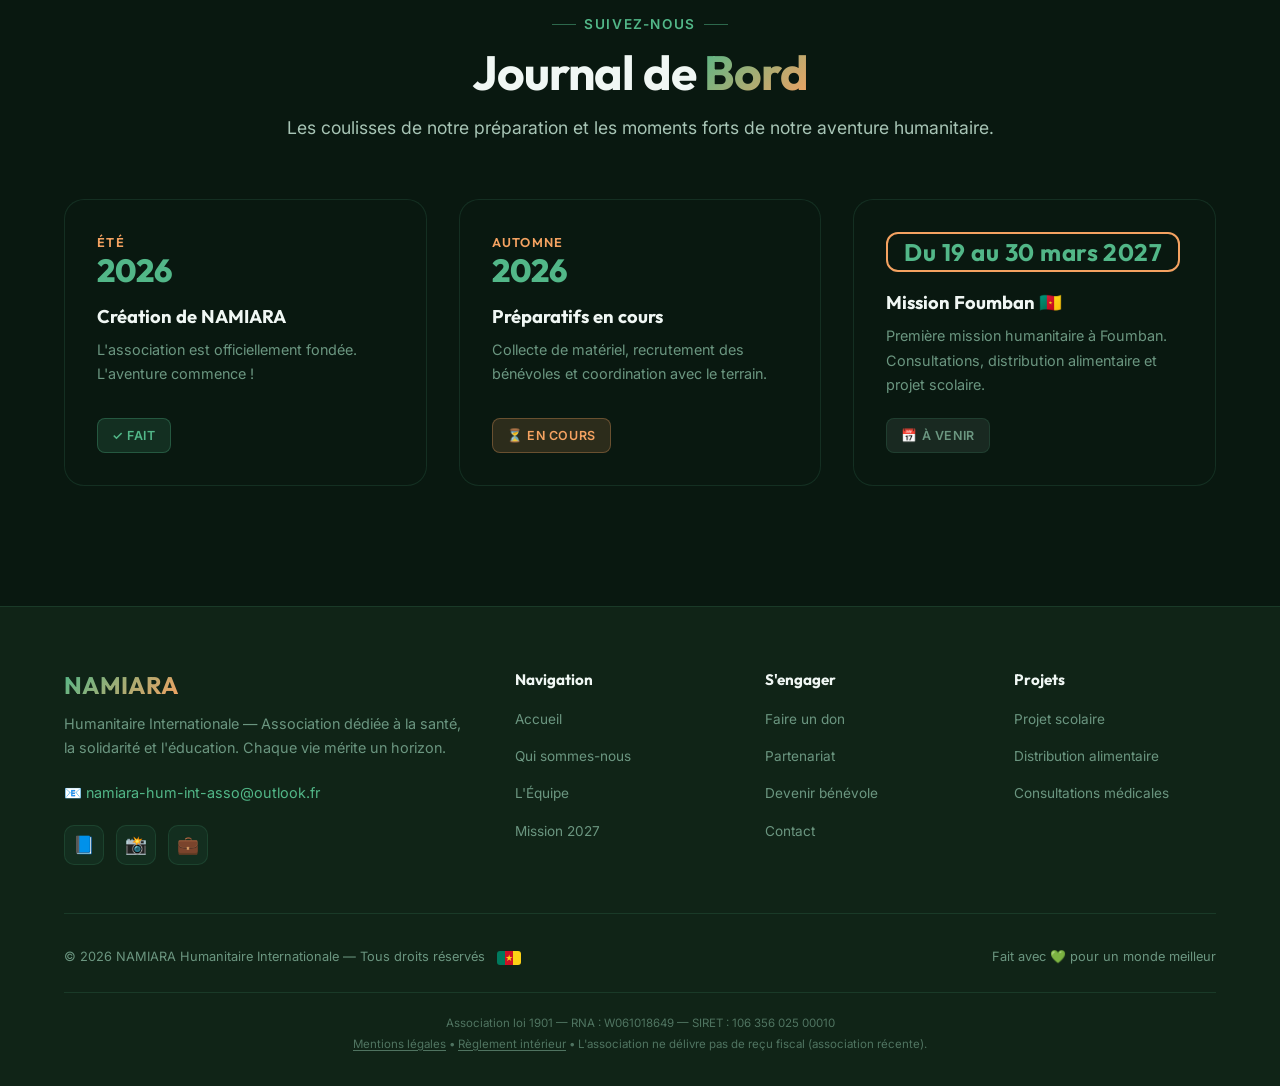
==== commit 43b827a2: "Date changes and CSS modif" ====
--- a/index.html
+++ b/index.html
@@ -783,8 +783,7 @@
         </div>
         <div class="journal-card">
           <div class="journal-date">
-            <span class="journal-month">Avril</span>
-            <span class="journal-year">2027</span>
+            <span class="journal-year journal-date-range">Du 19 au 30 mars 2027</span>
           </div>
           <h4>Mission Foumban 🇨🇲</h4>
           <p>Première mission humanitaire à Foumban. Consultations, distribution alimentaire et projet scolaire.</p>
--- a/css/style.css
+++ b/css/style.css
@@ -1796,6 +1796,20 @@
   line-height: 1;
 }
 
+.journal-date-range {
+  display: inline-block;
+  margin-top: 0;
+  padding: 6px 16px;
+  font-family: 'Outfit', sans-serif;
+  font-size: 1.5rem;
+  font-weight: 700;
+  letter-spacing: 0.02em;
+  color: var(--green-soft);
+  background: transparent;
+  border: 2px solid var(--orange-light);
+  border-radius: 12px;
+}
+
 .journal-card h4 {
   font-size: 1.15rem;
   margin-bottom: 10px;
